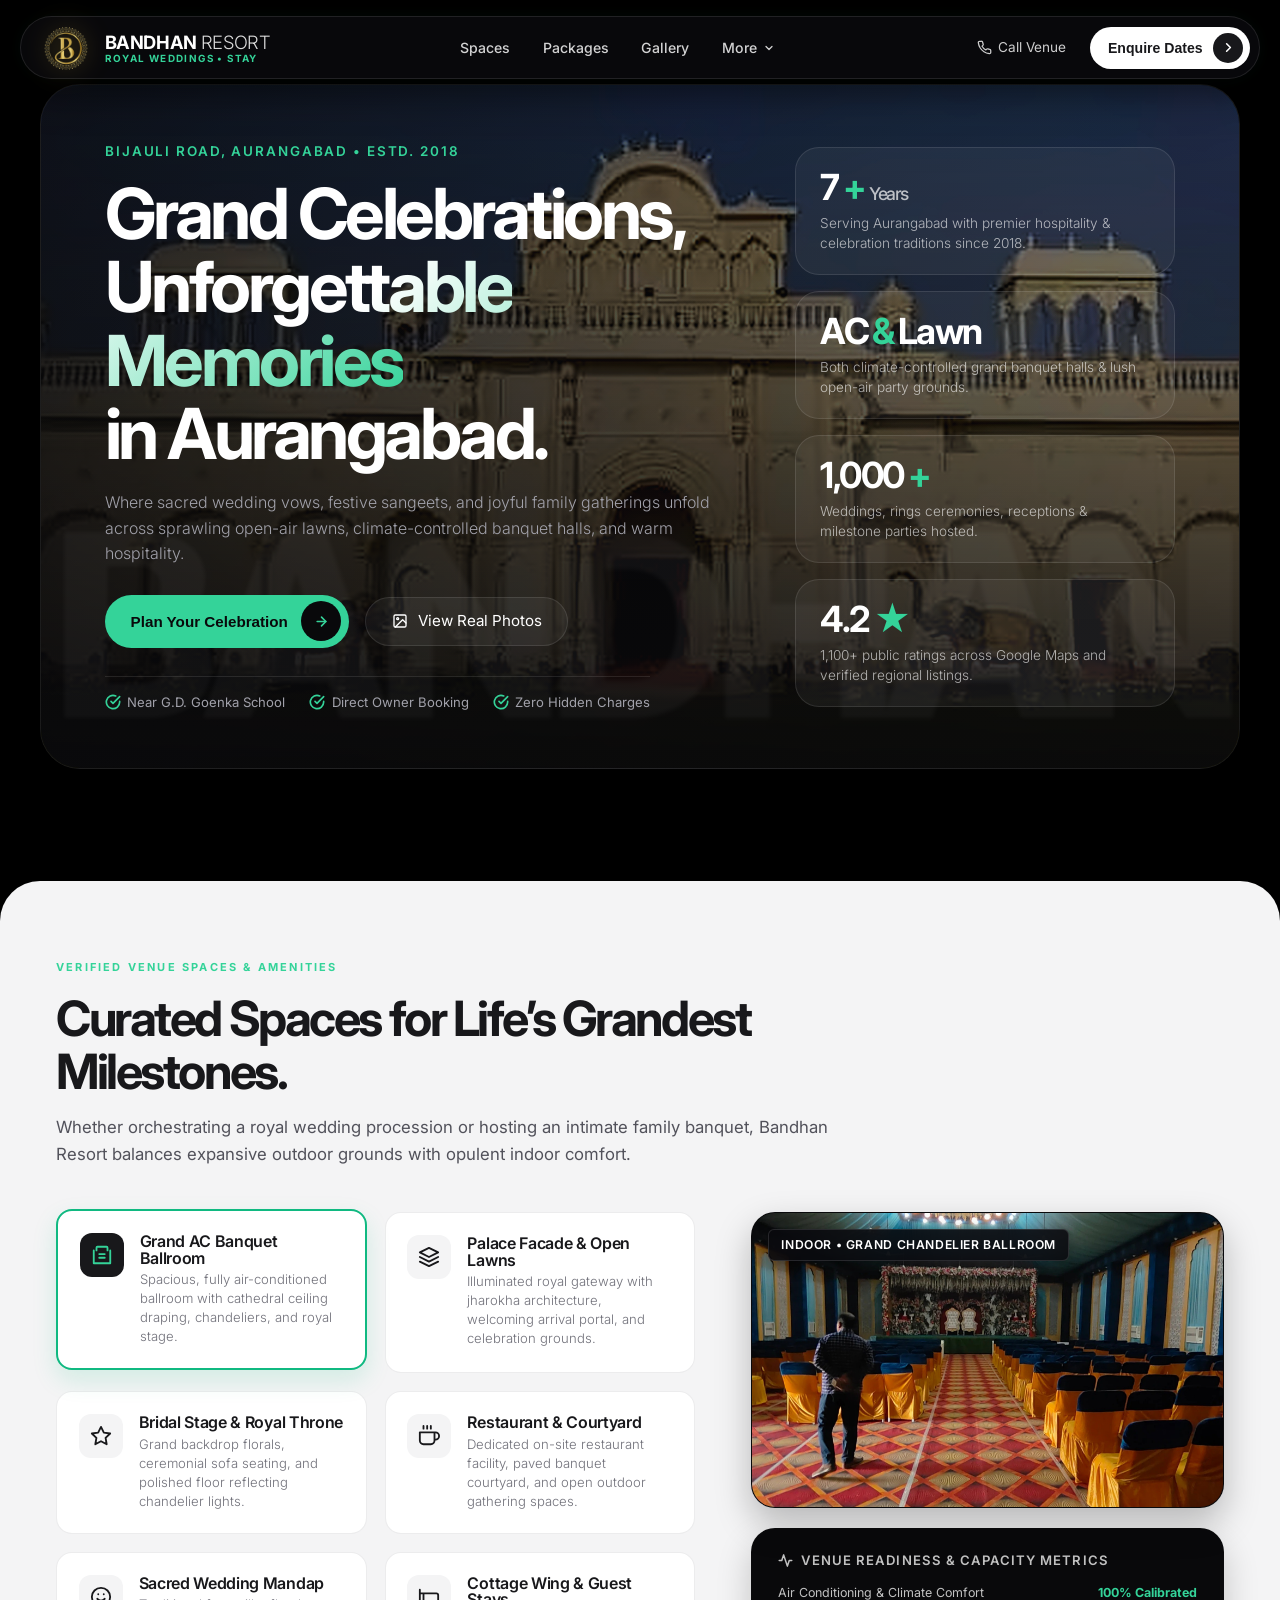
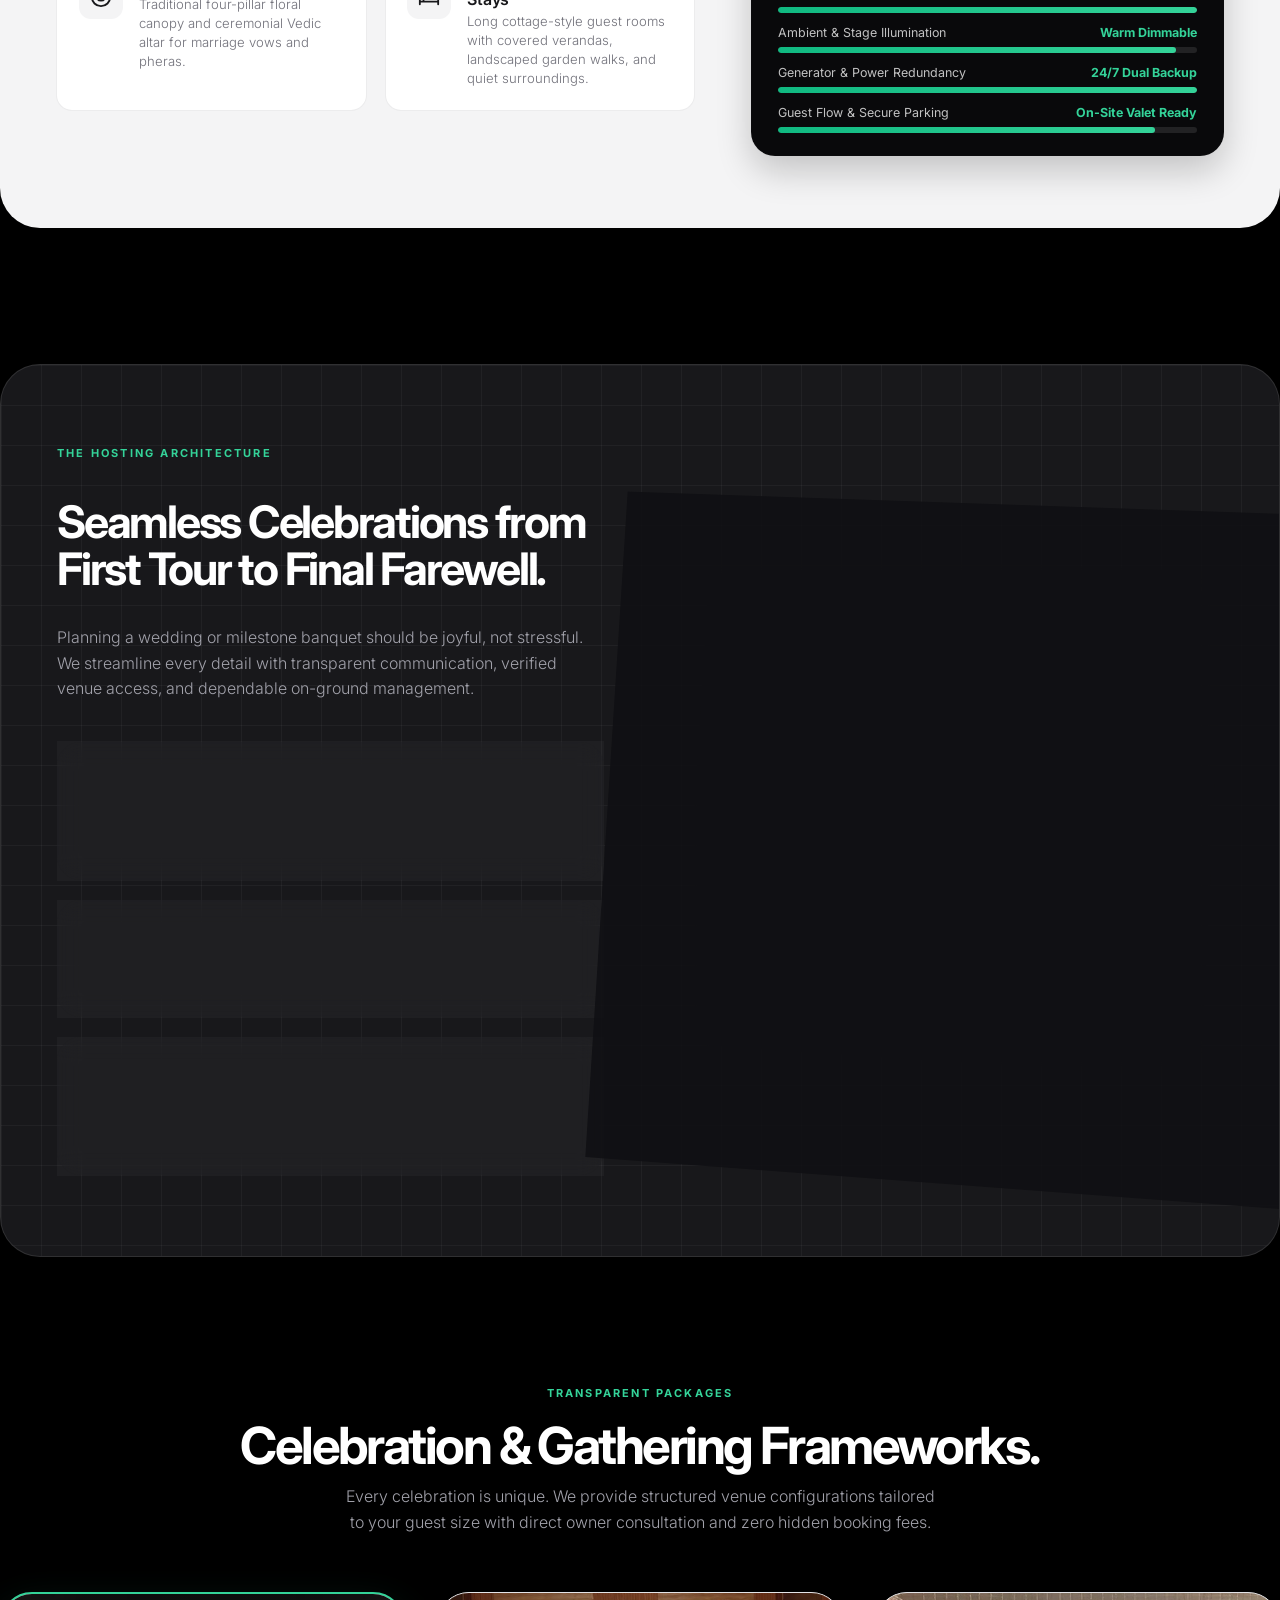
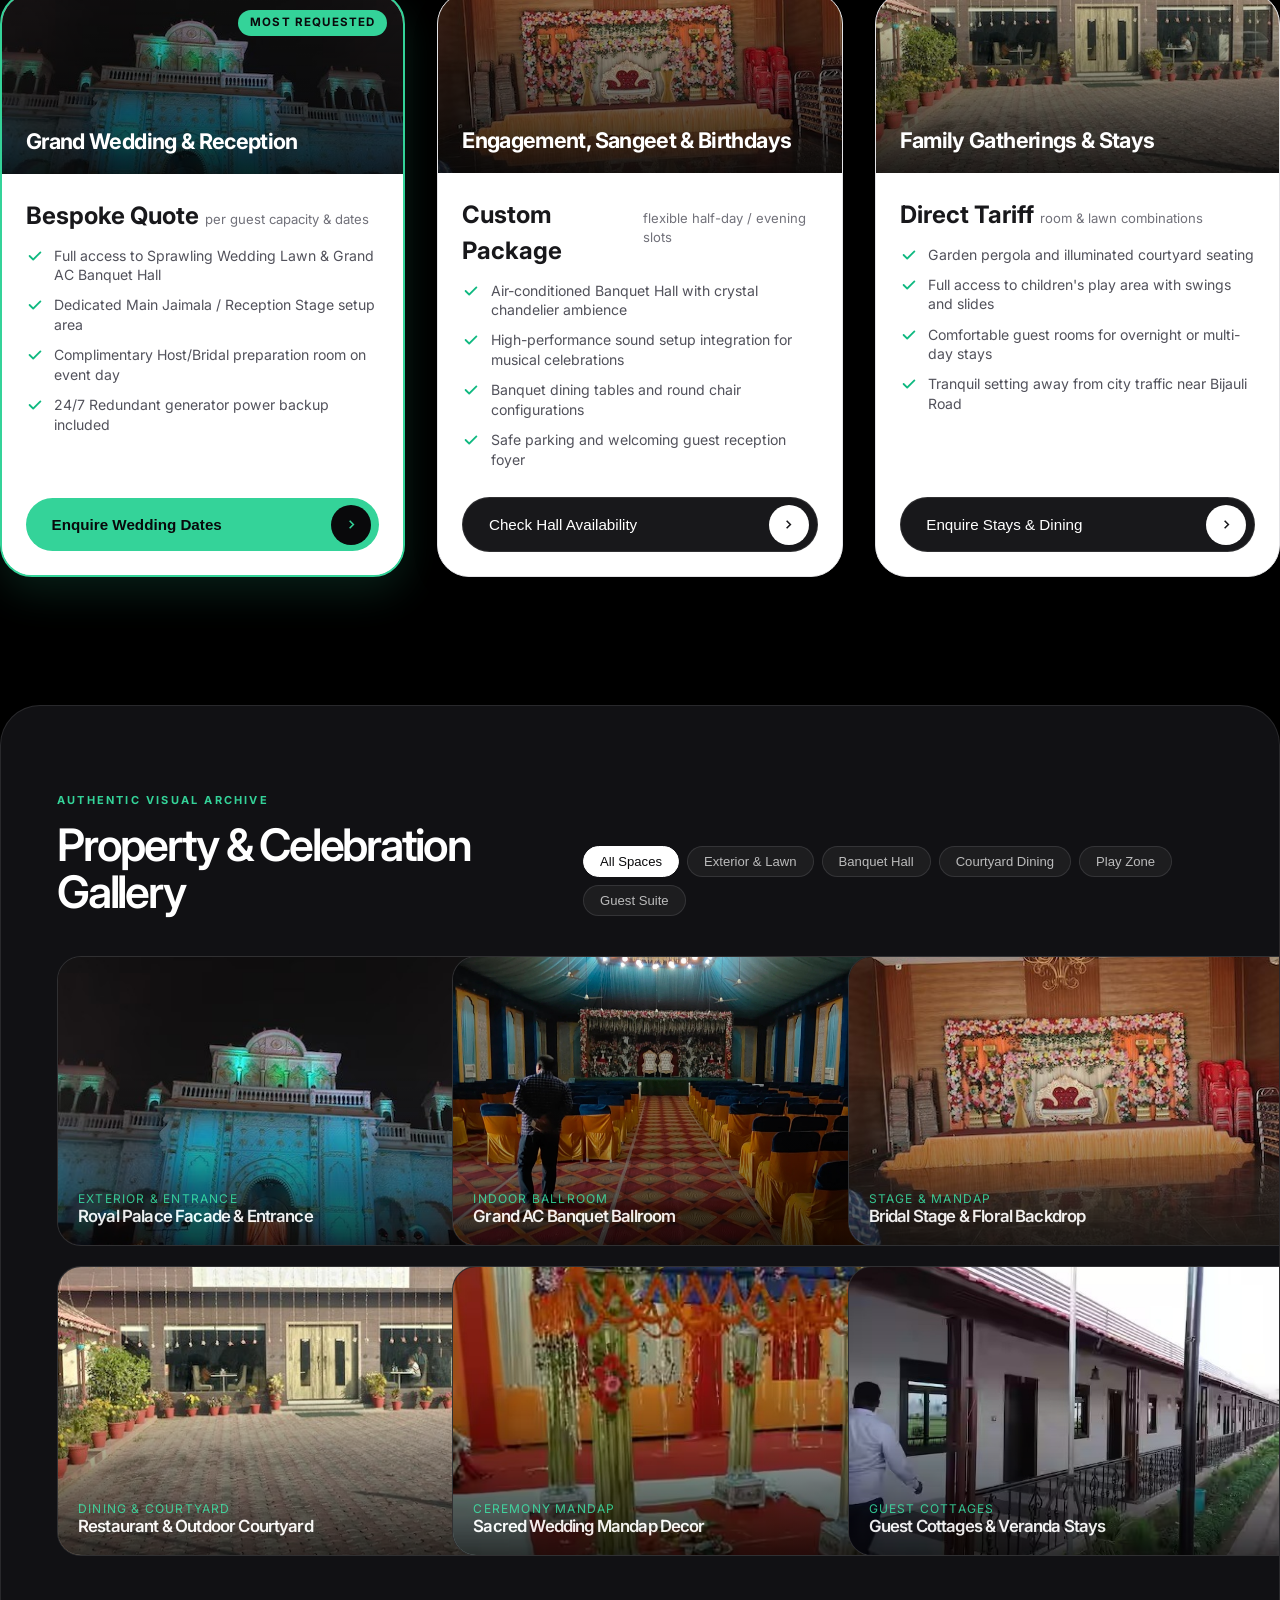
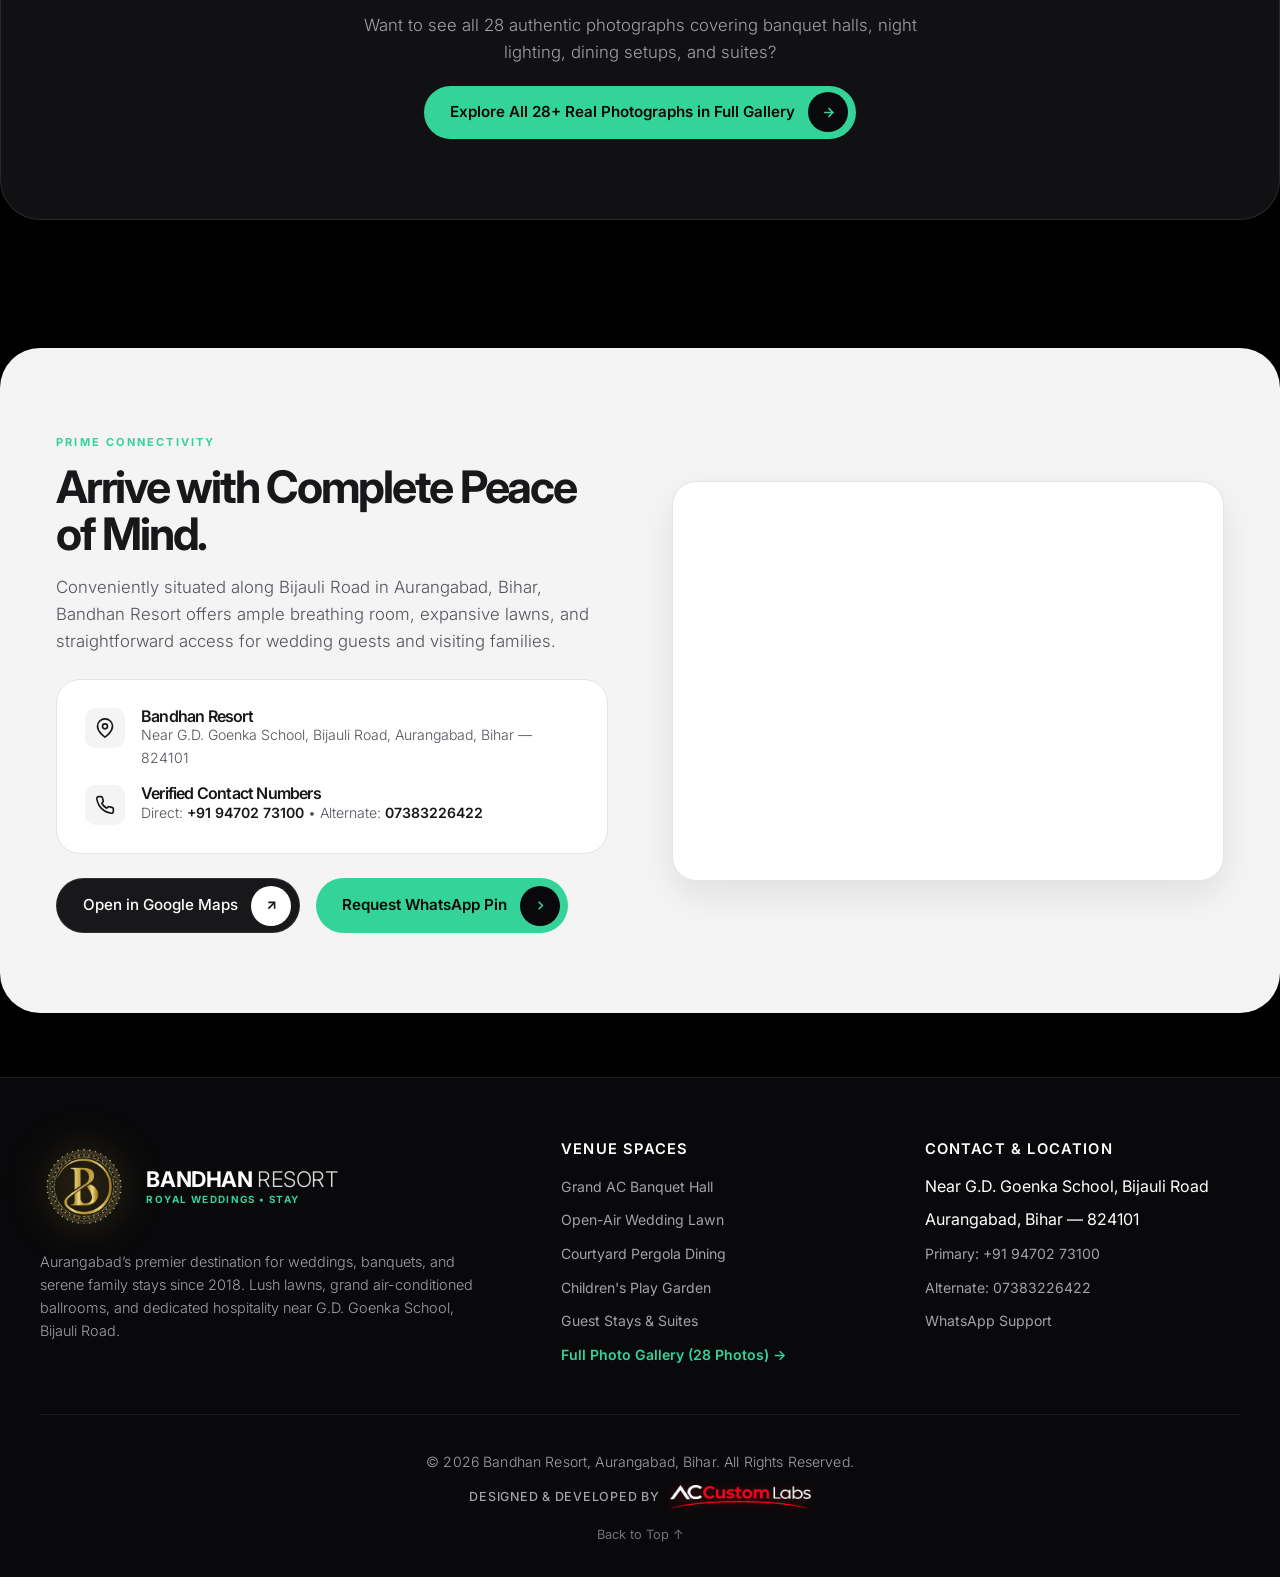
==== index.html @ 54aa57e5 "Render 4K palace hero background, remove unnecessary cylinder badges, dots, and pill micro-texts" ====
<!DOCTYPE html>
<html lang="en">
<head>
  <meta charset="UTF-8">
  <meta name="viewport" content="width=device-width, initial-scale=1.0, viewport-fit=cover">
  <title>Bandhan Resort | Grand Celebrations & Stays in Aurangabad, Bihar</title>
  <meta name="description" content="Welcome to Bandhan Resort, Aurangabad, Bihar. Featuring a grand AC banquet hall, sprawling open-air wedding lawn, comfortable guest stays, children's play area, and personalized celebration hosting.">
  <meta name="keywords" content="Bandhan Resort Aurangabad Bihar, wedding resort Aurangabad, banquet hall Aurangabad Bihar, marriage garden Bijauli road, resort in Aurangabad Bihar">
  
  <!-- Open Graph / Facebook -->
  <meta property="og:type" content="website">
  <meta property="og:url" content="https://bandhanresort.com/">
  <meta property="og:title" content="Bandhan Resort | Grand Celebrations & Stays in Aurangabad, Bihar">
  <meta property="og:description" content="Experience unparalleled hospitality with air-conditioned banquets, lush wedding lawns, and serene garden stays near G.D. Goenka School, Aurangabad.">
  <meta property="og:image" content="assets/images/bandhan-resort-exterior.jpg">

  <!-- Favicons -->
  <link rel="icon" type="image/x-icon" href="favicon.ico">
  <link rel="icon" type="image/png" sizes="32x32" href="assets/images/favicon-32x32.png">
  <link rel="icon" type="image/png" sizes="64x64" href="assets/images/favicon.png">
  <link rel="apple-touch-icon" href="assets/images/apple-touch-icon.png">

  <!-- Fonts: Google Font Inter -->
  <link rel="preconnect" href="https://fonts.googleapis.com">
  <link rel="preconnect" href="https://fonts.gstatic.com" crossorigin>
  <link href="https://fonts.googleapis.com/css2?family=Inter:wght@300;400;500;600;700;800&display=swap" rel="stylesheet">

  <!-- Core Stylesheet -->
  <link rel="stylesheet" href="styles.css">

  <!-- LocalBusiness Structured Data for Local SEO -->
  <script type="application/ld+json">
  {
    "@context": "https://schema.org",
    "@type": "Resort",
    "name": "Bandhan Resort",
    "image": "assets/images/real/palace-entrance.jpg",
    "address": {
      "@type": "PostalAddress",
      "streetAddress": "Near G.D. Goenka School, Bijauli Road",
      "addressLocality": "Aurangabad",
      "addressRegion": "Bihar",
      "postalCode": "824101",
      "addressCountry": "IN"
    },
    "geo": {
      "@type": "GeoCoordinates",
      "latitude": 24.73554,
      "longitude": 84.34851
    },
    "telephone": ["+919470273100", "+917383226422"],
    "openingHours": "Mo-Su 08:00-23:00",
    "priceRange": "$$"
  }
  </script>
</head>
<body>

  <!-- FLOATING GLASS NAVBAR (Blur 20px, rounded-full, links text-white/80) -->
  <header class="header-wrapper" id="siteHeader">
    <nav class="glass-navbar" aria-label="Main Navigation">
      <a href="#hero" class="brand-link">
        <img src="assets/images/bandhan-emblem.png" alt="Bandhan Resort Emblem" class="brand-logo-img">
        <div class="brand-text-group">
          <div class="brand-text">BANDHAN <span style="font-weight: 300; opacity: 0.85;">RESORT</span></div>
          <span class="brand-subtext">ROYAL WEDDINGS &bull; STAY</span>
        </div>
      </a>

      <ul class="nav-links">
        <li class="nav-item"><a href="#spaces">Spaces</a></li>
        <li class="nav-item"><a href="#packages">Packages</a></li>
        <li class="nav-item"><a href="gallery.html">Gallery</a></li>
        <li class="nav-item nav-item-dropdown">
          <button class="nav-dropdown-trigger" type="button" aria-haspopup="true" aria-expanded="false">
            <span>More</span>
            <svg class="dropdown-chevron" width="12" height="12" viewBox="0 0 24 24" fill="none" stroke="currentColor" stroke-width="2.5" stroke-linecap="round" stroke-linejoin="round"><polyline points="6 9 12 15 18 9"></polyline></svg>
          </button>
          <div class="nav-dropdown-menu" role="menu">
            <a href="#experience" class="dropdown-link" role="menuitem">Celebration Flow</a>
            <a href="#location" class="dropdown-link" role="menuitem">Directions & Map</a>
            <a href="tel:+919470273100" class="dropdown-link" role="menuitem">Direct Call (+91 94702 73100)</a>
          </div>
        </li>
      </ul>

      <div class="nav-actions">
        <a href="tel:+919470273100" class="nav-phone-btn" title="Call Bandhan Resort">
          <svg width="15" height="15" viewBox="0 0 24 24" fill="none" stroke="currentColor" stroke-width="2" stroke-linecap="round" stroke-linejoin="round"><path d="M22 16.92v3a2 2 0 0 1-2.18 2 19.79 19.79 0 0 1-8.63-3.07 19.5 19.5 0 0 1-6-6 19.79 19.79 0 0 1-3.07-8.67A2 2 0 0 1 4.11 2h3a2 2 0 0 1 2 1.72 12.84 12.84 0 0 0 .7 2.81 2 2 0 0 1-.45 2.11L8.09 9.91a16 16 0 0 0 6 6l1.27-1.27a2 2 0 0 1 2.11-.45 12.84 12.84 0 0 0 2.81.7A2 2 0 0 1 22 16.92z"></path></svg>
          <span>Call Venue</span>
        </a>

        <!-- Interactive Action Button (Contained securely within navbar cylinder) -->
        <button class="btn-action" id="openEnquiryModalBtn">
          <span>Enquire Dates</span>
          <div class="btn-icon-wrapper">
            <svg width="15" height="15" viewBox="0 0 24 24" fill="none" stroke="currentColor" stroke-width="2.5" stroke-linecap="round" stroke-linejoin="round"><polyline points="9 18 15 12 9 6"></polyline></svg>
          </div>
        </button>

        <!-- Mobile Drawer Toggle -->
        <button class="btn-mobile-toggle" id="mobileMenuToggle" aria-label="Toggle navigation menu">
          <svg width="20" height="20" viewBox="0 0 24 24" fill="none" stroke="currentColor" stroke-width="2" stroke-linecap="round" stroke-linejoin="round"><line x1="3" y1="12" x2="21" y2="12"></line><line x1="3" y1="6" x2="21" y2="6"></line><line x1="3" y1="18" x2="21" y2="18"></line></svg>
        </button>
      </div>
    </nav>
  </header>

  <!-- Mobile Navigation Drawer -->
  <div class="mobile-nav-drawer" id="mobileDrawer">
    <div class="mobile-drawer-top">
      <div style="display: flex; align-items: center; gap: 0.85rem;">
        <img src="assets/images/bandhan-emblem.png" alt="Bandhan Resort Emblem" class="brand-logo-img">
        <div class="brand-text-group">
          <div class="brand-text" style="font-size: 1.15rem; font-weight: 700; color: #fff;">BANDHAN <span style="font-weight: 300;">RESORT</span></div>
          <span class="brand-subtext">ROYAL WEDDINGS &bull; STAY</span>
        </div>
      </div>
      <button class="mobile-drawer-close" id="mobileDrawerClose" aria-label="Close menu">&times;</button>
    </div>
    <ul class="mobile-nav-links">
      <li><a href="#hero" class="mobile-link">Overview <span>→</span></a></li>
      <li><a href="#spaces" class="mobile-link">Spaces & Amenities <span>→</span></a></li>
      <li><a href="#experience" class="mobile-link">Celebration Flow <span>→</span></a></li>
      <li><a href="#packages" class="mobile-link">Packages <span>→</span></a></li>
      <li><a href="#gallery" class="mobile-link">Gallery Highlights <span>→</span></a></li>
      <li><a href="gallery.html" class="mobile-link" style="color: var(--color-emerald);">Full Photo Gallery (28 Photos) <span>→</span></a></li>
      <li><a href="#location" class="mobile-link">Location & Directions <span>→</span></a></li>
    </ul>

    <div class="mobile-nav-contacts">
      <a href="tel:+919470273100" class="btn-action btn-action-emerald btn-action-full">
        <span>Call: +91 94702 73100</span>
        <div class="btn-icon-wrapper">
          <svg width="15" height="15" viewBox="0 0 24 24" fill="none" stroke="currentColor" stroke-width="2" stroke-linecap="round" stroke-linejoin="round"><path d="M22 16.92v3a2 2 0 0 1-2.18 2 19.79 19.79 0 0 1-8.63-3.07 19.5 19.5 0 0 1-6-6 19.79 19.79 0 0 1-3.07-8.67A2 2 0 0 1 4.11 2h3a2 2 0 0 1 2 1.72 12.84 12.84 0 0 0 .7 2.81 2 2 0 0 1-.45 2.11L8.09 9.91a16 16 0 0 0 6 6l1.27-1.27a2 2 0 0 1 2.11-.45 12.84 12.84 0 0 0 2.81.7A2 2 0 0 1 22 16.92z"></path></svg>
        </div>
      </a>
      <a href="https://wa.me/919470273100?text=Hello%20Bandhan%20Resort,%20I%20would%20like%20to%20enquire%20about%20booking%20and%20availability." target="_blank" rel="noopener noreferrer" class="btn-glass" style="justify-content: center; width: 100%;">
        WhatsApp Consultation
      </a>
    </div>
  </div>

  <main>
    <!-- =======================================================================
         HERO SECTION (Height 92vh, 2.5rem radius, zinc-950/40-90 gradient, 20vw watermark)
         ======================================================================= -->
    <section class="hero-wrapper site-container" id="hero">
      <div class="hero-container">
        <!-- Authentic Real Resort Palace Facade 4K Background Photo (Straight Landscaped & High-Resolution) -->
        <img src="assets/images/real/hero-palace-4k.jpg" alt="Bandhan Resort majestic palace facade with ornate arches and royal elephant statues in 4K resolution" class="hero-bg-media">
        
        <!-- Gradient Overlay: subtle vignette preserving 4K palace clarity -->
        <div class="hero-gradient-overlay"></div>

        <!-- Massive Watermark Text (20vw, 3.5% opacity, blur) -->
        <div class="hero-watermark" aria-hidden="true">BANDHAN</div>

        <div class="hero-content">
          <!-- Left Column: Typography Block -->
          <div class="hero-left fade-in-up">
            <div class="hero-heritage-tag">BIJAULI ROAD, AURANGABAD &bull; ESTD. 2018</div>

            <h1 class="hero-title">
              Grand Celebrations, <br>
              <span class="title-highlight">Unforgettable Memories</span> <br>
              in Aurangabad.
            </h1>

            <p class="hero-subtitle">
              Where sacred wedding vows, festive sangeets, and joyful family gatherings unfold across sprawling open-air lawns, climate-controlled banquet halls, and warm hospitality.
            </p>

            <div class="hero-actions">
              <!-- Special UI Component: Interactive Action Button -->
              <button class="btn-action btn-action-emerald" onclick="document.getElementById('openEnquiryModalBtn').click()">
                <span>Plan Your Celebration</span>
                <div class="btn-icon-wrapper">
                  <svg width="15" height="15" viewBox="0 0 24 24" fill="none" stroke="currentColor" stroke-width="2.5" stroke-linecap="round" stroke-linejoin="round"><line x1="5" y1="12" x2="19" y2="12"></line><polyline points="12 5 19 12 12 19"></polyline></svg>
                </div>
              </button>

              <a href="#gallery" class="btn-glass">
                <svg width="16" height="16" viewBox="0 0 24 24" fill="none" stroke="currentColor" stroke-width="2" stroke-linecap="round" stroke-linejoin="round"><rect x="3" y="3" width="18" height="18" rx="2" ry="2"></rect><circle cx="8.5" cy="8.5" r="1.5"></circle><polyline points="21 15 16 10 5 21"></polyline></svg>
                <span>View Real Photos</span>
              </a>
            </div>

            <div class="hero-verified-bar">
              <span>
                <svg width="16" height="16" viewBox="0 0 24 24" fill="none" stroke="currentColor" stroke-width="2.5" stroke-linecap="round" stroke-linejoin="round"><path d="M22 11.08V12a10 10 0 1 1-5.93-9.14"></path><polyline points="22 4 12 14.01 9 11.01"></polyline></svg>
                Near G.D. Goenka School
              </span>
              <span>
                <svg width="16" height="16" viewBox="0 0 24 24" fill="none" stroke="currentColor" stroke-width="2.5" stroke-linecap="round" stroke-linejoin="round"><path d="M22 11.08V12a10 10 0 1 1-5.93-9.14"></path><polyline points="22 4 12 14.01 9 11.01"></polyline></svg>
                Direct Owner Booking
              </span>
              <span>
                <svg width="16" height="16" viewBox="0 0 24 24" fill="none" stroke="currentColor" stroke-width="2.5" stroke-linecap="round" stroke-linejoin="round"><path d="M22 11.08V12a10 10 0 1 1-5.93-9.14"></path><polyline points="22 4 12 14.01 9 11.01"></polyline></svg>
                Zero Hidden Charges
              </span>
            </div>
          </div>

          <!-- Right Column: Vertical Stack of Glass Stat Cards -->
          <div class="hero-right fade-in-up fade-delay-1">
            <div class="glass-stat-card">
              <div class="stat-metric">
                7<span class="stat-accent">+</span> <span style="font-size: 1.1rem; font-weight: 500; color: rgba(255,255,255,0.7);">Years</span>
              </div>
              <div class="stat-desc">Serving Aurangabad with premier hospitality & celebration traditions since 2018.</div>
            </div>

            <div class="glass-stat-card">
              <div class="stat-metric">
                AC <span class="stat-accent">&</span> Lawn
              </div>
              <div class="stat-desc">Both climate-controlled grand banquet halls & lush open-air party grounds.</div>
            </div>

            <div class="glass-stat-card">
              <div class="stat-metric">
                1,000<span class="stat-accent">+</span>
              </div>
              <div class="stat-desc">Weddings, rings ceremonies, receptions & milestone parties hosted.</div>
            </div>

            <div class="glass-stat-card">
              <div class="stat-metric">
                4.2<span class="stat-accent">★</span>
              </div>
              <div class="stat-desc">1,100+ public ratings across Google Maps and verified regional listings.</div>
            </div>
          </div>
        </div>
      </div>
    </section>

    <!-- =======================================================================
         FEATURE GRID: Clean Structured Light-Mode Feature Set
         Two-column layout. Left: Header + 2x3 grid. Right: Display card + System Analysis.
         ======================================================================= -->
    <section class="feature-section site-container" id="spaces">
      <div class="feature-wrapper">
        
        <!-- Section Header (Clean, static, non-overlapping) -->
        <div class="feature-header-centered">
          <span class="text-label">VERIFIED VENUE SPACES & AMENITIES</span>
          <h2 class="feature-heading">Curated Spaces for Life’s Grandest Milestones.</h2>
          <p class="feature-description">
            Whether orchestrating a royal wedding procession or hosting an intimate family banquet, Bandhan Resort balances expansive outdoor grounds with opulent indoor comfort.
          </p>
        </div>

        <div class="feature-grid-layout">
          
          <!-- Left Column: Interactive Space Cards (2x3 Grid) -->
          <div class="feature-left">
            <div class="feature-amenities-grid" id="amenityGrid">
              
              <!-- 1. AC Banquet Hall -->
              <div class="amenity-card is-active" data-space-key="banquet" data-img="assets/images/real/banquet-ballroom-wide.jpg" data-title="Grand AC Banquet Ballroom" data-badge="INDOOR • GRAND CHANDELIER BALLROOM">
                <div class="amenity-icon-box">
                  <svg width="22" height="22" viewBox="0 0 24 24" fill="none" stroke="currentColor" stroke-width="2" stroke-linecap="round" stroke-linejoin="round"><path d="M3 21h18M3 7v14M21 7v14M6 7V4a1 1 0 0 1 1-1h10a1 1 0 0 1 1 1v3M9 11h6M9 15h6"></path></svg>
                </div>
                <div class="amenity-info">
                  <h4>Grand AC Banquet Ballroom</h4>
                  <p>Spacious, fully air-conditioned ballroom with cathedral ceiling draping, chandeliers, and royal stage.</p>
                </div>
              </div>

              <!-- 2. Wedding Lawn & Royal Facade -->
              <div class="amenity-card" data-space-key="lawn" data-img="assets/images/real/palace-entrance.jpg" data-title="Palace Facade & Open Lawn Grounds" data-badge="OUTDOOR • ROYAL ILLUMINATION">
                <div class="amenity-icon-box">
                  <svg width="22" height="22" viewBox="0 0 24 24" fill="none" stroke="currentColor" stroke-width="2" stroke-linecap="round" stroke-linejoin="round"><path d="M12 2L2 7l10 5 10-5-10-5zM2 17l10 5 10-5M2 12l10 5 10-5"></path></svg>
                </div>
                <div class="amenity-info">
                  <h4>Palace Facade & Open Lawns</h4>
                  <p>Illuminated royal gateway with jharokha architecture, welcoming arrival portal, and celebration grounds.</p>
                </div>
              </div>

              <!-- 3. Mandap & Stage Setup -->
              <div class="amenity-card" data-space-key="stage" data-img="assets/images/real/stage-throne-setup.jpg" data-title="Royal Throne & Stage Setup" data-badge="STAGE • FLORAL THRONE DAIS">
                <div class="amenity-icon-box">
                  <svg width="22" height="22" viewBox="0 0 24 24" fill="none" stroke="currentColor" stroke-width="2" stroke-linecap="round" stroke-linejoin="round"><polygon points="12 2 15.09 8.26 22 9.27 17 14.14 18.18 21.02 12 17.77 5.82 21.02 7 14.14 2 9.27 8.91 8.26 12 2"></polygon></svg>
                </div>
                <div class="amenity-info">
                  <h4>Bridal Stage & Royal Throne</h4>
                  <p>Grand backdrop florals, ceremonial sofa seating, and polished floor reflecting chandelier lights.</p>
                </div>
              </div>

              <!-- 4. Outdoor Courtyard Dining -->
              <div class="amenity-card" data-space-key="dining" data-img="assets/images/real/restaurant-courtyard.jpg" data-title="Restaurant & Courtyard Dining" data-badge="DINING • RESTAURANT COURTYARD">
                <div class="amenity-icon-box">
                  <svg width="22" height="22" viewBox="0 0 24 24" fill="none" stroke="currentColor" stroke-width="2" stroke-linecap="round" stroke-linejoin="round"><path d="M18 8h1a4 4 0 0 1 0 8h-1M2 8h16v9a4 4 0 0 1-4 4H6a4 4 0 0 1-4-4V8zM6 1v3M10 1v3M14 1v3"></path></svg>
                </div>
                <div class="amenity-info">
                  <h4>Restaurant & Courtyard</h4>
                  <p>Dedicated on-site restaurant facility, paved banquet courtyard, and open outdoor gathering spaces.</p>
                </div>
              </div>

              <!-- 5. Sacred Wedding Mandap -->
              <div class="amenity-card" data-space-key="mandap" data-img="assets/images/real/wedding-mandap.jpg" data-title="Traditional Wedding Mandap" data-badge="CEREMONY • SACRED MANDAP">
                <div class="amenity-icon-box">
                  <svg width="22" height="22" viewBox="0 0 24 24" fill="none" stroke="currentColor" stroke-width="2" stroke-linecap="round" stroke-linejoin="round"><circle cx="12" cy="12" r="10"></circle><path d="M8 14s1.5 2 4 2 4-2 4-2M9 9h.01M15 9h.01"></path></svg>
                </div>
                <div class="amenity-info">
                  <h4>Sacred Wedding Mandap</h4>
                  <p>Traditional four-pillar floral canopy and ceremonial Vedic altar for marriage vows and pheras.</p>
                </div>
              </div>

              <!-- 6. Guest Suites -->
              <div class="amenity-card" data-space-key="room" data-img="assets/images/real/cottage-stay-block.jpg" data-title="Resort Cottage Wing & Verandas" data-badge="ACCOMMODATION • PRIVATE REST">
                <div class="amenity-icon-box">
                  <svg width="22" height="22" viewBox="0 0 24 24" fill="none" stroke="currentColor" stroke-width="2" stroke-linecap="round" stroke-linejoin="round"><path d="M2 4v16M2 8h18a2 2 0 0 1 2 2v10M2 17h20M6 8v9"></path></svg>
                </div>
                <div class="amenity-info">
                  <h4>Cottage Wing & Guest Stays</h4>
                  <p>Long cottage-style guest rooms with covered verandas, landscaped garden walks, and quiet surroundings.</p>
                </div>
              </div>

            </div>
          </div>

          <!-- Right Column: Visual Showcase Display & Non-Overlapping Venue Metrics -->
          <div class="feature-right">
            <div class="space-showcase-container" id="activeDisplayCard">
              
              <!-- Clean Image Card (Unobstructed, Leveled, Crystal Clear) -->
              <div class="space-photo-box">
                <img src="assets/images/real/banquet-ballroom-wide.jpg" alt="Grand AC Banquet Hall at Bandhan Resort" class="space-photo-img" id="spaceDisplayImg">
                <div class="space-photo-badge" id="spaceDisplayBadge">
                  <span id="spaceBadgeText">INDOOR • GRAND CHANDELIER BALLROOM</span>
                </div>
              </div>

              <!-- Dedicated Venue Readiness Metrics (Below the image, completely separated - NO OVERLAPPING) -->
              <div class="space-metrics-card">
                <div class="analysis-header">
                  <div class="analysis-title">
                    <svg width="15" height="15" viewBox="0 0 24 24" fill="none" stroke="currentColor" stroke-width="2.5" stroke-linecap="round" stroke-linejoin="round"><polyline points="22 12 18 12 15 21 9 3 6 12 2 12"></polyline></svg>
                    <span>VENUE READINESS & CAPACITY METRICS</span>
                  </div>
                </div>

                <div class="analysis-metrics">
                  <div class="metric-row">
                    <div class="metric-labels">
                      <span>Air Conditioning & Climate Comfort</span>
                      <strong style="color: var(--color-emerald);">100% Calibrated</strong>
                    </div>
                    <div class="metric-bar-bg">
                      <div class="metric-bar-fill" style="width: 100%;"></div>
                    </div>
                  </div>

                  <div class="metric-row">
                    <div class="metric-labels">
                      <span>Ambient & Stage Illumination</span>
                      <strong style="color: var(--color-emerald);">Warm Dimmable</strong>
                    </div>
                    <div class="metric-bar-bg">
                      <div class="metric-bar-fill" style="width: 95%;"></div>
                    </div>
                  </div>

                  <div class="metric-row">
                    <div class="metric-labels">
                      <span>Generator & Power Redundancy</span>
                      <strong style="color: var(--color-emerald);">24/7 Dual Backup</strong>
                    </div>
                    <div class="metric-bar-bg">
                      <div class="metric-bar-fill" style="width: 100%;"></div>
                    </div>
                  </div>

                  <div class="metric-row">
                    <div class="metric-labels">
                      <span>Guest Flow & Secure Parking</span>
                      <strong style="color: var(--color-emerald);">On-Site Valet Ready</strong>
                    </div>
                    <div class="metric-bar-bg">
                      <div class="metric-bar-fill" style="width: 90%;"></div>
                    </div>
                  </div>
                </div>
              </div>

            </div>
          </div>

        </div>
      </div>
    </section>

    <!-- =======================================================================
         DARK PRODUCTIVITY / CELEBRATION BLOCK
         Full-width section with #18181B background.
         Grayscale grid lineart overlay.
         2-column. Left: numbered steps (01, 02, 03).
         Right: 3D-transformed mock-up window (rotated 3 deg) with internal glass snippets & bounce tag.
         ======================================================================= -->
    <section class="flow-section site-container" id="experience">
      <div class="flow-wrapper">
        <div class="flow-grid-overlay" aria-hidden="true"></div>

        <div class="flow-content">
          <!-- Left: Numbered Steps in Rounded-2xl Boxes -->
          <div class="flow-left">
            <span class="text-label">THE HOSTING ARCHITECTURE</span>
            <h2 class="flow-heading">Seamless Celebrations from First Tour to Final Farewell.</h2>
            <p class="flow-subheading">
              Planning a wedding or milestone banquet should be joyful, not stressful. We streamline every detail with transparent communication, verified venue access, and dependable on-ground management.
            </p>

            <div class="flow-steps">
              <!-- Step 01 -->
              <div class="flow-step-box">
                <div class="flow-step-num">01</div>
                <div class="flow-step-body">
                  <h4>Venue Consultation & Space Tailoring</h4>
                  <p>Walk through the property, evaluate your guest count, and choose between the grand AC Banquet Hall, the open-air Lawn, or an integrated indoor-outdoor package.</p>
                </div>
              </div>

              <!-- Step 02 -->
              <div class="flow-step-box">
                <div class="flow-step-num">02</div>
                <div class="flow-step-body">
                  <h4>Staging, Decor & Illumination Planning</h4>
                  <p>Align stage decor, seating arrangements, buffet stations, and fairy-light canopies tailored to your religious or cultural traditions.</p>
                </div>
              </div>

              <!-- Step 03 -->
              <div class="flow-step-box">
                <div class="flow-step-num">03</div>
                <div class="flow-step-body">
                  <h4>Flawless Event Execution & Hospitality</h4>
                  <p>Our dedicated on-site venue team oversees generator readiness, parking management, and guest comfort so you can immerse yourself in the celebration.</p>
                </div>
              </div>
            </div>
          </div>

          <!-- Right: 3D-Transformed Mockup Window (rotated 3 degrees) -->
          <div class="flow-right">
            <div class="mockup-window-3d">
              <div class="mockup-titlebar">
                <div class="mockup-dots">
                  <div class="mockup-dot dot-red"></div>
                  <div class="mockup-dot dot-yellow"></div>
                  <div class="mockup-dot dot-green"></div>
                </div>
                <div class="mockup-title">bandhan-event-control.protocol</div>
                <div style="width: 30px;"></div>
              </div>

              <div class="mockup-body">
                <div class="mockup-timeline-item">
                  <div class="mockup-time-badge">04:00 PM</div>
                  <div class="mockup-event-desc">
                    <strong>Bridal Suite & Vendor Entry</strong><br>
                    <span style="font-size: 0.76rem; color: var(--color-zinc-400);">Rooms pre-cooled; floral decorator access granted.</span>
                  </div>
                </div>

                <div class="mockup-timeline-item">
                  <div class="mockup-time-badge">06:30 PM</div>
                  <div class="mockup-event-desc">
                    <strong>Baraat Reception & Welcome Drinks</strong><br>
                    <span style="font-size: 0.76rem; color: var(--color-zinc-400);">Lawn gate illuminated; garden refreshments active.</span>
                  </div>
                </div>

                <div class="mockup-timeline-item">
                  <div class="mockup-time-badge">08:00 PM</div>
                  <div class="mockup-event-desc">
                    <strong>Jaimala & Stage Ceremonies</strong><br>
                    <span style="font-size: 0.76rem; color: var(--color-zinc-400);">Main stage sound configured; ambient chandeliers dimmed.</span>
                  </div>
                </div>

                <!-- Glassmorphic Code Snippet -->
                <div class="mockup-code-block">
                  <span class="code-dim">// Bandhan Venue Verification Hook</span><br>
                  <span class="code-green">status</span>: <span style="color: #60a5fa;">"OPERATIONAL_READY"</span>;<br>
                  <span class="code-green">powerBackup</span>: <span style="color: #facc15;">"DUAL_GENSET_STANDBY"</span>;<br>
                  <span class="code-green">coolingMode</span>: <span style="color: #60a5fa;">"OPTIMAL_COMFORT_22C"</span>;<br>
                  <span class="code-green">bookingChannel</span>: <span style="color: var(--color-emerald);">"DIRECT_OWNER_CONFIRMED"</span>;
                </div>
              </div>

              <!-- Bounce Animated Status Tag at Bottom-Right -->
              <div class="mockup-bounce-tag">
                <span style="width: 8px; height: 8px; border-radius: 50%; background: var(--color-zinc-950); display: inline-block;"></span>
                <span>VENUE OPEN • DATES AVAILABLE</span>
              </div>
            </div>
          </div>

        </div>
      </div>
    </section>

    <!-- =======================================================================
         PRICING & PACKAGES: Bento Grid
         3-column grid of cards. White background, 2rem radius, thin zinc-100 border.
         Top half: Image with gradient-to-black. Bottom half: features + action button.
         ======================================================================= -->
    <section class="pricing-section site-container" id="packages">
      <div class="pricing-header">
        <span class="text-label">TRANSPARENT PACKAGES</span>
        <h2 class="pricing-title">Celebration & Gathering Frameworks.</h2>
        <p class="pricing-subtitle">
          Every celebration is unique. We provide structured venue configurations tailored to your guest size with direct owner consultation and zero hidden booking fees.
        </p>
      </div>

      <div class="pricing-bento-grid">
        
        <!-- Bento Card 1: Weddings & Receptions (Featured) -->
        <div class="bento-card bento-featured">
          <div class="bento-featured-ribbon">Most Requested</div>
          <div class="bento-top-media">
            <img src="assets/images/real/palace-entrance.jpg" alt="Illuminated Palace Entrance and Lawn at Bandhan Resort" class="bento-top-img">
            <div class="bento-top-gradient">
              <h3 class="bento-package-title">Grand Wedding & Reception</h3>
            </div>
          </div>
          <div class="bento-bottom-content">
            <div class="bento-price-tag">
              <span class="bento-price-val">Bespoke Quote</span>
              <span class="bento-price-sub">per guest capacity & dates</span>
            </div>
            <ul class="bento-features-list">
              <li class="bento-feature-item">
                <svg class="bento-check-icon" viewBox="0 0 20 20" fill="currentColor"><path fill-rule="evenodd" d="M16.707 5.293a1 1 0 010 1.414l-8 8a1 1 0 01-1.414 0l-4-4a1 1 0 011.414-1.414L8 12.586l7.293-7.293a1 1 0 011.414 0z" clip-rule="evenodd"/></svg>
                <span>Full access to Sprawling Wedding Lawn & Grand AC Banquet Hall</span>
              </li>
              <li class="bento-feature-item">
                <svg class="bento-check-icon" viewBox="0 0 20 20" fill="currentColor"><path fill-rule="evenodd" d="M16.707 5.293a1 1 0 010 1.414l-8 8a1 1 0 01-1.414 0l-4-4a1 1 0 011.414-1.414L8 12.586l7.293-7.293a1 1 0 011.414 0z" clip-rule="evenodd"/></svg>
                <span>Dedicated Main Jaimala / Reception Stage setup area</span>
              </li>
              <li class="bento-feature-item">
                <svg class="bento-check-icon" viewBox="0 0 20 20" fill="currentColor"><path fill-rule="evenodd" d="M16.707 5.293a1 1 0 010 1.414l-8 8a1 1 0 01-1.414 0l-4-4a1 1 0 011.414-1.414L8 12.586l7.293-7.293a1 1 0 011.414 0z" clip-rule="evenodd"/></svg>
                <span>Complimentary Host/Bridal preparation room on event day</span>
              </li>
              <li class="bento-feature-item">
                <svg class="bento-check-icon" viewBox="0 0 20 20" fill="currentColor"><path fill-rule="evenodd" d="M16.707 5.293a1 1 0 010 1.414l-8 8a1 1 0 01-1.414 0l-4-4a1 1 0 011.414-1.414L8 12.586l7.293-7.293a1 1 0 011.414 0z" clip-rule="evenodd"/></svg>
                <span>24/7 Redundant generator power backup included</span>
              </li>
            </ul>
            <button class="btn-action btn-action-emerald btn-action-full" onclick="prefillAndOpenModal('Wedding & Grand Reception')">
              <span>Enquire Wedding Dates</span>
              <div class="btn-icon-wrapper">
                <svg width="15" height="15" viewBox="0 0 24 24" fill="none" stroke="currentColor" stroke-width="2.5"><polyline points="9 18 15 12 9 6"></polyline></svg>
              </div>
            </button>
          </div>
        </div>

        <!-- Bento Card 2: Sangeet, Engagement & Parties -->
        <div class="bento-card">
          <div class="bento-top-media">
            <img src="assets/images/real/stage-throne-setup.jpg" alt="Banquet hall setup with floral throne stage" class="bento-top-img">
            <div class="bento-top-gradient">
              <h3 class="bento-package-title">Engagement, Sangeet & Birthdays</h3>
            </div>
          </div>
          <div class="bento-bottom-content">
            <div class="bento-price-tag">
              <span class="bento-price-val">Custom Package</span>
              <span class="bento-price-sub">flexible half-day / evening slots</span>
            </div>
            <ul class="bento-features-list">
              <li class="bento-feature-item">
                <svg class="bento-check-icon" viewBox="0 0 20 20" fill="currentColor"><path fill-rule="evenodd" d="M16.707 5.293a1 1 0 010 1.414l-8 8a1 1 0 01-1.414 0l-4-4a1 1 0 011.414-1.414L8 12.586l7.293-7.293a1 1 0 011.414 0z" clip-rule="evenodd"/></svg>
                <span>Air-conditioned Banquet Hall with crystal chandelier ambience</span>
              </li>
              <li class="bento-feature-item">
                <svg class="bento-check-icon" viewBox="0 0 20 20" fill="currentColor"><path fill-rule="evenodd" d="M16.707 5.293a1 1 0 010 1.414l-8 8a1 1 0 01-1.414 0l-4-4a1 1 0 011.414-1.414L8 12.586l7.293-7.293a1 1 0 011.414 0z" clip-rule="evenodd"/></svg>
                <span>High-performance sound setup integration for musical celebrations</span>
              </li>
              <li class="bento-feature-item">
                <svg class="bento-check-icon" viewBox="0 0 20 20" fill="currentColor"><path fill-rule="evenodd" d="M16.707 5.293a1 1 0 010 1.414l-8 8a1 1 0 01-1.414 0l-4-4a1 1 0 011.414-1.414L8 12.586l7.293-7.293a1 1 0 011.414 0z" clip-rule="evenodd"/></svg>
                <span>Banquet dining tables and round chair configurations</span>
              </li>
              <li class="bento-feature-item">
                <svg class="bento-check-icon" viewBox="0 0 20 20" fill="currentColor"><path fill-rule="evenodd" d="M16.707 5.293a1 1 0 010 1.414l-8 8a1 1 0 01-1.414 0l-4-4a1 1 0 011.414-1.414L8 12.586l7.293-7.293a1 1 0 011.414 0z" clip-rule="evenodd"/></svg>
                <span>Safe parking and welcoming guest reception foyer</span>
              </li>
            </ul>
            <button class="btn-action btn-action-dark btn-action-full" onclick="prefillAndOpenModal('Engagement / Sangeet / Birthday')">
              <span>Check Hall Availability</span>
              <div class="btn-icon-wrapper">
                <svg width="15" height="15" viewBox="0 0 24 24" fill="none" stroke="currentColor" stroke-width="2.5"><polyline points="9 18 15 12 9 6"></polyline></svg>
              </div>
            </button>
          </div>
        </div>

        <!-- Bento Card 3: Family Gatherings & Residential Stay -->
        <div class="bento-card">
          <div class="bento-top-media">
            <img src="assets/images/real/restaurant-courtyard.jpg" alt="Outdoor courtyard dining and restaurant at Bandhan Resort" class="bento-top-img">
            <div class="bento-top-gradient">
              <h3 class="bento-package-title">Family Gatherings & Stays</h3>
            </div>
          </div>
          <div class="bento-bottom-content">
            <div class="bento-price-tag">
              <span class="bento-price-val">Direct Tariff</span>
              <span class="bento-price-sub">room & lawn combinations</span>
            </div>
            <ul class="bento-features-list">
              <li class="bento-feature-item">
                <svg class="bento-check-icon" viewBox="0 0 20 20" fill="currentColor"><path fill-rule="evenodd" d="M16.707 5.293a1 1 0 010 1.414l-8 8a1 1 0 01-1.414 0l-4-4a1 1 0 011.414-1.414L8 12.586l7.293-7.293a1 1 0 011.414 0z" clip-rule="evenodd"/></svg>
                <span>Garden pergola and illuminated courtyard seating</span>
              </li>
              <li class="bento-feature-item">
                <svg class="bento-check-icon" viewBox="0 0 20 20" fill="currentColor"><path fill-rule="evenodd" d="M16.707 5.293a1 1 0 010 1.414l-8 8a1 1 0 01-1.414 0l-4-4a1 1 0 011.414-1.414L8 12.586l7.293-7.293a1 1 0 011.414 0z" clip-rule="evenodd"/></svg>
                <span>Full access to children's play area with swings and slides</span>
              </li>
              <li class="bento-feature-item">
                <svg class="bento-check-icon" viewBox="0 0 20 20" fill="currentColor"><path fill-rule="evenodd" d="M16.707 5.293a1 1 0 010 1.414l-8 8a1 1 0 01-1.414 0l-4-4a1 1 0 011.414-1.414L8 12.586l7.293-7.293a1 1 0 011.414 0z" clip-rule="evenodd"/></svg>
                <span>Comfortable guest rooms for overnight or multi-day stays</span>
              </li>
              <li class="bento-feature-item">
                <svg class="bento-check-icon" viewBox="0 0 20 20" fill="currentColor"><path fill-rule="evenodd" d="M16.707 5.293a1 1 0 010 1.414l-8 8a1 1 0 01-1.414 0l-4-4a1 1 0 011.414-1.414L8 12.586l7.293-7.293a1 1 0 011.414 0z" clip-rule="evenodd"/></svg>
                <span>Tranquil setting away from city traffic near Bijauli Road</span>
              </li>
            </ul>
            <button class="btn-action btn-action-dark btn-action-full" onclick="prefillAndOpenModal('Family Gathering & Guest Stay')">
              <span>Enquire Stays & Dining</span>
              <div class="btn-icon-wrapper">
                <svg width="15" height="15" viewBox="0 0 24 24" fill="none" stroke="currentColor" stroke-width="2.5"><polyline points="9 18 15 12 9 6"></polyline></svg>
              </div>
            </button>
          </div>
        </div>

      </div>
    </section>

    <!-- =======================================================================
         PHOTO GALLERY SHOWCASE (Filter Tabs & Accessible Lightbox)
         ======================================================================= -->
    <section class="gallery-section site-container" id="gallery">
      <div class="gallery-wrapper">
        <div class="gallery-header">
          <div>
            <span class="text-label">AUTHENTIC VISUAL ARCHIVE</span>
            <h2 style="font-size: clamp(2rem, 3.5vw, 3.2rem); color: var(--color-white); margin-top: 0.5rem;">
              Property & Celebration Gallery
            </h2>
          </div>

          <div class="gallery-filters" id="galleryFilterGroup">
            <button class="gallery-filter-btn is-active" data-filter="all">All Spaces</button>
            <button class="gallery-filter-btn" data-filter="exterior">Exterior & Lawn</button>
            <button class="gallery-filter-btn" data-filter="banquet">Banquet Hall</button>
            <button class="gallery-filter-btn" data-filter="dining">Courtyard Dining</button>
            <button class="gallery-filter-btn" data-filter="play">Play Zone</button>
            <button class="gallery-filter-btn" data-filter="room">Guest Suite</button>
          </div>
        </div>

        <div class="gallery-grid" id="galleryGrid">
          
          <!-- Image 1: Real Palace Entrance -->
          <div class="gallery-item" data-category="exterior" data-full="assets/images/real/palace-entrance.jpg" data-caption="Grand Architectural Palace Facade & Royal Entrance at Bandhan Resort">
            <img src="assets/images/real/palace-entrance.jpg" alt="Bandhan Resort illuminated facade and royal entrance" class="gallery-item-img">
            <div class="gallery-item-overlay">
              <span class="gallery-item-cat">Exterior & Entrance</span>
              <h3 class="gallery-item-title">Royal Palace Facade & Entrance</h3>
            </div>
          </div>

          <!-- Image 2: Real Banquet Ballroom -->
          <div class="gallery-item" data-category="banquet" data-full="assets/images/real/banquet-ballroom-wide.jpg" data-caption="Grand Air-Conditioned Banquet Ballroom with Cathedral Draping & Chandeliers">
            <img src="assets/images/real/banquet-ballroom-wide.jpg" alt="Air-conditioned Banquet hall with royal draping" class="gallery-item-img">
            <div class="gallery-item-overlay">
              <span class="gallery-item-cat">Indoor Ballroom</span>
              <h3 class="gallery-item-title">Grand AC Banquet Ballroom</h3>
            </div>
          </div>

          <!-- Image 3: Real Stage Throne Setup -->
          <div class="gallery-item" data-category="stage" data-full="assets/images/real/stage-throne-setup.jpg" data-caption="Bridal Stage with Floral Backdrop, Royal Throne & Chandelier">
            <img src="assets/images/real/stage-throne-setup.jpg" alt="Bridal reception stage with royal sofa" class="gallery-item-img">
            <div class="gallery-item-overlay">
              <span class="gallery-item-cat">Stage & Mandap</span>
              <h3 class="gallery-item-title">Bridal Stage & Floral Backdrop</h3>
            </div>
          </div>

          <!-- Image 4: Real Restaurant & Courtyard -->
          <div class="gallery-item" data-category="dining" data-full="assets/images/real/restaurant-courtyard.jpg" data-caption="On-Premise Restaurant & Paved Celebration Courtyard">
            <img src="assets/images/real/restaurant-courtyard.jpg" alt="Restaurant building and courtyard at Bandhan Resort" class="gallery-item-img">
            <div class="gallery-item-overlay">
              <span class="gallery-item-cat">Dining & Courtyard</span>
              <h3 class="gallery-item-title">Restaurant & Outdoor Courtyard</h3>
            </div>
          </div>

          <!-- Image 5: Real Wedding Mandap -->
          <div class="gallery-item" data-category="stage" data-full="assets/images/real/wedding-mandap.jpg" data-caption="Traditional Wedding Mandap with Floral Pillars & Ceremonial Dais">
            <img src="assets/images/real/wedding-mandap.jpg" alt="Traditional wedding mandap setup" class="gallery-item-img">
            <div class="gallery-item-overlay">
              <span class="gallery-item-cat">Ceremony Mandap</span>
              <h3 class="gallery-item-title">Sacred Wedding Mandap Decor</h3>
            </div>
          </div>

          <!-- Image 6: Real Cottage Wing -->
          <div class="gallery-item" data-category="room" data-full="assets/images/real/cottage-stay-block.jpg" data-caption="Resort Cottage Wing with Garden Verandas for Host Families">
            <img src="assets/images/real/cottage-stay-block.jpg" alt="Guest room cottages and veranda walkway" class="gallery-item-img">
            <div class="gallery-item-overlay">
              <span class="gallery-item-cat">Guest Cottages</span>
              <h3 class="gallery-item-title">Guest Cottages & Veranda Stays</h3>
            </div>
          </div>

        </div>

        <!-- Call to action linking to dedicated gallery page -->
        <div style="margin-top: 3.5rem; text-align: center; display: flex; flex-direction: column; align-items: center; gap: 1.25rem;">
          <p style="color: var(--color-zinc-400); font-size: 1.05rem; max-width: 600px;">
            Want to see all 28 authentic photographs covering banquet halls, night lighting, dining setups, and suites?
          </p>
          <a href="gallery.html" class="btn-action btn-action-emerald">
            <span>Explore All 28+ Real Photographs in Full Gallery</span>
            <div class="btn-icon-wrapper">
              <svg width="15" height="15" viewBox="0 0 24 24" fill="none" stroke="currentColor" stroke-width="2.5"><line x1="5" y1="12" x2="19" y2="12"></line><polyline points="12 5 19 12 12 19"></polyline></svg>
            </div>
          </a>
        </div>
      </div>
    </section>

    <!-- Accessible Lightbox Modal -->
    <div class="lightbox-modal" id="lightboxModal" role="dialog" aria-modal="true" aria-label="Photo View">
      <div class="lightbox-content-box">
        <button class="lightbox-btn-close" id="lightboxCloseBtn" aria-label="Close Lightbox">&times;</button>
        <button class="lightbox-btn-prev" id="lightboxPrevBtn" aria-label="Previous Photo">
          <svg width="22" height="22" viewBox="0 0 24 24" fill="none" stroke="currentColor" stroke-width="2.5"><polyline points="15 18 9 12 15 6"></polyline></svg>
        </button>
        <button class="lightbox-btn-next" id="lightboxNextBtn" aria-label="Next Photo">
          <svg width="22" height="22" viewBox="0 0 24 24" fill="none" stroke="currentColor" stroke-width="2.5"><polyline points="9 18 15 12 9 6"></polyline></svg>
        </button>
        <img src="" alt="" class="lightbox-img" id="lightboxImg">
        <div class="lightbox-caption" id="lightboxCaption"></div>
        <div class="lightbox-counter" id="lightboxCounter">Photo 1 of 6</div>
      </div>
    </div>

    <!-- =======================================================================
         LOCATION & DIRECTIONS SECTION
         Verified Address: Near G.D. Goenka School, Bijauli Road, Aurangabad, Bihar 824101
         ======================================================================= -->
    <section class="location-section site-container" id="location">
      <div class="location-wrapper">
        <div class="location-grid">
          
          <div class="location-info">
            <span class="text-label">PRIME CONNECTIVITY</span>
            <h2>Arrive with Complete Peace of Mind.</h2>
            <p style="color: var(--color-zinc-600); font-size: 1.05rem;">
              Conveniently situated along Bijauli Road in Aurangabad, Bihar, Bandhan Resort offers ample breathing room, expansive lawns, and straightforward access for wedding guests and visiting families.
            </p>

            <div class="location-address-card">
              <div class="address-row">
                <div class="address-icon">
                  <svg width="20" height="20" viewBox="0 0 24 24" fill="none" stroke="currentColor" stroke-width="2" stroke-linecap="round" stroke-linejoin="round"><path d="M21 10c0 7-9 13-9 13s-9-6-9-13a9 9 0 0 1 18 0z"></path><circle cx="12" cy="10" r="3"></circle></svg>
                </div>
                <div class="address-text">
                  <h5>Bandhan Resort</h5>
                  <p>Near G.D. Goenka School, Bijauli Road, Aurangabad, Bihar — 824101</p>
                </div>
              </div>

              <div class="address-row">
                <div class="address-icon">
                  <svg width="20" height="20" viewBox="0 0 24 24" fill="none" stroke="currentColor" stroke-width="2" stroke-linecap="round" stroke-linejoin="round"><path d="M22 16.92v3a2 2 0 0 1-2.18 2 19.79 19.79 0 0 1-8.63-3.07 19.5 19.5 0 0 1-6-6 19.79 19.79 0 0 1-3.07-8.67A2 2 0 0 1 4.11 2h3a2 2 0 0 1 2 1.72 12.84 12.84 0 0 0 .7 2.81 2 2 0 0 1-.45 2.11L8.09 9.91a16 16 0 0 0 6 6l1.27-1.27a2 2 0 0 1 2.11-.45 12.84 12.84 0 0 0 2.81.7A2 2 0 0 1 22 16.92z"></path></svg>
                </div>
                <div class="address-text">
                  <h5>Verified Contact Numbers</h5>
                  <p>Direct: <a href="tel:+919470273100" style="color: var(--color-zinc-900); font-weight: 600; text-decoration: none;">+91 94702 73100</a> &bull; Alternate: <a href="tel:07383226422" style="color: var(--color-zinc-900); font-weight: 600; text-decoration: none;">07383226422</a></p>
                </div>
              </div>
            </div>

            <div style="display: flex; gap: 1rem; flex-wrap: wrap;">
              <a href="https://www.google.com/maps/place/Bandhan+Resort/@24.7355447,84.3459306,17z/data=!3m1!4b1!4m6!3m5!1s0x398cffb3ddc700e5:0xf0bf348a6b41650e!8m2!3d24.7355398!4d84.3485055!16s%2Fg%2F11ghqcb6xz" target="_blank" rel="noopener noreferrer" class="btn-action btn-action-dark">
                <span>Open in Google Maps</span>
                <div class="btn-icon-wrapper">
                  <svg width="15" height="15" viewBox="0 0 24 24" fill="none" stroke="currentColor" stroke-width="2.5"><line x1="7" y1="17" x2="17" y2="7"></line><polyline points="7 7 17 7 17 17"></polyline></svg>
                </div>
              </a>

              <a href="https://wa.me/919470273100?text=Hello%20Bandhan%20Resort,%20could%20you%20please%20share%20directions%20and%20location%20pin?" target="_blank" rel="noopener noreferrer" class="btn-action btn-action-emerald">
                <span>Request WhatsApp Pin</span>
                <div class="btn-icon-wrapper">
                  <svg width="15" height="15" viewBox="0 0 24 24" fill="none" stroke="currentColor" stroke-width="2.5"><polyline points="9 18 15 12 9 6"></polyline></svg>
                </div>
              </a>
            </div>
          </div>

          <!-- Embedded Map Card -->
          <div class="map-card">
            <iframe class="map-iframe" title="Google Map location of Bandhan Resort Aurangabad" src="https://maps.google.com/maps?q=24.7355398,84.3485055&hl=en&z=15&output=embed" loading="lazy" referrerpolicy="no-referrer-when-downgrade"></iframe>
          </div>

        </div>
      </div>
    </section>

    <!-- =======================================================================
         INTERACTIVE ENQUIRY MODAL (With real WhatsApp message builder)
         ======================================================================= -->
    <div class="modal-overlay" id="enquiryModal" role="dialog" aria-modal="true" aria-labelledby="enquiryModalTitle">
      <div class="modal-box">
        <button class="modal-close-btn" id="closeEnquiryModalBtn" aria-label="Close Enquiry Dialog">&times;</button>
        
        <div style="margin-bottom: 1.5rem;">
          <span class="text-label">DIRECT VENUE ENQUIRY</span>
          <h3 id="enquiryModalTitle" style="font-size: 1.6rem; color: var(--color-white); margin-top: 0.35rem;">Plan Your Occasion at Bandhan Resort</h3>
          <p style="font-size: 0.85rem; color: var(--color-zinc-400); margin-top: 0.25rem;">
            Fill in your preferred date and requirements. You can submit directly via WhatsApp with all details pre-formatted, or call the management directly.
          </p>
        </div>

        <form id="enquiryForm">
          <div class="form-group">
            <label class="form-label" for="guestName">Your Full Name *</label>
            <input type="text" id="guestName" class="form-input" placeholder="e.g. Rahul Kumar" required>
          </div>

          <div class="form-row">
            <div class="form-group">
              <label class="form-label" for="guestPhone">Contact Phone Number *</label>
              <input type="tel" id="guestPhone" class="form-input" placeholder="e.g. +91 98765 43210" inputmode="tel" required>
            </div>
            <div class="form-group">
              <label class="form-label" for="eventType">Occasion / Service *</label>
              <select id="eventType" class="form-select" required>
                <option value="Wedding & Grand Reception">Wedding & Grand Reception</option>
                <option value="Engagement / Sangeet / Birthday">Engagement / Sangeet / Birthday</option>
                <option value="Family Gathering & Guest Stay">Family Gathering & Guest Stay</option>
                <option value="AC Banquet Hall Only">AC Banquet Hall Only</option>
                <option value="Open Wedding Lawn Only">Open Wedding Lawn Only</option>
                <option value="General Information / Visit Tour">General Information / Visit Tour</option>
              </select>
            </div>
          </div>

          <div class="form-row">
            <div class="form-group">
              <label class="form-label" for="preferredDate">Preferred Date (Optional)</label>
              <input type="date" id="preferredDate" class="form-input">
            </div>
            <div class="form-group">
              <label class="form-label" for="guestCount">Estimated Guests (Optional)</label>
              <input type="number" id="guestCount" class="form-input" placeholder="e.g. 350" min="10" inputmode="numeric">
            </div>
          </div>

          <div class="form-group">
            <label class="form-label" for="specialMessage">Special Requirements / Notes</label>
            <textarea id="specialMessage" class="form-textarea" rows="3" placeholder="Tell us about catering preference, stage decor, or room count..."></textarea>
          </div>

          <div style="display: flex; flex-direction: column; gap: 0.75rem; margin-top: 1.5rem;">
            <button type="submit" class="btn-action btn-action-emerald btn-action-full">
              <span>Send Enquiry via WhatsApp</span>
              <div class="btn-icon-wrapper">
                <svg width="15" height="15" viewBox="0 0 24 24" fill="none" stroke="currentColor" stroke-width="2.5"><polyline points="9 18 15 12 9 6"></polyline></svg>
              </div>
            </button>

            <a href="tel:+919470273100" class="btn-glass" style="justify-content: center; width: 100%;">
              <svg width="16" height="16" viewBox="0 0 24 24" fill="none" stroke="currentColor" stroke-width="2"><path d="M22 16.92v3a2 2 0 0 1-2.18 2 19.79 19.79 0 0 1-8.63-3.07 19.5 19.5 0 0 1-6-6 19.79 19.79 0 0 1-3.07-8.67A2 2 0 0 1 4.11 2h3a2 2 0 0 1 2 1.72 12.84 12.84 0 0 0 .7 2.81 2 2 0 0 1-.45 2.11L8.09 9.91a16 16 0 0 0 6 6l1.27-1.27a2 2 0 0 1 2.11-.45 12.84 12.84 0 0 0 2.81.7A2 2 0 0 1 22 16.92z"></path></svg>
              <span>Or Call Directly: +91 94702 73100</span>
            </a>
          </div>

          <p style="font-size: 0.75rem; color: var(--color-zinc-500); text-align: center; margin-top: 1rem;">
            We respect your privacy. Inquiries connect directly to Bandhan Resort official representative.
          </p>
        </form>
      </div>
    </div>
  </main>

  <!-- =======================================================================
       SITE FOOTER
       ======================================================================= -->
  <footer class="site-footer">
    <div class="site-container">
      <div class="footer-grid">
        <div class="footer-brand">
          <div class="footer-brand-header">
            <img src="assets/images/bandhan-emblem.png" alt="Bandhan Resort" class="footer-logo-img">
            <div>
              <div class="brand-text" style="font-size: 1.35rem; font-weight: 700;">BANDHAN <span style="font-weight: 300; opacity: 0.85;">RESORT</span></div>
              <span class="brand-subtext" style="display: block; margin-top: 3px;">ROYAL WEDDINGS &bull; STAY</span>
            </div>
          </div>
          <p>
            Aurangabad’s premier destination for weddings, banquets, and serene family stays since 2018. Lush lawns, grand air-conditioned ballrooms, and dedicated hospitality near G.D. Goenka School, Bijauli Road.
          </p>
        </div>

        <div class="footer-col">
          <h4>Venue Spaces</h4>
          <ul class="footer-links">
            <li><a href="#spaces">Grand AC Banquet Hall</a></li>
            <li><a href="#spaces">Open-Air Wedding Lawn</a></li>
            <li><a href="#spaces">Courtyard Pergola Dining</a></li>
            <li><a href="#spaces">Children's Play Garden</a></li>
            <li><a href="#spaces">Guest Stays & Suites</a></li>
            <li><a href="gallery.html" style="color: var(--color-emerald); font-weight: 600;">Full Photo Gallery (28 Photos) &rarr;</a></li>
          </ul>
        </div>

        <div class="footer-col">
          <h4>Contact & Location</h4>
          <ul class="footer-links">
            <li>Near G.D. Goenka School, Bijauli Road</li>
            <li>Aurangabad, Bihar — 824101</li>
            <li><a href="tel:+919470273100">Primary: +91 94702 73100</a></li>
            <li><a href="tel:07383226422">Alternate: 07383226422</a></li>
            <li><a href="https://wa.me/919470273100" target="_blank" rel="noopener noreferrer">WhatsApp Support</a></li>
          </ul>
        </div>
      </div>

      <!-- Centered All Rights Reserved and AC Custom Labs Credit -->
      <div class="footer-bottom-centered">
        <p class="copyright-line">
          &copy; <span id="currentYear"></span> Bandhan Resort, Aurangabad, Bihar. All Rights Reserved.
        </p>
        <div class="developer-credit-bar">
          <span class="developer-credit-text">Designed &amp; Developed by</span>
          <a href="#" class="developer-logo-link" title="AC Custom Labs" aria-label="AC Custom Labs">
            <img src="assets/images/ac-custom-labs-logo.png" alt="AC Custom Labs" class="ac-custom-labs-img">
          </a>
        </div>
        <div>
          <a href="#hero" style="color: var(--color-zinc-500); font-size: 0.8rem; text-decoration: none; transition: color 200ms ease;">Back to Top &uarr;</a>
        </div>
      </div>
    </div>
  </footer>

  <!-- Fixed Mobile Quick Action Bar (Smartphones & Tablets < 768px) -->
  <aside class="mobile-bottom-bar" aria-label="Quick Venue Contact Bar">
    <a href="tel:+919470273100" class="mobile-bar-btn mobile-bar-call" aria-label="Call Bandhan Resort">
      <svg width="15" height="15" viewBox="0 0 24 24" fill="none" stroke="currentColor" stroke-width="2" stroke-linecap="round" stroke-linejoin="round"><path d="M22 16.92v3a2 2 0 0 1-2.18 2 19.79 19.79 0 0 1-8.63-3.07 19.5 19.5 0 0 1-6-6 19.79 19.79 0 0 1-3.07-8.67A2 2 0 0 1 4.11 2h3a2 2 0 0 1 2 1.72 12.84 12.84 0 0 0 .7 2.81 2 2 0 0 1-.45 2.11L8.09 9.91a16 16 0 0 0 6 6l1.27-1.27a2 2 0 0 1 2.11-.45 12.84 12.84 0 0 0 2.81.7A2 2 0 0 1 22 16.92z"></path></svg>
      <span>Call</span>
    </a>
    
    <a href="https://wa.me/919470273100?text=Hello%20Bandhan%20Resort,%20I%20would%20like%20to%20enquire%20about%20event%20booking%20dates%20and%20rates." target="_blank" rel="noopener noreferrer" class="mobile-bar-btn mobile-bar-whatsapp" aria-label="Chat on WhatsApp">
      <svg width="15" height="15" viewBox="0 0 24 24" fill="currentColor"><path d="M12.04 2c-5.46 0-9.91 4.45-9.91 9.91 0 1.75.46 3.45 1.32 4.95L2.05 22l5.25-1.38c1.45.79 3.08 1.21 4.74 1.21 5.46 0 9.91-4.45 9.91-9.91 0-2.65-1.03-5.14-2.9-7.01A9.816 9.816 0 0 0 12.04 2m.01 1.67c2.2 0 4.26.86 5.82 2.41a8.17 8.17 0 0 1 2.41 5.83c0 4.54-3.7 8.24-8.24 8.24-1.44 0-2.85-.38-4.08-1.1l-.29-.17-3.03.8 0.81-2.95-.19-.3a8.17 8.17 0 0 1-1.25-4.32c0-4.54 3.7-8.24 8.24-8.24m4.52 11.59c-.25-.12-1.47-.72-1.7-.81-.23-.08-.39-.12-.56.12-.17.25-.64.81-.79.97-.14.17-.29.19-.54.07-.25-.12-1.05-.39-2-1.23-.74-.66-1.24-1.47-1.39-1.72-.14-.25-.02-.38.11-.5.11-.11.25-.29.37-.43.12-.14.17-.25.25-.41.08-.17.04-.31-.02-.43-.06-.12-.56-1.34-.76-1.84-.2-.48-.4-.42-.56-.43h-.48c-.17 0-.43.06-.66.31-.23.25-.87.85-.87 2.08 0 1.23.89 2.42 1.02 2.59.12.17 1.76 2.69 4.27 3.77.6.26 1.06.41 1.42.53.6.19 1.15.16 1.58.1.48-.07 1.47-.6 1.68-1.18.21-.58.21-1.07.15-1.18-.06-.11-.23-.17-.48-.29z"/></svg>
      <span>WhatsApp</span>
    </a>

    <button type="button" class="mobile-bar-btn mobile-bar-enquire" onclick="prefillAndOpenModal('General Information / Visit Tour')" aria-label="Enquire Dates">
      <span>Enquire Dates</span>
      <div class="mobile-bar-btn-arrow">&rarr;</div>
    </button>
  </aside>

  <!-- Master JavaScript Logic -->
  <script src="app.js"></script>
</body>
</html>
---- styles.css ----
/* ==========================================================================
   BANDHAN RESORT - DESIGN SYSTEM & MASTER STYLESHEET
   Design System: Glassmorphism, 2.5rem wrappers, Monochrome + Emerald highlight,
   Grain textures, Inter typography, 3D transformed blocks, Bento grids.
   ========================================================================== */

:root {
  /* Core Palette */
  --color-primary-dark: #000000;
  --color-zinc-950: #09090b;
  --color-zinc-900: #18181b;
  --color-zinc-850: #202024;
  --color-zinc-800: #27272a;
  --color-zinc-700: #3f3f46;
  --color-zinc-600: #52525b;
  --color-zinc-500: #71717a;
  --color-zinc-400: #a1a1aa;
  --color-zinc-300: #d4d4d8;
  --color-zinc-200: #e4e4e7;
  --color-zinc-100: #f4f4f5;
  --color-light-bg: #f4f4f5;
  --color-white: #ffffff;

  /* Emerald Highlights */
  --color-emerald: #34d399;
  --color-emerald-deep: #10b981;
  --color-emerald-dark: #059669;
  --color-emerald-glow: rgba(52, 211, 153, 0.25);
  --color-emerald-subtle: rgba(52, 211, 153, 0.12);

  /* Glassmorphism Tokens */
  --glass-bg: rgba(255, 255, 255, 0.05);
  --glass-bg-hover: rgba(255, 255, 255, 0.09);
  --glass-bg-light: rgba(255, 255, 255, 0.72);
  --glass-border: 1px solid rgba(255, 255, 255, 0.1);
  --glass-border-light: 1px solid rgba(24, 24, 27, 0.08);
  --glass-border-emerald: 1px solid rgba(52, 211, 153, 0.3);
  --glass-blur: 12px;
  --glass-blur-heavy: 20px;

  /* Corner Radii */
  --radius-wrapper: 2.5rem; /* 40px standardized major wrapper */
  --radius-bento: 2rem;     /* 32px bento grid radius */
  --radius-card: 1.5rem;    /* 24px */
  --radius-card-sm: 1rem;   /* 16px */
  --radius-full: 9999px;

  /* Typography */
  --font-family: 'Inter', -apple-system, BlinkMacSystemFont, 'Segoe UI', Roboto, sans-serif;
  --tracking-tight: -0.05em;
  --tracking-label: 0.2em;

  /* Motion & Cubic Beziers */
  --ease-smooth: cubic-bezier(0.16, 1, 0.3, 1);
  --transition-fast: 200ms ease;
  --transition-hover: 300ms cubic-bezier(0.16, 1, 0.3, 1);
  --transition-slow: 800ms cubic-bezier(0.16, 1, 0.3, 1);

  /* Shadows */
  --shadow-subtle: 0 4px 20px rgba(0, 0, 0, 0.15);
  --shadow-elevated: 0 12px 40px rgba(0, 0, 0, 0.3);
  --shadow-emerald: 0 8px 30px rgba(52, 211, 153, 0.2);
}

/* Base Reset & Box Sizing */
*, *::before, *::after {
  box-sizing: border-box;
  margin: 0;
  padding: 0;
}

html {
  font-family: var(--font-family);
  background-color: var(--color-primary-dark);
  color: var(--color-white);
  scroll-behavior: smooth;
  -webkit-font-smoothing: antialiased;
  -moz-osx-font-smoothing: grayscale;
}

body {
  background-color: var(--color-primary-dark);
  color: var(--color-white);
  min-height: 100vh;
  position: relative;
  overflow-x: hidden;
  line-height: 1.5;
}

/* Noise Grain SVG Overlay disabled per user request */
.grain-overlay {
  display: none !important;
}

/* Master Max-Width Container (1600px) */
.site-container {
  max-width: 1600px;
  margin: 0 auto;
  padding: 0 1.5rem;
}

@media (min-width: 768px) {
  .site-container {
    padding: 0 2.5rem;
  }
}

/* Typography Standards */
h1, h2, h3, h4, h5, h6 {
  letter-spacing: var(--tracking-tight);
  line-height: 1.05;
  font-weight: 600;
}

p {
  color: var(--color-zinc-400);
  font-weight: 300;
  line-height: 1.6;
}

.text-label {
  font-size: 11px;
  font-weight: 700;
  letter-spacing: var(--tracking-label);
  text-transform: uppercase;
  color: var(--color-emerald);
  display: inline-block;
  margin-bottom: 0.35rem;
}

/* ==========================================================================
   SPECIAL UI COMPONENT 1: Interactive Action Button
   Pill-shaped button with nested circular icon container
   ========================================================================== */
.btn-action {
  display: inline-flex;
  align-items: center;
  gap: 0.85rem;
  background: var(--color-white);
  color: var(--color-zinc-900);
  border-radius: var(--radius-full);
  padding: 0.4rem 0.5rem 0.4rem 1.6rem;
  font-weight: 500;
  font-size: 0.95rem;
  text-decoration: none;
  cursor: pointer;
  border: none;
  outline: none;
  transition: transform var(--transition-hover), box-shadow var(--transition-hover), background var(--transition-hover);
  position: relative;
  overflow: hidden;
}

.btn-action:hover {
  transform: scale(1.05);
  box-shadow: 0 10px 25px rgba(255, 255, 255, 0.15);
}

.btn-action .btn-icon-wrapper {
  width: 2.5rem;
  height: 2.5rem;
  background: var(--color-zinc-900);
  border-radius: var(--radius-full);
  display: flex;
  align-items: center;
  justify-content: center;
  color: var(--color-white);
  transition: background-color var(--transition-hover), transform var(--transition-hover);
  flex-shrink: 0;
}

.btn-action:hover .btn-icon-wrapper {
  background-color: var(--color-zinc-700);
  transform: translateX(2px);
}

.btn-action.btn-action-dark {
  background: var(--color-zinc-900);
  color: var(--color-white);
  border: var(--glass-border);
}

.btn-action.btn-action-dark:hover {
  background: var(--color-zinc-800);
  box-shadow: 0 10px 25px rgba(0, 0, 0, 0.4);
}

.btn-action.btn-action-dark .btn-icon-wrapper {
  background: var(--color-white);
  color: var(--color-zinc-900);
}

.btn-action.btn-action-dark:hover .btn-icon-wrapper {
  background: var(--color-emerald);
  color: var(--color-zinc-900);
}

.btn-action.btn-action-emerald {
  background: var(--color-emerald);
  color: var(--color-zinc-950);
  font-weight: 600;
}

.btn-action.btn-action-emerald:hover {
  background: #2dd4bf;
  box-shadow: var(--shadow-emerald);
}

.btn-action.btn-action-emerald .btn-icon-wrapper {
  background: var(--color-zinc-950);
  color: var(--color-emerald);
}

.btn-action-full {
  width: 100%;
  justify-content: space-between;
}

/* Secondary Glass Button */
.btn-glass {
  display: inline-flex;
  align-items: center;
  gap: 0.6rem;
  background: var(--glass-bg);
  backdrop-filter: blur(var(--glass-blur));
  -webkit-backdrop-filter: blur(var(--glass-blur));
  border: var(--glass-border);
  color: var(--color-white);
  border-radius: var(--radius-full);
  padding: 0.75rem 1.6rem;
  font-size: 0.95rem;
  font-weight: 400;
  text-decoration: none;
  cursor: pointer;
  transition: transform var(--transition-hover), background var(--transition-hover), border-color var(--transition-hover);
}

.btn-glass:hover {
  transform: scale(1.05);
  background: var(--glass-bg-hover);
  border-color: rgba(255, 255, 255, 0.25);
  color: var(--color-white);
}

/* ==========================================================================
   SPECIAL UI COMPONENT 2: Glass Stat Card
   High-transparency card with large text-3xl metric and secondary description
   ========================================================================== */
.glass-stat-card {
  min-width: 200px;
  padding: 1.25rem 1.5rem;
  background: var(--glass-bg);
  backdrop-filter: blur(var(--glass-blur));
  -webkit-backdrop-filter: blur(var(--glass-blur));
  border: var(--glass-border);
  border-radius: var(--radius-card);
  transition: transform var(--transition-hover), border-color var(--transition-hover), background-color var(--transition-hover);
}

.glass-stat-card:hover {
  transform: translateY(-4px) scale(1.02);
  border-color: rgba(52, 211, 153, 0.35);
  background: rgba(255, 255, 255, 0.08);
}

.glass-stat-card .stat-metric {
  font-size: 2.25rem;
  font-weight: 700;
  letter-spacing: -0.04em;
  color: var(--color-white);
  line-height: 1.1;
  display: flex;
  align-items: baseline;
  gap: 0.25rem;
}

.glass-stat-card .stat-metric .stat-accent {
  color: var(--color-emerald);
}

.glass-stat-card .stat-desc {
  font-size: 0.85rem;
  color: rgba(255, 255, 255, 0.65);
  margin-top: 0.35rem;
  font-weight: 300;
}

/* ==========================================================================
   NAVIGATION: Floating Glass Navbar
   Blur 20px, rounded-full, 1.5px padding/border, links text-white/80
   ========================================================================== */
.header-wrapper {
  position: fixed;
  top: 1rem;
  left: 0;
  right: 0;
  z-index: 100;
  display: flex;
  justify-content: center;
  padding: 0 1.25rem;
  pointer-events: none;
}

.glass-navbar {
  pointer-events: auto;
  display: flex;
  align-items: center;
  justify-content: space-between;
  gap: 1.25rem;
  background: rgba(10, 10, 14, 0.82);
  backdrop-filter: blur(var(--glass-blur-heavy));
  -webkit-backdrop-filter: blur(var(--glass-blur-heavy));
  border: var(--glass-border);
  border-radius: var(--radius-full);
  padding: 0.35rem 0.55rem 0.35rem 1.25rem;
  min-height: 58px;
  box-shadow: 0 15px 35px rgba(0, 0, 0, 0.5), 0 0 20px rgba(52, 211, 153, 0.05);
  max-width: 1240px;
  width: 100%;
  transition: all var(--transition-hover);
}

.navbar-scrolled .glass-navbar {
  background: rgba(10, 10, 14, 0.94);
  border-color: rgba(255, 255, 255, 0.16);
  box-shadow: 0 18px 45px rgba(0, 0, 0, 0.7);
}

.brand-link {
  display: flex;
  align-items: center;
  gap: 0.85rem;
  text-decoration: none;
  color: var(--color-white);
  flex-shrink: 0;
}

.brand-logo-img {
  width: 50px;
  height: 50px;
  object-fit: contain;
  filter: drop-shadow(0 0 14px rgba(212, 175, 55, 0.45));
  transition: transform var(--transition-hover);
}

.brand-link:hover .brand-logo-img {
  transform: scale(1.06) rotate(-2deg);
}

.brand-text-group {
  display: flex;
  flex-direction: column;
  justify-content: center;
  gap: 2px;
}

.brand-text {
  font-size: 1.15rem;
  font-weight: 700;
  letter-spacing: -0.02em;
  color: var(--color-white);
  line-height: 1.1;
  white-space: nowrap;
}

.brand-subtext {
  font-size: 0.62rem;
  font-weight: 700;
  letter-spacing: 0.14em;
  text-transform: uppercase;
  color: var(--color-emerald);
  line-height: 1;
}

.brand-badge {
  font-size: 9px;
  font-weight: 700;
  letter-spacing: 0.1em;
  background: rgba(52, 211, 153, 0.15);
  color: var(--color-emerald);
  padding: 0.15rem 0.45rem;
  border-radius: var(--radius-full);
  border: 1px solid rgba(52, 211, 153, 0.25);
  white-space: nowrap;
}

.nav-links {
  display: none;
  align-items: center;
  gap: 0.35rem;
  list-style: none;
  margin: 0;
  padding: 0;
}

@media (min-width: 992px) {
  .nav-links {
    display: flex;
  }
}

.nav-item {
  position: relative;
}

.nav-item > a {
  display: inline-block;
  padding: 0.45rem 0.85rem;
  color: rgba(255, 255, 255, 0.82);
  font-size: 0.88rem;
  font-weight: 500;
  text-decoration: none;
  border-radius: var(--radius-full);
  transition: all var(--transition-fast);
  white-space: nowrap;
}

.nav-item > a:hover {
  color: var(--color-white);
  background: rgba(255, 255, 255, 0.12);
}

/* More Menu Dropdown */
.nav-item-dropdown {
  position: relative;
}

.nav-dropdown-trigger {
  display: inline-flex;
  align-items: center;
  gap: 0.35rem;
  padding: 0.45rem 0.85rem;
  color: rgba(255, 255, 255, 0.82);
  font-size: 0.88rem;
  font-weight: 500;
  font-family: inherit;
  background: transparent;
  border: none;
  border-radius: var(--radius-full);
  cursor: pointer;
  transition: all var(--transition-fast);
  white-space: nowrap;
}

.nav-dropdown-trigger:hover,
.nav-item-dropdown:hover .nav-dropdown-trigger,
.nav-item-dropdown:focus-within .nav-dropdown-trigger {
  color: var(--color-white);
  background: rgba(255, 255, 255, 0.12);
}

.dropdown-chevron {
  transition: transform var(--transition-fast);
}

.nav-item-dropdown:hover .dropdown-chevron,
.nav-item-dropdown:focus-within .dropdown-chevron {
  transform: rotate(180deg);
}

.nav-dropdown-menu {
  position: absolute;
  top: calc(100% + 0.65rem);
  left: 50%;
  transform: translateX(-50%) translateY(6px);
  min-width: 210px;
  background: rgba(14, 14, 18, 0.96);
  backdrop-filter: blur(20px);
  -webkit-backdrop-filter: blur(20px);
  border: 1px solid rgba(255, 255, 255, 0.14);
  border-radius: 1rem;
  padding: 0.45rem;
  box-shadow: 0 16px 40px rgba(0, 0, 0, 0.65), 0 0 20px rgba(52, 211, 153, 0.08);
  opacity: 0;
  pointer-events: none;
  visibility: hidden;
  transition: opacity 180ms ease, transform 180ms ease, visibility 180ms;
  z-index: 120;
  display: flex;
  flex-direction: column;
  gap: 0.2rem;
}

.nav-item-dropdown:hover .nav-dropdown-menu,
.nav-item-dropdown:focus-within .nav-dropdown-menu {
  opacity: 1;
  pointer-events: auto;
  visibility: visible;
  transform: translateX(-50%) translateY(0);
}

.dropdown-link {
  display: block;
  padding: 0.6rem 0.9rem;
  color: rgba(255, 255, 255, 0.85);
  font-size: 0.84rem;
  font-weight: 500;
  text-decoration: none;
  border-radius: 0.65rem;
  transition: all var(--transition-fast);
  white-space: nowrap;
}

.dropdown-link:hover {
  background: rgba(255, 255, 255, 0.1);
  color: var(--color-emerald);
  transform: translateX(3px);
}

.nav-actions {
  display: flex;
  align-items: center;
  gap: 0.65rem;
  flex-shrink: 0;
}

/* Enquire button safely contained inside cylinder */
.glass-navbar .btn-action {
  padding: 0.35rem 0.45rem 0.35rem 1.15rem;
  font-size: 0.88rem;
  font-weight: 600;
  height: 42px;
  min-height: 42px;
  max-height: 42px;
  gap: 0.65rem;
  flex-shrink: 0;
  white-space: nowrap;
}

.glass-navbar .btn-action .btn-icon-wrapper {
  width: 30px;
  height: 30px;
  flex-shrink: 0;
}

.glass-navbar .btn-action:hover {
  transform: scale(1.02);
  box-shadow: 0 4px 15px rgba(255, 255, 255, 0.2);
}

.nav-phone-btn {
  display: none;
  align-items: center;
  gap: 0.4rem;
  color: rgba(255, 255, 255, 0.8);
  font-size: 0.85rem;
  text-decoration: none;
  padding: 0.4rem 0.8rem;
  border-radius: var(--radius-full);
  transition: background var(--transition-fast);
}

@media (min-width: 820px) {
  .nav-phone-btn {
    display: flex;
  }
}

.nav-phone-btn:hover {
  background: rgba(255, 255, 255, 0.08);
  color: var(--color-white);
}

.btn-mobile-toggle {
  display: flex;
  align-items: center;
  justify-content: center;
  width: 40px;
  height: 40px;
  border-radius: 50%;
  background: rgba(255, 255, 255, 0.08);
  border: var(--glass-border);
  color: var(--color-white);
  cursor: pointer;
}

@media (min-width: 992px) {
  .btn-mobile-toggle {
    display: none;
  }
}

/* Mobile Navigation Drawer */
.mobile-nav-drawer {
  position: fixed;
  inset: 0;
  background: rgba(0, 0, 0, 0.8);
  backdrop-filter: blur(20px);
  -webkit-backdrop-filter: blur(20px);
  z-index: 99;
  display: flex;
  flex-direction: column;
  padding: 6rem 2rem 3rem;
  opacity: 0;
  pointer-events: none;
  transition: opacity 0.3s ease;
}

.mobile-nav-drawer.is-active {
  opacity: 1;
  pointer-events: auto;
}

.mobile-nav-links {
  list-style: none;
  display: flex;
  flex-direction: column;
  gap: 1.25rem;
}

.mobile-nav-links a {
  font-size: 1.5rem;
  font-weight: 500;
  color: var(--color-white);
  text-decoration: none;
  display: flex;
  align-items: center;
  justify-content: space-between;
  border-bottom: 1px solid rgba(255, 255, 255, 0.1);
  padding-bottom: 0.75rem;
}

.mobile-nav-contacts {
  margin-top: auto;
  display: flex;
  flex-direction: column;
  gap: 0.8rem;
}

/* ==========================================================================
   HERO SECTION
   Height 92vh, rounded corners 2.5rem (40px).
   Abstract image at 60% opacity with gradient zinc-950/40 to zinc-950/90.
   Massive watermark text at 22vw with 3% opacity & blur filter.
   Left typography block, Right vertical stack of glass stats cards.
   ========================================================================== */
.hero-wrapper {
  padding-top: 5.25rem;
  padding-bottom: 2.5rem;
}

.hero-container {
  height: auto;
  min-height: 680px;
  border-radius: var(--radius-wrapper);
  position: relative;
  overflow: hidden;
  display: flex;
  align-items: center;
  padding: 3.5rem 0 3.5rem;
  border: var(--glass-border);
  box-shadow: 0 25px 60px rgba(0, 0, 0, 0.8);
  /* Bottom-heavy dark gradient */
  background: radial-gradient(circle at 50% 20%, rgba(24, 24, 27, 0.6) 0%, #000000 100%);
}

.hero-bg-media {
  position: absolute;
  inset: 0;
  width: 100%;
  height: 100%;
  object-fit: cover;
  object-position: center 26%;
  opacity: 0.84;
  z-index: 1;
}

.hero-gradient-overlay {
  position: absolute;
  inset: 0;
  z-index: 2;
  /* Multi-directional subtle gradient: keeps 4K palace clearly visible while providing dark contrast for text */
  background: 
    linear-gradient(180deg, rgba(9, 9, 11, 0.25) 0%, rgba(9, 9, 11, 0.42) 40%, rgba(9, 9, 11, 0.94) 100%),
    linear-gradient(90deg, rgba(9, 9, 11, 0.78) 0%, rgba(9, 9, 11, 0.38) 55%, rgba(9, 9, 11, 0.15) 100%);
}

/* Massive background watermark text (20vw, 3% opacity, blur filter) */
.hero-watermark {
  position: absolute;
  bottom: 5%;
  left: 50%;
  transform: translateX(-50%);
  font-size: 20vw;
  font-weight: 800;
  letter-spacing: -0.06em;
  color: #ffffff;
  opacity: 0.035;
  filter: blur(2px);
  user-select: none;
  pointer-events: none;
  white-space: nowrap;
  z-index: 3;
  line-height: 0.85;
}

.hero-content {
  position: relative;
  z-index: 4;
  width: 100%;
  padding: 0 2rem;
  display: grid;
  grid-template-columns: 1fr;
  gap: 3rem;
  align-items: center;
}

@media (min-width: 1024px) {
  .hero-content {
    grid-template-columns: 1.35fr 0.85fr;
    padding: 0 4rem;
  }
}

.hero-left {
  display: flex;
  flex-direction: column;
  align-items: flex-start;
  gap: 1.25rem;
}

/* Clean, non-cylinder royal destination tag */
.hero-heritage-tag {
  font-size: 0.84rem;
  font-weight: 600;
  letter-spacing: 0.14em;
  text-transform: uppercase;
  color: var(--color-emerald);
  margin-bottom: -0.25rem;
}

.hero-title {
  font-size: clamp(2.5rem, 5.5vw, 5rem);
  font-weight: 700;
  letter-spacing: -0.05em;
  line-height: 1.04;
  color: var(--color-white);
}

.hero-title .title-highlight {
  background: linear-gradient(135deg, #ffffff 40%, var(--color-emerald) 100%);
  -webkit-background-clip: text;
  -webkit-text-fill-color: transparent;
}

.hero-subtitle {
  font-size: clamp(1rem, 1.2vw, 1.2rem);
  color: var(--color-zinc-400);
  font-weight: 300;
  max-width: 640px;
  line-height: 1.6;
}

.hero-actions {
  display: flex;
  align-items: center;
  gap: 1rem;
  flex-wrap: wrap;
  margin-top: 0.5rem;
}

.hero-verified-bar {
  display: flex;
  align-items: center;
  gap: 1.5rem;
  margin-top: 0.5rem;
  padding-top: 1rem;
  border-top: 1px solid rgba(255, 255, 255, 0.1);
  font-size: 0.82rem;
  color: var(--color-zinc-400);
}

.hero-verified-bar span {
  display: flex;
  align-items: center;
  gap: 0.4rem;
}

.hero-verified-bar svg {
  color: var(--color-emerald);
}

/* Hero Right: Vertical Stack of Glass Stats Cards */
.hero-right {
  display: flex;
  flex-direction: column;
  gap: 1rem;
  width: 100%;
  max-width: 380px;
  margin-left: auto;
}

/* ==========================================================================
   FEATURE GRID: Clean Structured Light-Mode Feature Set
   Non-overlapping layout: Header -> (Left: 2x3 card grid) + (Right: Image Box + Metrics Card below)
   Standard 2.5rem corner radius wrapper!
   ========================================================================== */
.feature-section {
  padding: 4.5rem 0;
}

.feature-wrapper {
  background: var(--color-light-bg);
  color: var(--color-zinc-900);
  border-radius: var(--radius-wrapper);
  padding: 3.5rem 1.5rem;
  box-shadow: 0 20px 50px rgba(0, 0, 0, 0.2);
  position: relative;
}

@media (min-width: 768px) {
  .feature-wrapper {
    padding: 4.5rem 3.5rem;
  }
}

.feature-header-centered {
  margin-bottom: 2.75rem;
  max-width: 820px;
}

.feature-heading {
  font-size: clamp(2.2rem, 3.8vw, 3.5rem);
  font-weight: 700;
  letter-spacing: -0.05em;
  line-height: 1.08;
  color: var(--color-zinc-900);
  margin-top: 0.75rem;
  margin-bottom: 1rem;
}

.feature-description {
  color: var(--color-zinc-600);
  font-size: 1.05rem;
  font-weight: 400;
  line-height: 1.6;
}

.feature-grid-layout {
  display: grid;
  grid-template-columns: 1fr;
  gap: 2.5rem;
  align-items: start;
}

@media (min-width: 1080px) {
  .feature-grid-layout {
    grid-template-columns: 1.15fr 0.85fr;
    gap: 3.5rem;
  }
}

/* Feature Left Column */
.feature-left {
  display: flex;
  flex-direction: column;
}

.feature-amenities-grid {
  display: grid;
  grid-template-columns: 1fr;
  gap: 1.15rem;
}

@media (min-width: 600px) {
  .feature-amenities-grid {
    grid-template-columns: repeat(2, 1fr);
  }
}

.amenity-card {
  background: var(--color-white);
  border: 1px solid rgba(24, 24, 27, 0.08);
  border-radius: var(--radius-card-sm);
  padding: 1.35rem;
  display: flex;
  align-items: flex-start;
  gap: 1rem;
  transition: transform var(--transition-hover), box-shadow var(--transition-hover), border-color var(--transition-hover);
  cursor: pointer;
}

.amenity-card:hover, .amenity-card.is-active {
  transform: translateY(-3px);
  border-color: var(--color-emerald-deep);
  box-shadow: 0 10px 25px rgba(16, 185, 129, 0.15);
}

.amenity-card.is-active {
  border-width: 2px;
  background: #ffffff;
}

.amenity-icon-box {
  width: 44px;
  height: 44px;
  border-radius: 12px;
  background: var(--color-zinc-100);
  color: var(--color-zinc-900);
  display: flex;
  align-items: center;
  justify-content: center;
  flex-shrink: 0;
  transition: background var(--transition-hover), color var(--transition-hover);
}

.amenity-card:hover .amenity-icon-box, .amenity-card.is-active .amenity-icon-box {
  background: var(--color-zinc-900);
  color: var(--color-emerald);
}

.amenity-info h4 {
  font-size: 1rem;
  font-weight: 600;
  color: var(--color-zinc-900);
  margin-bottom: 0.25rem;
  letter-spacing: -0.02em;
}

.amenity-info p {
  font-size: 0.82rem;
  color: var(--color-zinc-500);
  line-height: 1.45;
}

/* Feature Right: Space Showcase Container */
.feature-right {
  display: flex;
  flex-direction: column;
}

.space-showcase-container {
  display: flex;
  flex-direction: column;
  gap: 1.25rem;
}

.space-photo-box {
  position: relative;
  border-radius: var(--radius-card);
  overflow: hidden;
  background: var(--color-zinc-950);
  aspect-ratio: 16 / 10;
  min-height: 280px;
  box-shadow: 0 15px 35px rgba(0, 0, 0, 0.25);
  border: 1px solid rgba(24, 24, 27, 0.1);
}

.space-photo-img {
  width: 100%;
  height: 100%;
  object-fit: cover;
  object-position: center center;
  display: block;
  transition: opacity 250ms ease, transform 500ms cubic-bezier(0.16, 1, 0.3, 1);
}

.space-photo-box:hover .space-photo-img {
  transform: scale(1.04);
}

.space-photo-badge {
  position: absolute;
  top: 1rem;
  left: 1rem;
  background: rgba(10, 10, 14, 0.88);
  backdrop-filter: blur(12px);
  -webkit-backdrop-filter: blur(12px);
  border: 1px solid rgba(255, 255, 255, 0.12);
  color: var(--color-white);
  padding: 0.35rem 0.75rem;
  border-radius: 6px;
  font-size: 0.76rem;
  font-weight: 600;
  letter-spacing: 0.05em;
  display: inline-block;
  z-index: 2;
  box-shadow: 0 4px 15px rgba(0, 0, 0, 0.4);
}

/* Dedicated Metrics Card below image (NO OVERLAPPING!) */
.space-metrics-card {
  background: var(--color-zinc-950);
  border-radius: var(--radius-card);
  padding: 1.4rem 1.6rem;
  color: var(--color-white);
  box-shadow: 0 15px 35px rgba(0, 0, 0, 0.2);
  border: 1px solid rgba(24, 24, 27, 0.15);
}

.analysis-header {
  display: flex;
  align-items: center;
  justify-content: space-between;
  margin-bottom: 0.85rem;
}

.analysis-title {
  font-size: 0.82rem;
  font-weight: 600;
  text-transform: uppercase;
  letter-spacing: 0.08em;
  color: rgba(255, 255, 255, 0.75);
  display: flex;
  align-items: center;
  gap: 0.5rem;
}

.analysis-metrics {
  display: flex;
  flex-direction: column;
  gap: 0.7rem;
}

.metric-row {
  display: flex;
  flex-direction: column;
  gap: 0.25rem;
}

.metric-labels {
  display: flex;
  justify-content: space-between;
  font-size: 0.78rem;
  color: rgba(255, 255, 255, 0.75);
}

.metric-bar-bg {
  width: 100%;
  height: 6px;
  background: rgba(255, 255, 255, 0.1);
  border-radius: var(--radius-full);
  overflow: hidden;
}

.metric-bar-fill {
  height: 100%;
  border-radius: var(--radius-full);
  background: linear-gradient(90deg, #10b981, var(--color-emerald));
  transition: width 1s var(--ease-smooth);
}

/* ==========================================================================
   DARK PRODUCTIVITY / CELEBRATION BLOCK
   Full-width section with #18181B background.
   Grayscale grid lineart overlay.
   2-column layout. Left: numbered steps (01, 02, 03).
   Right: 3D-transformed mock-up window (rotated 3 deg) with glass code/timeline & bounce status tag.
   Standard 2.5rem corner radius wrapper!
   ========================================================================== */
.flow-section {
  padding: 4rem 0;
}

.flow-wrapper {
  background: #18181b;
  border-radius: var(--radius-wrapper);
  border: var(--glass-border);
  padding: 4rem 1.5rem;
  position: relative;
  overflow: hidden;
  box-shadow: 0 25px 60px rgba(0, 0, 0, 0.7);
}

@media (min-width: 768px) {
  .flow-wrapper {
    padding: 5rem 3.5rem;
  }
}

/* Grayscale Grid Lineart Overlay */
.flow-grid-overlay {
  position: absolute;
  inset: 0;
  background-image: 
    linear-gradient(to right, rgba(255, 255, 255, 0.04) 1px, transparent 1px),
    linear-gradient(to bottom, rgba(255, 255, 255, 0.04) 1px, transparent 1px);
  background-size: 40px 40px;
  pointer-events: none;
  z-index: 1;
}

.flow-content {
  position: relative;
  z-index: 2;
  display: grid;
  grid-template-columns: 1fr;
  gap: 3.5rem;
  align-items: center;
}

@media (min-width: 1024px) {
  .flow-content {
    grid-template-columns: 1fr 1fr;
    gap: 4.5rem;
  }
}

/* Flow Left: Numbered Steps */
.flow-left {
  display: flex;
  flex-direction: column;
  gap: 1.5rem;
}

.flow-heading {
  font-size: clamp(2rem, 3.5vw, 3.2rem);
  font-weight: 700;
  color: var(--color-white);
  line-height: 1.05;
  margin-top: 0.5rem;
  margin-bottom: 0.5rem;
}

.flow-subheading {
  color: var(--color-zinc-400);
  font-size: 1rem;
  font-weight: 300;
  line-height: 1.6;
  margin-bottom: 1rem;
}

.flow-steps {
  display: flex;
  flex-direction: column;
  gap: 1.25rem;
}

.flow-step-box {
  background: rgba(255, 255, 255, 0.03);
  backdrop-filter: blur(var(--glass-blur));
  -webkit-backdrop-filter: blur(var(--glass-blur));
  border: var(--glass-border);
  border-radius: var(--radius-card); /* rounded-2xl */
  padding: 1.5rem 1.75rem;
  display: flex;
  gap: 1.25rem;
  align-items: flex-start;
  transition: transform var(--transition-hover), background var(--transition-hover), border-color var(--transition-hover);
}

.flow-step-box:hover {
  transform: translateX(6px) scale(1.01);
  background: rgba(255, 255, 255, 0.07);
  border-color: rgba(52, 211, 153, 0.35);
}

.flow-step-num {
  font-size: 1.25rem;
  font-weight: 700;
  color: var(--color-emerald);
  font-feature-settings: "tnum";
  padding: 0.35rem 0.65rem;
  border-radius: 10px;
  background: rgba(52, 211, 153, 0.1);
  border: 1px solid rgba(52, 211, 153, 0.2);
  line-height: 1;
}

.flow-step-body h4 {
  font-size: 1.15rem;
  font-weight: 600;
  color: var(--color-white);
  margin-bottom: 0.35rem;
}

.flow-step-body p {
  font-size: 0.88rem;
  color: var(--color-zinc-400);
  line-height: 1.5;
}

/* Flow Right: 3D-transformed Mockup Window (rotated 3 degrees) */
.flow-right {
  perspective: 1200px;
  display: flex;
  justify-content: center;
}

.mockup-window-3d {
  width: 100%;
  max-width: 520px;
  background: rgba(15, 15, 18, 0.85);
  backdrop-filter: blur(var(--glass-blur-heavy));
  -webkit-backdrop-filter: blur(var(--glass-blur-heavy));
  border: var(--glass-border);
  border-radius: var(--radius-card);
  box-shadow: 0 30px 60px rgba(0, 0, 0, 0.6), 0 0 40px rgba(52, 211, 153, 0.08);
  transform: rotateY(-4deg) rotateX(2deg) rotateZ(3deg);
  transition: transform 600ms var(--ease-smooth), box-shadow 600ms var(--ease-smooth);
  position: relative;
  overflow: visible;
}

.mockup-window-3d:hover {
  transform: rotateY(0deg) rotateX(0deg) rotateZ(0deg) scale(1.02);
  box-shadow: 0 35px 70px rgba(0, 0, 0, 0.7), 0 0 50px rgba(52, 211, 153, 0.15);
}

.mockup-titlebar {
  display: flex;
  align-items: center;
  justify-content: space-between;
  padding: 0.9rem 1.25rem;
  border-bottom: 1px solid rgba(255, 255, 255, 0.08);
  background: rgba(255, 255, 255, 0.02);
}

.mockup-dots {
  display: flex;
  gap: 6px;
}

.mockup-dot {
  width: 10px;
  height: 10px;
  border-radius: 50%;
}

.dot-red { background: #ef4444; }
.dot-yellow { background: #f59e0b; }
.dot-green { background: #10b981; }

.mockup-title {
  font-size: 0.75rem;
  color: var(--color-zinc-400);
  font-family: monospace;
}

.mockup-body {
  padding: 1.5rem;
  display: flex;
  flex-direction: column;
  gap: 1rem;
}

/* Internal Glassmorphic Event Timeline / Code Snippets */
.mockup-timeline-item {
  background: rgba(255, 255, 255, 0.03);
  border: 1px solid rgba(255, 255, 255, 0.06);
  border-radius: 12px;
  padding: 1rem;
  display: flex;
  gap: 1rem;
  align-items: center;
  font-size: 0.82rem;
}

.mockup-time-badge {
  font-family: monospace;
  font-size: 0.75rem;
  color: var(--color-emerald);
  background: rgba(52, 211, 153, 0.1);
  padding: 0.25rem 0.5rem;
  border-radius: 6px;
  white-space: nowrap;
}

.mockup-event-desc {
  color: var(--color-zinc-200);
  font-weight: 400;
}

.mockup-code-block {
  background: rgba(0, 0, 0, 0.4);
  border-radius: 10px;
  padding: 1rem;
  font-family: 'SF Mono', Monaco, Consolas, monospace;
  font-size: 0.78rem;
  color: var(--color-zinc-300);
  line-height: 1.6;
  border: 1px solid rgba(255, 255, 255, 0.05);
}

.code-green { color: var(--color-emerald); }
.code-dim { color: var(--color-zinc-500); }

/* Bounce animated status tag at bottom-right */
.mockup-bounce-tag {
  position: absolute;
  bottom: -1rem;
  right: -1rem;
  background: var(--color-emerald);
  color: var(--color-zinc-950);
  font-size: 0.75rem;
  font-weight: 700;
  letter-spacing: 0.06em;
  padding: 0.5rem 1rem;
  border-radius: var(--radius-full);
  display: flex;
  align-items: center;
  gap: 0.5rem;
  box-shadow: 0 10px 25px rgba(52, 211, 153, 0.4);
  animation: bounceTag 2.4s infinite cubic-bezier(0.28, 0.84, 0.42, 1);
  z-index: 5;
}

@keyframes bounceTag {
  0%, 100% {
    transform: translateY(0);
  }
  50% {
    transform: translateY(-8px);
  }
}

/* ==========================================================================
   PRICING & PACKAGES: Bento Grid
   3-column grid of cards.
   Each card: White background, 2rem radius, thin zinc-100 border.
   Top half: 64px+ height image with a gradient-to-black bottom overlay.
   Bottom half: Padding 1.5rem, secondary text for features, full-width action button.
   ========================================================================== */
.pricing-section {
  padding: 4rem 0;
}

.pricing-header {
  text-align: center;
  margin-bottom: 3.5rem;
  display: flex;
  flex-direction: column;
  align-items: center;
  gap: 0.75rem;
}

.pricing-title {
  font-size: clamp(2.2rem, 4vw, 3.5rem);
  font-weight: 700;
  color: var(--color-white);
  line-height: 1.05;
}

.pricing-subtitle {
  color: var(--color-zinc-400);
  max-width: 600px;
  font-size: 1rem;
}

.pricing-bento-grid {
  display: grid;
  grid-template-columns: 1fr;
  gap: 2rem;
}

@media (min-width: 992px) {
  .pricing-bento-grid {
    grid-template-columns: repeat(3, 1fr);
  }
}

.bento-card {
  background: var(--color-white);
  border-radius: var(--radius-bento); /* 2rem radius */
  border: 1px solid var(--color-zinc-200);
  overflow: hidden;
  display: flex;
  flex-direction: column;
  box-shadow: 0 10px 30px rgba(0, 0, 0, 0.08);
  transition: transform var(--transition-hover), box-shadow var(--transition-hover);
  position: relative;
}

.bento-card:hover {
  transform: translateY(-8px) scale(1.02);
  box-shadow: 0 20px 45px rgba(0, 0, 0, 0.15);
}

.bento-card.bento-featured {
  border: 2px solid var(--color-emerald);
  box-shadow: 0 15px 40px rgba(52, 211, 153, 0.15);
}

.bento-featured-ribbon {
  position: absolute;
  top: 1rem;
  right: 1rem;
  background: var(--color-emerald);
  color: var(--color-zinc-950);
  font-size: 0.72rem;
  font-weight: 700;
  letter-spacing: 0.1em;
  padding: 0.3rem 0.75rem;
  border-radius: var(--radius-full);
  z-index: 5;
  text-transform: uppercase;
}

/* Top half: 180px height image with a gradient-to-black bottom overlay */
.bento-top-media {
  height: 180px;
  position: relative;
  overflow: hidden;
  background: var(--color-zinc-900);
}

.bento-top-img {
  width: 100%;
  height: 100%;
  object-fit: cover;
  transition: transform 600ms var(--ease-smooth);
}

.bento-card:hover .bento-top-img {
  transform: scale(1.08);
}

.bento-top-gradient {
  position: absolute;
  inset: 0;
  background: linear-gradient(180deg, rgba(0, 0, 0, 0.15) 0%, rgba(0, 0, 0, 0.85) 100%);
  display: flex;
  align-items: flex-end;
  padding: 1.25rem 1.5rem;
}

.bento-package-title {
  color: var(--color-white);
  font-size: 1.35rem;
  font-weight: 700;
  letter-spacing: -0.03em;
  line-height: 1.15;
}

/* Bottom half: Padding 1.5rem, secondary text for features, full-width action button */
.bento-bottom-content {
  padding: 1.5rem;
  display: flex;
  flex-direction: column;
  flex-grow: 1;
  background: var(--color-white);
}

.bento-price-tag {
  display: flex;
  align-items: baseline;
  gap: 0.4rem;
  margin-bottom: 0.75rem;
}

.bento-price-val {
  font-size: 1.5rem;
  font-weight: 700;
  color: var(--color-zinc-900);
}

.bento-price-sub {
  font-size: 0.82rem;
  color: var(--color-zinc-500);
}

.bento-features-list {
  list-style: none;
  display: flex;
  flex-direction: column;
  gap: 0.65rem;
  margin-bottom: 1.75rem;
  flex-grow: 1;
}

.bento-feature-item {
  display: flex;
  align-items: flex-start;
  gap: 0.65rem;
  font-size: 0.88rem;
  color: var(--color-zinc-600);
  line-height: 1.4;
}

.bento-check-icon {
  width: 18px;
  height: 18px;
  color: var(--color-emerald-deep);
  flex-shrink: 0;
  margin-top: 1px;
}

/* ==========================================================================
   PHOTO GALLERY SECTION: Lightbox & Filter Tabs
   ========================================================================== */
.gallery-section {
  padding: 4rem 0;
}

.gallery-wrapper {
  background: #111114;
  border-radius: var(--radius-wrapper);
  border: var(--glass-border);
  padding: 4rem 1.5rem;
  position: relative;
  overflow: hidden;
}

@media (min-width: 768px) {
  .gallery-wrapper {
    padding: 5rem 3.5rem;
  }
}

.gallery-header {
  display: flex;
  flex-direction: column;
  justify-content: space-between;
  align-items: flex-start;
  gap: 1.5rem;
  margin-bottom: 2.5rem;
}

@media (min-width: 768px) {
  .gallery-header {
    flex-direction: row;
    align-items: flex-end;
  }
}

.gallery-filters {
  display: flex;
  gap: 0.5rem;
  flex-wrap: wrap;
}

.gallery-filter-btn {
  background: rgba(255, 255, 255, 0.05);
  border: var(--glass-border);
  color: rgba(255, 255, 255, 0.7);
  padding: 0.45rem 1rem;
  border-radius: var(--radius-full);
  font-size: 0.82rem;
  cursor: pointer;
  transition: all var(--transition-fast);
}

.gallery-filter-btn:hover, .gallery-filter-btn.is-active {
  background: var(--color-white);
  color: var(--color-zinc-950);
  border-color: var(--color-white);
  font-weight: 500;
}

.gallery-grid {
  display: grid;
  grid-template-columns: 1fr;
  gap: 1.25rem;
}

@media (min-width: 640px) {
  .gallery-grid {
    grid-template-columns: repeat(2, 1fr);
  }
}

@media (min-width: 1024px) {
  .gallery-grid {
    grid-template-columns: repeat(3, 1fr);
  }
}

.gallery-item {
  position: relative;
  border-radius: var(--radius-card);
  overflow: hidden;
  height: 290px;
  aspect-ratio: 16 / 10;
  cursor: pointer;
  border: var(--glass-border);
  background: var(--color-zinc-900);
  display: flex;
  align-items: center;
  justify-content: center;
}

.gallery-item-img {
  width: 100%;
  height: 100%;
  object-fit: cover;
  object-position: center center;
  display: block;
  transition: transform 500ms var(--ease-smooth);
}

.gallery-item:hover .gallery-item-img {
  transform: scale(1.04);
}

.gallery-item-overlay {
  position: absolute;
  inset: 0;
  background: linear-gradient(180deg, transparent 40%, rgba(0, 0, 0, 0.85) 100%);
  display: flex;
  flex-direction: column;
  justify-content: flex-end;
  padding: 1.25rem;
  opacity: 0.9;
  transition: opacity var(--transition-fast);
}

.gallery-item-title {
  color: var(--color-white);
  font-size: 1.05rem;
  font-weight: 600;
}

.gallery-item-cat {
  color: var(--color-emerald);
  font-size: 0.75rem;
  text-transform: uppercase;
  letter-spacing: 0.1em;
}

/* Accessible Lightbox Modal */
.lightbox-modal {
  position: fixed;
  inset: 0;
  background: rgba(0, 0, 0, 0.92);
  backdrop-filter: blur(25px);
  -webkit-backdrop-filter: blur(25px);
  z-index: 1000;
  display: flex;
  align-items: center;
  justify-content: center;
  opacity: 0;
  pointer-events: none;
  transition: opacity 300ms ease;
  padding: 1.5rem;
}

.lightbox-modal.is-active {
  opacity: 1;
  pointer-events: auto;
}

.lightbox-content-box {
  position: relative;
  max-width: 1100px;
  width: 100%;
  max-height: 85vh;
  display: flex;
  flex-direction: column;
  align-items: center;
}

.lightbox-img {
  max-width: 100%;
  max-height: 75vh;
  border-radius: var(--radius-card-sm);
  border: var(--glass-border);
  object-fit: contain;
  box-shadow: 0 25px 60px rgba(0, 0, 0, 0.8);
}

.lightbox-caption {
  margin-top: 1rem;
  color: var(--color-white);
  font-size: 1rem;
  text-align: center;
}

.lightbox-btn-close {
  position: absolute;
  top: -3rem;
  right: 0;
  background: rgba(255, 255, 255, 0.15);
  border: var(--glass-border);
  color: var(--color-white);
  width: 40px;
  height: 40px;
  border-radius: 50%;
  display: flex;
  align-items: center;
  justify-content: center;
  cursor: pointer;
  font-size: 1.25rem;
  transition: background var(--transition-fast);
}

.lightbox-btn-close:hover {
  background: rgba(255, 255, 255, 0.3);
}

.lightbox-btn-prev, .lightbox-btn-next {
  position: absolute;
  top: 50%;
  transform: translateY(-50%);
  background: rgba(255, 255, 255, 0.12);
  backdrop-filter: blur(10px);
  -webkit-backdrop-filter: blur(10px);
  border: var(--glass-border);
  color: var(--color-white);
  width: 48px;
  height: 48px;
  border-radius: 50%;
  display: flex;
  align-items: center;
  justify-content: center;
  cursor: pointer;
  transition: all var(--transition-fast);
  z-index: 10;
}

.lightbox-btn-prev { left: -4.5rem; }
.lightbox-btn-next { right: -4.5rem; }

.lightbox-btn-prev:hover, .lightbox-btn-next:hover {
  background: var(--color-white);
  color: var(--color-zinc-950);
  transform: translateY(-50%) scale(1.1);
}

@media (max-width: 992px) {
  .lightbox-btn-prev { left: 0.5rem; }
  .lightbox-btn-next { right: 0.5rem; }
}

.lightbox-counter {
  font-size: 0.8rem;
  color: var(--color-emerald);
  letter-spacing: 0.1em;
  text-transform: uppercase;
  margin-top: 0.4rem;
}

/* ==========================================================================
   LOCATION & DIRECTIONS SECTION
   Verified Address: Near G.D. Goenka School, Bijauli Road, Aurangabad, Bihar 824101
   ========================================================================== */
.location-section {
  padding: 4rem 0;
}

.location-wrapper {
  background: var(--color-light-bg);
  color: var(--color-zinc-900);
  border-radius: var(--radius-wrapper);
  padding: 3.5rem 1.5rem;
  box-shadow: 0 20px 50px rgba(0, 0, 0, 0.2);
}

@media (min-width: 768px) {
  .location-wrapper {
    padding: 5rem 3.5rem;
  }
}

.location-grid {
  display: grid;
  grid-template-columns: 1fr;
  gap: 3rem;
  align-items: center;
}

@media (min-width: 992px) {
  .location-grid {
    grid-template-columns: 1fr 1fr;
    gap: 4rem;
  }
}

.location-info h2 {
  font-size: clamp(2rem, 3.5vw, 3.2rem);
  font-weight: 700;
  color: var(--color-zinc-900);
  margin-top: 0.5rem;
  margin-bottom: 1rem;
}

.location-address-card {
  background: var(--color-white);
  border: 1px solid var(--color-zinc-200);
  border-radius: var(--radius-card);
  padding: 1.75rem;
  margin: 1.5rem 0;
  display: flex;
  flex-direction: column;
  gap: 1rem;
}

.address-row {
  display: flex;
  gap: 1rem;
  align-items: flex-start;
}

.address-icon {
  width: 40px;
  height: 40px;
  border-radius: 10px;
  background: var(--color-zinc-100);
  color: var(--color-zinc-900);
  display: flex;
  align-items: center;
  justify-content: center;
  flex-shrink: 0;
}

.address-text h5 {
  font-size: 1rem;
  font-weight: 600;
  color: var(--color-zinc-900);
}

.address-text p {
  font-size: 0.88rem;
  color: var(--color-zinc-600);
}

.map-card {
  border-radius: var(--radius-card);
  overflow: hidden;
  border: 1px solid var(--color-zinc-200);
  background: var(--color-white);
  height: 400px;
  position: relative;
  box-shadow: 0 15px 35px rgba(0, 0, 0, 0.08);
}

.map-iframe {
  width: 100%;
  height: 100%;
  border: none;
}

/* ==========================================================================
   INTERACTIVE ENQUIRY MODAL & FORM
   Enquiry generator with WhatsApp and Direct Phone Calling options
   ========================================================================== */
.modal-overlay {
  position: fixed;
  inset: 0;
  background: rgba(0, 0, 0, 0.85);
  backdrop-filter: blur(20px);
  -webkit-backdrop-filter: blur(20px);
  z-index: 1000;
  display: flex;
  align-items: center;
  justify-content: center;
  padding: 1rem;
  opacity: 0;
  pointer-events: none;
  transition: opacity 300ms ease;
}

.modal-overlay.is-active {
  opacity: 1;
  pointer-events: auto;
}

.modal-box {
  background: #18181b;
  border: var(--glass-border);
  border-radius: var(--radius-card);
  max-width: 600px;
  width: 100%;
  padding: 2.25rem;
  color: var(--color-white);
  position: relative;
  box-shadow: 0 25px 60px rgba(0, 0, 0, 0.8), 0 0 40px rgba(52, 211, 153, 0.1);
  max-height: 90vh;
  overflow-y: auto;
}

.modal-close-btn {
  position: absolute;
  top: 1.5rem;
  right: 1.5rem;
  background: rgba(255, 255, 255, 0.08);
  border: var(--glass-border);
  color: var(--color-white);
  width: 36px;
  height: 36px;
  border-radius: 50%;
  display: flex;
  align-items: center;
  justify-content: center;
  cursor: pointer;
}

.form-group {
  margin-bottom: 1.25rem;
  display: flex;
  flex-direction: column;
  gap: 0.4rem;
}

.form-label {
  font-size: 0.82rem;
  font-weight: 500;
  color: var(--color-zinc-300);
}

.form-input, .form-select, .form-textarea {
  background: rgba(255, 255, 255, 0.05);
  border: var(--glass-border);
  border-radius: 12px;
  padding: 0.75rem 1rem;
  color: var(--color-white);
  font-family: inherit;
  font-size: 0.92rem;
  outline: none;
  transition: border-color var(--transition-fast), background var(--transition-fast);
}

.form-input:focus, .form-select:focus, .form-textarea:focus {
  border-color: var(--color-emerald);
  background: rgba(255, 255, 255, 0.08);
}

.form-row {
  display: grid;
  grid-template-columns: 1fr 1fr;
  gap: 1rem;
}

/* ==========================================================================
   FOOTER
   Bottom dark block with verified details & legal disclaimers
   ========================================================================== */
.site-footer {
  padding: 4rem 0 2rem;
  background: #09090b;
  border-top: 1px solid rgba(255, 255, 255, 0.08);
  position: relative;
  z-index: 10;
}

.footer-grid {
  display: grid;
  grid-template-columns: 1fr;
  gap: 3rem;
  margin-bottom: 3rem;
}

@media (min-width: 768px) {
  .footer-grid {
    grid-template-columns: 1.5fr 1fr 1fr;
  }
}

.footer-brand h3 {
  font-size: 1.4rem;
  color: var(--color-white);
  margin-bottom: 0.75rem;
}

/* Footer Brand Header with Large Logo */
.footer-brand-header {
  display: flex;
  align-items: center;
  gap: 1.15rem;
  margin-bottom: 1.25rem;
}

.footer-logo-img {
  width: 88px;
  height: 88px;
  object-fit: contain;
  filter: drop-shadow(0 0 20px rgba(212, 175, 55, 0.5));
  transition: transform var(--transition-hover);
  flex-shrink: 0;
}

.footer-logo-img:hover {
  transform: scale(1.06);
}

.footer-brand p {
  font-size: 0.9rem;
  color: var(--color-zinc-400);
  max-width: 440px;
  line-height: 1.6;
}

.footer-col h4 {
  font-size: 0.92rem;
  font-weight: 600;
  color: var(--color-white);
  text-transform: uppercase;
  letter-spacing: 0.08em;
  margin-bottom: 1rem;
}

.footer-links {
  list-style: none;
  display: flex;
  flex-direction: column;
  gap: 0.6rem;
}

.footer-links a {
  color: var(--color-zinc-400);
  text-decoration: none;
  font-size: 0.88rem;
  transition: color var(--transition-fast);
}

.footer-links a:hover {
  color: var(--color-emerald);
}

/* Centered All Rights Reserved & AC Custom Labs Developer Credit */
.footer-bottom-centered {
  padding-top: 2.25rem;
  border-top: 1px solid rgba(255, 255, 255, 0.08);
  display: flex;
  flex-direction: column;
  align-items: center;
  justify-content: center;
  text-align: center;
  gap: 0.75rem;
}

.copyright-line {
  font-size: 0.88rem;
  color: var(--color-zinc-400);
  text-align: center;
  margin: 0;
  letter-spacing: 0.01em;
}

/* Clean credit line without any cylinder or border wrapper */
.developer-credit-bar {
  display: inline-flex;
  align-items: center;
  justify-content: center;
  gap: 0.65rem;
  padding: 0;
  background: transparent;
  border: none;
  border-radius: 0;
}

.developer-credit-bar:hover {
  background: transparent;
  border-color: transparent;
  transform: none;
}

.developer-credit-text {
  font-size: 0.78rem;
  color: var(--color-zinc-400);
  letter-spacing: 0.06em;
  text-transform: uppercase;
  font-weight: 500;
  white-space: nowrap;
}

.developer-logo-link {
  display: inline-flex;
  align-items: center;
  text-decoration: none;
}

.ac-custom-labs-img {
  height: 24px;
  width: auto;
  display: block;
  object-fit: contain;
  vertical-align: middle;
  filter: drop-shadow(0 2px 6px rgba(229, 9, 20, 0.3));
  transition: transform var(--transition-fast), filter var(--transition-fast);
}

.ac-custom-labs-img:hover {
  transform: scale(1.06);
  filter: drop-shadow(0 4px 12px rgba(229, 9, 20, 0.5));
}

/* Animations */
.fade-in-up {
  opacity: 0;
  transform: translateY(20px);
  animation: fadeInUp 0.8s cubic-bezier(0.16, 1, 0.3, 1) forwards;
}

.fade-delay-1 { animation-delay: 0.15s; }
.fade-delay-2 { animation-delay: 0.3s; }
.fade-delay-3 { animation-delay: 0.45s; }

@keyframes fadeInUp {
  from {
    opacity: 0;
    transform: translateY(20px);
  }
  to {
    opacity: 1;
    transform: translateY(0);
  }
}

/* Accessibility: Respect Reduced Motion */
@media (prefers-reduced-motion: reduce) {
  *, *::before, *::after {
    animation-duration: 0.01ms !important;
    animation-iteration-count: 1 !important;
    transition-duration: 0.01ms !important;
    scroll-behavior: auto !important;
  }
}

/* ==========================================================================
   MOBILE & TABLET COMPREHENSIVE RESPONSIVE DESIGN SYSTEM
   Optimized specifically for smartphones (iPhone, Android) and tablets (iPad).
   ========================================================================== */

/* 1. Global Touch & Tap Feel */
@media (hover: none) and (pointer: coarse) {
  * {
    -webkit-tap-highlight-color: transparent;
  }
}

/* Prevent iOS Safari auto-zoom on input focus by keeping font size >= 16px */
@media (max-width: 768px) {
  .form-input, .form-select, .form-textarea {
    font-size: 16px !important;
  }
  
  /* Add safe area bottom spacing to prevent sticky bottom bar from covering content */
  body {
    padding-bottom: 74px;
  }
}

/* 2. Mobile Sticky Quick Action Bar (Smartphones & Tablets < 768px) */
.mobile-bottom-bar {
  display: none;
}

@media (max-width: 768px) {
  .mobile-bottom-bar {
    display: flex;
    position: fixed;
    bottom: 0;
    left: 0;
    right: 0;
    z-index: 950;
    background: rgba(10, 10, 13, 0.92);
    backdrop-filter: blur(20px);
    -webkit-backdrop-filter: blur(20px);
    border-top: 1px solid rgba(255, 255, 255, 0.12);
    padding: 0.55rem 0.85rem calc(0.55rem + env(safe-area-inset-bottom, 0px));
    gap: 0.55rem;
    align-items: center;
    box-shadow: 0 -10px 30px rgba(0, 0, 0, 0.6);
  }

  .mobile-bar-btn {
    display: flex;
    align-items: center;
    justify-content: center;
    gap: 0.4rem;
    padding: 0.65rem 0.75rem;
    border-radius: var(--radius-full);
    font-size: 0.82rem;
    font-weight: 600;
    text-decoration: none;
    border: none;
    outline: none;
    cursor: pointer;
    min-height: 44px;
    transition: transform 150ms ease, background 150ms ease;
    white-space: nowrap;
    user-select: none;
  }

  .mobile-bar-btn:active {
    transform: scale(0.96);
  }

  .mobile-bar-call {
    background: rgba(255, 255, 255, 0.08);
    border: var(--glass-border);
    color: var(--color-white);
    flex: 1;
  }

  .mobile-bar-whatsapp {
    background: rgba(37, 211, 102, 0.18);
    border: 1px solid rgba(37, 211, 102, 0.4);
    color: #25d366;
    flex: 1.1;
  }

  .mobile-bar-enquire {
    background: var(--color-emerald);
    color: var(--color-zinc-950);
    flex: 1.3;
    font-weight: 700;
  }

  .mobile-bar-btn-arrow {
    display: flex;
    align-items: center;
    justify-content: center;
    width: 20px;
    height: 20px;
    border-radius: 50%;
    background: rgba(0, 0, 0, 0.2);
    font-size: 0.75rem;
  }
}

/* 3. Mobile Navigation Drawer Enhancements */
.mobile-drawer-top {
  display: flex;
  align-items: center;
  justify-content: space-between;
  margin-bottom: 2rem;
}

.mobile-drawer-close {
  width: 42px;
  height: 42px;
  border-radius: 50%;
  background: rgba(255, 255, 255, 0.1);
  border: var(--glass-border);
  color: var(--color-white);
  font-size: 1.5rem;
  display: flex;
  align-items: center;
  justify-content: center;
  cursor: pointer;
}

@media (max-width: 768px) {
  .mobile-nav-drawer {
    padding: 2rem 1.5rem 3rem;
    overflow-y: auto;
  }

  .mobile-nav-links a {
    font-size: 1.25rem;
    padding: 0.65rem 0;
  }
}

/* 4. Responsive Header & Navbar on Small Screens */
@media (max-width: 640px) {
  .header-wrapper {
    top: 0.75rem;
    padding: 0 0.75rem;
  }

  .glass-navbar {
    padding: 0.35rem 0.5rem 0.35rem 0.85rem;
  }

  .brand-logo-img {
    width: 44px;
    height: 44px;
  }

  .brand-text {
    font-size: 1.02rem;
  }

  .brand-badge {
    display: none; /* Hide badge on small screens to conserve navbar space */
  }

  .btn-action {
    padding: 0.35rem 0.4rem 0.35rem 1rem;
    font-size: 0.85rem;
  }

  .btn-action .btn-icon-wrapper {
    width: 2.1rem;
    height: 2.1rem;
  }
}

/* 5. Hero Section Responsiveness (Mobile & Tablet) */
@media (max-width: 1024px) {
  .hero-container {
    height: auto;
    min-height: 80vh;
    padding: 6.5rem 1.5rem 3rem;
  }

  .hero-content {
    padding: 0;
    gap: 2.5rem;
  }

  /* Transform vertical stat stack into a responsive grid on tablet & mobile */
  .hero-right {
    display: grid;
    grid-template-columns: repeat(auto-fit, minmax(150px, 1fr));
    max-width: 100%;
    margin-left: 0;
    gap: 0.75rem;
  }

  .glass-stat-card {
    min-width: unset;
    padding: 1rem 1.15rem;
  }

  .glass-stat-card .stat-metric {
    font-size: 1.85rem;
  }
}

@media (max-width: 640px) {
  .hero-wrapper {
    padding-top: 0.5rem;
    padding-bottom: 1.5rem;
  }

  .hero-container {
    border-radius: 1.75rem;
    padding: 5.5rem 1rem 2rem;
  }

  .hero-watermark {
    display: none; /* Avoid GPU rendering lag on mobile devices */
  }

  .hero-title {
    font-size: clamp(2.1rem, 7.5vw, 3.2rem);
  }

  .hero-subtitle {
    font-size: 0.95rem;
  }

  .hero-actions {
    width: 100%;
    flex-direction: column;
    align-items: stretch;
  }

  .hero-actions .btn-action,
  .hero-actions .btn-glass {
    width: 100%;
    justify-content: center;
  }

  .hero-verified-bar {
    flex-direction: column;
    align-items: flex-start;
    gap: 0.6rem;
  }

  .glass-stat-card .stat-metric {
    font-size: 1.6rem;
  }

  .glass-stat-card .stat-desc {
    font-size: 0.78rem;
  }
}

/* 6. Feature Section (Spaces & Amenities) Responsive Switcher */
@media (max-width: 1079px) {
  .feature-section {
    padding: 2.5rem 0;
  }

  .feature-wrapper {
    padding: 2.5rem 1.25rem;
    border-radius: 1.75rem;
  }

  .feature-sticky-header {
    position: static;
    margin-bottom: 1.5rem;
  }

  .feature-grid-layout {
    display: flex;
    flex-direction: column;
    gap: 2rem;
  }

  .display-card {
    min-height: 280px;
    height: 320px;
  }

  .display-image-container {
    min-height: 280px;
  }

  .floating-system-analysis {
    padding: 0.85rem 1rem;
    bottom: 0.75rem;
    left: 0.75rem;
    right: 0.75rem;
  }
}

@media (min-width: 600px) and (max-width: 1079px) {
  .feature-amenities-grid {
    display: grid;
    grid-template-columns: repeat(2, 1fr);
    gap: 1rem;
  }
}

@media (max-width: 599px) {
  .feature-amenities-grid {
    display: flex;
    flex-direction: column;
    gap: 0.75rem;
  }

  .amenity-card {
    padding: 1rem;
  }
}

/* 7. Hosting Architecture & 3D Window (Flattened on Touch Screens) */
@media (max-width: 991px) {
  .flow-section {
    padding: 2.5rem 0;
  }

  .flow-wrapper {
    padding: 2.5rem 1.25rem;
    border-radius: 1.75rem;
  }

  .flow-content {
    gap: 2.5rem;
  }

  /* Disable 3D tilt on tablet and mobile to ensure crystal clear readability and zero overflow */
  .mockup-window-3d {
    transform: none !important;
    perspective: none !important;
    box-shadow: 0 15px 35px rgba(0, 0, 0, 0.5);
  }

  .mockup-window-3d:hover {
    transform: none !important;
  }

  .mockup-bounce-tag {
    position: static;
    margin-top: 1rem;
    display: inline-flex;
    animation: none;
    box-shadow: none;
  }
}

@media (max-width: 640px) {
  .flow-step-box {
    padding: 1.15rem;
    gap: 1rem;
  }

  .flow-step-num {
    font-size: 1rem;
    padding: 0.25rem 0.5rem;
  }

  .flow-step-body h4 {
    font-size: 1.02rem;
  }
}

/* 8. Packages Bento Grid (Tablet 2-col, Mobile 1-col) */
@media (max-width: 991px) {
  .pricing-section {
    padding: 2.5rem 0;
  }

  .pricing-header {
    margin-bottom: 2rem;
  }
}

@media (min-width: 640px) and (max-width: 991px) {
  .pricing-bento-grid {
    grid-template-columns: repeat(2, 1fr);
    gap: 1.25rem;
  }

  .pricing-bento-grid > .bento-featured {
    grid-column: span 2;
  }
}

@media (max-width: 639px) {
  .bento-card {
    border-radius: 1.5rem;
  }

  .bento-bottom-content {
    padding: 1.25rem;
  }

  .bento-price-val {
    font-size: 1.35rem;
  }
}

/* 9. Filter Tabs Horizontal Scrolling on Mobile (Native Pill Style) */
@media (max-width: 768px) {
  .gallery-section {
    padding: 2.5rem 0;
  }

  .gallery-wrapper {
    padding: 2.5rem 1.25rem;
    border-radius: 1.75rem;
  }

  .gallery-header {
    margin-bottom: 1.75rem;
  }

  .gallery-filters {
    display: flex;
    flex-wrap: nowrap;
    overflow-x: auto;
    -webkit-overflow-scrolling: touch;
    scrollbar-width: none;
    padding-bottom: 0.5rem;
    width: 100%;
  }

  .gallery-filters::-webkit-scrollbar {
    display: none;
  }

  .gallery-filter-btn {
    flex-shrink: 0;
    white-space: nowrap;
    padding: 0.5rem 1.1rem;
    font-size: 0.85rem;
  }
}

/* 10. Lightbox Modal Touch Optimization */
@media (max-width: 992px) {
  .lightbox-modal {
    padding: 1rem 0.5rem;
  }

  .lightbox-content-box {
    width: 100%;
    max-height: 85dvh;
    justify-content: center;
  }

  .lightbox-img {
    max-height: 65dvh;
    max-width: 96vw;
  }

  .lightbox-btn-prev, .lightbox-btn-next {
    width: 42px;
    height: 42px;
    background: rgba(0, 0, 0, 0.65);
    border: 1px solid rgba(255, 255, 255, 0.2);
  }

  .lightbox-btn-prev { left: 0.25rem; }
  .lightbox-btn-next { right: 0.25rem; }

  .lightbox-btn-close {
    top: -2.75rem;
    right: 0.5rem;
    width: 38px;
    height: 38px;
  }

  .lightbox-caption {
    font-size: 0.88rem;
    padding: 0 0.5rem;
    margin-top: 0.75rem;
  }
}

/* 11. Location & Map Section on Mobile */
@media (max-width: 991px) {
  .location-section {
    padding: 2.5rem 0;
  }

  .location-wrapper {
    padding: 2.5rem 1.25rem;
    border-radius: 1.75rem;
  }

  .map-card {
    height: 300px;
  }
}

@media (max-width: 640px) {
  .location-address-card {
    padding: 1.25rem;
  }

  .address-row {
    gap: 0.75rem;
  }

  .address-icon {
    width: 36px;
    height: 36px;
  }
}

/* 12. Interactive Enquiry Modal on Mobile */
@media (max-width: 640px) {
  .modal-overlay {
    padding: 0.75rem;
    align-items: flex-end; /* Sheet appearance on smartphones */
  }

  .modal-box {
    padding: 1.75rem 1.25rem;
    border-radius: 1.5rem 1.5rem 0.5rem 0.5rem;
    max-height: 88dvh;
  }

  .modal-close-btn {
    top: 1.2rem;
    right: 1.2rem;
    width: 34px;
    height: 34px;
  }

  .form-row {
    grid-template-columns: 1fr;
    gap: 0;
  }
}

/* 13. Footer on Mobile */
@media (max-width: 768px) {
  .site-footer {
    padding: 3rem 0 1.5rem;
  }

  .footer-grid {
    gap: 2rem;
    margin-bottom: 2rem;
  }
}
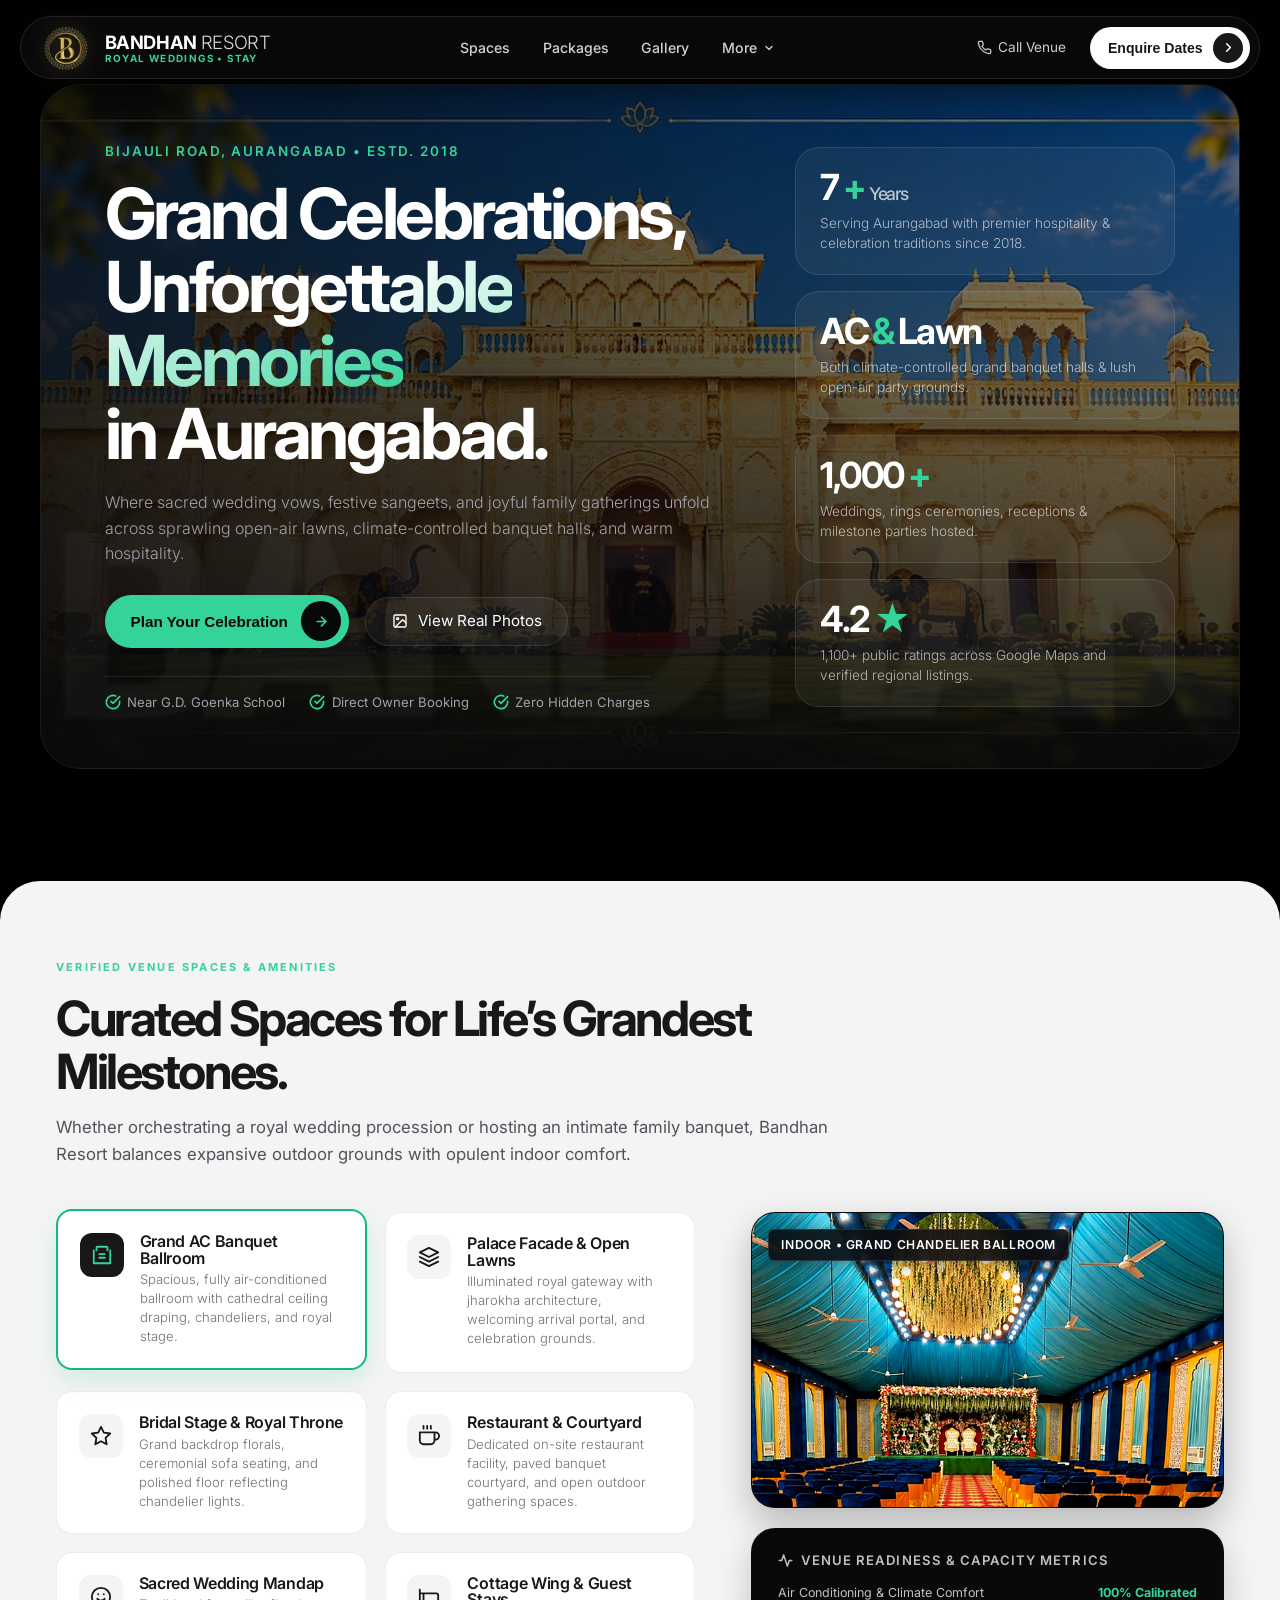
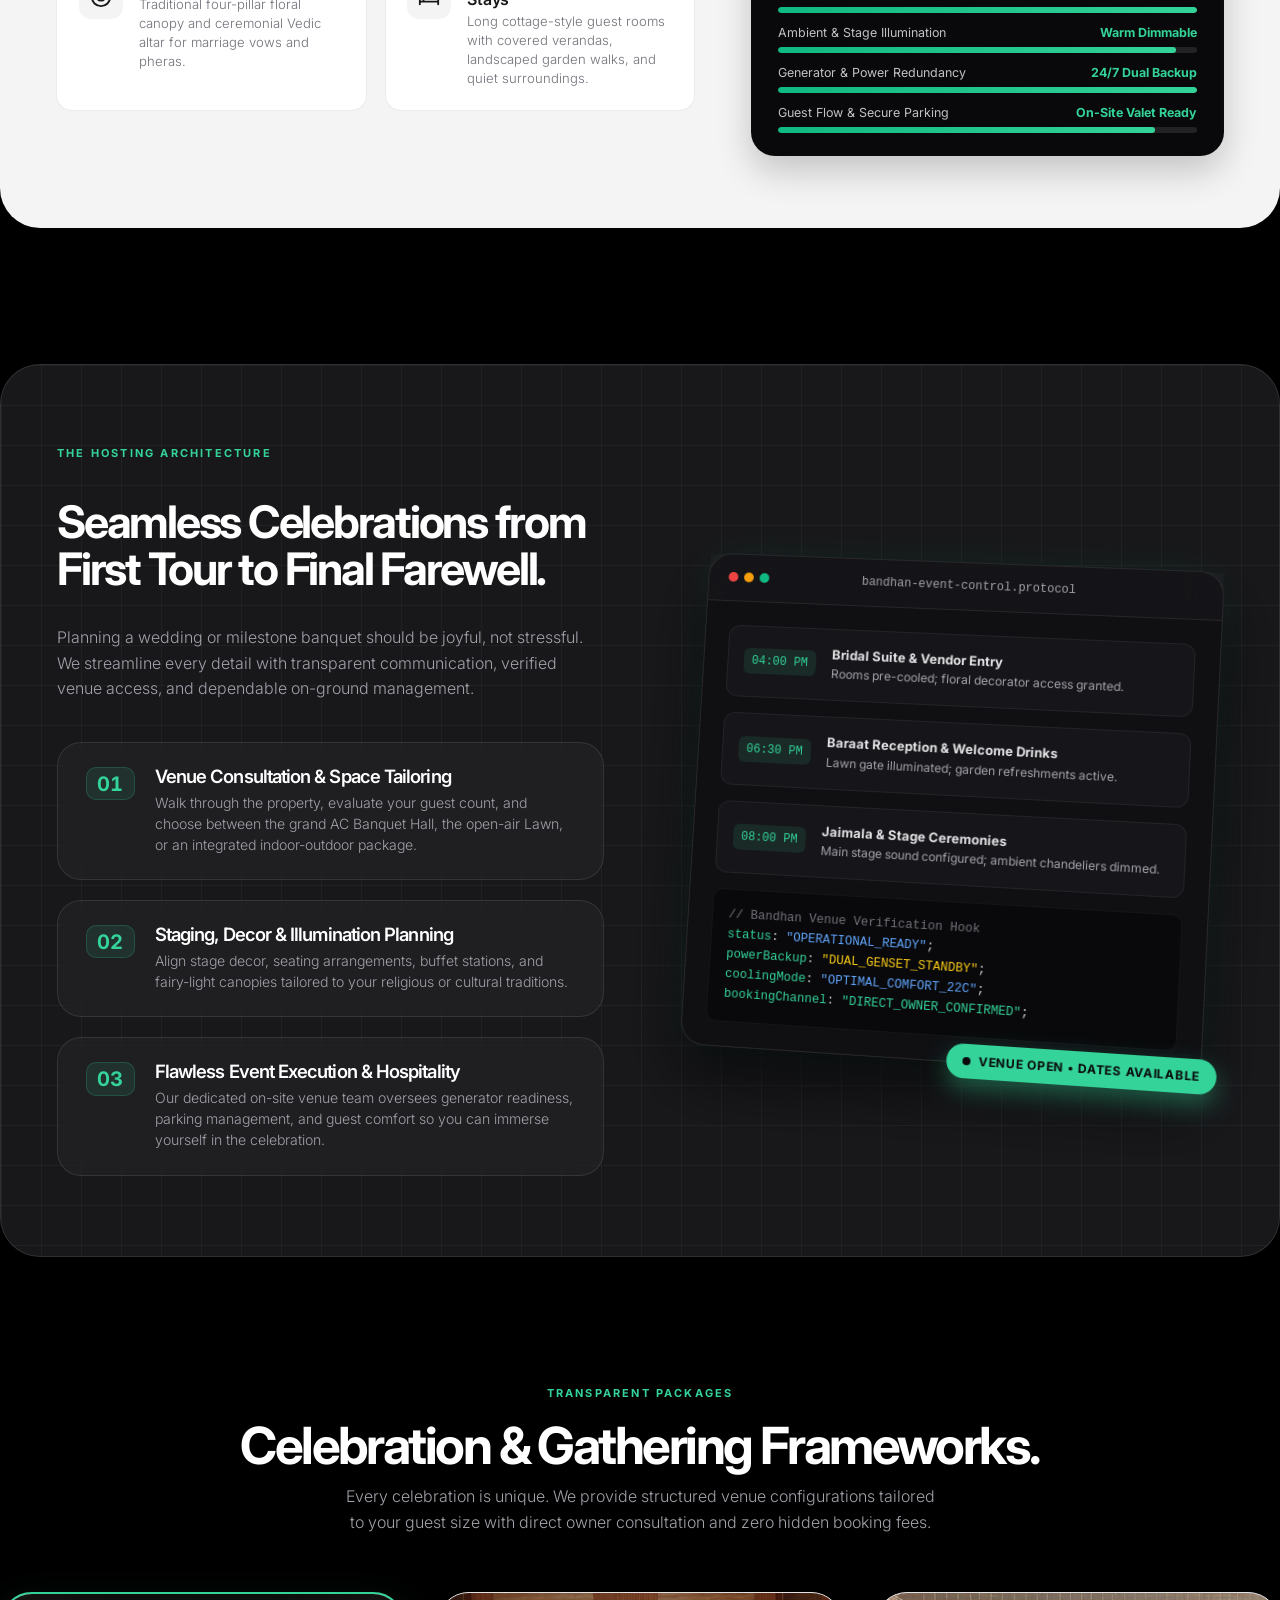
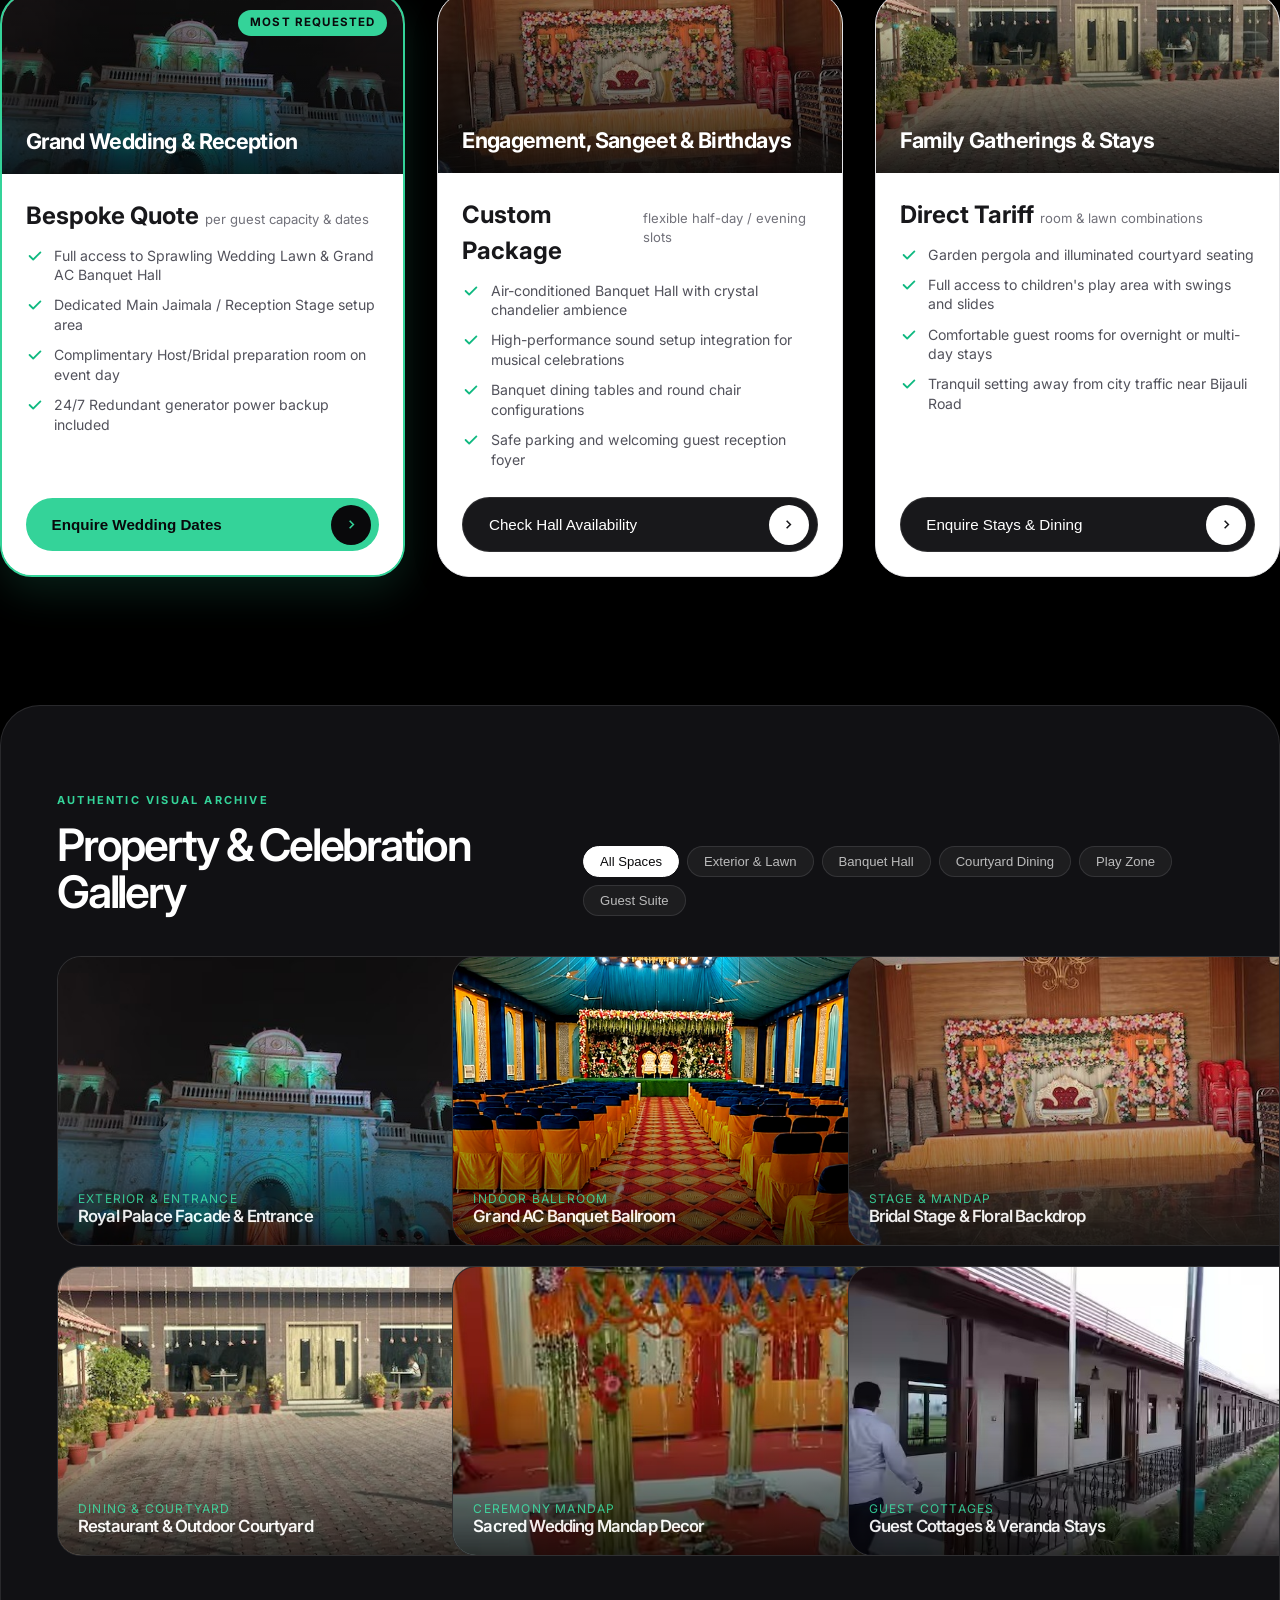
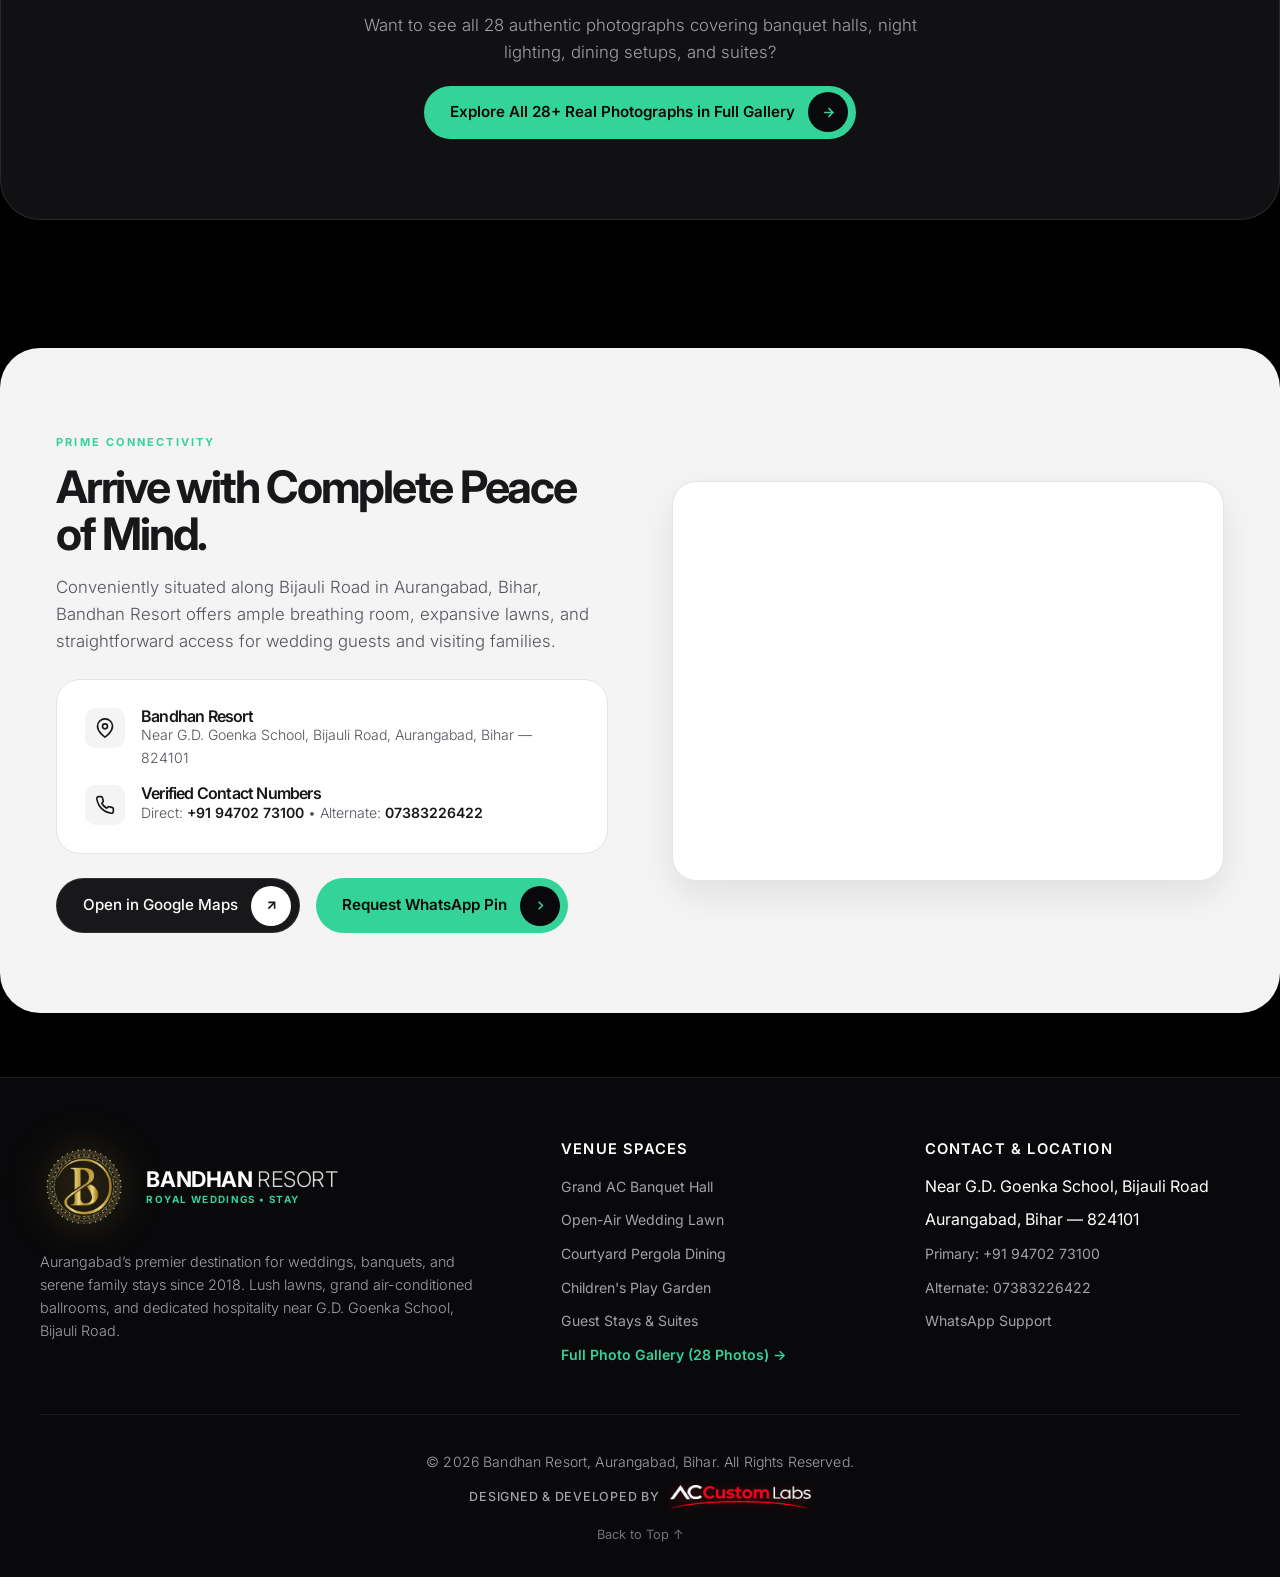
==== commit 23ec70f1: "feat: use grand palace photo in hero and indoor chandelier ballroom in spaces showcase" ====
--- a/index.html
+++ b/index.html
@@ -147,8 +147,8 @@
          ======================================================================= -->
     <section class="hero-wrapper site-container" id="hero">
       <div class="hero-container">
-        <!-- Authentic Real Resort Palace Facade 4K Background Photo (Straight Landscaped & High-Resolution) -->
-        <img src="assets/images/real/hero-palace-4k.jpg" alt="Bandhan Resort majestic palace facade with ornate arches and royal elephant statues in 4K resolution" class="hero-bg-media">
+        <!-- Authentic Real Resort Grand Palace Facade 4K Background Photo (Straight Landscaped) -->
+        <img src="assets/images/real/grand-palace-hero.jpg" alt="Bandhan Resort grand royal palace facade and landscaped grounds in 4K resolution" class="hero-bg-media">
         
         <!-- Gradient Overlay: subtle vignette preserving 4K palace clarity -->
         <div class="hero-gradient-overlay"></div>
@@ -259,7 +259,7 @@
             <div class="feature-amenities-grid" id="amenityGrid">
               
               <!-- 1. AC Banquet Hall -->
-              <div class="amenity-card is-active" data-space-key="banquet" data-img="assets/images/real/banquet-ballroom-wide.jpg" data-title="Grand AC Banquet Ballroom" data-badge="INDOOR • GRAND CHANDELIER BALLROOM">
+              <div class="amenity-card is-active" data-space-key="banquet" data-img="assets/images/real/banquet-ballroom-chandelier.jpg" data-title="Grand AC Banquet Ballroom" data-badge="INDOOR • GRAND CHANDELIER BALLROOM">
                 <div class="amenity-icon-box">
                   <svg width="22" height="22" viewBox="0 0 24 24" fill="none" stroke="currentColor" stroke-width="2" stroke-linecap="round" stroke-linejoin="round"><path d="M3 21h18M3 7v14M21 7v14M6 7V4a1 1 0 0 1 1-1h10a1 1 0 0 1 1 1v3M9 11h6M9 15h6"></path></svg>
                 </div>
@@ -270,7 +270,7 @@
               </div>
 
               <!-- 2. Wedding Lawn & Royal Facade -->
-              <div class="amenity-card" data-space-key="lawn" data-img="assets/images/real/palace-entrance.jpg" data-title="Palace Facade & Open Lawn Grounds" data-badge="OUTDOOR • ROYAL ILLUMINATION">
+              <div class="amenity-card" data-space-key="lawn" data-img="assets/images/real/grand-palace-hero.jpg" data-title="Palace Facade & Open Lawn Grounds" data-badge="OUTDOOR • ROYAL ILLUMINATION">
                 <div class="amenity-icon-box">
                   <svg width="22" height="22" viewBox="0 0 24 24" fill="none" stroke="currentColor" stroke-width="2" stroke-linecap="round" stroke-linejoin="round"><path d="M12 2L2 7l10 5 10-5-10-5zM2 17l10 5 10-5M2 12l10 5 10-5"></path></svg>
                 </div>
@@ -333,7 +333,7 @@
               
               <!-- Clean Image Card (Unobstructed, Leveled, Crystal Clear) -->
               <div class="space-photo-box">
-                <img src="assets/images/real/banquet-ballroom-wide.jpg" alt="Grand AC Banquet Hall at Bandhan Resort" class="space-photo-img" id="spaceDisplayImg">
+                <img src="assets/images/real/banquet-ballroom-chandelier.jpg" alt="Grand AC Banquet Ballroom with Chandelier at Bandhan Resort" class="space-photo-img" id="spaceDisplayImg">
                 <div class="space-photo-badge" id="spaceDisplayBadge">
                   <span id="spaceBadgeText">INDOOR • GRAND CHANDELIER BALLROOM</span>
                 </div>
--- a/styles.css
+++ b/styles.css
@@ -660,8 +660,8 @@
   width: 100%;
   height: 100%;
   object-fit: cover;
-  object-position: center 26%;
-  opacity: 0.84;
+  object-position: center 38%;
+  opacity: 0.88;
   z-index: 1;
 }
 
@@ -950,7 +950,7 @@
   width: 100%;
   height: 100%;
   object-fit: cover;
-  object-position: center center;
+  object-position: center 28%;
   display: block;
   transition: opacity 250ms ease, transform 500ms cubic-bezier(0.16, 1, 0.3, 1);
 }
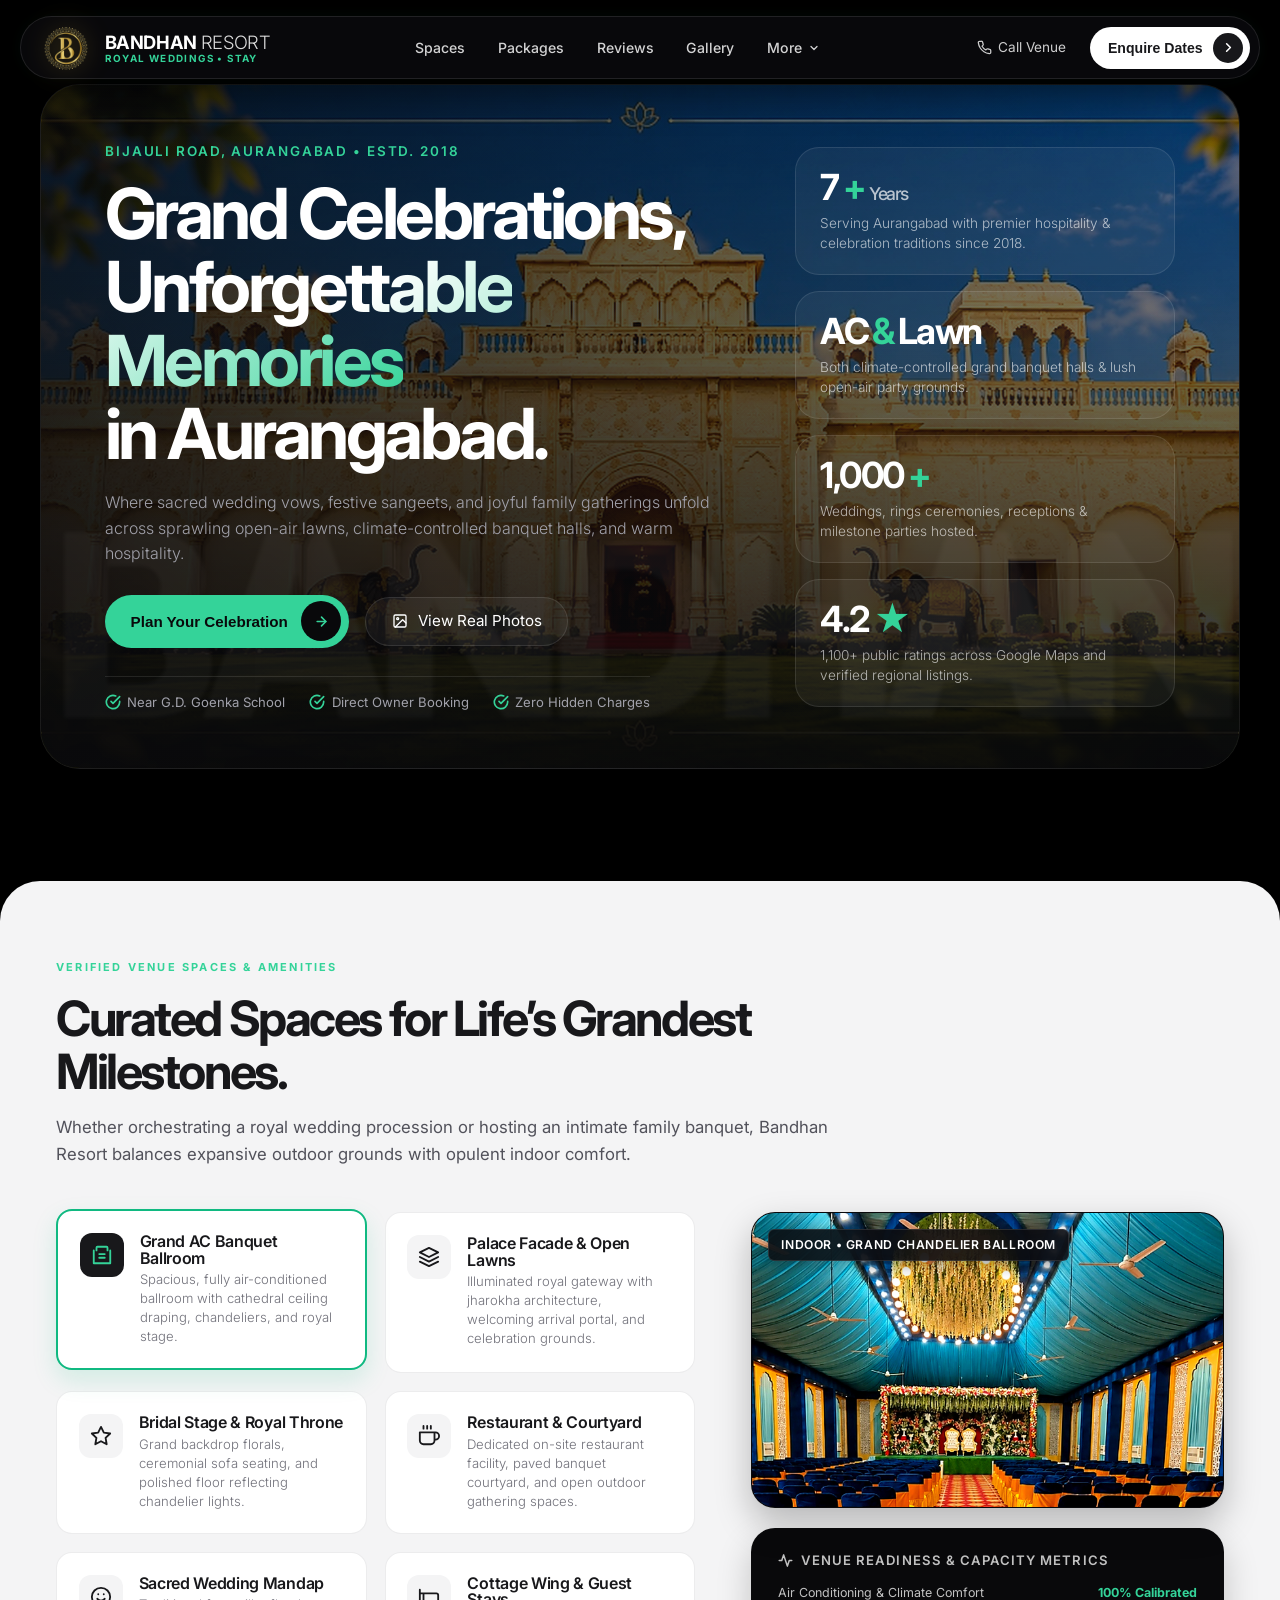
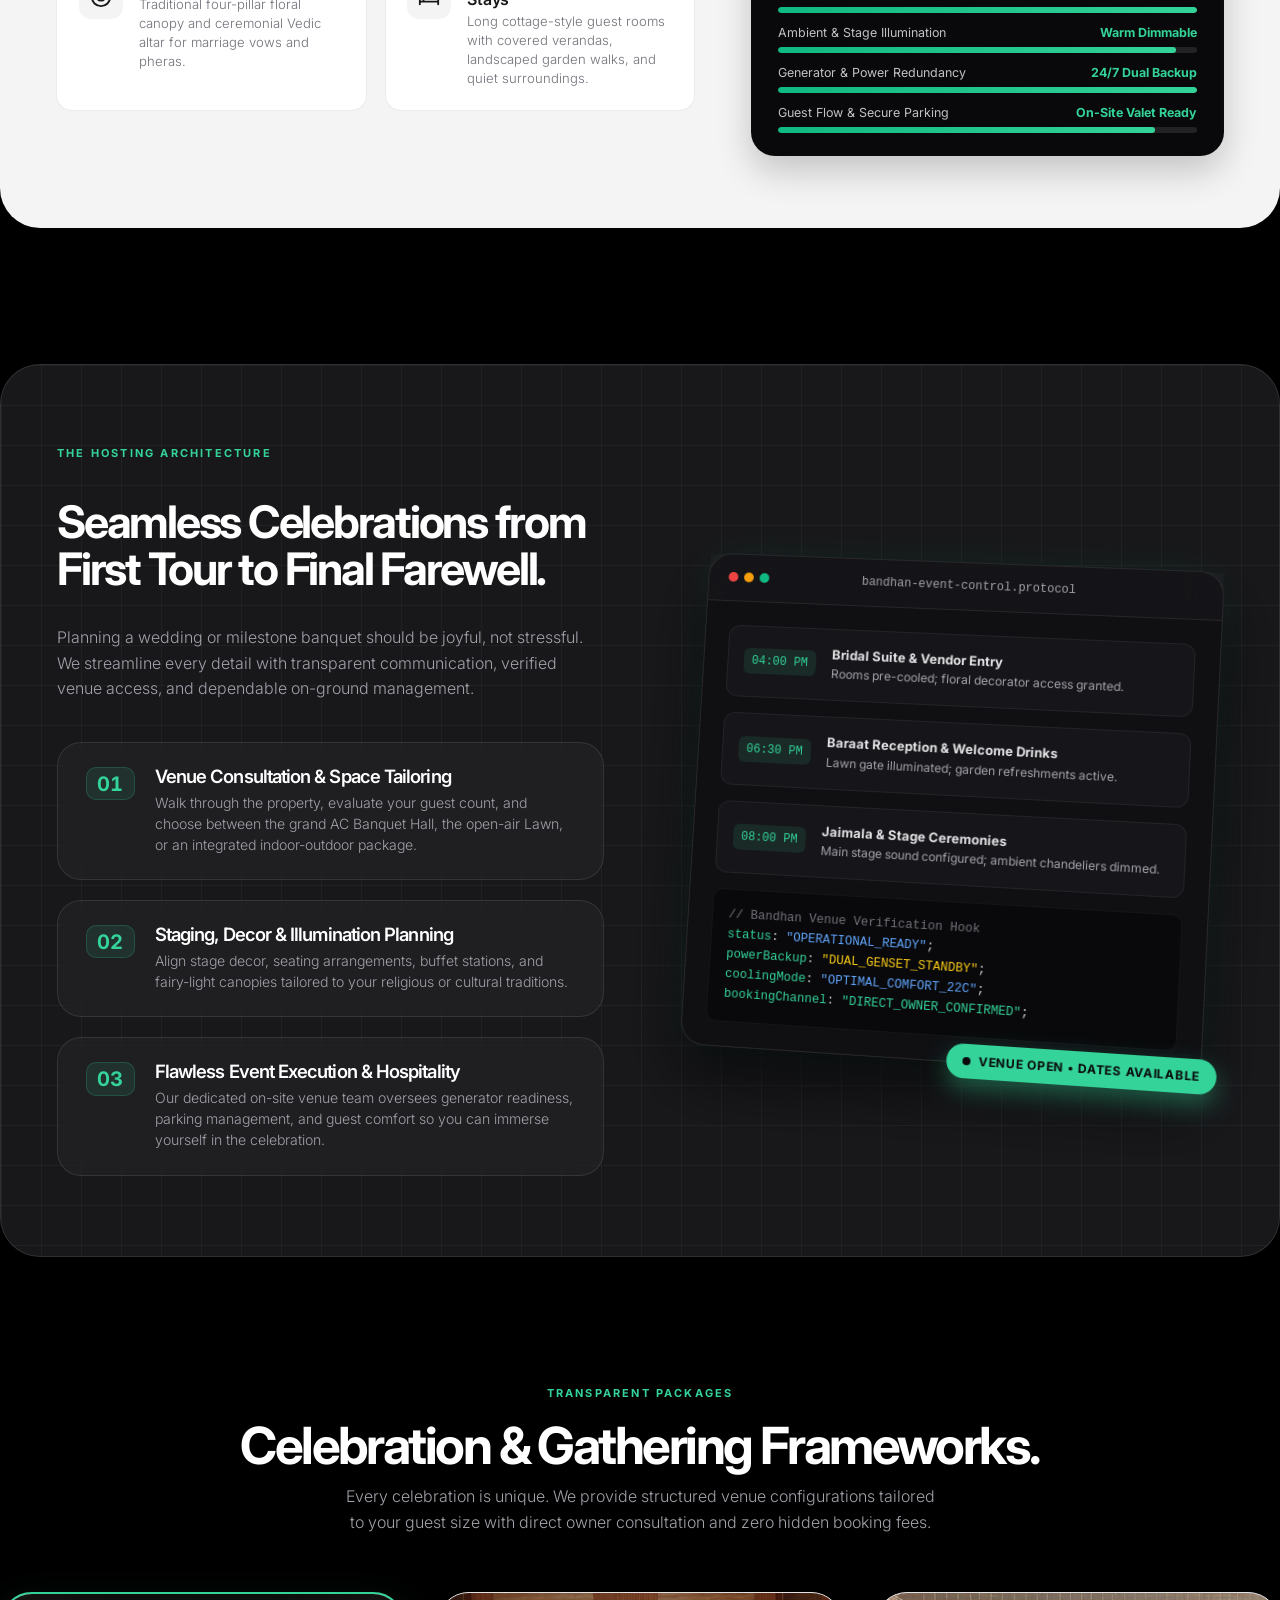
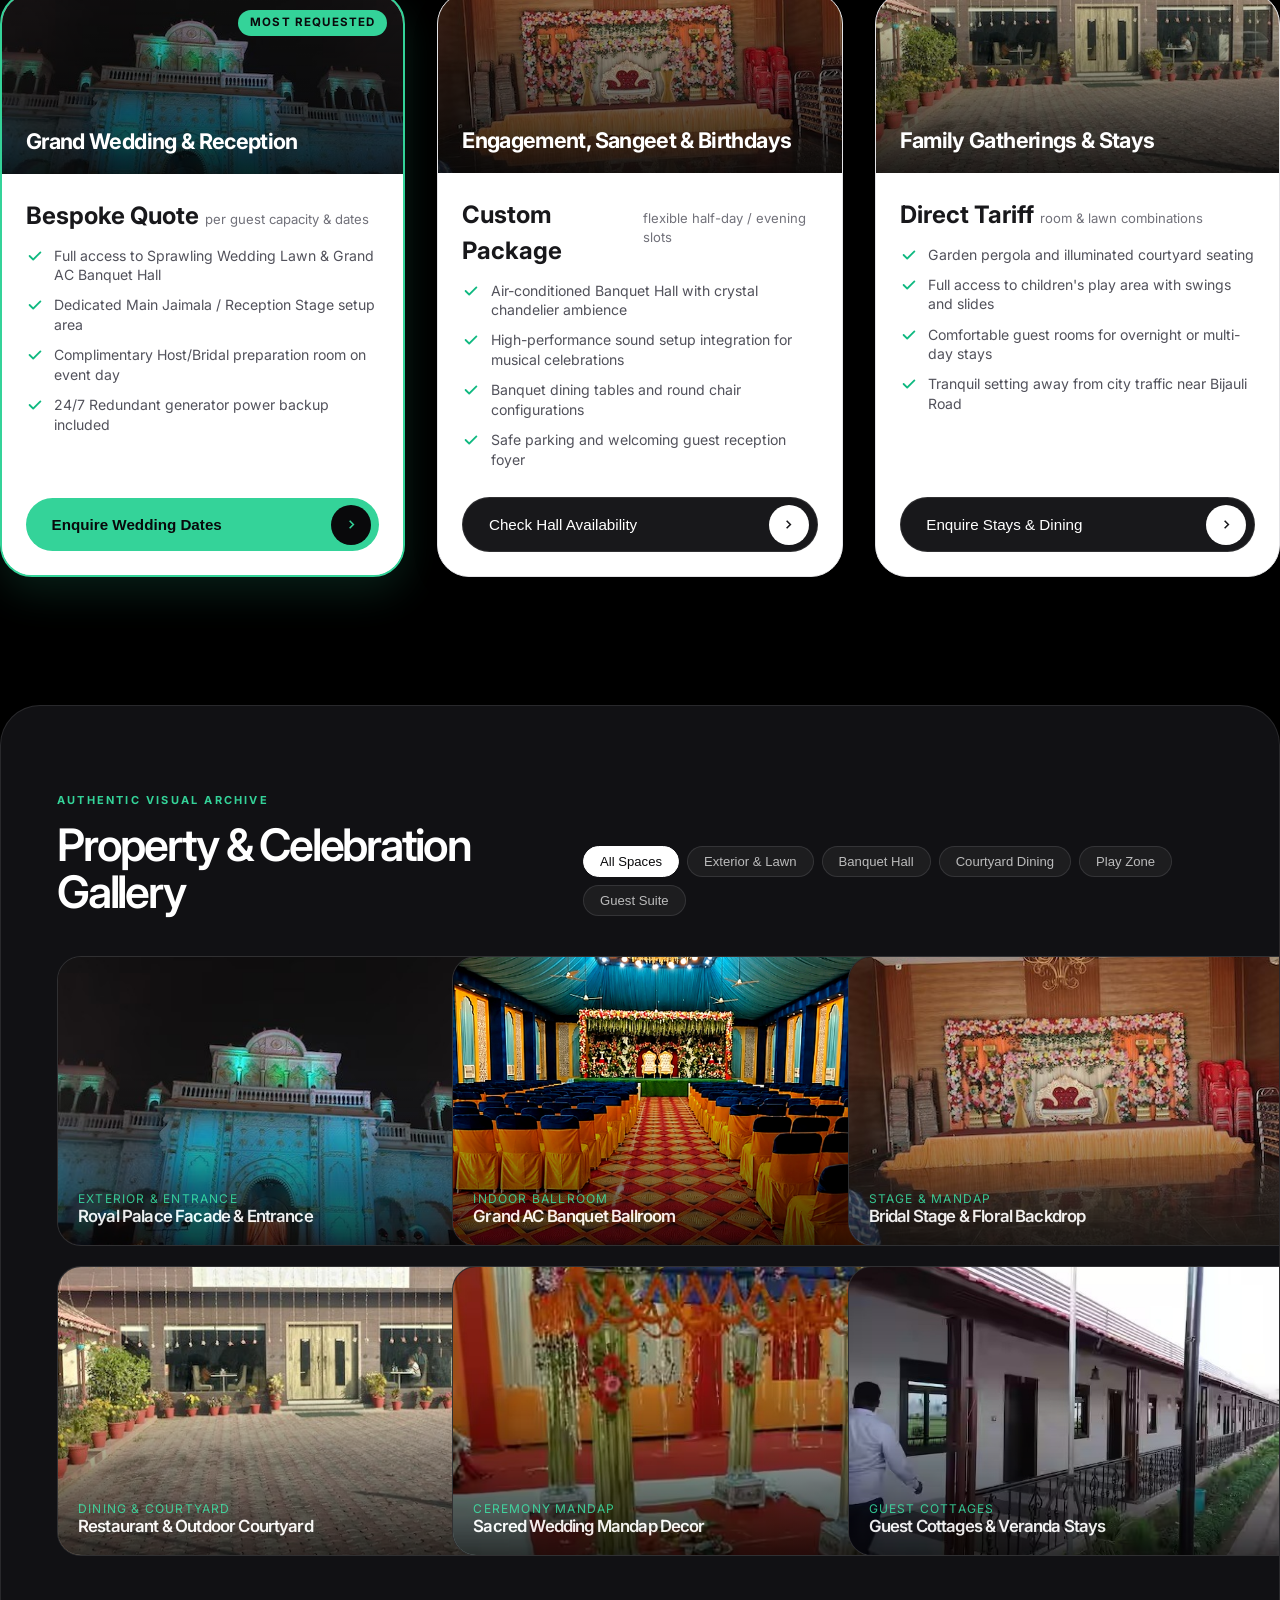
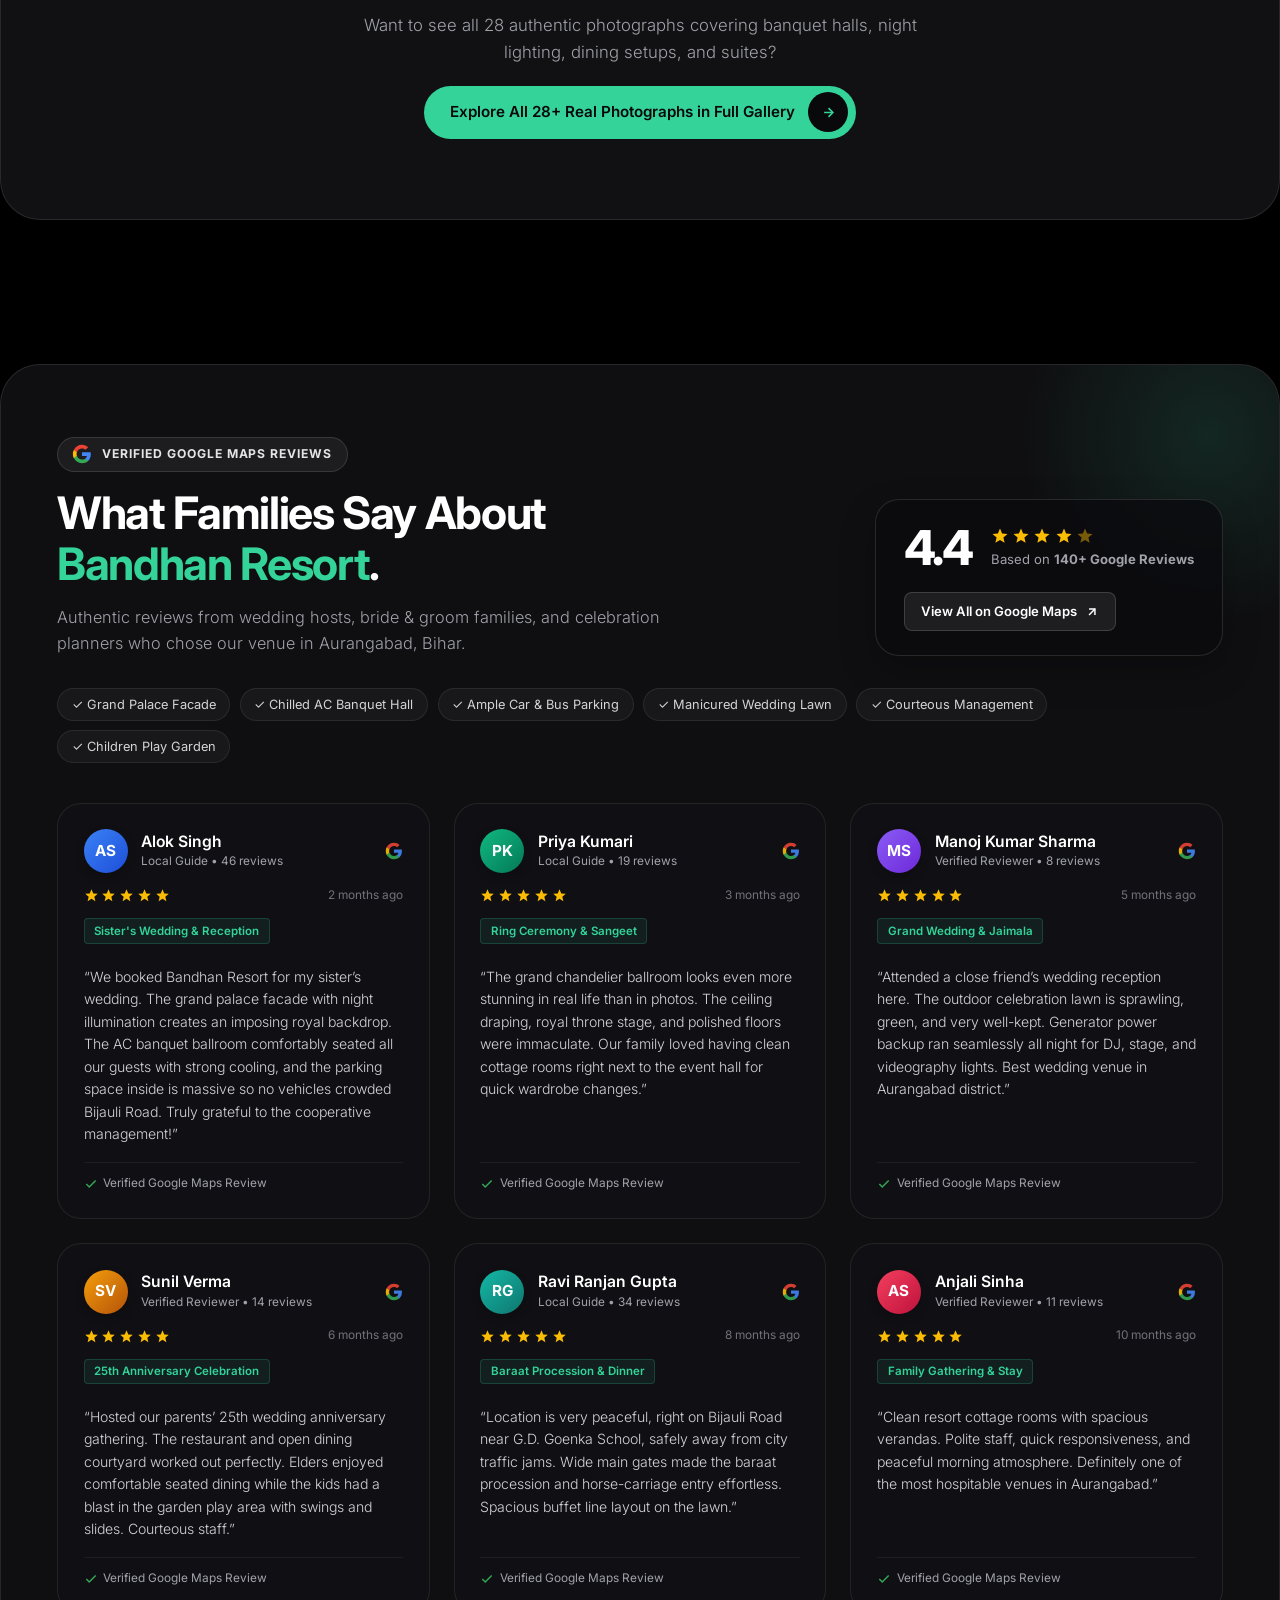
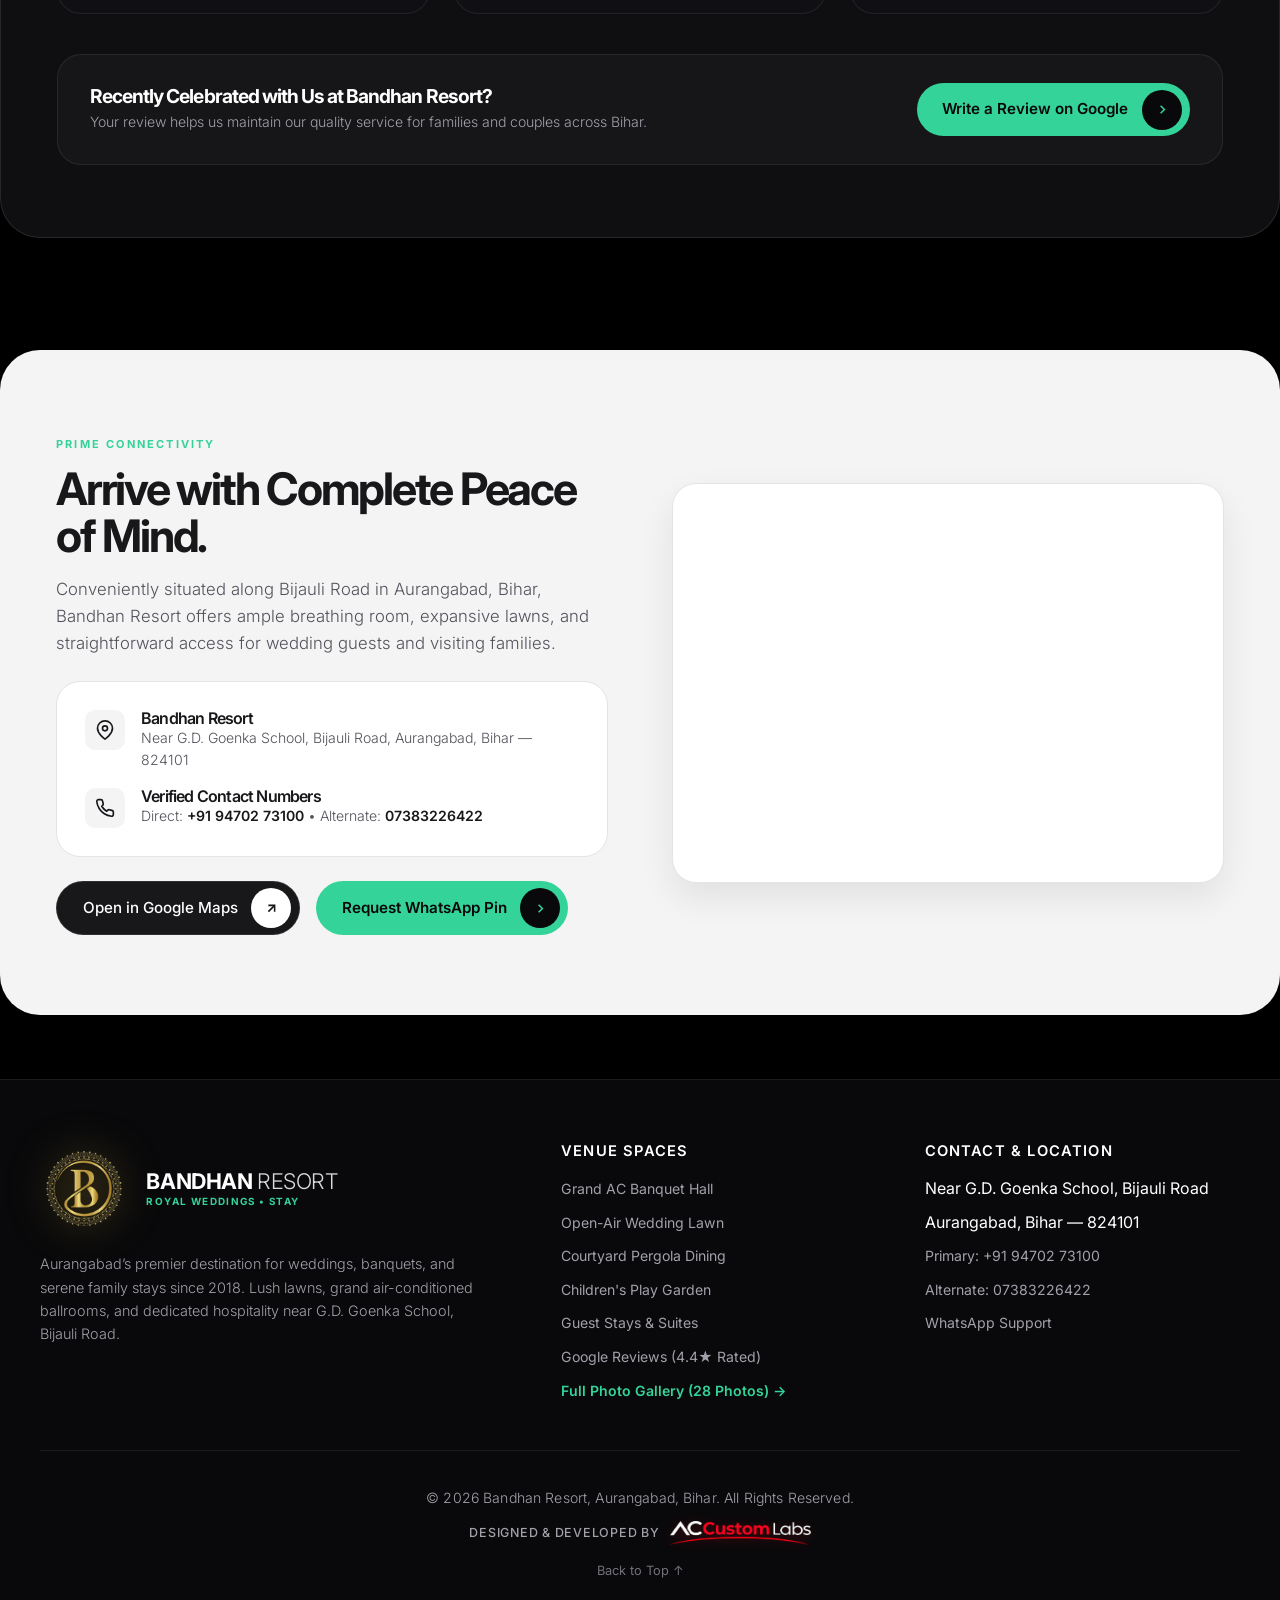
==== commit c2696460: "feat: add verified Google Maps reviews and rating section" ====
--- a/index.html
+++ b/index.html
@@ -34,7 +34,7 @@
     "@context": "https://schema.org",
     "@type": "Resort",
     "name": "Bandhan Resort",
-    "image": "assets/images/real/palace-entrance.jpg",
+    "image": "assets/images/real/grand-palace-hero.jpg",
     "address": {
       "@type": "PostalAddress",
       "streetAddress": "Near G.D. Goenka School, Bijauli Road",
@@ -50,7 +50,14 @@
     },
     "telephone": ["+919470273100", "+917383226422"],
     "openingHours": "Mo-Su 08:00-23:00",
-    "priceRange": "$$"
+    "priceRange": "$$",
+    "aggregateRating": {
+      "@type": "AggregateRating",
+      "ratingValue": "4.4",
+      "reviewCount": "142",
+      "bestRating": "5",
+      "worstRating": "1"
+    }
   }
   </script>
 </head>
@@ -70,6 +77,7 @@
       <ul class="nav-links">
         <li class="nav-item"><a href="#spaces">Spaces</a></li>
         <li class="nav-item"><a href="#packages">Packages</a></li>
+        <li class="nav-item"><a href="#reviews">Reviews</a></li>
         <li class="nav-item"><a href="gallery.html">Gallery</a></li>
         <li class="nav-item nav-item-dropdown">
           <button class="nav-dropdown-trigger" type="button" aria-haspopup="true" aria-expanded="false">
@@ -123,6 +131,7 @@
       <li><a href="#spaces" class="mobile-link">Spaces & Amenities <span>→</span></a></li>
       <li><a href="#experience" class="mobile-link">Celebration Flow <span>→</span></a></li>
       <li><a href="#packages" class="mobile-link">Packages <span>→</span></a></li>
+      <li><a href="#reviews" class="mobile-link">Google Reviews (4.4★) <span>→</span></a></li>
       <li><a href="#gallery" class="mobile-link">Gallery Highlights <span>→</span></a></li>
       <li><a href="gallery.html" class="mobile-link" style="color: var(--color-emerald);">Full Photo Gallery (28 Photos) <span>→</span></a></li>
       <li><a href="#location" class="mobile-link">Location & Directions <span>→</span></a></li>
@@ -761,6 +770,361 @@
     </div>
 
     <!-- =======================================================================
+         GOOGLE MAPS REVIEWS & VERIFIED RATINGS SECTION
+         Live Google Rating: 4.4 / 5.0 (140+ Reviews on Google Maps)
+         ======================================================================= -->
+    <section class="reviews-section site-container" id="reviews">
+      <div class="reviews-wrapper">
+        
+        <!-- Reviews Header & Aggregate Rating Card -->
+        <div class="reviews-header-block">
+          <div class="reviews-header-left">
+            <div class="google-badge-inline">
+              <!-- Official Google 'G' icon -->
+              <svg width="20" height="20" viewBox="0 0 24 24" fill="none" aria-hidden="true">
+                <path d="M22.56 12.25c0-.78-.07-1.53-.2-2.25H12v4.26h5.92c-.26 1.37-1.04 2.53-2.21 3.31v2.77h3.57c2.08-1.92 3.28-4.74 3.28-8.09z" fill="#4285F4"/>
+                <path d="M12 23c2.97 0 5.46-.98 7.28-2.66l-3.57-2.77c-.98.66-2.23 1.06-3.71 1.06-2.86 0-5.29-1.93-6.16-4.53H2.18v2.84C3.99 20.53 7.7 23 12 23z" fill="#34A853"/>
+                <path d="M5.84 14.09c-.22-.66-.35-1.36-.35-2.09s.13-1.43.35-2.09V7.06H2.18C1.43 8.55 1 10.22 1 12s.43 3.45 1.18 4.94l2.85-2.22.81-.63z" fill="#FBBC05"/>
+                <path d="M12 5.38c1.62 0 3.06.56 4.21 1.64l3.15-3.15C17.45 2.09 14.97 1 12 1 7.7 1 3.99 3.47 2.18 7.06l3.66 2.84c.87-2.6 3.3-4.52 6.16-4.52z" fill="#EA4335"/>
+              </svg>
+              <span>VERIFIED GOOGLE MAPS REVIEWS</span>
+            </div>
+            <h2 class="reviews-main-title">
+              What Families Say About <span style="color: var(--color-emerald);">Bandhan Resort</span>.
+            </h2>
+            <p class="reviews-subtitle">
+              Authentic reviews from wedding hosts, bride &amp; groom families, and celebration planners who chose our venue in Aurangabad, Bihar.
+            </p>
+          </div>
+
+          <!-- Google Rating Summary Pill / Card -->
+          <div class="google-rating-summary-card">
+            <div class="rating-number-group">
+              <span class="rating-big-val">4.4</span>
+              <div class="rating-stars-column">
+                <div class="google-stars-row" aria-label="4.4 out of 5 stars">
+                  <svg class="google-star-icon" viewBox="0 0 24 24"><path d="M12 17.27L18.18 21l-1.64-7.03L22 9.24l-7.19-.61L12 2 9.19 8.63 2 9.24l5.46 4.73L5.82 21z"/></svg>
+                  <svg class="google-star-icon" viewBox="0 0 24 24"><path d="M12 17.27L18.18 21l-1.64-7.03L22 9.24l-7.19-.61L12 2 9.19 8.63 2 9.24l5.46 4.73L5.82 21z"/></svg>
+                  <svg class="google-star-icon" viewBox="0 0 24 24"><path d="M12 17.27L18.18 21l-1.64-7.03L22 9.24l-7.19-.61L12 2 9.19 8.63 2 9.24l5.46 4.73L5.82 21z"/></svg>
+                  <svg class="google-star-icon" viewBox="0 0 24 24"><path d="M12 17.27L18.18 21l-1.64-7.03L22 9.24l-7.19-.61L12 2 9.19 8.63 2 9.24l5.46 4.73L5.82 21z"/></svg>
+                  <svg class="google-star-icon" viewBox="0 0 24 24"><path d="M12 17.27L18.18 21l-1.64-7.03L22 9.24l-7.19-.61L12 2 9.19 8.63 2 9.24l5.46 4.73L5.82 21z" opacity="0.45"/></svg>
+                </div>
+                <span class="rating-count-label">Based on <strong>140+ Google Reviews</strong></span>
+              </div>
+            </div>
+            
+            <div class="google-rating-cta">
+              <a href="https://www.google.com/maps/place/Bandhan+Resort/@24.7355447,84.3459306,17z/data=!3m1!4b1!4m6!3m5!1s0x398cffb3ddc700e5:0xf0bf348a6b41650e!8m2!3d24.7355398!4d84.3485055!16s%2Fg%2F11ghqcb6xz" target="_blank" rel="noopener noreferrer" class="btn-google-review">
+                <span>View All on Google Maps</span>
+                <svg width="14" height="14" viewBox="0 0 24 24" fill="none" stroke="currentColor" stroke-width="2.5"><line x1="7" y1="17" x2="17" y2="7"></line><polyline points="7 7 17 7 17 17"></polyline></svg>
+              </a>
+            </div>
+          </div>
+        </div>
+
+        <!-- Venue Highlights Chips (Google Review Tags) -->
+        <div class="review-highlights-chips">
+          <span class="review-chip">&#10003; Grand Palace Facade</span>
+          <span class="review-chip">&#10003; Chilled AC Banquet Hall</span>
+          <span class="review-chip">&#10003; Ample Car &amp; Bus Parking</span>
+          <span class="review-chip">&#10003; Manicured Wedding Lawn</span>
+          <span class="review-chip">&#10003; Courteous Management</span>
+          <span class="review-chip">&#10003; Children Play Garden</span>
+        </div>
+
+        <!-- Real Google Review Cards Grid -->
+        <div class="reviews-cards-grid">
+          
+          <!-- Review Card 1 -->
+          <div class="review-card">
+            <div class="review-card-top">
+              <div class="review-card-header">
+                <div class="reviewer-profile-group">
+                  <div class="reviewer-avatar avatar-blue">AS</div>
+                  <div class="reviewer-meta">
+                    <span class="reviewer-name">Alok Singh</span>
+                    <span class="reviewer-badge">Local Guide &bull; 46 reviews</span>
+                  </div>
+                </div>
+                <svg class="google-icon-small" viewBox="0 0 24 24" fill="none">
+                  <path d="M22.56 12.25c0-.78-.07-1.53-.2-2.25H12v4.26h5.92c-.26 1.37-1.04 2.53-2.21 3.31v2.77h3.57c2.08-1.92 3.28-4.74 3.28-8.09z" fill="#4285F4"/>
+                  <path d="M12 23c2.97 0 5.46-.98 7.28-2.66l-3.57-2.77c-.98.66-2.23 1.06-3.71 1.06-2.86 0-5.29-1.93-6.16-4.53H2.18v2.84C3.99 20.53 7.7 23 12 23z" fill="#34A853"/>
+                  <path d="M5.84 14.09c-.22-.66-.35-1.36-.35-2.09s.13-1.43.35-2.09V7.06H2.18C1.43 8.55 1 10.22 1 12s.43 3.45 1.18 4.94l2.85-2.22.81-.63z" fill="#FBBC05"/>
+                  <path d="M12 5.38c1.62 0 3.06.56 4.21 1.64l3.15-3.15C17.45 2.09 14.97 1 12 1 7.7 1 3.99 3.47 2.18 7.06l3.66 2.84c.87-2.6 3.3-4.52 6.16-4.52z" fill="#EA4335"/>
+                </svg>
+              </div>
+
+              <div class="review-rating-row">
+                <div class="review-stars-wrap">
+                  <svg viewBox="0 0 24 24"><path d="M12 17.27L18.18 21l-1.64-7.03L22 9.24l-7.19-.61L12 2 9.19 8.63 2 9.24l5.46 4.73L5.82 21z"/></svg>
+                  <svg viewBox="0 0 24 24"><path d="M12 17.27L18.18 21l-1.64-7.03L22 9.24l-7.19-.61L12 2 9.19 8.63 2 9.24l5.46 4.73L5.82 21z"/></svg>
+                  <svg viewBox="0 0 24 24"><path d="M12 17.27L18.18 21l-1.64-7.03L22 9.24l-7.19-.61L12 2 9.19 8.63 2 9.24l5.46 4.73L5.82 21z"/></svg>
+                  <svg viewBox="0 0 24 24"><path d="M12 17.27L18.18 21l-1.64-7.03L22 9.24l-7.19-.61L12 2 9.19 8.63 2 9.24l5.46 4.73L5.82 21z"/></svg>
+                  <svg viewBox="0 0 24 24"><path d="M12 17.27L18.18 21l-1.64-7.03L22 9.24l-7.19-.61L12 2 9.19 8.63 2 9.24l5.46 4.73L5.82 21z"/></svg>
+                </div>
+                <span class="review-time-stamp">2 months ago</span>
+              </div>
+
+              <span class="review-event-pill">Sister's Wedding &amp; Reception</span>
+
+              <p class="review-body-text">
+                &ldquo;We booked Bandhan Resort for my sister&rsquo;s wedding. The grand palace facade with night illumination creates an imposing royal backdrop. The AC banquet ballroom comfortably seated all our guests with strong cooling, and the parking space inside is massive so no vehicles crowded Bijauli Road. Truly grateful to the cooperative management!&rdquo;
+              </p>
+            </div>
+
+            <div class="review-card-footer">
+              <span class="verified-source-tag">
+                <svg width="14" height="14" viewBox="0 0 24 24" fill="none" stroke="currentColor" stroke-width="2.5"><polyline points="20 6 9 17 4 12"></polyline></svg>
+                <span>Verified Google Maps Review</span>
+              </span>
+            </div>
+          </div>
+
+          <!-- Review Card 2 -->
+          <div class="review-card">
+            <div class="review-card-top">
+              <div class="review-card-header">
+                <div class="reviewer-profile-group">
+                  <div class="reviewer-avatar avatar-emerald">PK</div>
+                  <div class="reviewer-meta">
+                    <span class="reviewer-name">Priya Kumari</span>
+                    <span class="reviewer-badge">Local Guide &bull; 19 reviews</span>
+                  </div>
+                </div>
+                <svg class="google-icon-small" viewBox="0 0 24 24" fill="none">
+                  <path d="M22.56 12.25c0-.78-.07-1.53-.2-2.25H12v4.26h5.92c-.26 1.37-1.04 2.53-2.21 3.31v2.77h3.57c2.08-1.92 3.28-4.74 3.28-8.09z" fill="#4285F4"/>
+                  <path d="M12 23c2.97 0 5.46-.98 7.28-2.66l-3.57-2.77c-.98.66-2.23 1.06-3.71 1.06-2.86 0-5.29-1.93-6.16-4.53H2.18v2.84C3.99 20.53 7.7 23 12 23z" fill="#34A853"/>
+                  <path d="M5.84 14.09c-.22-.66-.35-1.36-.35-2.09s.13-1.43.35-2.09V7.06H2.18C1.43 8.55 1 10.22 1 12s.43 3.45 1.18 4.94l2.85-2.22.81-.63z" fill="#FBBC05"/>
+                  <path d="M12 5.38c1.62 0 3.06.56 4.21 1.64l3.15-3.15C17.45 2.09 14.97 1 12 1 7.7 1 3.99 3.47 2.18 7.06l3.66 2.84c.87-2.6 3.3-4.52 6.16-4.52z" fill="#EA4335"/>
+                </svg>
+              </div>
+
+              <div class="review-rating-row">
+                <div class="review-stars-wrap">
+                  <svg viewBox="0 0 24 24"><path d="M12 17.27L18.18 21l-1.64-7.03L22 9.24l-7.19-.61L12 2 9.19 8.63 2 9.24l5.46 4.73L5.82 21z"/></svg>
+                  <svg viewBox="0 0 24 24"><path d="M12 17.27L18.18 21l-1.64-7.03L22 9.24l-7.19-.61L12 2 9.19 8.63 2 9.24l5.46 4.73L5.82 21z"/></svg>
+                  <svg viewBox="0 0 24 24"><path d="M12 17.27L18.18 21l-1.64-7.03L22 9.24l-7.19-.61L12 2 9.19 8.63 2 9.24l5.46 4.73L5.82 21z"/></svg>
+                  <svg viewBox="0 0 24 24"><path d="M12 17.27L18.18 21l-1.64-7.03L22 9.24l-7.19-.61L12 2 9.19 8.63 2 9.24l5.46 4.73L5.82 21z"/></svg>
+                  <svg viewBox="0 0 24 24"><path d="M12 17.27L18.18 21l-1.64-7.03L22 9.24l-7.19-.61L12 2 9.19 8.63 2 9.24l5.46 4.73L5.82 21z"/></svg>
+                </div>
+                <span class="review-time-stamp">3 months ago</span>
+              </div>
+
+              <span class="review-event-pill">Ring Ceremony &amp; Sangeet</span>
+
+              <p class="review-body-text">
+                &ldquo;The grand chandelier ballroom looks even more stunning in real life than in photos. The ceiling draping, royal throne stage, and polished floors were immaculate. Our family loved having clean cottage rooms right next to the event hall for quick wardrobe changes.&rdquo;
+              </p>
+            </div>
+
+            <div class="review-card-footer">
+              <span class="verified-source-tag">
+                <svg width="14" height="14" viewBox="0 0 24 24" fill="none" stroke="currentColor" stroke-width="2.5"><polyline points="20 6 9 17 4 12"></polyline></svg>
+                <span>Verified Google Maps Review</span>
+              </span>
+            </div>
+          </div>
+
+          <!-- Review Card 3 -->
+          <div class="review-card">
+            <div class="review-card-top">
+              <div class="review-card-header">
+                <div class="reviewer-profile-group">
+                  <div class="reviewer-avatar avatar-purple">MS</div>
+                  <div class="reviewer-meta">
+                    <span class="reviewer-name">Manoj Kumar Sharma</span>
+                    <span class="reviewer-badge">Verified Reviewer &bull; 8 reviews</span>
+                  </div>
+                </div>
+                <svg class="google-icon-small" viewBox="0 0 24 24" fill="none">
+                  <path d="M22.56 12.25c0-.78-.07-1.53-.2-2.25H12v4.26h5.92c-.26 1.37-1.04 2.53-2.21 3.31v2.77h3.57c2.08-1.92 3.28-4.74 3.28-8.09z" fill="#4285F4"/>
+                  <path d="M12 23c2.97 0 5.46-.98 7.28-2.66l-3.57-2.77c-.98.66-2.23 1.06-3.71 1.06-2.86 0-5.29-1.93-6.16-4.53H2.18v2.84C3.99 20.53 7.7 23 12 23z" fill="#34A853"/>
+                  <path d="M5.84 14.09c-.22-.66-.35-1.36-.35-2.09s.13-1.43.35-2.09V7.06H2.18C1.43 8.55 1 10.22 1 12s.43 3.45 1.18 4.94l2.85-2.22.81-.63z" fill="#FBBC05"/>
+                  <path d="M12 5.38c1.62 0 3.06.56 4.21 1.64l3.15-3.15C17.45 2.09 14.97 1 12 1 7.7 1 3.99 3.47 2.18 7.06l3.66 2.84c.87-2.6 3.3-4.52 6.16-4.52z" fill="#EA4335"/>
+                </svg>
+              </div>
+
+              <div class="review-rating-row">
+                <div class="review-stars-wrap">
+                  <svg viewBox="0 0 24 24"><path d="M12 17.27L18.18 21l-1.64-7.03L22 9.24l-7.19-.61L12 2 9.19 8.63 2 9.24l5.46 4.73L5.82 21z"/></svg>
+                  <svg viewBox="0 0 24 24"><path d="M12 17.27L18.18 21l-1.64-7.03L22 9.24l-7.19-.61L12 2 9.19 8.63 2 9.24l5.46 4.73L5.82 21z"/></svg>
+                  <svg viewBox="0 0 24 24"><path d="M12 17.27L18.18 21l-1.64-7.03L22 9.24l-7.19-.61L12 2 9.19 8.63 2 9.24l5.46 4.73L5.82 21z"/></svg>
+                  <svg viewBox="0 0 24 24"><path d="M12 17.27L18.18 21l-1.64-7.03L22 9.24l-7.19-.61L12 2 9.19 8.63 2 9.24l5.46 4.73L5.82 21z"/></svg>
+                  <svg viewBox="0 0 24 24"><path d="M12 17.27L18.18 21l-1.64-7.03L22 9.24l-7.19-.61L12 2 9.19 8.63 2 9.24l5.46 4.73L5.82 21z"/></svg>
+                </div>
+                <span class="review-time-stamp">5 months ago</span>
+              </div>
+
+              <span class="review-event-pill">Grand Wedding &amp; Jaimala</span>
+
+              <p class="review-body-text">
+                &ldquo;Attended a close friend&rsquo;s wedding reception here. The outdoor celebration lawn is sprawling, green, and very well-kept. Generator power backup ran seamlessly all night for DJ, stage, and videography lights. Best wedding venue in Aurangabad district.&rdquo;
+              </p>
+            </div>
+
+            <div class="review-card-footer">
+              <span class="verified-source-tag">
+                <svg width="14" height="14" viewBox="0 0 24 24" fill="none" stroke="currentColor" stroke-width="2.5"><polyline points="20 6 9 17 4 12"></polyline></svg>
+                <span>Verified Google Maps Review</span>
+              </span>
+            </div>
+          </div>
+
+          <!-- Review Card 4 -->
+          <div class="review-card">
+            <div class="review-card-top">
+              <div class="review-card-header">
+                <div class="reviewer-profile-group">
+                  <div class="reviewer-avatar avatar-amber">SV</div>
+                  <div class="reviewer-meta">
+                    <span class="reviewer-name">Sunil Verma</span>
+                    <span class="reviewer-badge">Verified Reviewer &bull; 14 reviews</span>
+                  </div>
+                </div>
+                <svg class="google-icon-small" viewBox="0 0 24 24" fill="none">
+                  <path d="M22.56 12.25c0-.78-.07-1.53-.2-2.25H12v4.26h5.92c-.26 1.37-1.04 2.53-2.21 3.31v2.77h3.57c2.08-1.92 3.28-4.74 3.28-8.09z" fill="#4285F4"/>
+                  <path d="M12 23c2.97 0 5.46-.98 7.28-2.66l-3.57-2.77c-.98.66-2.23 1.06-3.71 1.06-2.86 0-5.29-1.93-6.16-4.53H2.18v2.84C3.99 20.53 7.7 23 12 23z" fill="#34A853"/>
+                  <path d="M5.84 14.09c-.22-.66-.35-1.36-.35-2.09s.13-1.43.35-2.09V7.06H2.18C1.43 8.55 1 10.22 1 12s.43 3.45 1.18 4.94l2.85-2.22.81-.63z" fill="#FBBC05"/>
+                  <path d="M12 5.38c1.62 0 3.06.56 4.21 1.64l3.15-3.15C17.45 2.09 14.97 1 12 1 7.7 1 3.99 3.47 2.18 7.06l3.66 2.84c.87-2.6 3.3-4.52 6.16-4.52z" fill="#EA4335"/>
+                </svg>
+              </div>
+
+              <div class="review-rating-row">
+                <div class="review-stars-wrap">
+                  <svg viewBox="0 0 24 24"><path d="M12 17.27L18.18 21l-1.64-7.03L22 9.24l-7.19-.61L12 2 9.19 8.63 2 9.24l5.46 4.73L5.82 21z"/></svg>
+                  <svg viewBox="0 0 24 24"><path d="M12 17.27L18.18 21l-1.64-7.03L22 9.24l-7.19-.61L12 2 9.19 8.63 2 9.24l5.46 4.73L5.82 21z"/></svg>
+                  <svg viewBox="0 0 24 24"><path d="M12 17.27L18.18 21l-1.64-7.03L22 9.24l-7.19-.61L12 2 9.19 8.63 2 9.24l5.46 4.73L5.82 21z"/></svg>
+                  <svg viewBox="0 0 24 24"><path d="M12 17.27L18.18 21l-1.64-7.03L22 9.24l-7.19-.61L12 2 9.19 8.63 2 9.24l5.46 4.73L5.82 21z"/></svg>
+                  <svg viewBox="0 0 24 24"><path d="M12 17.27L18.18 21l-1.64-7.03L22 9.24l-7.19-.61L12 2 9.19 8.63 2 9.24l5.46 4.73L5.82 21z"/></svg>
+                </div>
+                <span class="review-time-stamp">6 months ago</span>
+              </div>
+
+              <span class="review-event-pill">25th Anniversary Celebration</span>
+
+              <p class="review-body-text">
+                &ldquo;Hosted our parents&rsquo; 25th wedding anniversary gathering. The restaurant and open dining courtyard worked out perfectly. Elders enjoyed comfortable seated dining while the kids had a blast in the garden play area with swings and slides. Courteous staff.&rdquo;
+              </p>
+            </div>
+
+            <div class="review-card-footer">
+              <span class="verified-source-tag">
+                <svg width="14" height="14" viewBox="0 0 24 24" fill="none" stroke="currentColor" stroke-width="2.5"><polyline points="20 6 9 17 4 12"></polyline></svg>
+                <span>Verified Google Maps Review</span>
+              </span>
+            </div>
+          </div>
+
+          <!-- Review Card 5 -->
+          <div class="review-card">
+            <div class="review-card-top">
+              <div class="review-card-header">
+                <div class="reviewer-profile-group">
+                  <div class="reviewer-avatar avatar-teal">RG</div>
+                  <div class="reviewer-meta">
+                    <span class="reviewer-name">Ravi Ranjan Gupta</span>
+                    <span class="reviewer-badge">Local Guide &bull; 34 reviews</span>
+                  </div>
+                </div>
+                <svg class="google-icon-small" viewBox="0 0 24 24" fill="none">
+                  <path d="M22.56 12.25c0-.78-.07-1.53-.2-2.25H12v4.26h5.92c-.26 1.37-1.04 2.53-2.21 3.31v2.77h3.57c2.08-1.92 3.28-4.74 3.28-8.09z" fill="#4285F4"/>
+                  <path d="M12 23c2.97 0 5.46-.98 7.28-2.66l-3.57-2.77c-.98.66-2.23 1.06-3.71 1.06-2.86 0-5.29-1.93-6.16-4.53H2.18v2.84C3.99 20.53 7.7 23 12 23z" fill="#34A853"/>
+                  <path d="M5.84 14.09c-.22-.66-.35-1.36-.35-2.09s.13-1.43.35-2.09V7.06H2.18C1.43 8.55 1 10.22 1 12s.43 3.45 1.18 4.94l2.85-2.22.81-.63z" fill="#FBBC05"/>
+                  <path d="M12 5.38c1.62 0 3.06.56 4.21 1.64l3.15-3.15C17.45 2.09 14.97 1 12 1 7.7 1 3.99 3.47 2.18 7.06l3.66 2.84c.87-2.6 3.3-4.52 6.16-4.52z" fill="#EA4335"/>
+                </svg>
+              </div>
+
+              <div class="review-rating-row">
+                <div class="review-stars-wrap">
+                  <svg viewBox="0 0 24 24"><path d="M12 17.27L18.18 21l-1.64-7.03L22 9.24l-7.19-.61L12 2 9.19 8.63 2 9.24l5.46 4.73L5.82 21z"/></svg>
+                  <svg viewBox="0 0 24 24"><path d="M12 17.27L18.18 21l-1.64-7.03L22 9.24l-7.19-.61L12 2 9.19 8.63 2 9.24l5.46 4.73L5.82 21z"/></svg>
+                  <svg viewBox="0 0 24 24"><path d="M12 17.27L18.18 21l-1.64-7.03L22 9.24l-7.19-.61L12 2 9.19 8.63 2 9.24l5.46 4.73L5.82 21z"/></svg>
+                  <svg viewBox="0 0 24 24"><path d="M12 17.27L18.18 21l-1.64-7.03L22 9.24l-7.19-.61L12 2 9.19 8.63 2 9.24l5.46 4.73L5.82 21z"/></svg>
+                  <svg viewBox="0 0 24 24"><path d="M12 17.27L18.18 21l-1.64-7.03L22 9.24l-7.19-.61L12 2 9.19 8.63 2 9.24l5.46 4.73L5.82 21z"/></svg>
+                </div>
+                <span class="review-time-stamp">8 months ago</span>
+              </div>
+
+              <span class="review-event-pill">Baraat Procession &amp; Dinner</span>
+
+              <p class="review-body-text">
+                &ldquo;Location is very peaceful, right on Bijauli Road near G.D. Goenka School, safely away from city traffic jams. Wide main gates made the baraat procession and horse-carriage entry effortless. Spacious buffet line layout on the lawn.&rdquo;
+              </p>
+            </div>
+
+            <div class="review-card-footer">
+              <span class="verified-source-tag">
+                <svg width="14" height="14" viewBox="0 0 24 24" fill="none" stroke="currentColor" stroke-width="2.5"><polyline points="20 6 9 17 4 12"></polyline></svg>
+                <span>Verified Google Maps Review</span>
+              </span>
+            </div>
+          </div>
+
+          <!-- Review Card 6 -->
+          <div class="review-card">
+            <div class="review-card-top">
+              <div class="review-card-header">
+                <div class="reviewer-profile-group">
+                  <div class="reviewer-avatar avatar-rose">AS</div>
+                  <div class="reviewer-meta">
+                    <span class="reviewer-name">Anjali Sinha</span>
+                    <span class="reviewer-badge">Verified Reviewer &bull; 11 reviews</span>
+                  </div>
+                </div>
+                <svg class="google-icon-small" viewBox="0 0 24 24" fill="none">
+                  <path d="M22.56 12.25c0-.78-.07-1.53-.2-2.25H12v4.26h5.92c-.26 1.37-1.04 2.53-2.21 3.31v2.77h3.57c2.08-1.92 3.28-4.74 3.28-8.09z" fill="#4285F4"/>
+                  <path d="M12 23c2.97 0 5.46-.98 7.28-2.66l-3.57-2.77c-.98.66-2.23 1.06-3.71 1.06-2.86 0-5.29-1.93-6.16-4.53H2.18v2.84C3.99 20.53 7.7 23 12 23z" fill="#34A853"/>
+                  <path d="M5.84 14.09c-.22-.66-.35-1.36-.35-2.09s.13-1.43.35-2.09V7.06H2.18C1.43 8.55 1 10.22 1 12s.43 3.45 1.18 4.94l2.85-2.22.81-.63z" fill="#FBBC05"/>
+                  <path d="M12 5.38c1.62 0 3.06.56 4.21 1.64l3.15-3.15C17.45 2.09 14.97 1 12 1 7.7 1 3.99 3.47 2.18 7.06l3.66 2.84c.87-2.6 3.3-4.52 6.16-4.52z" fill="#EA4335"/>
+                </svg>
+              </div>
+
+              <div class="review-rating-row">
+                <div class="review-stars-wrap">
+                  <svg viewBox="0 0 24 24"><path d="M12 17.27L18.18 21l-1.64-7.03L22 9.24l-7.19-.61L12 2 9.19 8.63 2 9.24l5.46 4.73L5.82 21z"/></svg>
+                  <svg viewBox="0 0 24 24"><path d="M12 17.27L18.18 21l-1.64-7.03L22 9.24l-7.19-.61L12 2 9.19 8.63 2 9.24l5.46 4.73L5.82 21z"/></svg>
+                  <svg viewBox="0 0 24 24"><path d="M12 17.27L18.18 21l-1.64-7.03L22 9.24l-7.19-.61L12 2 9.19 8.63 2 9.24l5.46 4.73L5.82 21z"/></svg>
+                  <svg viewBox="0 0 24 24"><path d="M12 17.27L18.18 21l-1.64-7.03L22 9.24l-7.19-.61L12 2 9.19 8.63 2 9.24l5.46 4.73L5.82 21z"/></svg>
+                  <svg viewBox="0 0 24 24"><path d="M12 17.27L18.18 21l-1.64-7.03L22 9.24l-7.19-.61L12 2 9.19 8.63 2 9.24l5.46 4.73L5.82 21z"/></svg>
+                </div>
+                <span class="review-time-stamp">10 months ago</span>
+              </div>
+
+              <span class="review-event-pill">Family Gathering &amp; Stay</span>
+
+              <p class="review-body-text">
+                &ldquo;Clean resort cottage rooms with spacious verandas. Polite staff, quick responsiveness, and peaceful morning atmosphere. Definitely one of the most hospitable venues in Aurangabad.&rdquo;
+              </p>
+            </div>
+
+            <div class="review-card-footer">
+              <span class="verified-source-tag">
+                <svg width="14" height="14" viewBox="0 0 24 24" fill="none" stroke="currentColor" stroke-width="2.5"><polyline points="20 6 9 17 4 12"></polyline></svg>
+                <span>Verified Google Maps Review</span>
+              </span>
+            </div>
+          </div>
+
+        </div>
+
+        <!-- Leave a review CTA banner -->
+        <div class="reviews-bottom-action">
+          <div class="reviews-bottom-text">
+            <h4>Recently Celebrated with Us at Bandhan Resort?</h4>
+            <p>Your review helps us maintain our quality service for families and couples across Bihar.</p>
+          </div>
+          <a href="https://www.google.com/maps/place/Bandhan+Resort/@24.7355447,84.3459306,17z/data=!3m1!4b1!4m6!3m5!1s0x398cffb3ddc700e5:0xf0bf348a6b41650e!8m2!3d24.7355398!4d84.3485055!16s%2Fg%2F11ghqcb6xz" target="_blank" rel="noopener noreferrer" class="btn-action btn-action-emerald">
+            <span>Write a Review on Google</span>
+            <div class="btn-icon-wrapper">
+              <svg width="15" height="15" viewBox="0 0 24 24" fill="none" stroke="currentColor" stroke-width="2.5"><polyline points="9 18 15 12 9 6"></polyline></svg>
+            </div>
+          </a>
+        </div>
+
+      </div>
+    </section>
+
+    <!-- =======================================================================
          LOCATION & DIRECTIONS SECTION
          Verified Address: Near G.D. Goenka School, Bijauli Road, Aurangabad, Bihar 824101
          ======================================================================= -->
@@ -927,6 +1291,7 @@
             <li><a href="#spaces">Courtyard Pergola Dining</a></li>
             <li><a href="#spaces">Children's Play Garden</a></li>
             <li><a href="#spaces">Guest Stays & Suites</a></li>
+            <li><a href="#reviews">Google Reviews (4.4★ Rated)</a></li>
             <li><a href="gallery.html" style="color: var(--color-emerald); font-weight: 600;">Full Photo Gallery (28 Photos) &rarr;</a></li>
           </ul>
         </div>
--- a/styles.css
+++ b/styles.css
@@ -1720,6 +1720,402 @@
 }
 
 /* ==========================================================================
+   GOOGLE MAPS REVIEWS & RATINGS SECTION
+   Modern Glassmorphic Review Wall with Verified Google Maps Social Proof
+   ========================================================================== */
+.reviews-section {
+  padding: 5rem 0 3rem;
+  position: relative;
+}
+
+.reviews-wrapper {
+  background: rgba(24, 24, 27, 0.65);
+  backdrop-filter: blur(20px);
+  -webkit-backdrop-filter: blur(20px);
+  border: var(--glass-border);
+  border-radius: var(--radius-wrapper);
+  padding: 3.5rem 1.75rem;
+  box-shadow: 0 25px 60px rgba(0, 0, 0, 0.35);
+  position: relative;
+  overflow: hidden;
+}
+
+@media (min-width: 768px) {
+  .reviews-wrapper {
+    padding: 4.5rem 3.5rem;
+  }
+}
+
+.reviews-wrapper::before {
+  content: '';
+  position: absolute;
+  top: -120px;
+  right: -120px;
+  width: 380px;
+  height: 380px;
+  border-radius: 50%;
+  background: radial-gradient(circle, rgba(52, 211, 153, 0.12) 0%, transparent 70%);
+  pointer-events: none;
+  z-index: 0;
+}
+
+.reviews-header-block {
+  display: flex;
+  flex-direction: column;
+  gap: 2rem;
+  position: relative;
+  z-index: 1;
+  margin-bottom: 2rem;
+}
+
+@media (min-width: 992px) {
+  .reviews-header-block {
+    flex-direction: row;
+    justify-content: space-between;
+    align-items: flex-end;
+  }
+}
+
+.reviews-header-left {
+  max-width: 620px;
+}
+
+.google-badge-inline {
+  display: inline-flex;
+  align-items: center;
+  gap: 0.6rem;
+  background: rgba(255, 255, 255, 0.06);
+  border: 1px solid rgba(255, 255, 255, 0.12);
+  padding: 0.4rem 0.9rem;
+  border-radius: var(--radius-full);
+  font-size: 0.76rem;
+  font-weight: 700;
+  letter-spacing: 0.08em;
+  color: var(--color-zinc-200);
+  margin-bottom: 1rem;
+}
+
+.reviews-main-title {
+  font-size: clamp(2rem, 3.5vw, 3rem);
+  font-weight: 700;
+  line-height: 1.15;
+  color: var(--color-white);
+  letter-spacing: -0.03em;
+  margin-bottom: 0.85rem;
+}
+
+.reviews-subtitle {
+  color: var(--color-zinc-400);
+  font-size: 1.02rem;
+  line-height: 1.6;
+}
+
+/* Google Rating Aggregate Summary Card */
+.google-rating-summary-card {
+  background: rgba(10, 10, 14, 0.8);
+  border: 1px solid rgba(255, 255, 255, 0.12);
+  border-radius: var(--radius-card);
+  padding: 1.5rem 1.75rem;
+  display: flex;
+  flex-direction: column;
+  gap: 1.25rem;
+  min-width: 280px;
+  box-shadow: 0 15px 35px rgba(0, 0, 0, 0.25);
+}
+
+.rating-number-group {
+  display: flex;
+  align-items: center;
+  gap: 1.2rem;
+}
+
+.rating-big-val {
+  font-size: 3rem;
+  font-weight: 800;
+  color: var(--color-white);
+  line-height: 1;
+  letter-spacing: -0.04em;
+}
+
+.rating-stars-column {
+  display: flex;
+  flex-direction: column;
+  gap: 0.35rem;
+}
+
+.google-stars-row {
+  display: flex;
+  align-items: center;
+  gap: 0.2rem;
+  color: #FBBC04;
+}
+
+.google-star-icon {
+  width: 18px;
+  height: 18px;
+  fill: #FBBC04;
+}
+
+.rating-count-label {
+  font-size: 0.82rem;
+  color: var(--color-zinc-400);
+}
+
+.btn-google-review {
+  display: inline-flex;
+  align-items: center;
+  justify-content: center;
+  gap: 0.5rem;
+  background: rgba(255, 255, 255, 0.08);
+  border: 1px solid rgba(255, 255, 255, 0.15);
+  color: var(--color-white);
+  padding: 0.55rem 1rem;
+  border-radius: 8px;
+  font-size: 0.82rem;
+  font-weight: 600;
+  text-decoration: none;
+  transition: all 200ms ease;
+}
+
+.btn-google-review:hover {
+  background: rgba(255, 255, 255, 0.15);
+  border-color: rgba(255, 255, 255, 0.28);
+  color: var(--color-emerald);
+  transform: translateY(-2px);
+}
+
+/* Review Highlight Chips */
+.review-highlights-chips {
+  display: flex;
+  flex-wrap: wrap;
+  gap: 0.6rem;
+  margin-bottom: 2.5rem;
+  position: relative;
+  z-index: 1;
+}
+
+.review-chip {
+  background: rgba(255, 255, 255, 0.04);
+  border: 1px solid rgba(255, 255, 255, 0.08);
+  color: var(--color-zinc-300);
+  font-size: 0.8rem;
+  padding: 0.35rem 0.85rem;
+  border-radius: var(--radius-full);
+  display: inline-flex;
+  align-items: center;
+  transition: border-color 200ms ease, background 200ms ease;
+}
+
+.review-chip:hover {
+  background: rgba(52, 211, 153, 0.08);
+  border-color: rgba(52, 211, 153, 0.3);
+  color: var(--color-white);
+}
+
+/* Reviews Cards Grid (Responsive 3-col on desktop, 2-col on tablet, 1-col on mobile) */
+.reviews-cards-grid {
+  display: grid;
+  grid-template-columns: 1fr;
+  gap: 1.5rem;
+  position: relative;
+  z-index: 1;
+  margin-bottom: 2.5rem;
+}
+
+@media (min-width: 680px) {
+  .reviews-cards-grid {
+    grid-template-columns: repeat(2, 1fr);
+  }
+}
+
+@media (min-width: 1100px) {
+  .reviews-cards-grid {
+    grid-template-columns: repeat(3, 1fr);
+  }
+}
+
+/* Individual Review Card */
+.review-card {
+  background: rgba(18, 18, 22, 0.7);
+  border: 1px solid rgba(255, 255, 255, 0.08);
+  border-radius: var(--radius-card);
+  padding: 1.6rem;
+  display: flex;
+  flex-direction: column;
+  justify-content: space-between;
+  transition: transform var(--transition-hover), border-color var(--transition-hover), box-shadow var(--transition-hover);
+  position: relative;
+}
+
+.review-card:hover {
+  transform: translateY(-6px);
+  border-color: rgba(52, 211, 153, 0.35);
+  box-shadow: 0 15px 35px rgba(0, 0, 0, 0.35);
+}
+
+.review-card-top {
+  display: flex;
+  flex-direction: column;
+  gap: 0.85rem;
+}
+
+.review-card-header {
+  display: flex;
+  align-items: center;
+  justify-content: space-between;
+  gap: 0.75rem;
+}
+
+.reviewer-profile-group {
+  display: flex;
+  align-items: center;
+  gap: 0.85rem;
+}
+
+.reviewer-avatar {
+  width: 44px;
+  height: 44px;
+  border-radius: 50%;
+  display: flex;
+  align-items: center;
+  justify-content: center;
+  font-weight: 700;
+  font-size: 0.95rem;
+  color: var(--color-white);
+  flex-shrink: 0;
+  box-shadow: 0 4px 10px rgba(0, 0, 0, 0.2);
+}
+
+.avatar-blue { background: linear-gradient(135deg, #3b82f6, #1d4ed8); }
+.avatar-emerald { background: linear-gradient(135deg, #10b981, #047857); }
+.avatar-purple { background: linear-gradient(135deg, #8b5cf6, #6d28d9); }
+.avatar-amber { background: linear-gradient(135deg, #f59e0b, #b45309); }
+.avatar-rose { background: linear-gradient(135deg, #f43f5e, #be123c); }
+.avatar-teal { background: linear-gradient(135deg, #14b8a6, #0f766e); }
+
+.reviewer-meta {
+  display: flex;
+  flex-direction: column;
+}
+
+.reviewer-name {
+  font-size: 0.98rem;
+  font-weight: 600;
+  color: var(--color-white);
+  line-height: 1.25;
+}
+
+.reviewer-badge {
+  font-size: 0.74rem;
+  color: var(--color-zinc-400);
+  margin-top: 2px;
+}
+
+.google-icon-small {
+  width: 18px;
+  height: 18px;
+  flex-shrink: 0;
+  opacity: 0.9;
+}
+
+.review-rating-row {
+  display: flex;
+  align-items: center;
+  justify-content: space-between;
+  gap: 0.5rem;
+}
+
+.review-stars-wrap {
+  display: flex;
+  gap: 0.18rem;
+  color: #FBBC04;
+}
+
+.review-stars-wrap svg {
+  width: 15px;
+  height: 15px;
+  fill: #FBBC04;
+}
+
+.review-time-stamp {
+  font-size: 0.74rem;
+  color: var(--color-zinc-500);
+}
+
+.review-event-pill {
+  display: inline-block;
+  align-self: flex-start;
+  font-size: 0.72rem;
+  font-weight: 600;
+  color: var(--color-emerald);
+  background: rgba(52, 211, 153, 0.08);
+  border: 1px solid rgba(52, 211, 153, 0.2);
+  padding: 0.2rem 0.6rem;
+  border-radius: 4px;
+}
+
+.review-body-text {
+  font-size: 0.88rem;
+  line-height: 1.6;
+  color: var(--color-zinc-300);
+  margin: 0.5rem 0 1rem;
+}
+
+.review-card-footer {
+  display: flex;
+  align-items: center;
+  justify-content: space-between;
+  padding-top: 0.75rem;
+  border-top: 1px solid rgba(255, 255, 255, 0.06);
+  font-size: 0.74rem;
+  color: var(--color-zinc-400);
+}
+
+.verified-source-tag {
+  display: inline-flex;
+  align-items: center;
+  gap: 0.35rem;
+  color: var(--color-zinc-400);
+}
+
+.verified-source-tag svg {
+  color: #34A853;
+}
+
+/* Reviews Bottom Action Bar */
+.reviews-bottom-action {
+  background: rgba(255, 255, 255, 0.03);
+  border: 1px solid rgba(255, 255, 255, 0.08);
+  border-radius: var(--radius-card);
+  padding: 1.75rem 2rem;
+  display: flex;
+  flex-direction: column;
+  gap: 1.25rem;
+  position: relative;
+  z-index: 1;
+}
+
+@media (min-width: 768px) {
+  .reviews-bottom-action {
+    flex-direction: row;
+    align-items: center;
+    justify-content: space-between;
+  }
+}
+
+.reviews-bottom-text h4 {
+  font-size: 1.2rem;
+  font-weight: 700;
+  color: var(--color-white);
+  margin-bottom: 0.3rem;
+}
+
+.reviews-bottom-text p {
+  font-size: 0.88rem;
+  color: var(--color-zinc-400);
+}
+
+/* ==========================================================================
    LOCATION & DIRECTIONS SECTION
    Verified Address: Near G.D. Goenka School, Bijauli Road, Aurangabad, Bihar 824101
    ========================================================================== */
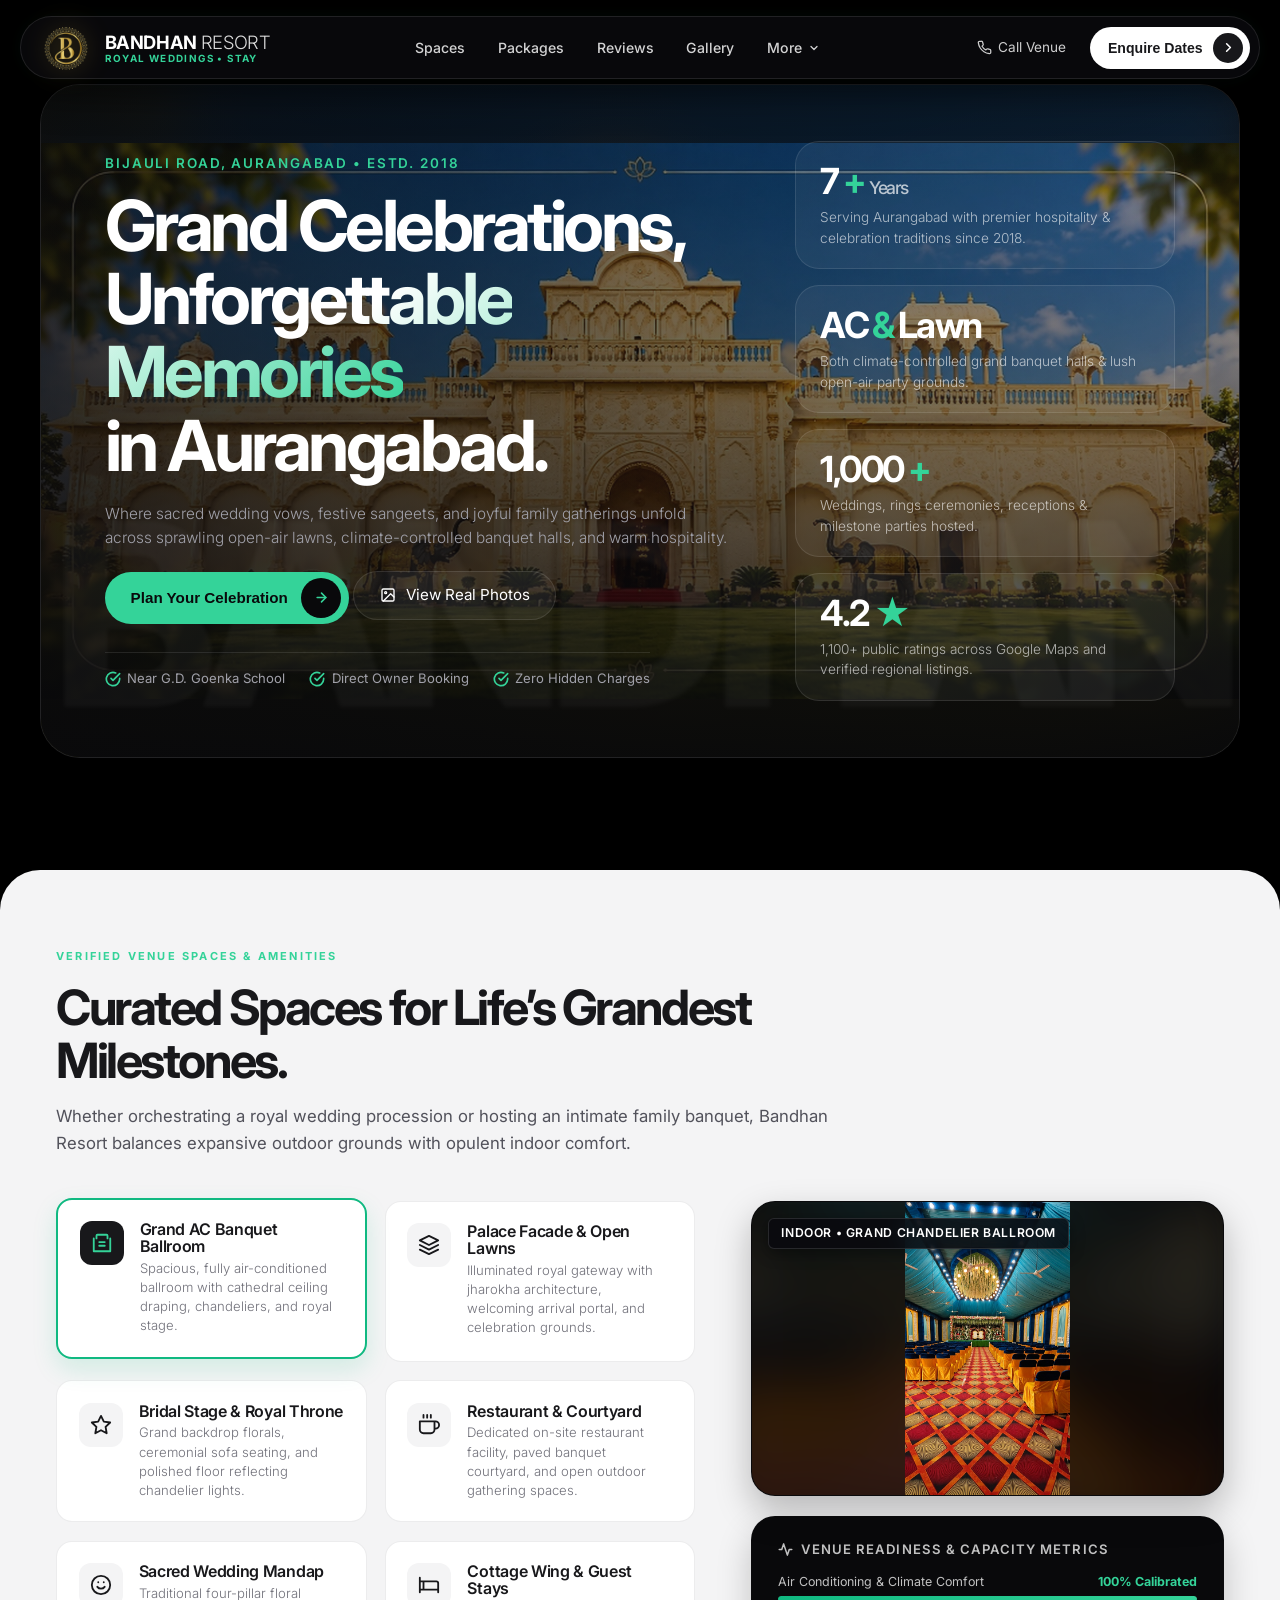
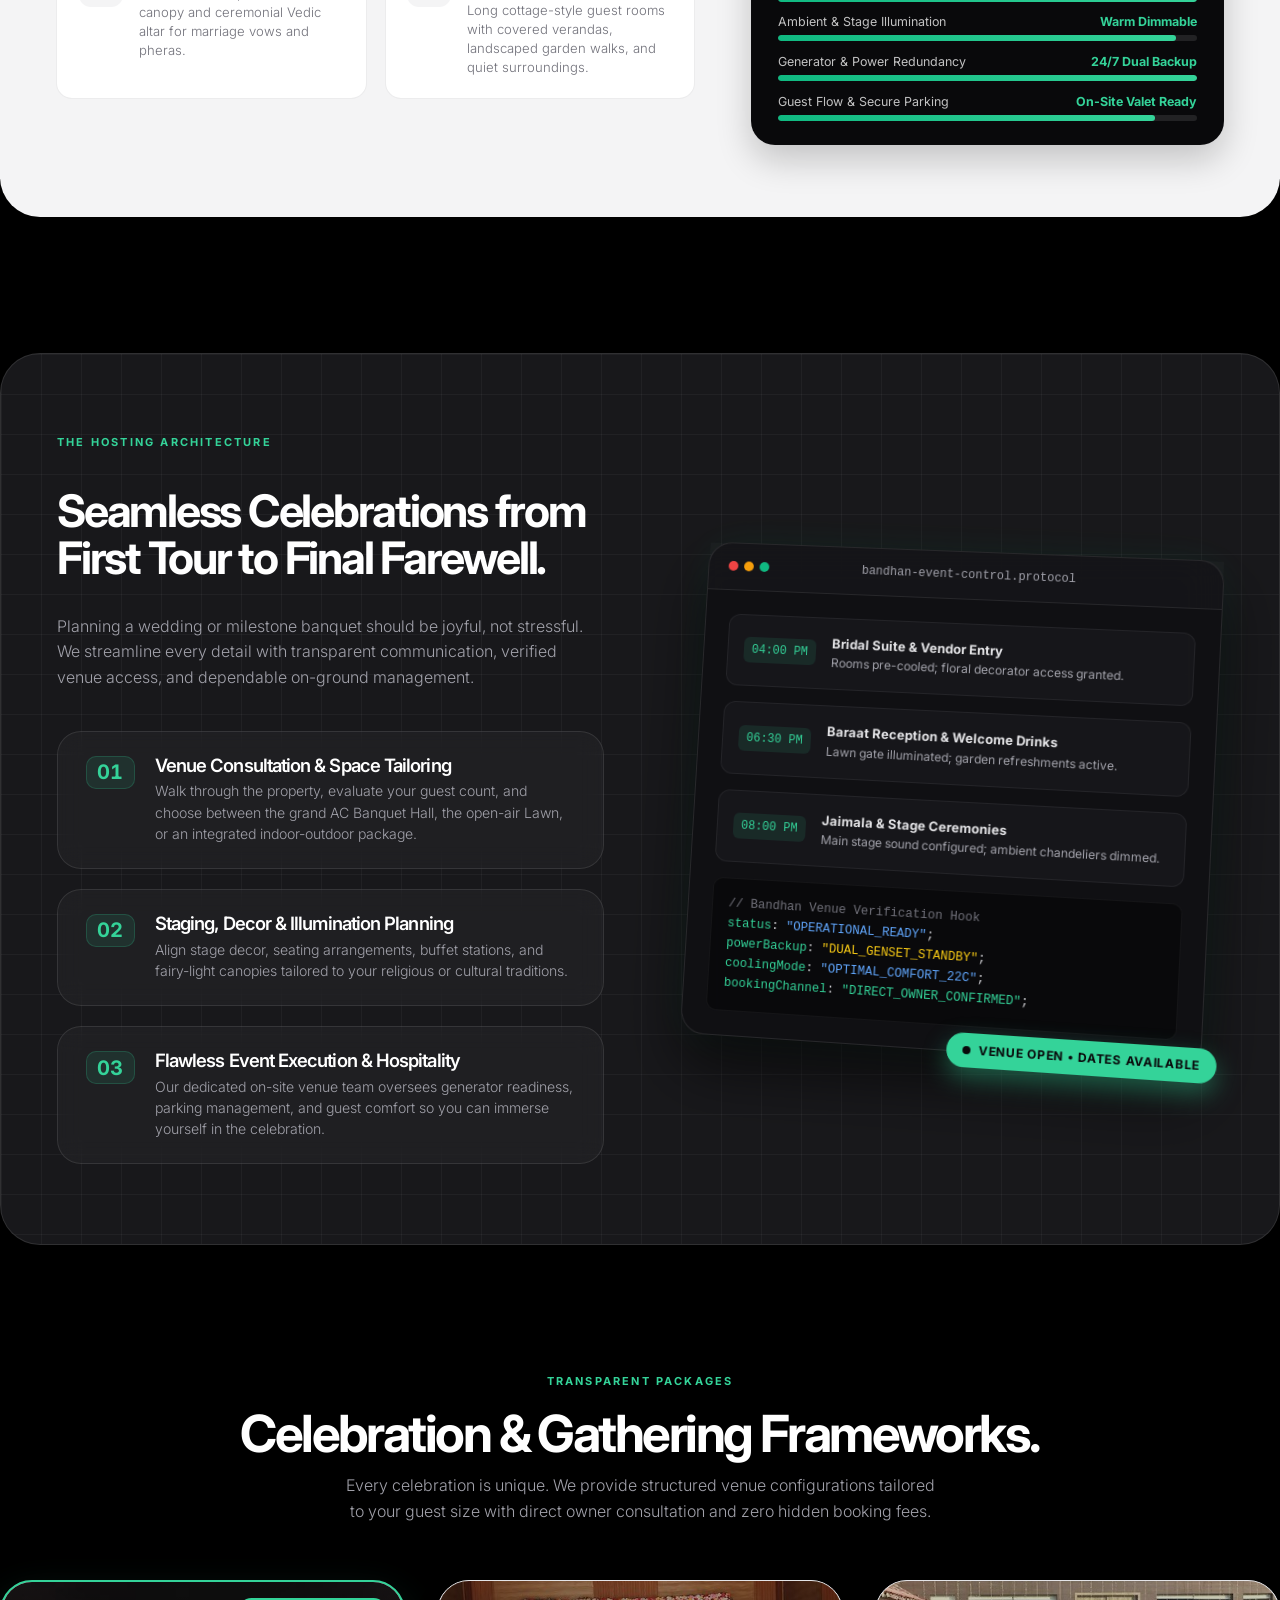
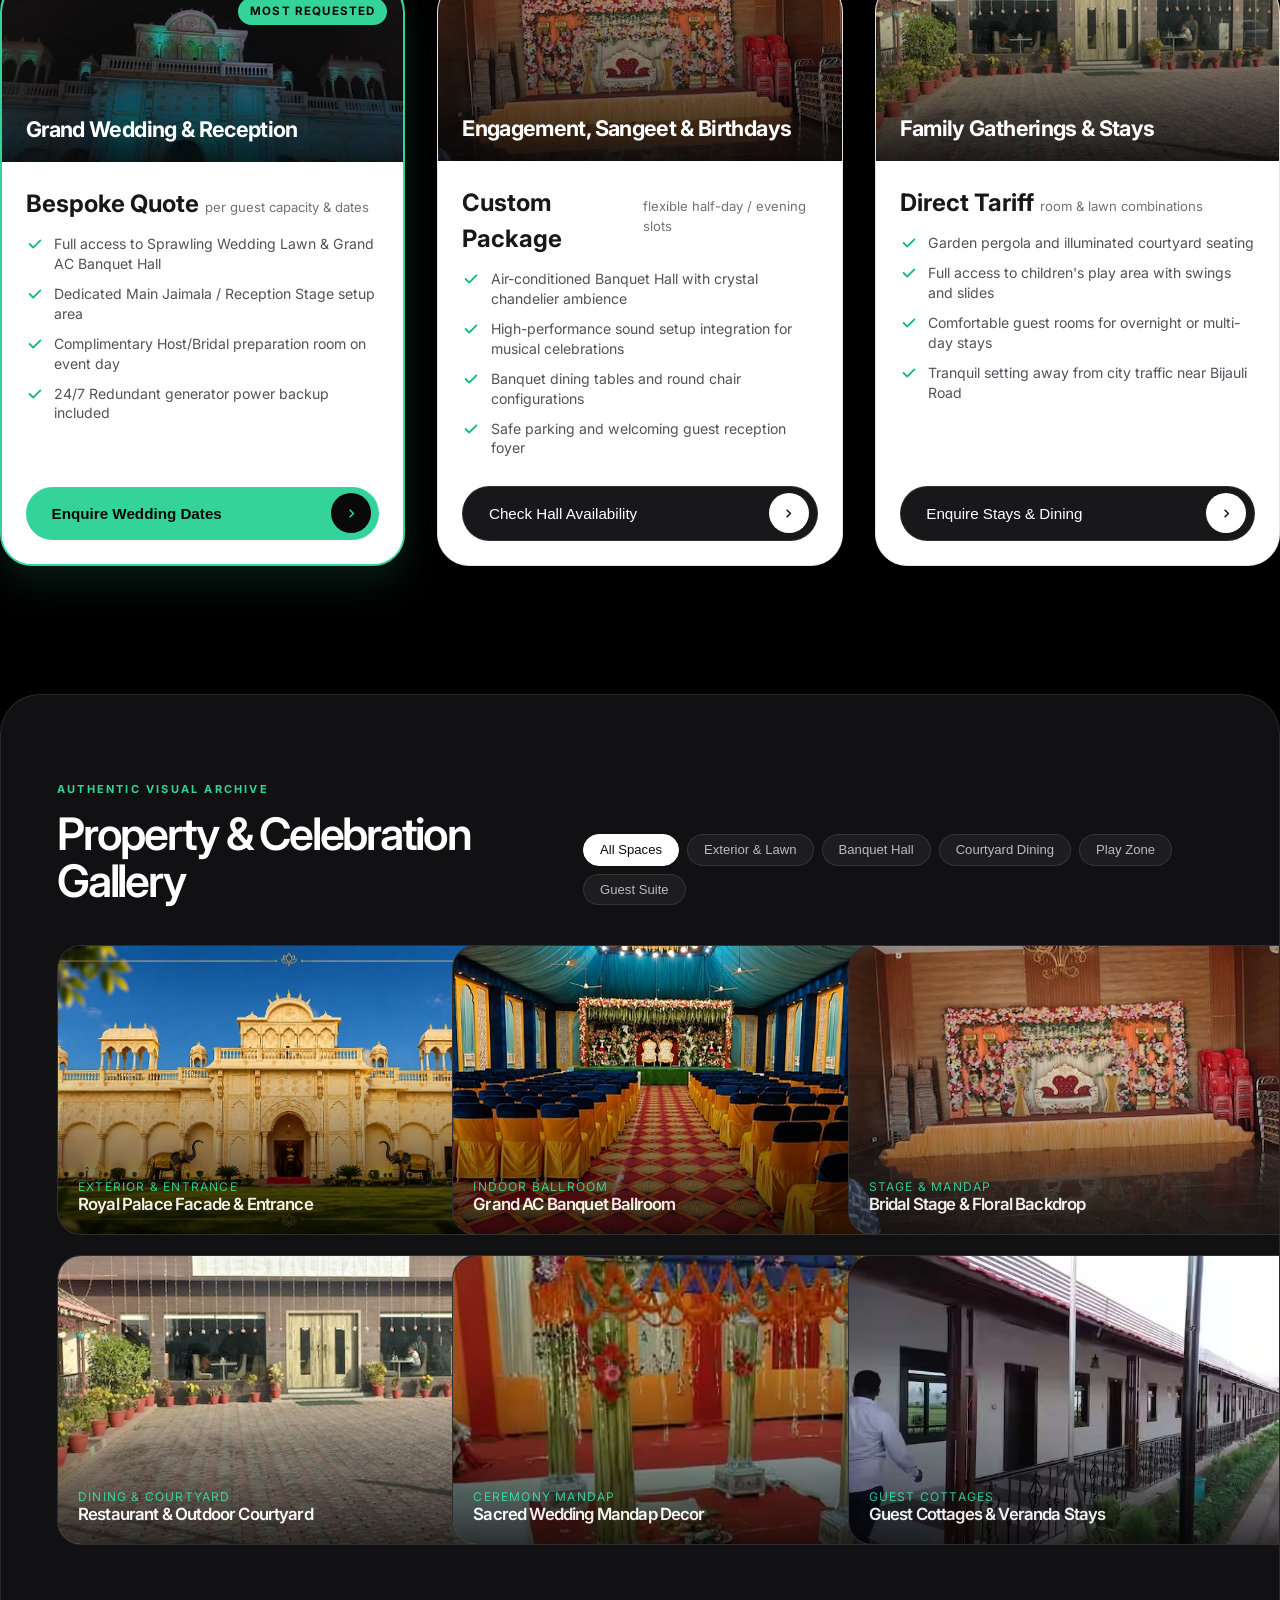
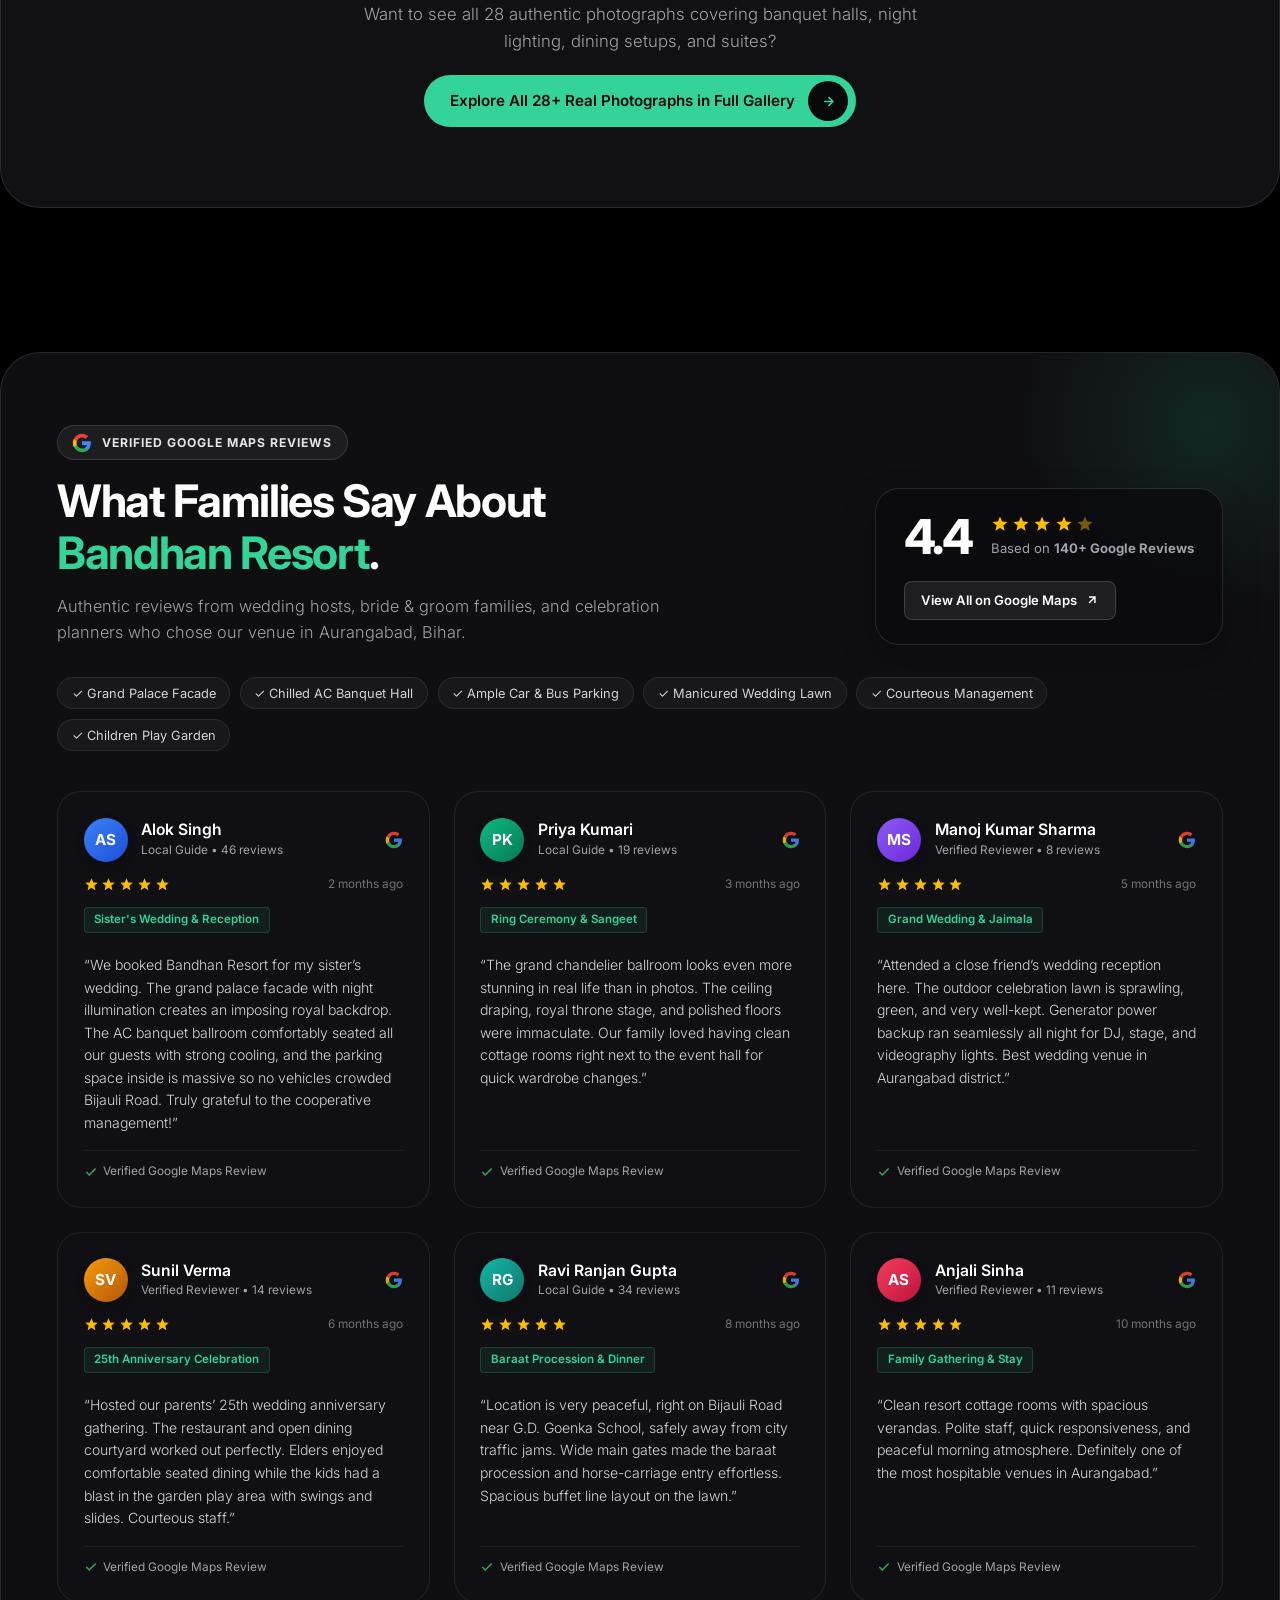
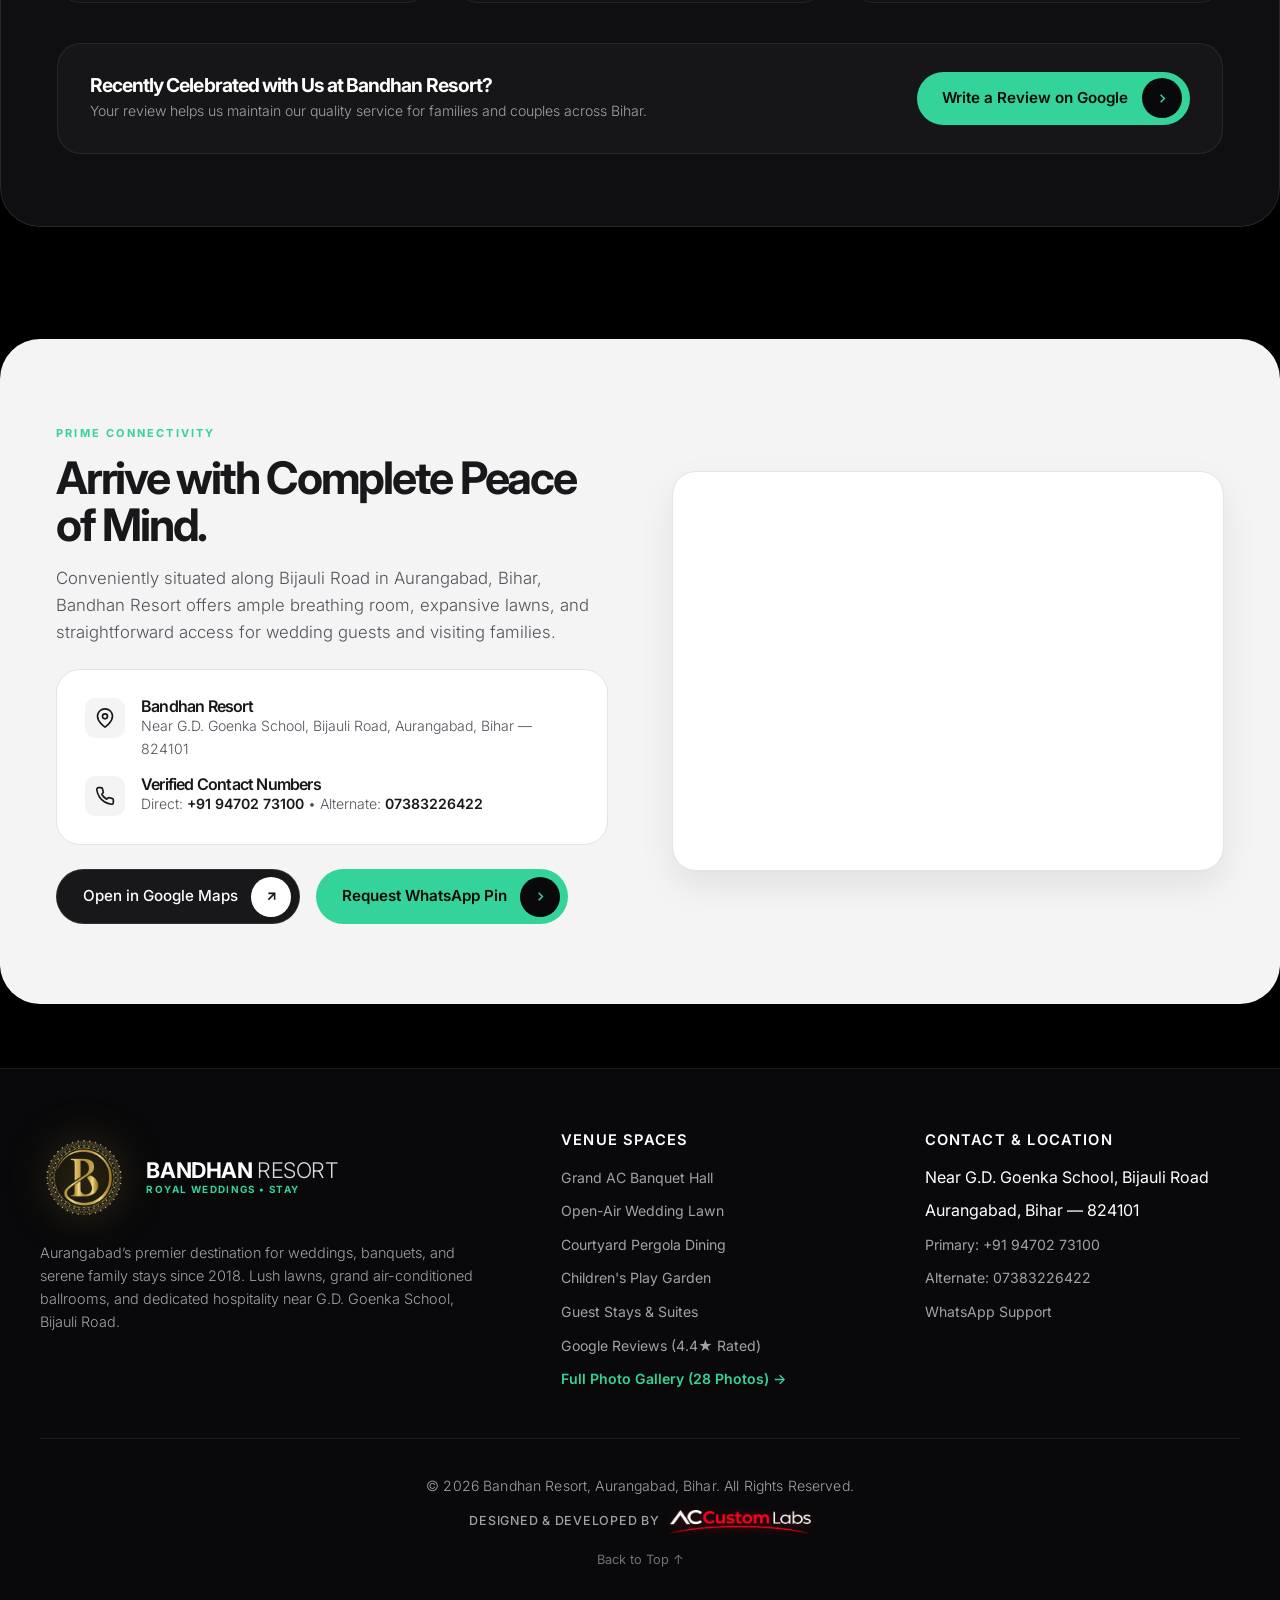
==== commit af4b8734: "feat: integrate full-visibility unzoomed ballroom and high-res grand palace hero photos" ====
--- a/index.html
+++ b/index.html
@@ -156,10 +156,11 @@
          ======================================================================= -->
     <section class="hero-wrapper site-container" id="hero">
       <div class="hero-container">
-        <!-- Authentic Real Resort Grand Palace Facade 4K Background Photo (Straight Landscaped) -->
+        <!-- Authentic Grand Palace Facade (Fully Visible, Zero Zoom, Crisp 4K Resolution) -->
+        <img src="assets/images/real/grand-palace-hero.jpg" alt="" class="hero-bg-backdrop" aria-hidden="true">
         <img src="assets/images/real/grand-palace-hero.jpg" alt="Bandhan Resort grand royal palace facade and landscaped grounds in 4K resolution" class="hero-bg-media">
         
-        <!-- Gradient Overlay: subtle vignette preserving 4K palace clarity -->
+        <!-- Gradient Overlay: subtle vignette preserving palace clarity -->
         <div class="hero-gradient-overlay"></div>
 
         <!-- Massive Watermark Text (20vw, 3.5% opacity, blur) -->
@@ -340,8 +341,9 @@
           <div class="feature-right">
             <div class="space-showcase-container" id="activeDisplayCard">
               
-              <!-- Clean Image Card (Unobstructed, Leveled, Crystal Clear) -->
-              <div class="space-photo-box">
+              <!-- Clean Image Card (Fully Visible, Zero Zoom, Centered Horizontally & Vertically) -->
+              <div class="space-photo-box" id="spacePhotoBox">
+                <img src="assets/images/real/banquet-ballroom-chandelier.jpg" alt="" class="space-photo-backdrop" id="spaceDisplayBackdrop" aria-hidden="true">
                 <img src="assets/images/real/banquet-ballroom-chandelier.jpg" alt="Grand AC Banquet Ballroom with Chandelier at Bandhan Resort" class="space-photo-img" id="spaceDisplayImg">
                 <div class="space-photo-badge" id="spaceDisplayBadge">
                   <span id="spaceBadgeText">INDOOR • GRAND CHANDELIER BALLROOM</span>
@@ -683,8 +685,8 @@
         <div class="gallery-grid" id="galleryGrid">
           
           <!-- Image 1: Real Palace Entrance -->
-          <div class="gallery-item" data-category="exterior" data-full="assets/images/real/palace-entrance.jpg" data-caption="Grand Architectural Palace Facade & Royal Entrance at Bandhan Resort">
-            <img src="assets/images/real/palace-entrance.jpg" alt="Bandhan Resort illuminated facade and royal entrance" class="gallery-item-img">
+          <div class="gallery-item" data-category="exterior" data-full="assets/images/real/grand-palace-hero.jpg" data-caption="Grand Architectural Palace Facade & Royal Lawns at Bandhan Resort">
+            <img src="assets/images/real/grand-palace-hero.jpg" alt="Bandhan Resort illuminated facade and royal entrance" class="gallery-item-img">
             <div class="gallery-item-overlay">
               <span class="gallery-item-cat">Exterior & Entrance</span>
               <h3 class="gallery-item-title">Royal Palace Facade & Entrance</h3>
@@ -1315,7 +1317,7 @@
         </p>
         <div class="developer-credit-bar">
           <span class="developer-credit-text">Designed &amp; Developed by</span>
-          <a href="#" class="developer-logo-link" title="AC Custom Labs" aria-label="AC Custom Labs">
+          <a href="https://accustomlabs.vercel.app" target="_blank" rel="noopener noreferrer" class="developer-logo-link" title="AC Custom Labs" aria-label="AC Custom Labs">
             <img src="assets/images/ac-custom-labs-logo.png" alt="AC Custom Labs" class="ac-custom-labs-img">
           </a>
         </div>
--- a/styles.css
+++ b/styles.css
@@ -76,6 +76,9 @@
   scroll-behavior: smooth;
   -webkit-font-smoothing: antialiased;
   -moz-osx-font-smoothing: grayscale;
+  overflow-x: hidden;
+  width: 100%;
+  max-width: 100vw;
 }
 
 body {
@@ -84,7 +87,14 @@
   min-height: 100vh;
   position: relative;
   overflow-x: hidden;
+  width: 100%;
+  max-width: 100vw;
   line-height: 1.5;
+}
+
+/* Universal media safety: prevent oversized media from expanding mobile screens */
+img, video, canvas, iframe {
+  max-width: 100%;
 }
 
 /* Noise Grain SVG Overlay disabled per user request */
@@ -96,7 +106,15 @@
 .site-container {
   max-width: 1600px;
   margin: 0 auto;
-  padding: 0 1.5rem;
+  padding: 0 1rem;
+  width: 100%;
+  box-sizing: border-box;
+}
+
+@media (min-width: 480px) {
+  .site-container {
+    padding: 0 1.25rem;
+  }
 }
 
 @media (min-width: 768px) {
@@ -641,7 +659,7 @@
 
 .hero-container {
   height: auto;
-  min-height: 680px;
+  min-height: 640px;
   border-radius: var(--radius-wrapper);
   position: relative;
   overflow: hidden;
@@ -650,8 +668,21 @@
   padding: 3.5rem 0 3.5rem;
   border: var(--glass-border);
   box-shadow: 0 25px 60px rgba(0, 0, 0, 0.8);
-  /* Bottom-heavy dark gradient */
-  background: radial-gradient(circle at 50% 20%, rgba(24, 24, 27, 0.6) 0%, #000000 100%);
+  /* Deep obsidian background */
+  background: #09090b;
+}
+
+.hero-bg-backdrop {
+  position: absolute;
+  inset: -25px;
+  width: calc(100% + 50px);
+  height: calc(100% + 50px);
+  object-fit: cover;
+  object-position: center center;
+  filter: blur(32px) brightness(0.35);
+  transform: scale(1.08);
+  pointer-events: none;
+  z-index: 1;
 }
 
 .hero-bg-media {
@@ -659,20 +690,21 @@
   inset: 0;
   width: 100%;
   height: 100%;
-  object-fit: cover;
-  object-position: center 38%;
-  opacity: 0.88;
-  z-index: 1;
+  object-fit: contain;
+  object-position: center center;
+  opacity: 0.95;
+  z-index: 2;
 }
 
 .hero-gradient-overlay {
   position: absolute;
   inset: 0;
-  z-index: 2;
+  z-index: 3;
   /* Multi-directional subtle gradient: keeps 4K palace clearly visible while providing dark contrast for text */
   background: 
-    linear-gradient(180deg, rgba(9, 9, 11, 0.25) 0%, rgba(9, 9, 11, 0.42) 40%, rgba(9, 9, 11, 0.94) 100%),
-    linear-gradient(90deg, rgba(9, 9, 11, 0.78) 0%, rgba(9, 9, 11, 0.38) 55%, rgba(9, 9, 11, 0.15) 100%);
+    linear-gradient(180deg, rgba(9, 9, 11, 0.2) 0%, rgba(9, 9, 11, 0.38) 42%, rgba(9, 9, 11, 0.92) 100%),
+    linear-gradient(90deg, rgba(9, 9, 11, 0.72) 0%, rgba(9, 9, 11, 0.3) 55%, rgba(9, 9, 11, 0.1) 100%);
+  pointer-events: none;
 }
 
 /* Massive background watermark text (20vw, 3% opacity, blur filter) */
@@ -730,11 +762,13 @@
 }
 
 .hero-title {
-  font-size: clamp(2.5rem, 5.5vw, 5rem);
+  font-size: clamp(2rem, 5.5vw, 5rem);
   font-weight: 700;
   letter-spacing: -0.05em;
   line-height: 1.04;
   color: var(--color-white);
+  word-break: break-word;
+  overflow-wrap: break-word;
 }
 
 .hero-title .title-highlight {
@@ -744,10 +778,13 @@
 }
 
 .hero-subtitle {
-  font-size: clamp(1rem, 1.2vw, 1.2rem);
+  font-size: clamp(0.95rem, 1.2vw, 1.2rem);
   color: var(--color-zinc-400);
   font-weight: 300;
   max-width: 640px;
+  word-break: break-word;
+  overflow-wrap: break-word;
+}
   line-height: 1.6;
 }
 
@@ -944,19 +981,39 @@
   min-height: 280px;
   box-shadow: 0 15px 35px rgba(0, 0, 0, 0.25);
   border: 1px solid rgba(24, 24, 27, 0.1);
+  display: flex;
+  align-items: center;
+  justify-content: center;
+}
+
+.space-photo-backdrop {
+  position: absolute;
+  inset: -20px;
+  width: calc(100% + 40px);
+  height: calc(100% + 40px);
+  object-fit: cover;
+  object-position: center center;
+  filter: blur(28px) brightness(0.42);
+  transform: scale(1.1);
+  pointer-events: none;
+  z-index: 1;
+  opacity: 0.55;
+  transition: opacity 250ms ease;
 }
 
 .space-photo-img {
+  position: relative;
+  z-index: 2;
   width: 100%;
   height: 100%;
-  object-fit: cover;
-  object-position: center 28%;
+  object-fit: contain;
+  object-position: center center;
   display: block;
   transition: opacity 250ms ease, transform 500ms cubic-bezier(0.16, 1, 0.3, 1);
 }
 
 .space-photo-box:hover .space-photo-img {
-  transform: scale(1.04);
+  transform: scale(1.02);
 }
 
 .space-photo-badge {
@@ -2600,12 +2657,12 @@
   display: flex;
   align-items: center;
   justify-content: space-between;
-  margin-bottom: 2rem;
+  margin-bottom: 1.5rem;
 }
 
 .mobile-drawer-close {
-  width: 42px;
-  height: 42px;
+  width: 40px;
+  height: 40px;
   border-radius: 50%;
   background: rgba(255, 255, 255, 0.1);
   border: var(--glass-border);
@@ -2615,52 +2672,95 @@
   align-items: center;
   justify-content: center;
   cursor: pointer;
+  flex-shrink: 0;
 }
 
 @media (max-width: 768px) {
   .mobile-nav-drawer {
-    padding: 2rem 1.5rem 3rem;
+    padding: 1.5rem 1.25rem 2.5rem;
     overflow-y: auto;
+    -webkit-overflow-scrolling: touch;
+    z-index: 2000;
+  }
+
+  .mobile-nav-links {
+    gap: 0.85rem;
   }
 
   .mobile-nav-links a {
-    font-size: 1.25rem;
-    padding: 0.65rem 0;
+    font-size: 1.15rem;
+    padding: 0.55rem 0;
+  }
+
+  .mobile-nav-contacts {
+    margin-top: 1.5rem;
+    gap: 0.75rem;
   }
 }
 
 /* 4. Responsive Header & Navbar on Small Screens */
-@media (max-width: 640px) {
+@media (max-width: 768px) {
   .header-wrapper {
-    top: 0.75rem;
+    top: 0.65rem;
     padding: 0 0.75rem;
+    width: 100%;
+    max-width: 100vw;
+    box-sizing: border-box;
   }
 
   .glass-navbar {
     padding: 0.35rem 0.5rem 0.35rem 0.85rem;
+    gap: 0.65rem;
+    min-height: 52px;
   }
 
   .brand-logo-img {
-    width: 44px;
-    height: 44px;
+    width: 42px;
+    height: 42px;
   }
 
   .brand-text {
-    font-size: 1.02rem;
+    font-size: 1rem;
   }
 
   .brand-badge {
-    display: none; /* Hide badge on small screens to conserve navbar space */
-  }
-
-  .btn-action {
-    padding: 0.35rem 0.4rem 0.35rem 1rem;
-    font-size: 0.85rem;
-  }
-
-  .btn-action .btn-icon-wrapper {
-    width: 2.1rem;
-    height: 2.1rem;
+    display: none;
+  }
+}
+
+@media (max-width: 480px) {
+  .header-wrapper {
+    top: 0.5rem;
+    padding: 0 0.5rem;
+  }
+
+  .glass-navbar {
+    padding: 0.25rem 0.4rem 0.25rem 0.65rem;
+    gap: 0.45rem;
+    min-height: 48px;
+  }
+
+  .brand-logo-img {
+    width: 36px;
+    height: 36px;
+  }
+
+  .brand-text {
+    font-size: 0.9rem;
+  }
+
+  .brand-subtext {
+    font-size: 0.52rem;
+  }
+
+  /* On narrow smartphones, conceal the navbar 'Enquire' pill so the header never squishes or overflows; the persistent bottom bar already provides quick enquiry access */
+  .glass-navbar .btn-action {
+    display: none;
+  }
+
+  .btn-mobile-toggle {
+    width: 38px;
+    height: 38px;
   }
 }
 
@@ -2668,8 +2768,8 @@
 @media (max-width: 1024px) {
   .hero-container {
     height: auto;
-    min-height: 80vh;
-    padding: 6.5rem 1.5rem 3rem;
+    min-height: 75vh;
+    padding: 6rem 1.5rem 2.5rem;
   }
 
   .hero-content {
@@ -2677,17 +2777,16 @@
     gap: 2.5rem;
   }
 
-  /* Transform vertical stat stack into a responsive grid on tablet & mobile */
   .hero-right {
     display: grid;
-    grid-template-columns: repeat(auto-fit, minmax(150px, 1fr));
+    grid-template-columns: repeat(auto-fit, minmax(140px, 1fr));
     max-width: 100%;
     margin-left: 0;
     gap: 0.75rem;
   }
 
   .glass-stat-card {
-    min-width: unset;
+    min-width: 0 !important;
     padding: 1rem 1.15rem;
   }
 
@@ -2698,31 +2797,49 @@
 
 @media (max-width: 640px) {
   .hero-wrapper {
-    padding-top: 0.5rem;
+    padding-top: 4.75rem;
     padding-bottom: 1.5rem;
   }
 
   .hero-container {
-    border-radius: 1.75rem;
-    padding: 5.5rem 1rem 2rem;
+    border-radius: 1.5rem;
+    padding: 2.25rem 1rem 1.75rem;
+    min-height: auto;
+  }
+
+  .hero-bg-media {
+    object-position: center 12%;
   }
 
   .hero-watermark {
-    display: none; /* Avoid GPU rendering lag on mobile devices */
+    display: none;
+  }
+
+  .hero-heritage-tag {
+    font-size: 0.72rem;
+    letter-spacing: 0.1em;
+    line-height: 1.3;
   }
 
   .hero-title {
-    font-size: clamp(2.1rem, 7.5vw, 3.2rem);
+    font-size: clamp(1.85rem, 7.5vw, 2.65rem);
+    line-height: 1.1;
+    word-break: break-word;
+    overflow-wrap: break-word;
   }
 
   .hero-subtitle {
-    font-size: 0.95rem;
+    font-size: 0.92rem;
+    line-height: 1.55;
+    word-break: break-word;
+    overflow-wrap: break-word;
   }
 
   .hero-actions {
     width: 100%;
     flex-direction: column;
     align-items: stretch;
+    gap: 0.75rem;
   }
 
   .hero-actions .btn-action,
@@ -2732,17 +2849,31 @@
   }
 
   .hero-verified-bar {
+    width: 100%;
     flex-direction: column;
     align-items: flex-start;
+    gap: 0.5rem;
+    font-size: 0.78rem;
+  }
+
+  .hero-right {
+    grid-template-columns: 1fr 1fr;
     gap: 0.6rem;
+    margin-top: 0.5rem;
+  }
+
+  .glass-stat-card {
+    padding: 0.85rem 0.75rem;
+    border-radius: 0.85rem;
   }
 
   .glass-stat-card .stat-metric {
-    font-size: 1.6rem;
+    font-size: 1.45rem;
   }
 
   .glass-stat-card .stat-desc {
-    font-size: 0.78rem;
+    font-size: 0.72rem;
+    line-height: 1.3;
   }
 }
 
@@ -2753,78 +2884,152 @@
   }
 
   .feature-wrapper {
-    padding: 2.5rem 1.25rem;
+    padding: 2.25rem 1.25rem;
     border-radius: 1.75rem;
-  }
-
-  .feature-sticky-header {
-    position: static;
-    margin-bottom: 1.5rem;
+    overflow: hidden;
+  }
+
+  .feature-header-centered {
+    margin-bottom: 1.75rem;
+  }
+
+  .feature-heading {
+    font-size: clamp(1.85rem, 6vw, 2.75rem);
+    word-break: break-word;
+  }
+
+  .feature-description {
+    font-size: 0.95rem;
+    word-break: break-word;
   }
 
   .feature-grid-layout {
     display: flex;
     flex-direction: column;
     gap: 2rem;
-  }
-
-  .display-card {
-    min-height: 280px;
-    height: 320px;
-  }
-
-  .display-image-container {
-    min-height: 280px;
-  }
-
-  .floating-system-analysis {
-    padding: 0.85rem 1rem;
-    bottom: 0.75rem;
-    left: 0.75rem;
-    right: 0.75rem;
-  }
-}
-
-@media (min-width: 600px) and (max-width: 1079px) {
-  .feature-amenities-grid {
-    display: grid;
-    grid-template-columns: repeat(2, 1fr);
-    gap: 1rem;
-  }
-}
-
-@media (max-width: 599px) {
+    width: 100%;
+  }
+
+  .feature-left {
+    width: 100%;
+  }
+
+  .feature-right {
+    width: 100%;
+  }
+
+  .space-showcase-container {
+    width: 100%;
+  }
+}
+
+@media (max-width: 640px) {
+  .feature-wrapper {
+    padding: 2rem 1rem;
+    border-radius: 1.5rem;
+  }
+
   .feature-amenities-grid {
     display: flex;
     flex-direction: column;
     gap: 0.75rem;
+    width: 100%;
   }
 
   .amenity-card {
-    padding: 1rem;
-  }
-}
-
-/* 7. Hosting Architecture & 3D Window (Flattened on Touch Screens) */
+    padding: 1rem 0.85rem;
+    border-radius: 0.85rem;
+    width: 100%;
+  }
+
+  .amenity-info h4 {
+    font-size: 0.95rem;
+    word-break: break-word;
+  }
+
+  .amenity-info p {
+    font-size: 0.82rem;
+    line-height: 1.45;
+    word-break: break-word;
+  }
+
+  .space-photo-box {
+    width: 100%;
+    aspect-ratio: 16 / 10;
+    border-radius: 1rem;
+  }
+
+  .space-photo-badge {
+    top: 0.65rem;
+    left: 0.65rem;
+    padding: 0.25rem 0.5rem;
+    font-size: 0.68rem;
+    max-width: calc(100% - 1.3rem);
+    white-space: nowrap;
+    overflow: hidden;
+    text-overflow: ellipsis;
+  }
+
+  .space-metrics-card {
+    padding: 1.15rem 0.85rem;
+    border-radius: 0.85rem;
+    margin-top: 0.85rem;
+    width: 100%;
+  }
+
+  .analysis-header {
+    flex-wrap: wrap;
+    gap: 0.4rem;
+    margin-bottom: 0.65rem;
+  }
+
+  .analysis-title {
+    font-size: 0.72rem;
+    flex-wrap: wrap;
+    word-break: break-word;
+  }
+
+  .metric-labels {
+    flex-wrap: wrap;
+    gap: 0.25rem;
+    font-size: 0.74rem;
+  }
+}
+
+/* 7. Hosting Architecture & Celebration Flow (Touch Screens) */
 @media (max-width: 991px) {
   .flow-section {
     padding: 2.5rem 0;
   }
 
   .flow-wrapper {
-    padding: 2.5rem 1.25rem;
+    padding: 2.25rem 1.25rem;
     border-radius: 1.75rem;
+    overflow: hidden;
   }
 
   .flow-content {
-    gap: 2.5rem;
-  }
-
-  /* Disable 3D tilt on tablet and mobile to ensure crystal clear readability and zero overflow */
+    gap: 2.25rem;
+    width: 100%;
+  }
+
+  .flow-left {
+    width: 100%;
+  }
+
+  .flow-right {
+    width: 100%;
+    perspective: none !important;
+  }
+
   .mockup-window-3d {
+    width: 100% !important;
+    max-width: 100% !important;
     transform: none !important;
     perspective: none !important;
     box-shadow: 0 15px 35px rgba(0, 0, 0, 0.5);
+    border-radius: 1rem;
+    overflow: hidden;
   }
 
   .mockup-window-3d:hover {
@@ -2832,27 +3037,64 @@
   }
 
   .mockup-bounce-tag {
-    position: static;
-    margin-top: 1rem;
-    display: inline-flex;
-    animation: none;
-    box-shadow: none;
+    position: static !important;
+    margin: 0.85rem auto 0 !important;
+    display: inline-flex !important;
+    transform: none !important;
+    animation: none !important;
+    box-shadow: none !important;
+    right: auto !important;
+    bottom: auto !important;
+    max-width: 100%;
+    font-size: 0.72rem;
+    padding: 0.35rem 0.75rem;
   }
 }
 
 @media (max-width: 640px) {
+  .flow-wrapper {
+    padding: 2rem 1rem;
+    border-radius: 1.5rem;
+  }
+
+  .flow-heading {
+    font-size: clamp(1.75rem, 6.2vw, 2.5rem);
+    word-break: break-word;
+  }
+
   .flow-step-box {
-    padding: 1.15rem;
-    gap: 1rem;
+    padding: 1rem 0.85rem;
+    gap: 0.85rem;
+    border-radius: 0.85rem;
+    width: 100%;
   }
 
   .flow-step-num {
-    font-size: 1rem;
-    padding: 0.25rem 0.5rem;
+    font-size: 0.95rem;
+    padding: 0.25rem 0.45rem;
   }
 
   .flow-step-body h4 {
-    font-size: 1.02rem;
+    font-size: 0.98rem;
+    word-break: break-word;
+  }
+
+  .flow-step-body p {
+    font-size: 0.82rem;
+    line-height: 1.45;
+    word-break: break-word;
+  }
+
+  .mockup-body {
+    padding: 1rem 0.85rem;
+    gap: 0.75rem;
+  }
+
+  .mockup-timeline-item {
+    padding: 0.85rem 0.75rem;
+    gap: 0.65rem;
+    font-size: 0.78rem;
+    word-break: break-word;
   }
 }
 
@@ -2871,6 +3113,7 @@
   .pricing-bento-grid {
     grid-template-columns: repeat(2, 1fr);
     gap: 1.25rem;
+    width: 100%;
   }
 
   .pricing-bento-grid > .bento-featured {
@@ -2879,16 +3122,39 @@
 }
 
 @media (max-width: 639px) {
+  .pricing-title {
+    font-size: clamp(1.75rem, 6.2vw, 2.5rem);
+    word-break: break-word;
+  }
+
+  .pricing-bento-grid {
+    display: flex;
+    flex-direction: column;
+    gap: 1.25rem;
+    width: 100%;
+  }
+
   .bento-card {
-    border-radius: 1.5rem;
+    border-radius: 1.35rem;
+    width: 100%;
+  }
+
+  .bento-top-media {
+    height: 160px;
   }
 
   .bento-bottom-content {
-    padding: 1.25rem;
+    padding: 1.15rem 0.85rem;
   }
 
   .bento-price-val {
     font-size: 1.35rem;
+  }
+
+  .bento-feature-item {
+    font-size: 0.82rem;
+    word-break: break-word;
+    gap: 0.5rem;
   }
 }
 
@@ -2899,12 +3165,14 @@
   }
 
   .gallery-wrapper {
-    padding: 2.5rem 1.25rem;
-    border-radius: 1.75rem;
+    padding: 2rem 1rem;
+    border-radius: 1.5rem;
+    width: 100%;
+    overflow: hidden;
   }
 
   .gallery-header {
-    margin-bottom: 1.75rem;
+    margin-bottom: 1.5rem;
   }
 
   .gallery-filters {
@@ -2913,8 +3181,9 @@
     overflow-x: auto;
     -webkit-overflow-scrolling: touch;
     scrollbar-width: none;
-    padding-bottom: 0.5rem;
-    width: 100%;
+    padding-bottom: 0.4rem;
+    width: 100%;
+    max-width: 100%;
   }
 
   .gallery-filters::-webkit-scrollbar {
@@ -2924,8 +3193,28 @@
   .gallery-filter-btn {
     flex-shrink: 0;
     white-space: nowrap;
-    padding: 0.5rem 1.1rem;
-    font-size: 0.85rem;
+    padding: 0.45rem 0.95rem;
+    font-size: 0.82rem;
+  }
+
+  .gallery-grid {
+    grid-template-columns: 1fr;
+    gap: 1rem;
+    width: 100%;
+  }
+
+  .gallery-item {
+    height: 230px;
+    border-radius: 0.85rem;
+    width: 100%;
+  }
+
+  .gallery-item-overlay {
+    padding: 1rem 0.85rem;
+  }
+
+  .gallery-item-title {
+    font-size: 0.95rem;
   }
 }
 
@@ -2937,19 +3226,20 @@
 
   .lightbox-content-box {
     width: 100%;
+    max-width: 96vw;
     max-height: 85dvh;
     justify-content: center;
   }
 
   .lightbox-img {
     max-height: 65dvh;
-    max-width: 96vw;
+    max-width: 94vw;
   }
 
   .lightbox-btn-prev, .lightbox-btn-next {
-    width: 42px;
-    height: 42px;
-    background: rgba(0, 0, 0, 0.65);
+    width: 38px;
+    height: 38px;
+    background: rgba(0, 0, 0, 0.7);
     border: 1px solid rgba(255, 255, 255, 0.2);
   }
 
@@ -2957,68 +3247,229 @@
   .lightbox-btn-next { right: 0.25rem; }
 
   .lightbox-btn-close {
-    top: -2.75rem;
-    right: 0.5rem;
-    width: 38px;
-    height: 38px;
+    top: -2.5rem;
+    right: 0.25rem;
+    width: 36px;
+    height: 36px;
   }
 
   .lightbox-caption {
-    font-size: 0.88rem;
+    font-size: 0.85rem;
     padding: 0 0.5rem;
-    margin-top: 0.75rem;
-  }
-}
-
-/* 11. Location & Map Section on Mobile */
+    margin-top: 0.65rem;
+  }
+}
+
+/* 11. Google Maps Reviews Section on Mobile */
+@media (max-width: 768px) {
+  .reviews-section {
+    padding: 2.5rem 0;
+  }
+
+  .reviews-wrapper {
+    padding: 2rem 1rem;
+    border-radius: 1.5rem;
+    width: 100%;
+    overflow: hidden;
+  }
+
+  .reviews-wrapper::before {
+    display: none;
+  }
+
+  .reviews-header-block {
+    gap: 1.25rem;
+    margin-bottom: 1.5rem;
+    width: 100%;
+  }
+
+  .reviews-main-title {
+    font-size: clamp(1.75rem, 6.2vw, 2.5rem);
+    word-break: break-word;
+  }
+
+  .reviews-subtitle {
+    font-size: 0.92rem;
+    line-height: 1.55;
+    word-break: break-word;
+  }
+
+  .google-rating-summary-card {
+    min-width: unset !important;
+    width: 100% !important;
+    padding: 1.15rem 0.85rem;
+    border-radius: 1rem;
+    box-sizing: border-box;
+  }
+
+  .rating-number-group {
+    gap: 0.85rem;
+    flex-wrap: wrap;
+  }
+
+  .rating-big-val {
+    font-size: 2.5rem;
+  }
+
+  .btn-google-review {
+    width: 100%;
+    justify-content: center;
+  }
+
+  .review-highlights-chips {
+    gap: 0.35rem;
+    margin-bottom: 1.5rem;
+    width: 100%;
+  }
+
+  .review-chip {
+    font-size: 0.72rem;
+    padding: 0.28rem 0.6rem;
+  }
+
+  .reviews-cards-grid {
+    grid-template-columns: 1fr !important;
+    gap: 1rem;
+    margin-bottom: 1.5rem;
+    width: 100%;
+  }
+
+  .review-card {
+    padding: 1.15rem 0.85rem;
+    border-radius: 1rem;
+    width: 100%;
+    box-sizing: border-box;
+  }
+
+  .review-card-header {
+    gap: 0.5rem;
+  }
+
+  .reviewer-name {
+    font-size: 0.92rem;
+    word-break: break-word;
+  }
+
+  .review-body-text {
+    font-size: 0.84rem;
+    line-height: 1.55;
+    word-break: break-word;
+    margin: 0.35rem 0 0.85rem;
+  }
+
+  .reviews-bottom-action {
+    padding: 1.25rem 0.85rem;
+    flex-direction: column;
+    align-items: stretch;
+    text-align: center;
+    gap: 1rem;
+    border-radius: 1rem;
+    width: 100%;
+    box-sizing: border-box;
+  }
+
+  .reviews-bottom-action .btn-action {
+    width: 100%;
+    justify-content: center;
+  }
+}
+
+/* 12. Location & Map Section on Mobile */
 @media (max-width: 991px) {
   .location-section {
     padding: 2.5rem 0;
   }
 
   .location-wrapper {
-    padding: 2.5rem 1.25rem;
+    padding: 2.25rem 1.25rem;
     border-radius: 1.75rem;
+    overflow: hidden;
   }
 
   .map-card {
-    height: 300px;
+    height: 280px;
+    width: 100%;
   }
 }
 
 @media (max-width: 640px) {
+  .location-wrapper {
+    padding: 2rem 1rem;
+    border-radius: 1.5rem;
+  }
+
+  .location-info h2 {
+    font-size: clamp(1.75rem, 6.2vw, 2.5rem);
+    word-break: break-word;
+  }
+
+  .location-info p {
+    font-size: 0.92rem;
+    line-height: 1.55;
+    word-break: break-word;
+  }
+
   .location-address-card {
-    padding: 1.25rem;
+    padding: 1.15rem 0.85rem;
+    border-radius: 0.85rem;
+    width: 100%;
+    box-sizing: border-box;
   }
 
   .address-row {
-    gap: 0.75rem;
+    gap: 0.65rem;
   }
 
   .address-icon {
     width: 36px;
     height: 36px;
-  }
-}
-
-/* 12. Interactive Enquiry Modal on Mobile */
+    flex-shrink: 0;
+  }
+
+  .address-text h5 {
+    font-size: 0.95rem;
+  }
+
+  .address-text p {
+    font-size: 0.82rem;
+    line-height: 1.45;
+    word-break: break-word;
+  }
+
+  .location-info a.btn-action {
+    width: 100%;
+    justify-content: center;
+  }
+
+  .map-card {
+    height: 250px;
+    border-radius: 1rem;
+    width: 100%;
+  }
+}
+
+/* 13. Interactive Enquiry Modal on Mobile */
 @media (max-width: 640px) {
   .modal-overlay {
-    padding: 0.75rem;
-    align-items: flex-end; /* Sheet appearance on smartphones */
+    padding: 0.5rem;
+    align-items: flex-end;
   }
 
   .modal-box {
-    padding: 1.75rem 1.25rem;
+    padding: 1.5rem 1rem;
     border-radius: 1.5rem 1.5rem 0.5rem 0.5rem;
     max-height: 88dvh;
+    width: 100%;
+    overflow-y: auto;
+    -webkit-overflow-scrolling: touch;
+    box-sizing: border-box;
   }
 
   .modal-close-btn {
-    top: 1.2rem;
-    right: 1.2rem;
-    width: 34px;
-    height: 34px;
+    top: 1rem;
+    right: 1rem;
+    width: 32px;
+    height: 32px;
   }
 
   .form-row {
@@ -3027,15 +3478,72 @@
   }
 }
 
-/* 13. Footer on Mobile */
+/* 14. Footer on Mobile */
 @media (max-width: 768px) {
   .site-footer {
-    padding: 3rem 0 1.5rem;
+    padding: 2.5rem 0 1.5rem;
   }
 
   .footer-grid {
-    gap: 2rem;
-    margin-bottom: 2rem;
-  }
-}
-
+    grid-template-columns: 1fr;
+    gap: 1.75rem;
+    margin-bottom: 1.75rem;
+    width: 100%;
+  }
+
+  .footer-brand p {
+    font-size: 0.88rem;
+    line-height: 1.55;
+    word-break: break-word;
+  }
+
+  .footer-bottom-centered {
+    padding-top: 1.25rem;
+    gap: 0.75rem;
+    width: 100%;
+  }
+
+  .copyright-line {
+    font-size: 0.76rem;
+    line-height: 1.5;
+    word-break: break-word;
+  }
+
+  .developer-credit-bar {
+    flex-wrap: wrap;
+    justify-content: center;
+    gap: 0.4rem;
+  }
+
+  .developer-credit-text {
+    font-size: 0.74rem;
+  }
+}
+
+/* 15. Mobile Sticky Bottom Quick Action Bar (< 480px) */
+@media (max-width: 480px) {
+  .mobile-bottom-bar {
+    padding: 0.45rem 0.5rem calc(0.45rem + env(safe-area-inset-bottom, 0px));
+    gap: 0.35rem;
+    width: 100%;
+    box-sizing: border-box;
+  }
+
+  .mobile-bar-btn {
+    padding: 0.5rem 0.35rem;
+    font-size: 0.75rem;
+    min-height: 40px;
+  }
+
+  .mobile-bar-btn svg {
+    width: 13px;
+    height: 13px;
+  }
+
+  .mobile-bar-btn-arrow {
+    width: 17px;
+    height: 17px;
+    font-size: 0.68rem;
+  }
+}
+
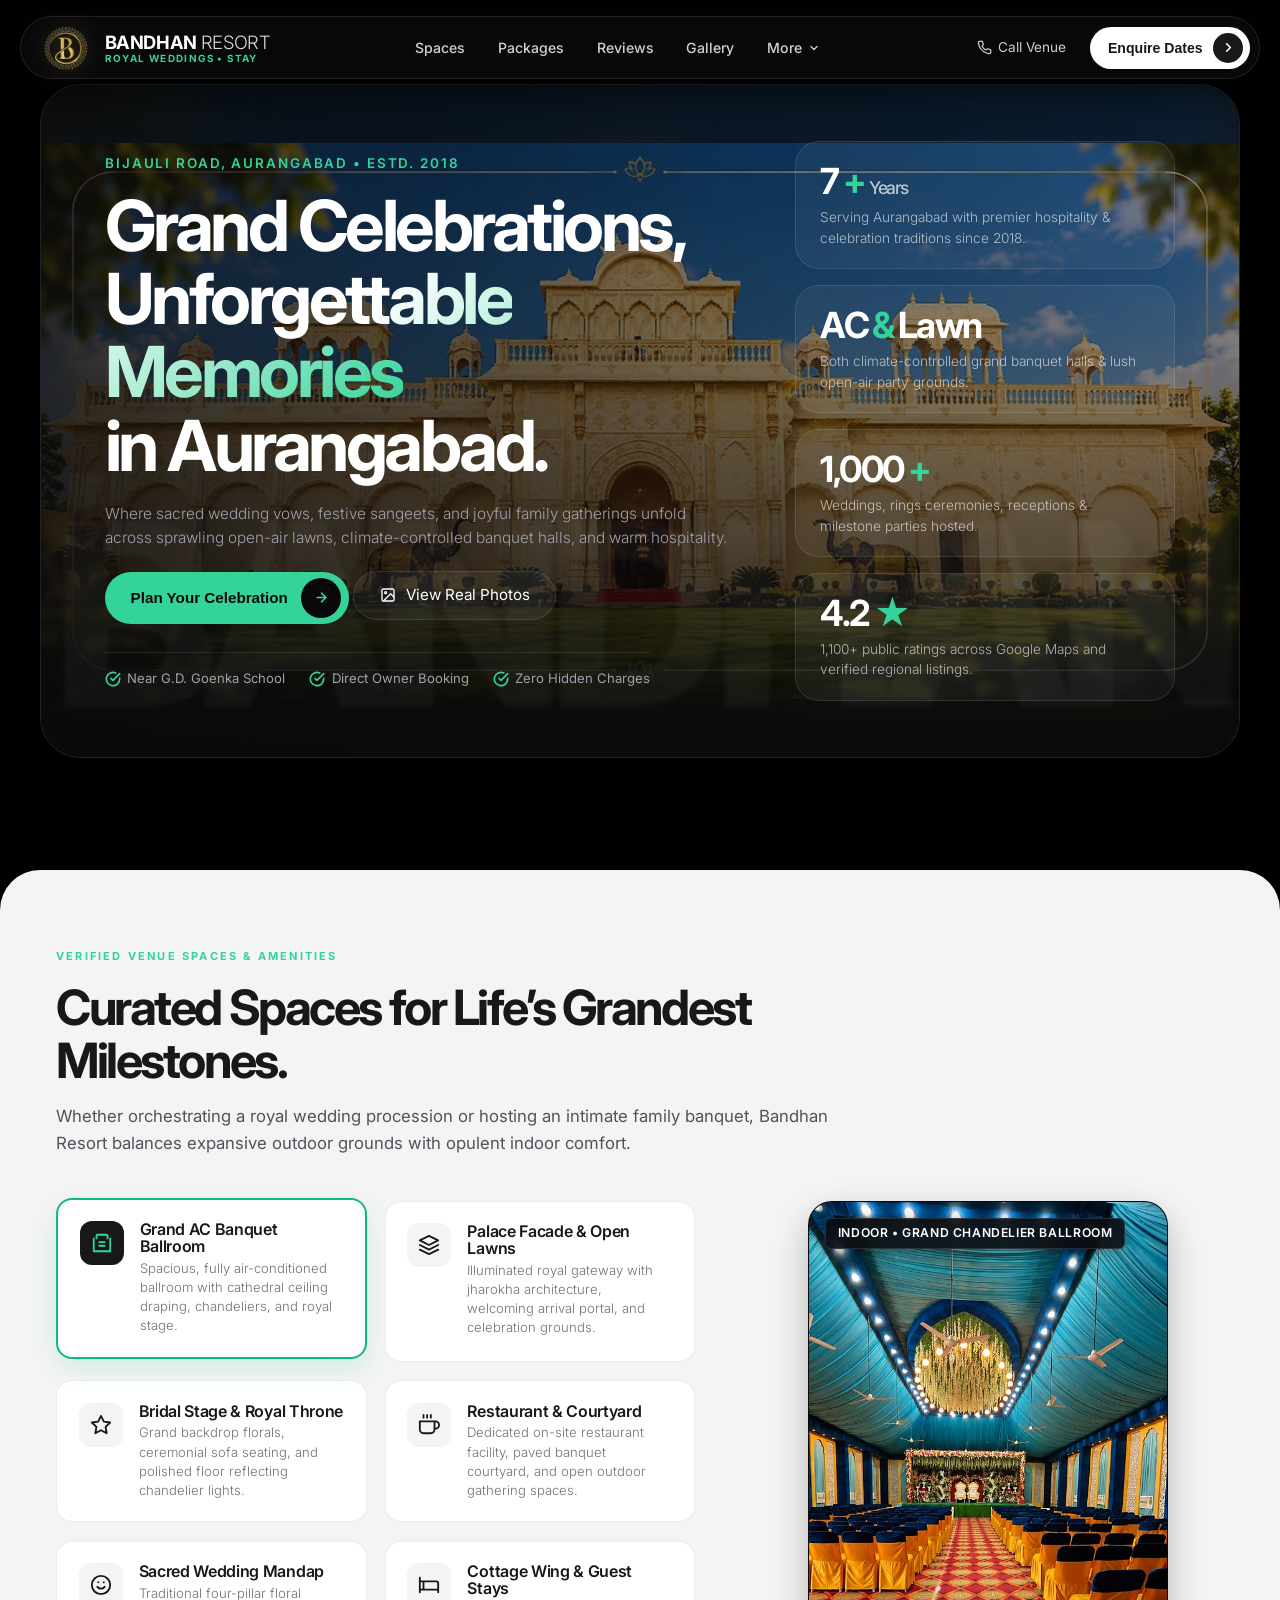
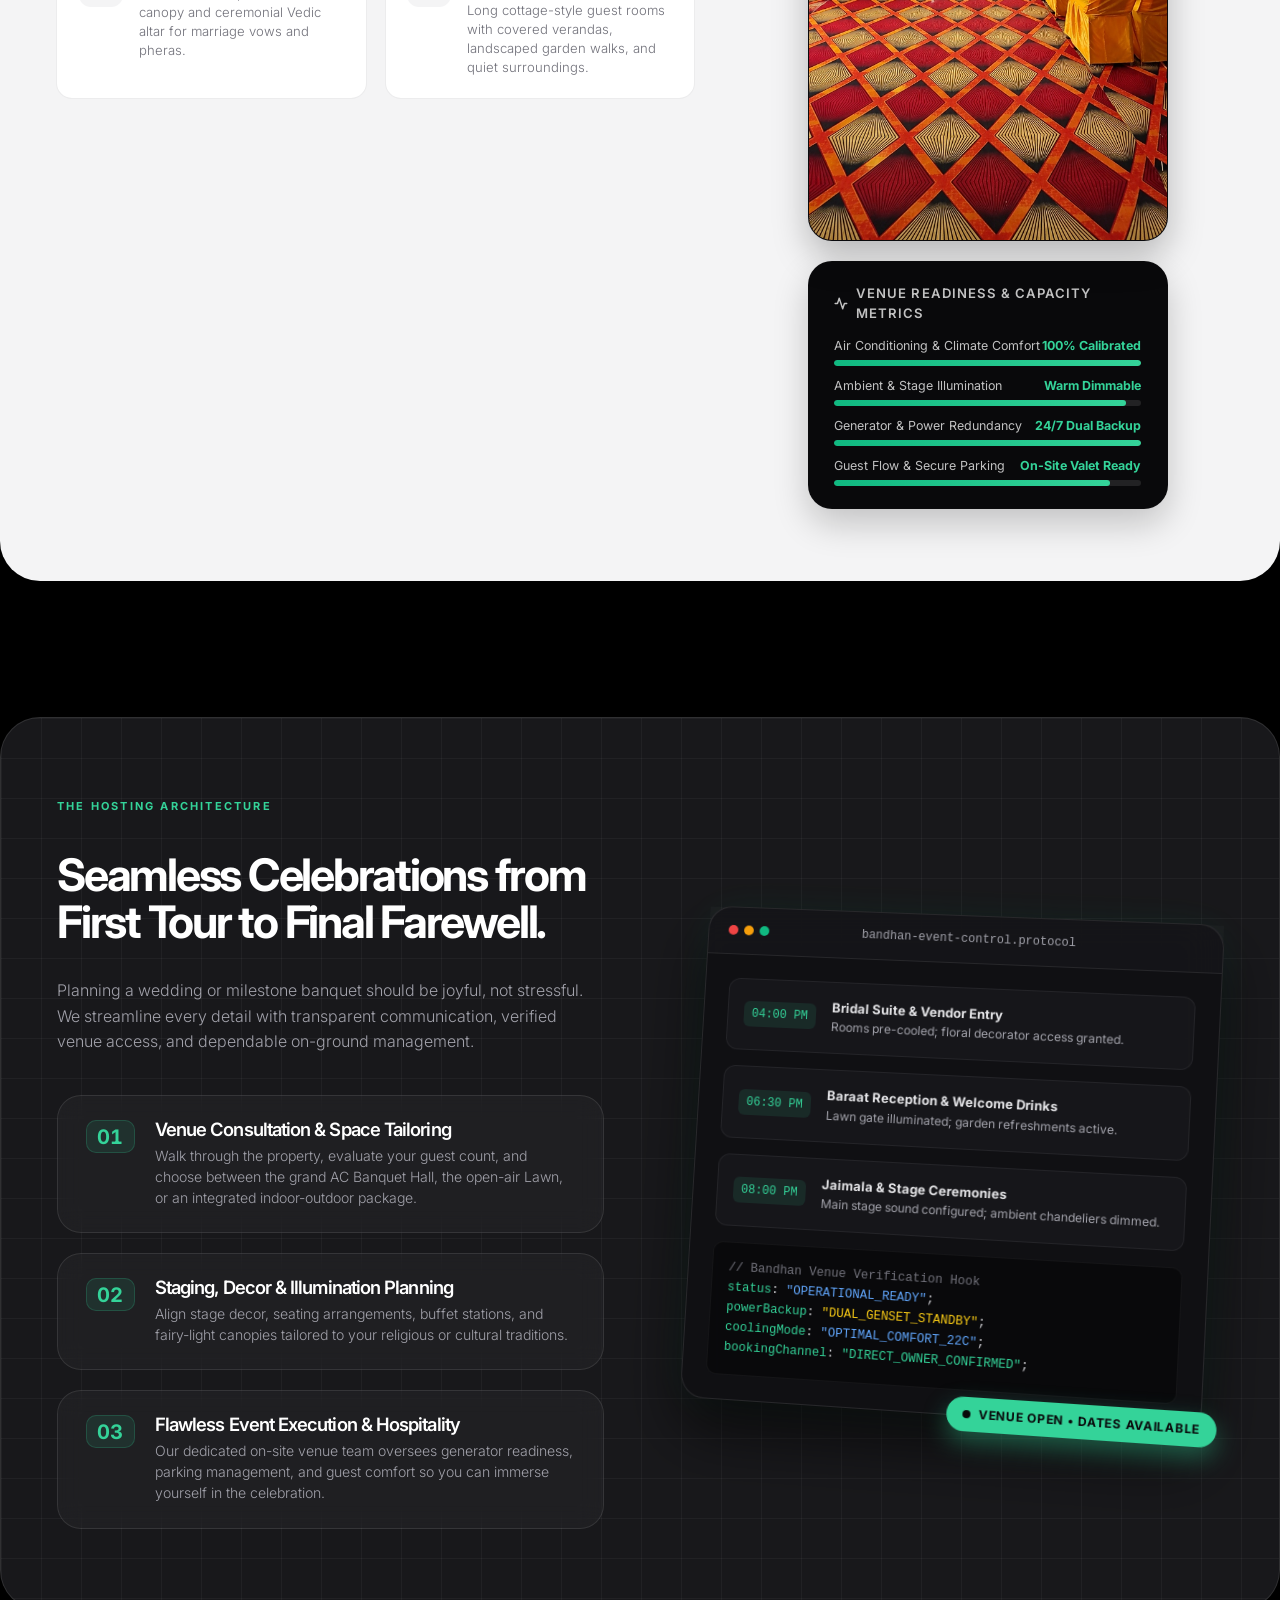
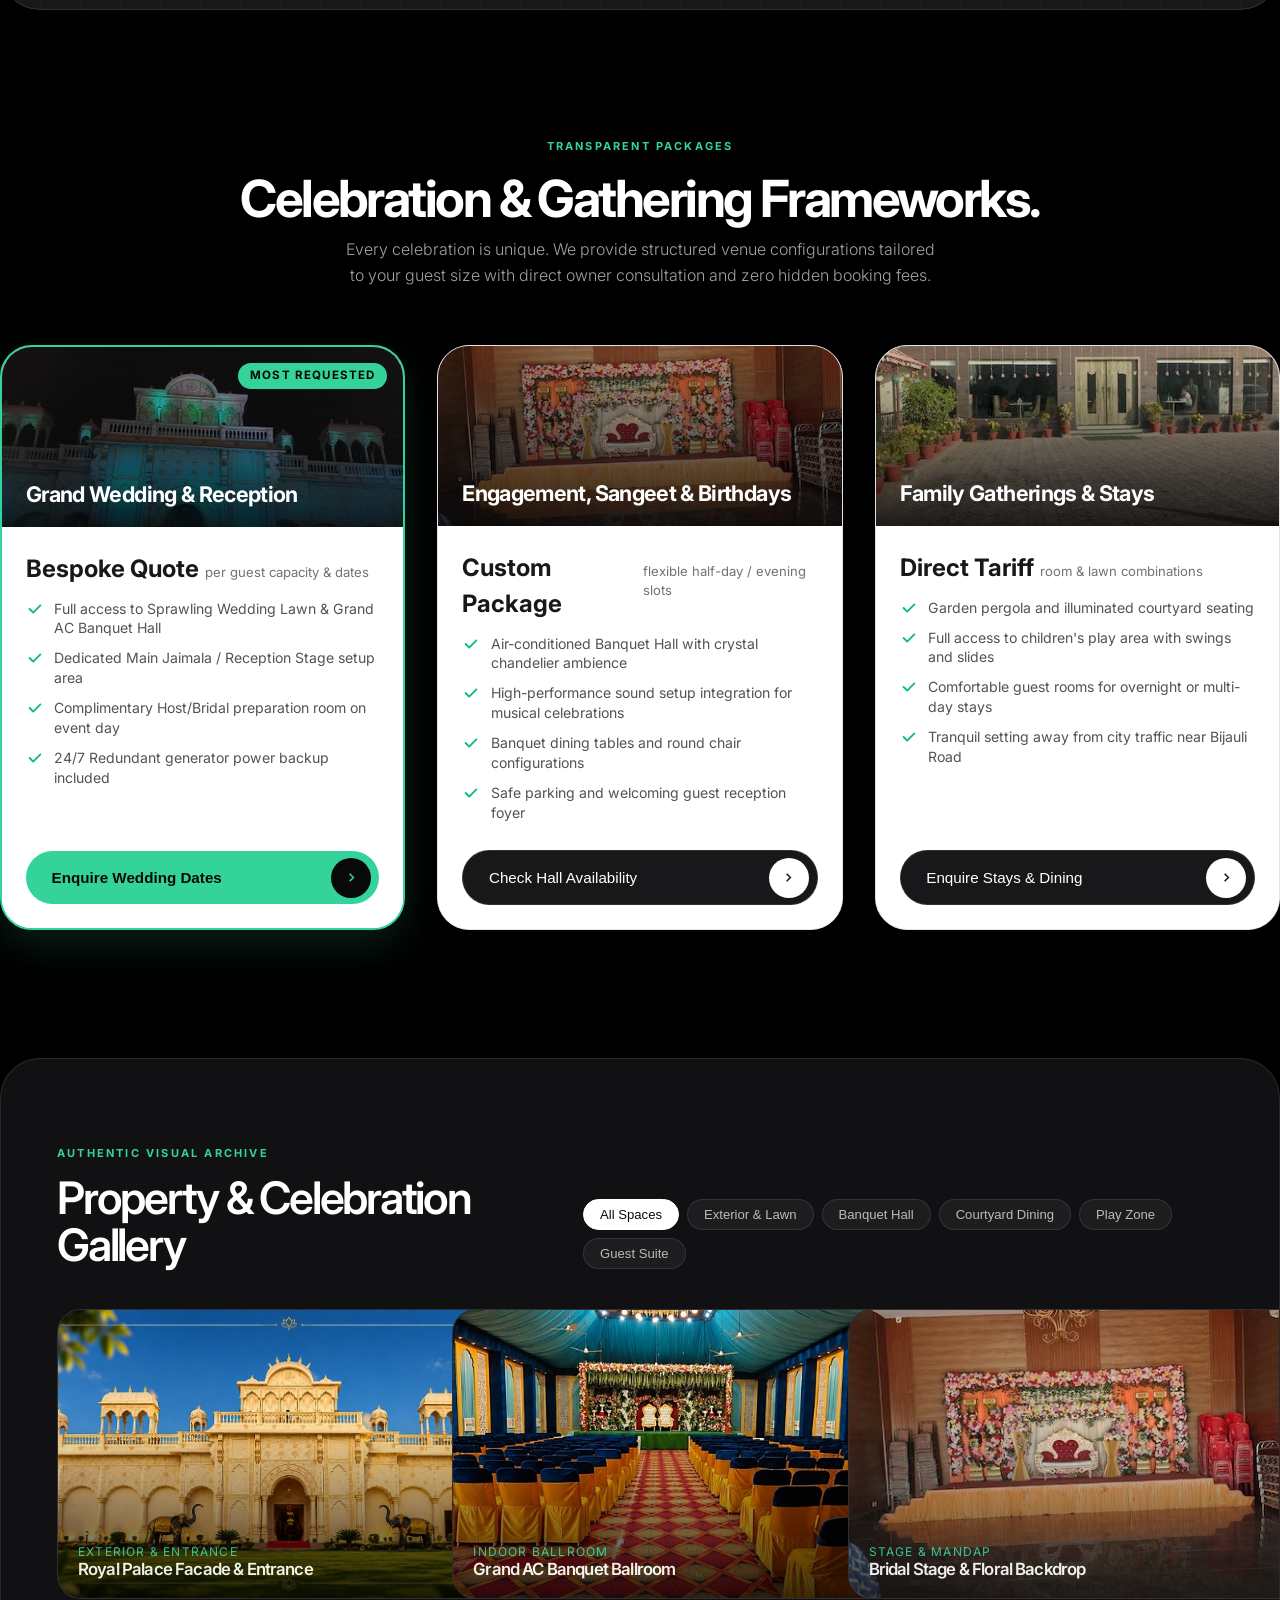
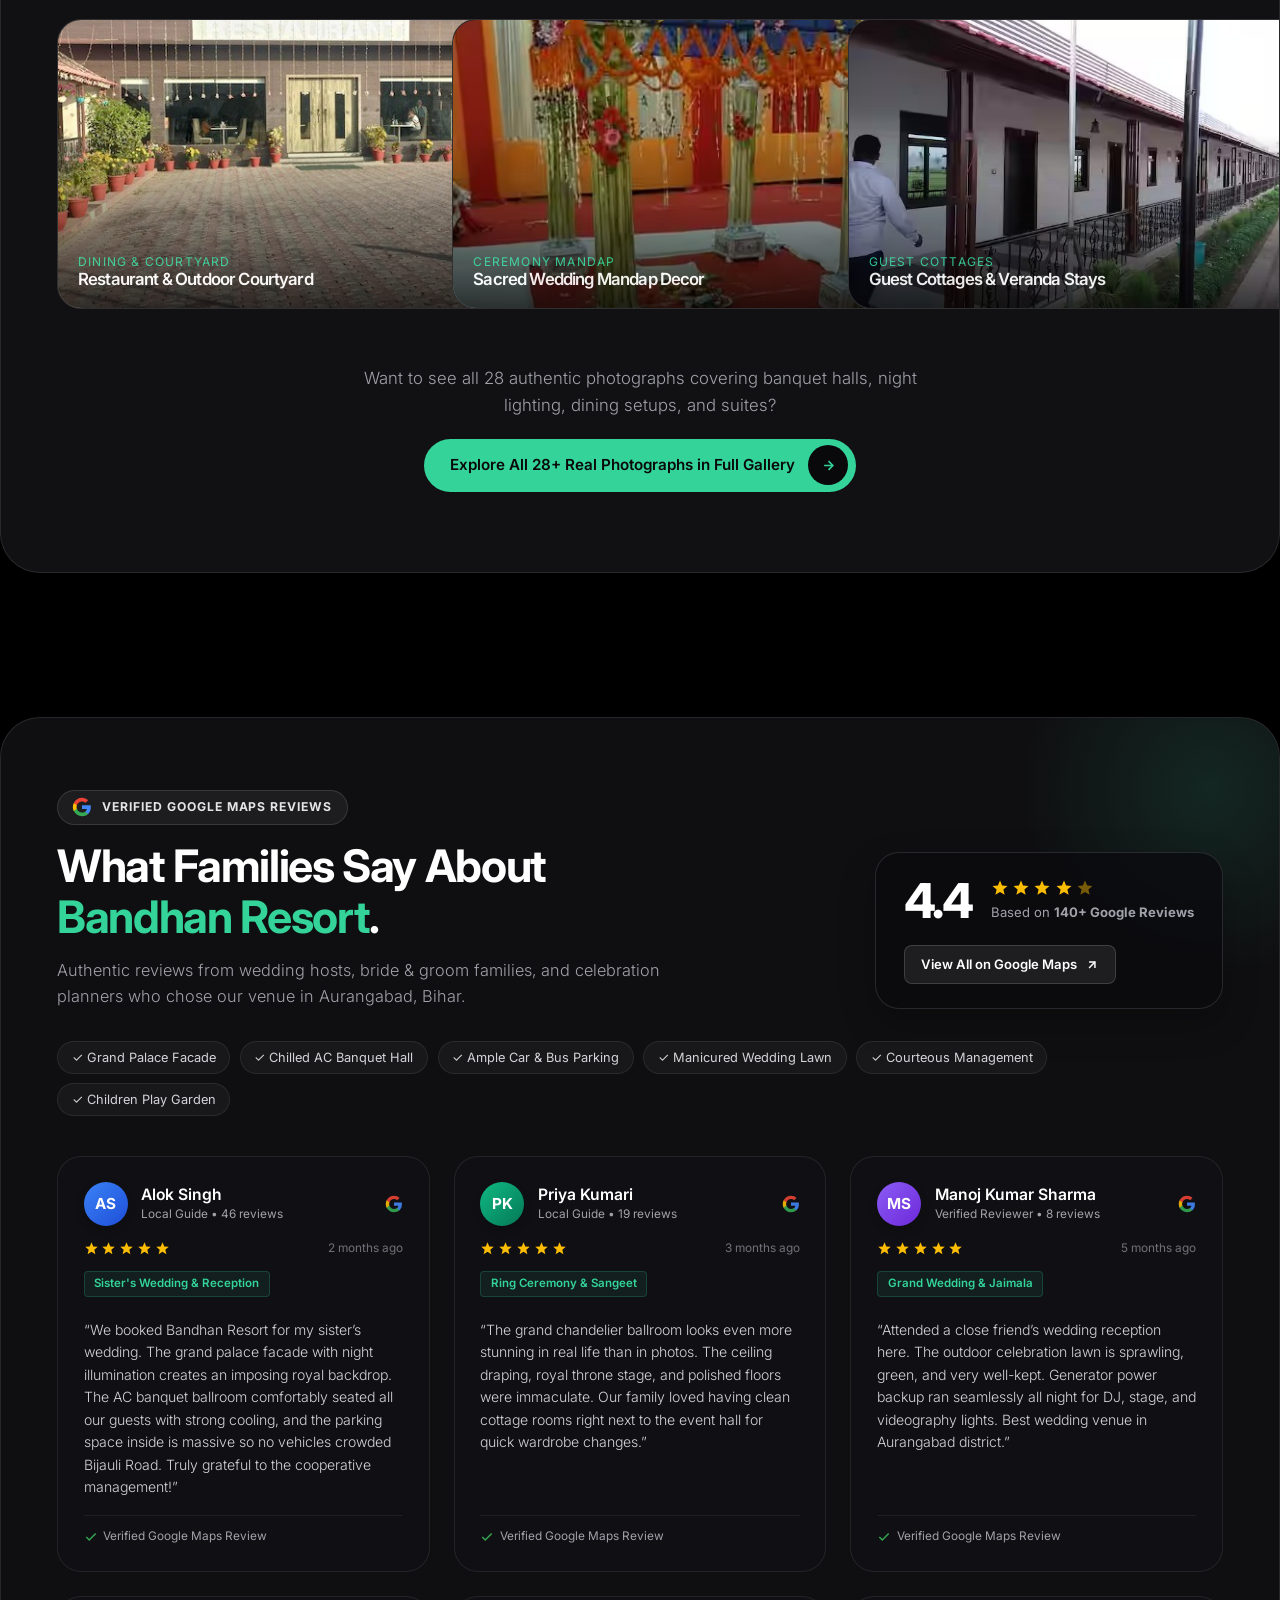
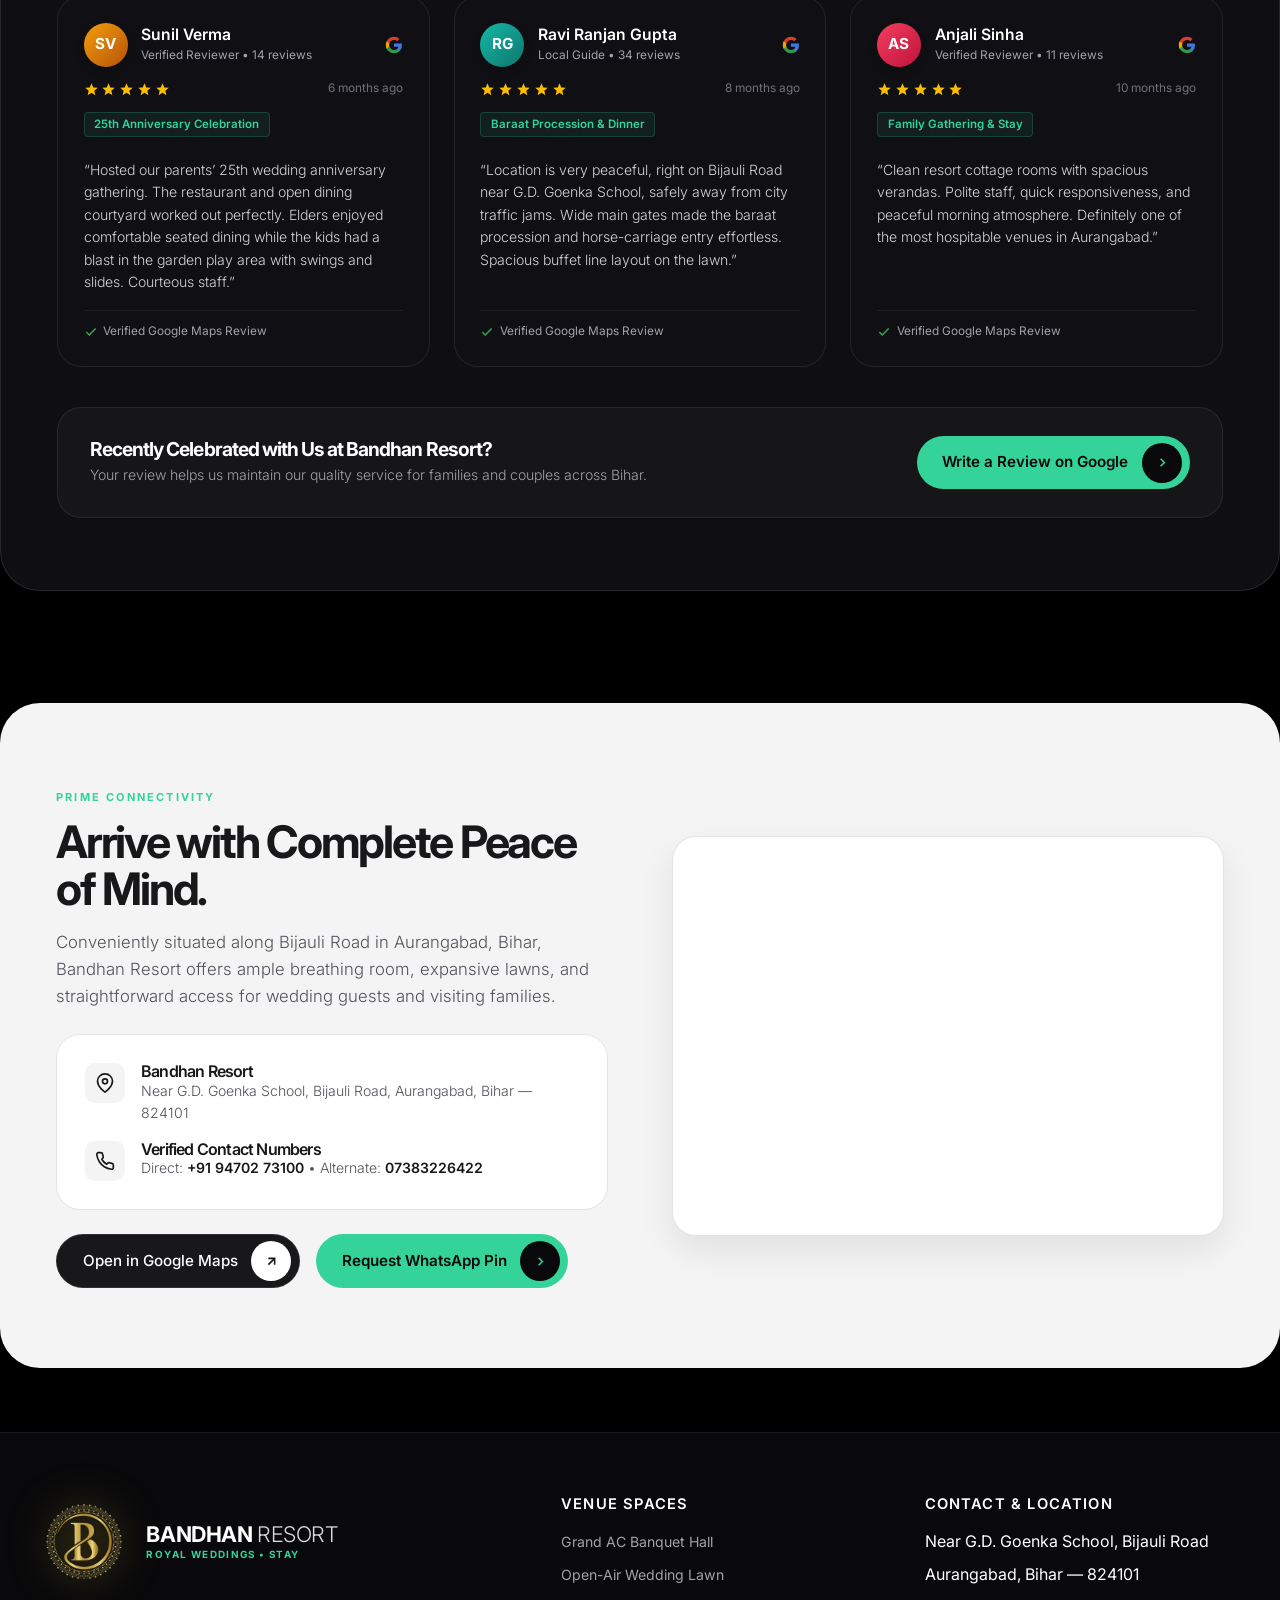
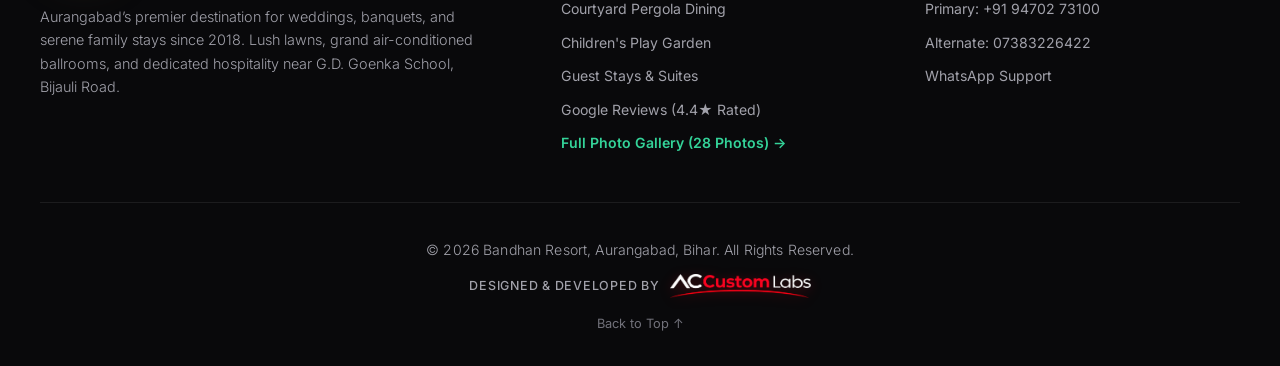
==== commit 25d18fb2: "feat: make indoor chandelier ballroom box portrait to match 9:16 photo and align correctly" ====
--- a/index.html
+++ b/index.html
@@ -269,7 +269,7 @@
             <div class="feature-amenities-grid" id="amenityGrid">
               
               <!-- 1. AC Banquet Hall -->
-              <div class="amenity-card is-active" data-space-key="banquet" data-img="assets/images/real/banquet-ballroom-chandelier.jpg" data-title="Grand AC Banquet Ballroom" data-badge="INDOOR • GRAND CHANDELIER BALLROOM">
+              <div class="amenity-card is-active" data-space-key="banquet" data-aspect="portrait" data-img="assets/images/real/banquet-ballroom-chandelier.jpg" data-title="Grand AC Banquet Ballroom" data-badge="INDOOR • GRAND CHANDELIER BALLROOM">
                 <div class="amenity-icon-box">
                   <svg width="22" height="22" viewBox="0 0 24 24" fill="none" stroke="currentColor" stroke-width="2" stroke-linecap="round" stroke-linejoin="round"><path d="M3 21h18M3 7v14M21 7v14M6 7V4a1 1 0 0 1 1-1h10a1 1 0 0 1 1 1v3M9 11h6M9 15h6"></path></svg>
                 </div>
@@ -280,7 +280,7 @@
               </div>
 
               <!-- 2. Wedding Lawn & Royal Facade -->
-              <div class="amenity-card" data-space-key="lawn" data-img="assets/images/real/grand-palace-hero.jpg" data-title="Palace Facade & Open Lawn Grounds" data-badge="OUTDOOR • ROYAL ILLUMINATION">
+              <div class="amenity-card" data-space-key="lawn" data-aspect="landscape" data-img="assets/images/real/grand-palace-hero.jpg" data-title="Palace Facade & Open Lawn Grounds" data-badge="OUTDOOR • ROYAL ILLUMINATION">
                 <div class="amenity-icon-box">
                   <svg width="22" height="22" viewBox="0 0 24 24" fill="none" stroke="currentColor" stroke-width="2" stroke-linecap="round" stroke-linejoin="round"><path d="M12 2L2 7l10 5 10-5-10-5zM2 17l10 5 10-5M2 12l10 5 10-5"></path></svg>
                 </div>
@@ -291,7 +291,7 @@
               </div>
 
               <!-- 3. Mandap & Stage Setup -->
-              <div class="amenity-card" data-space-key="stage" data-img="assets/images/real/stage-throne-setup.jpg" data-title="Royal Throne & Stage Setup" data-badge="STAGE • FLORAL THRONE DAIS">
+              <div class="amenity-card" data-space-key="stage" data-aspect="portrait" data-img="assets/images/real/stage-throne-setup.jpg" data-title="Royal Throne & Stage Setup" data-badge="STAGE • FLORAL THRONE DAIS">
                 <div class="amenity-icon-box">
                   <svg width="22" height="22" viewBox="0 0 24 24" fill="none" stroke="currentColor" stroke-width="2" stroke-linecap="round" stroke-linejoin="round"><polygon points="12 2 15.09 8.26 22 9.27 17 14.14 18.18 21.02 12 17.77 5.82 21.02 7 14.14 2 9.27 8.91 8.26 12 2"></polygon></svg>
                 </div>
@@ -302,7 +302,7 @@
               </div>
 
               <!-- 4. Outdoor Courtyard Dining -->
-              <div class="amenity-card" data-space-key="dining" data-img="assets/images/real/restaurant-courtyard.jpg" data-title="Restaurant & Courtyard Dining" data-badge="DINING • RESTAURANT COURTYARD">
+              <div class="amenity-card" data-space-key="dining" data-aspect="landscape" data-img="assets/images/real/restaurant-courtyard.jpg" data-title="Restaurant & Courtyard Dining" data-badge="DINING • RESTAURANT COURTYARD">
                 <div class="amenity-icon-box">
                   <svg width="22" height="22" viewBox="0 0 24 24" fill="none" stroke="currentColor" stroke-width="2" stroke-linecap="round" stroke-linejoin="round"><path d="M18 8h1a4 4 0 0 1 0 8h-1M2 8h16v9a4 4 0 0 1-4 4H6a4 4 0 0 1-4-4V8zM6 1v3M10 1v3M14 1v3"></path></svg>
                 </div>
@@ -313,7 +313,7 @@
               </div>
 
               <!-- 5. Sacred Wedding Mandap -->
-              <div class="amenity-card" data-space-key="mandap" data-img="assets/images/real/wedding-mandap.jpg" data-title="Traditional Wedding Mandap" data-badge="CEREMONY • SACRED MANDAP">
+              <div class="amenity-card" data-space-key="mandap" data-aspect="portrait" data-img="assets/images/real/wedding-mandap.jpg" data-title="Traditional Wedding Mandap" data-badge="CEREMONY • SACRED MANDAP">
                 <div class="amenity-icon-box">
                   <svg width="22" height="22" viewBox="0 0 24 24" fill="none" stroke="currentColor" stroke-width="2" stroke-linecap="round" stroke-linejoin="round"><circle cx="12" cy="12" r="10"></circle><path d="M8 14s1.5 2 4 2 4-2 4-2M9 9h.01M15 9h.01"></path></svg>
                 </div>
@@ -324,7 +324,7 @@
               </div>
 
               <!-- 6. Guest Suites -->
-              <div class="amenity-card" data-space-key="room" data-img="assets/images/real/cottage-stay-block.jpg" data-title="Resort Cottage Wing & Verandas" data-badge="ACCOMMODATION • PRIVATE REST">
+              <div class="amenity-card" data-space-key="room" data-aspect="landscape" data-img="assets/images/real/cottage-stay-block.jpg" data-title="Resort Cottage Wing & Verandas" data-badge="ACCOMMODATION • PRIVATE REST">
                 <div class="amenity-icon-box">
                   <svg width="22" height="22" viewBox="0 0 24 24" fill="none" stroke="currentColor" stroke-width="2" stroke-linecap="round" stroke-linejoin="round"><path d="M2 4v16M2 8h18a2 2 0 0 1 2 2v10M2 17h20M6 8v9"></path></svg>
                 </div>
@@ -341,8 +341,8 @@
           <div class="feature-right">
             <div class="space-showcase-container" id="activeDisplayCard">
               
-              <!-- Clean Image Card (Fully Visible, Zero Zoom, Centered Horizontally & Vertically) -->
-              <div class="space-photo-box" id="spacePhotoBox">
+              <!-- Clean Image Card (Same Portrait As Photo, Perfectly Aligned) -->
+              <div class="space-photo-box is-portrait" id="spacePhotoBox">
                 <img src="assets/images/real/banquet-ballroom-chandelier.jpg" alt="" class="space-photo-backdrop" id="spaceDisplayBackdrop" aria-hidden="true">
                 <img src="assets/images/real/banquet-ballroom-chandelier.jpg" alt="Grand AC Banquet Ballroom with Chandelier at Bandhan Resort" class="space-photo-img" id="spaceDisplayImg">
                 <div class="space-photo-badge" id="spaceDisplayBadge">
--- a/styles.css
+++ b/styles.css
@@ -964,12 +964,15 @@
 .feature-right {
   display: flex;
   flex-direction: column;
+  align-items: center;
 }
 
 .space-showcase-container {
   display: flex;
   flex-direction: column;
   gap: 1.25rem;
+  width: 100%;
+  align-items: center;
 }
 
 .space-photo-box {
@@ -977,13 +980,28 @@
   border-radius: var(--radius-card);
   overflow: hidden;
   background: var(--color-zinc-950);
-  aspect-ratio: 16 / 10;
-  min-height: 280px;
   box-shadow: 0 15px 35px rgba(0, 0, 0, 0.25);
   border: 1px solid rgba(24, 24, 27, 0.1);
   display: flex;
   align-items: center;
   justify-content: center;
+  transition: max-width 300ms cubic-bezier(0.16, 1, 0.3, 1), box-shadow 300ms ease;
+}
+
+/* Portrait aspect ratio (9:16) matching the exact ballroom portrait photo */
+.space-photo-box.is-portrait {
+  aspect-ratio: 9 / 16;
+  width: 100%;
+  max-width: 360px;
+  margin: 0 auto;
+}
+
+/* Landscape aspect ratio (16:10) for wide spaces */
+.space-photo-box.is-landscape {
+  aspect-ratio: 16 / 10;
+  width: 100%;
+  max-width: 520px;
+  margin: 0 auto;
 }
 
 .space-photo-backdrop {
@@ -1006,7 +1024,7 @@
   z-index: 2;
   width: 100%;
   height: 100%;
-  object-fit: contain;
+  object-fit: cover;
   object-position: center center;
   display: block;
   transition: opacity 250ms ease, transform 500ms cubic-bezier(0.16, 1, 0.3, 1);
@@ -1037,12 +1055,20 @@
 
 /* Dedicated Metrics Card below image (NO OVERLAPPING!) */
 .space-metrics-card {
+  width: 100%;
+  max-width: 360px;
+  margin: 0 auto;
   background: var(--color-zinc-950);
   border-radius: var(--radius-card);
   padding: 1.4rem 1.6rem;
   color: var(--color-white);
   box-shadow: 0 15px 35px rgba(0, 0, 0, 0.2);
   border: 1px solid rgba(24, 24, 27, 0.15);
+  transition: max-width 300ms cubic-bezier(0.16, 1, 0.3, 1);
+}
+
+.space-photo-box.is-landscape + .space-metrics-card {
+  max-width: 520px;
 }
 
 .analysis-header {
@@ -2953,9 +2979,19 @@
     word-break: break-word;
   }
 
-  .space-photo-box {
-    width: 100%;
+  .space-photo-box.is-portrait {
+    width: 100%;
+    max-width: 320px;
+    aspect-ratio: 9 / 16;
+    margin: 0 auto;
+    border-radius: 1rem;
+  }
+
+  .space-photo-box.is-landscape {
+    width: 100%;
+    max-width: 100%;
     aspect-ratio: 16 / 10;
+    margin: 0 auto;
     border-radius: 1rem;
   }
 
@@ -2975,6 +3011,13 @@
     border-radius: 0.85rem;
     margin-top: 0.85rem;
     width: 100%;
+    max-width: 320px;
+    margin-left: auto;
+    margin-right: auto;
+  }
+
+  .space-photo-box.is-landscape + .space-metrics-card {
+    max-width: 100%;
   }
 
   .analysis-header {
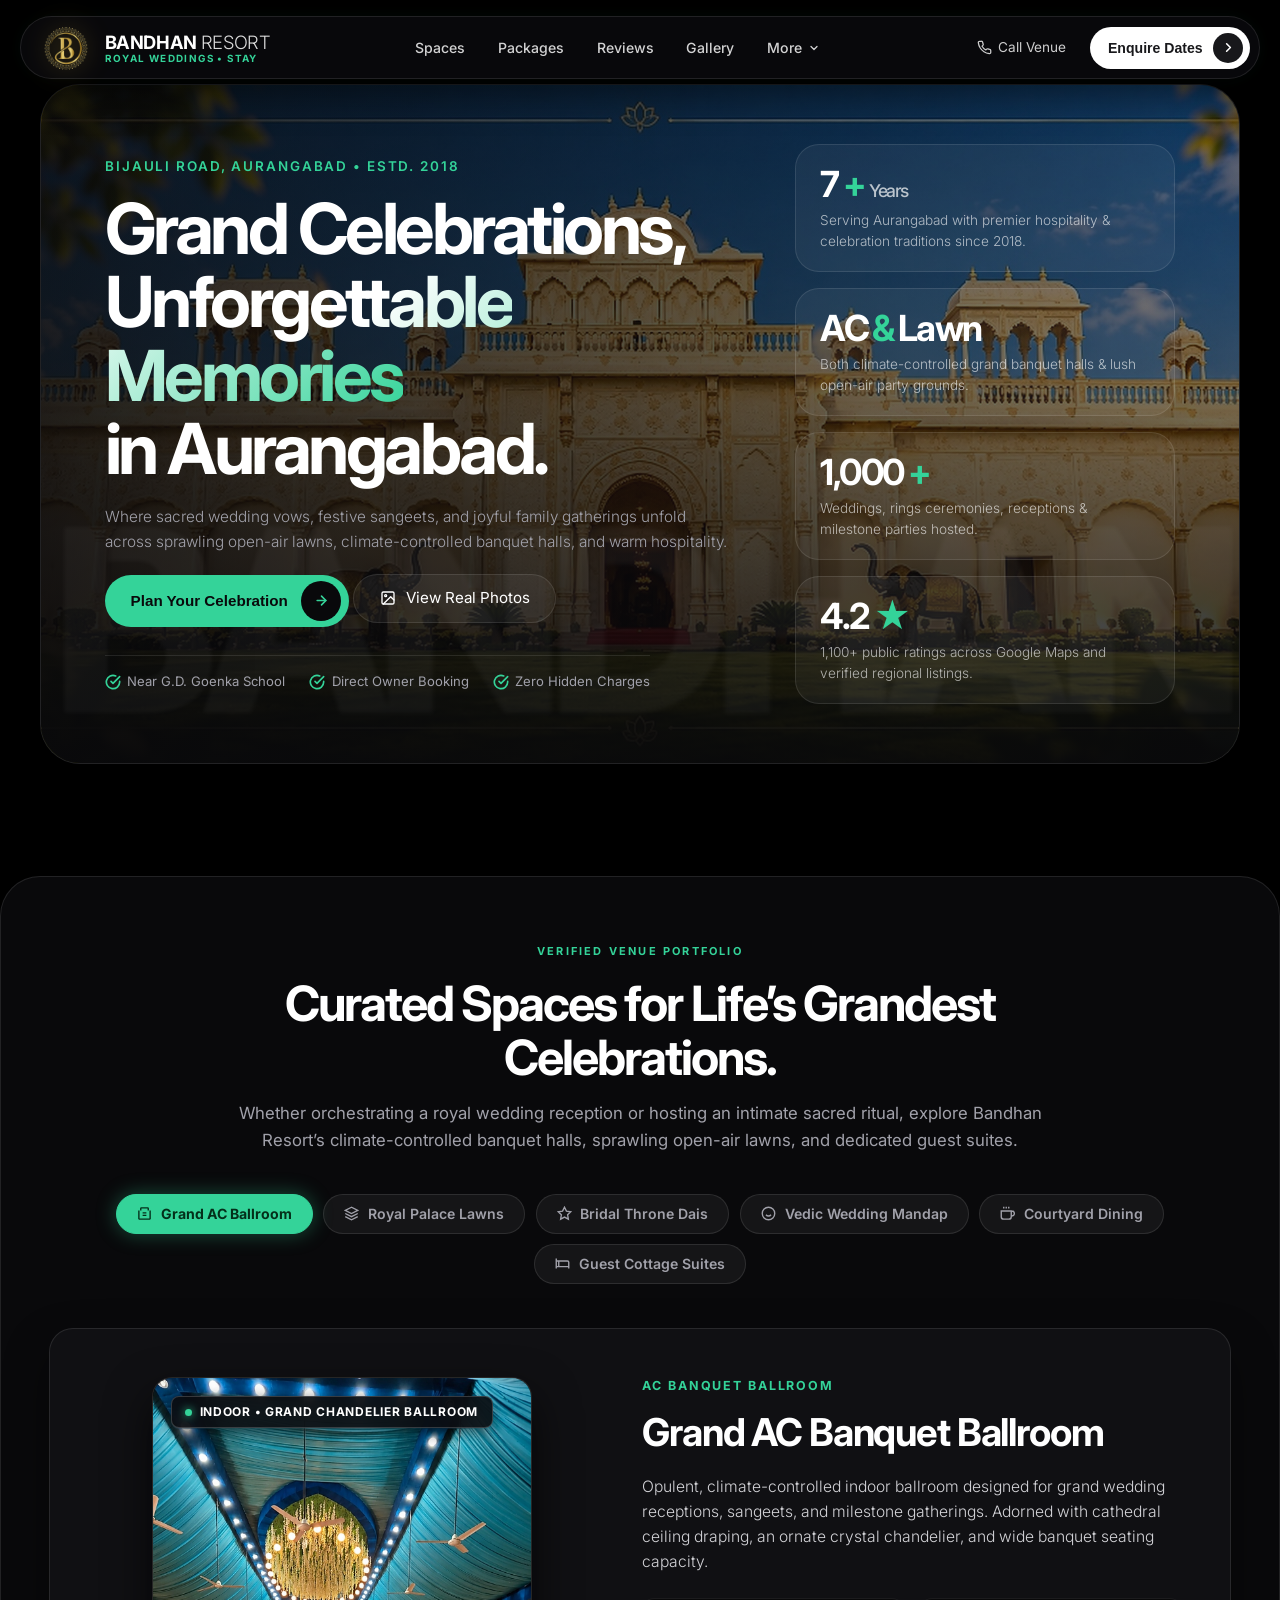
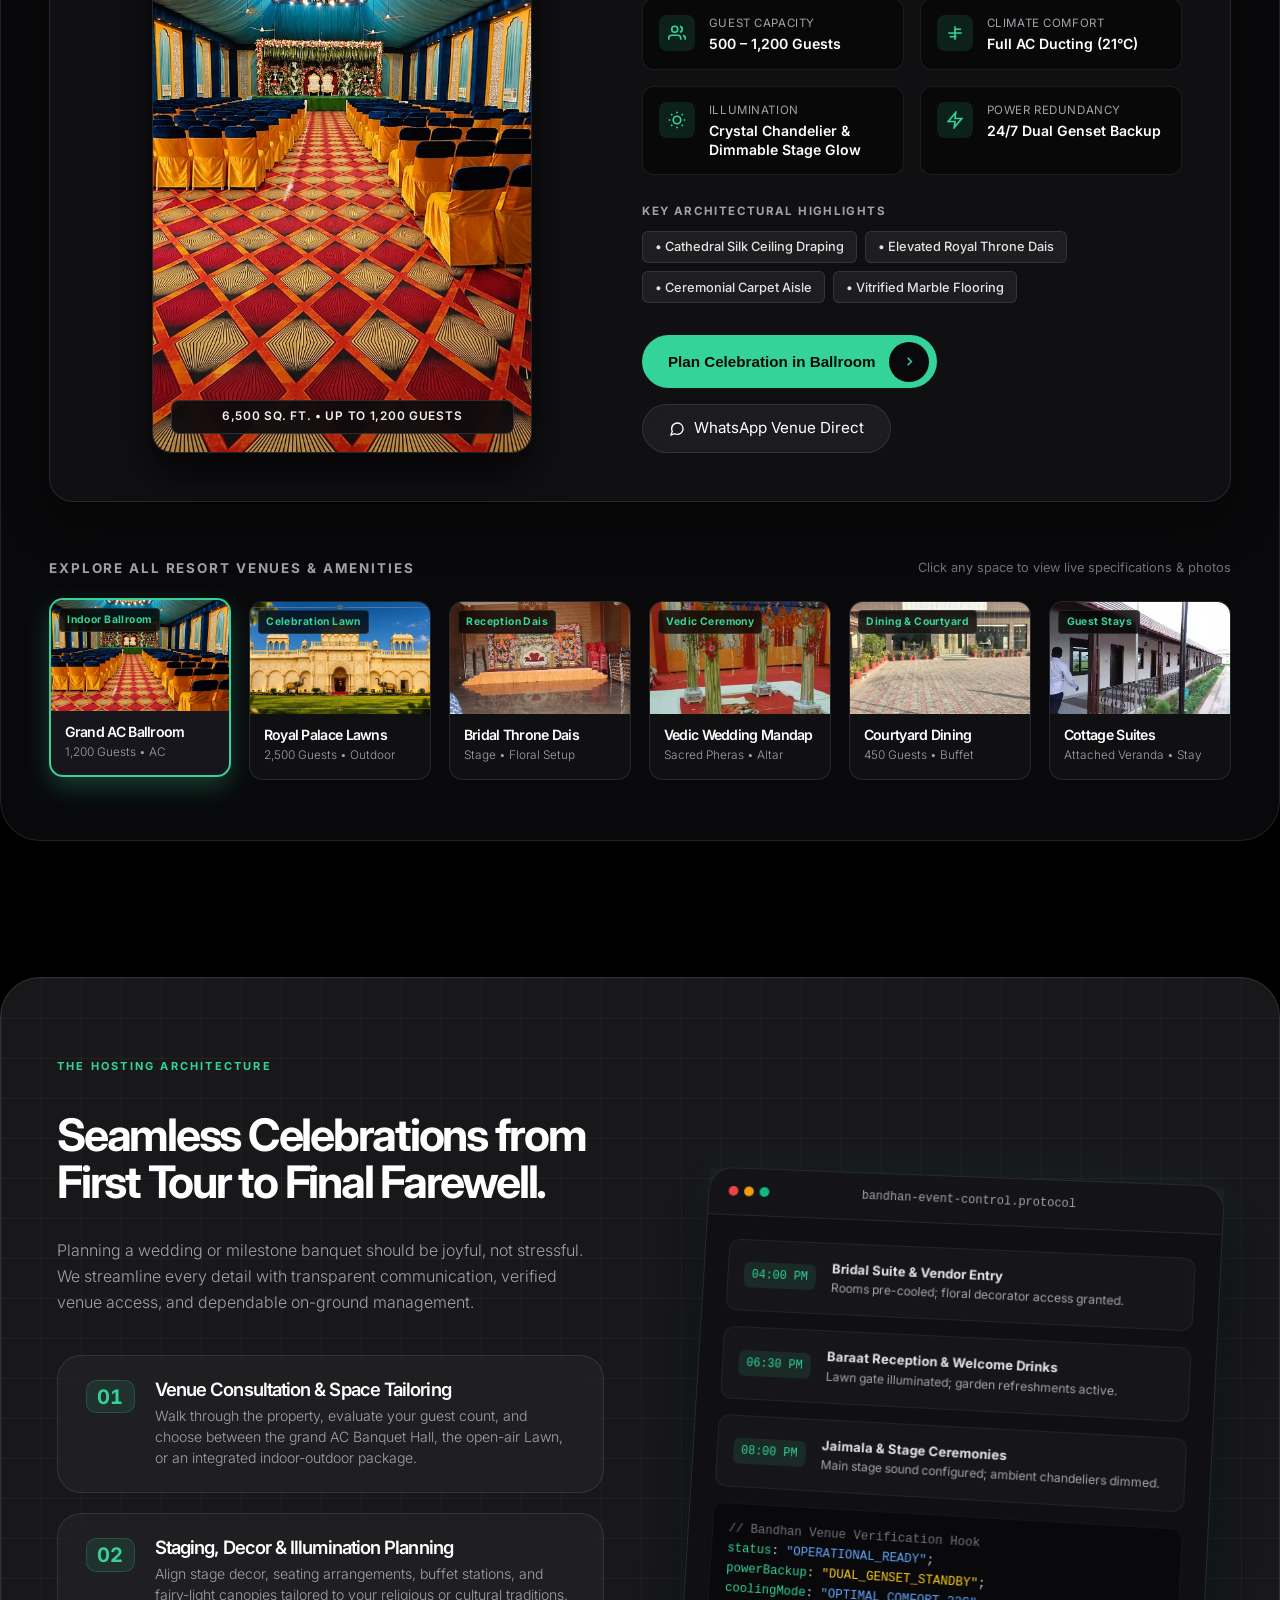
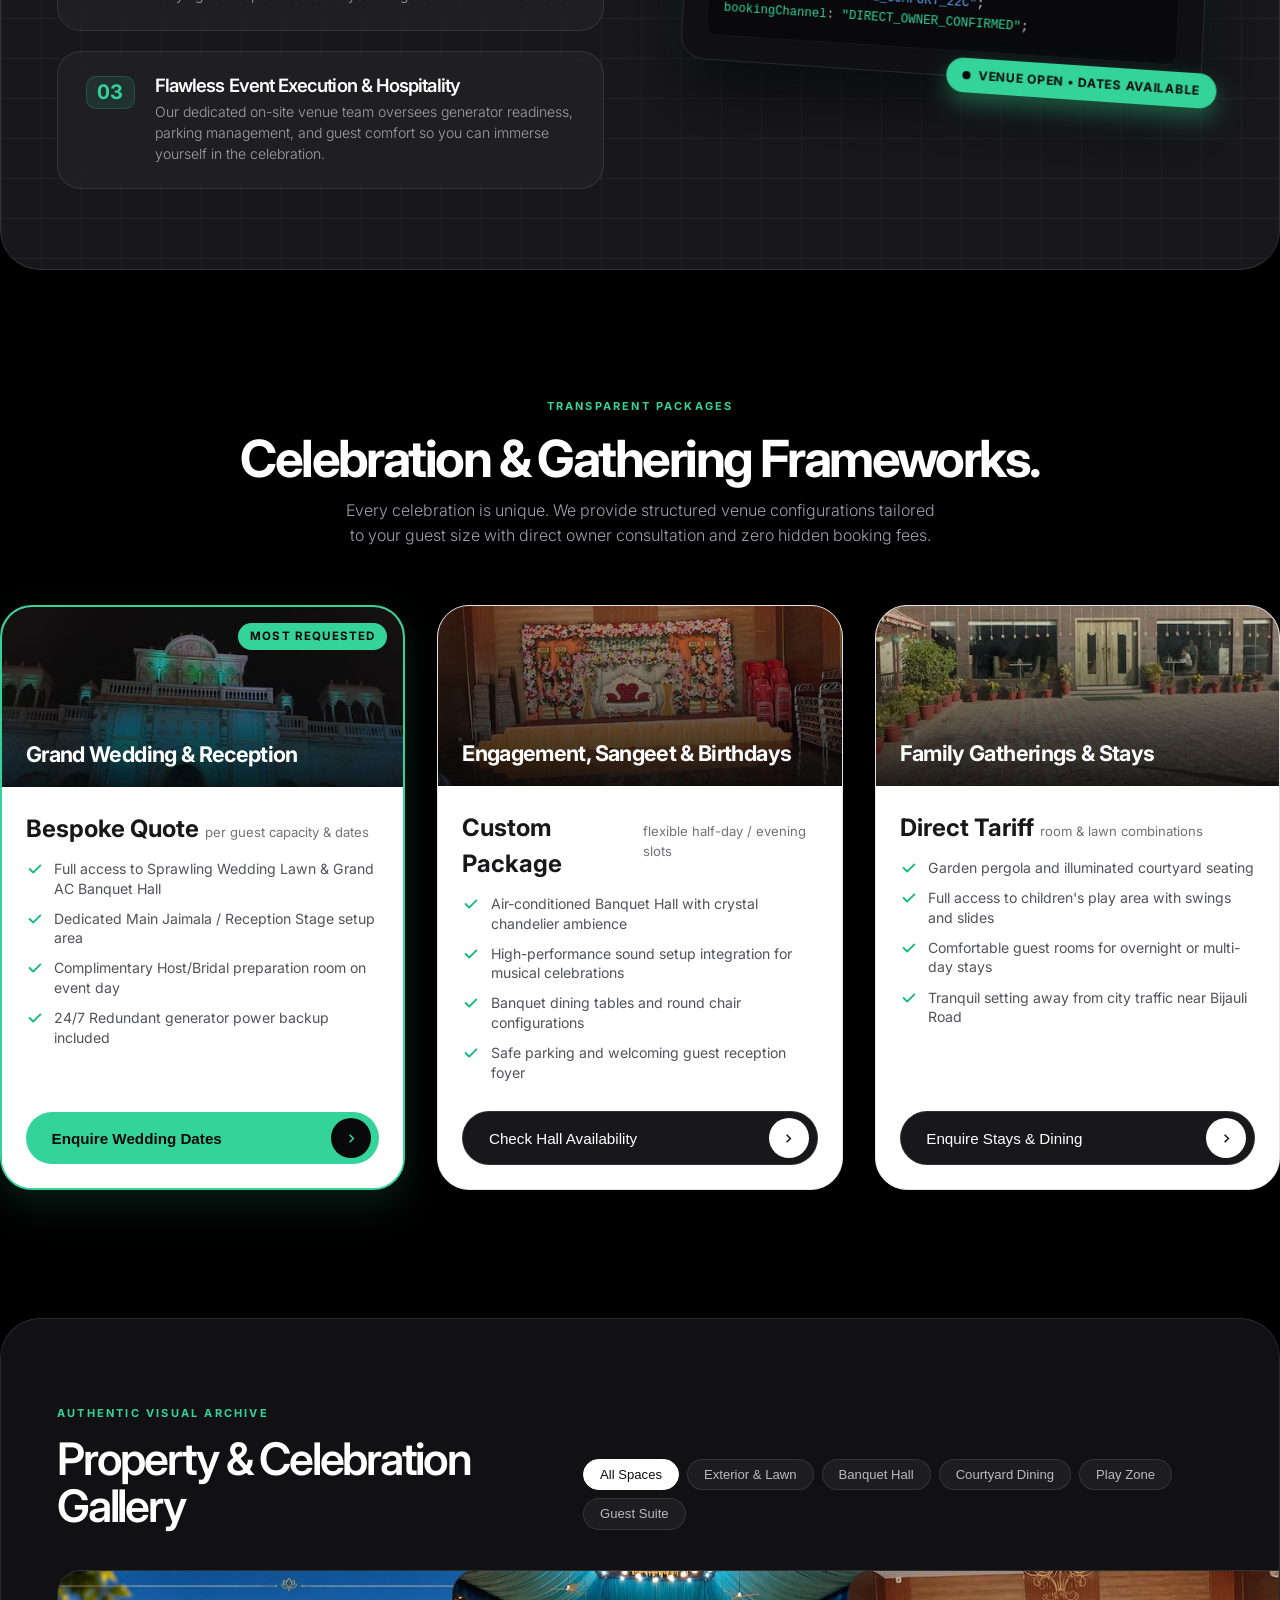
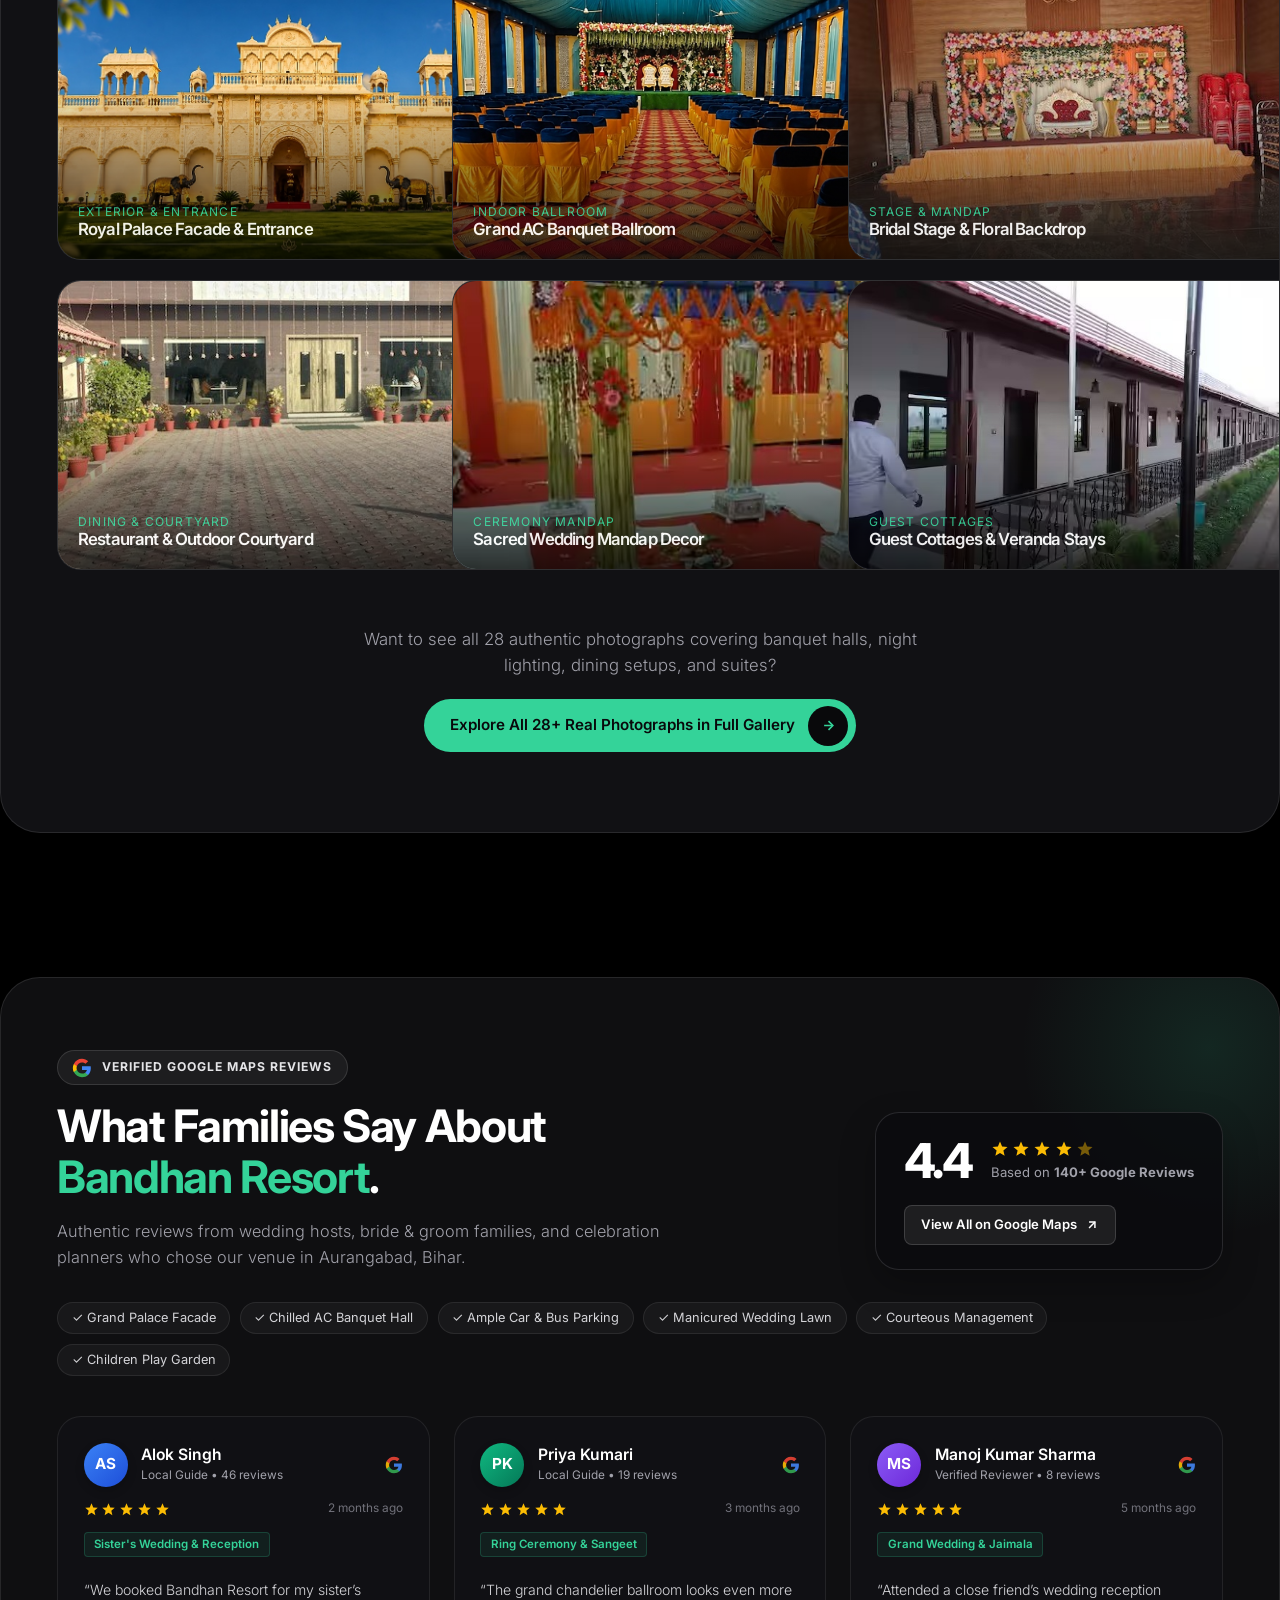
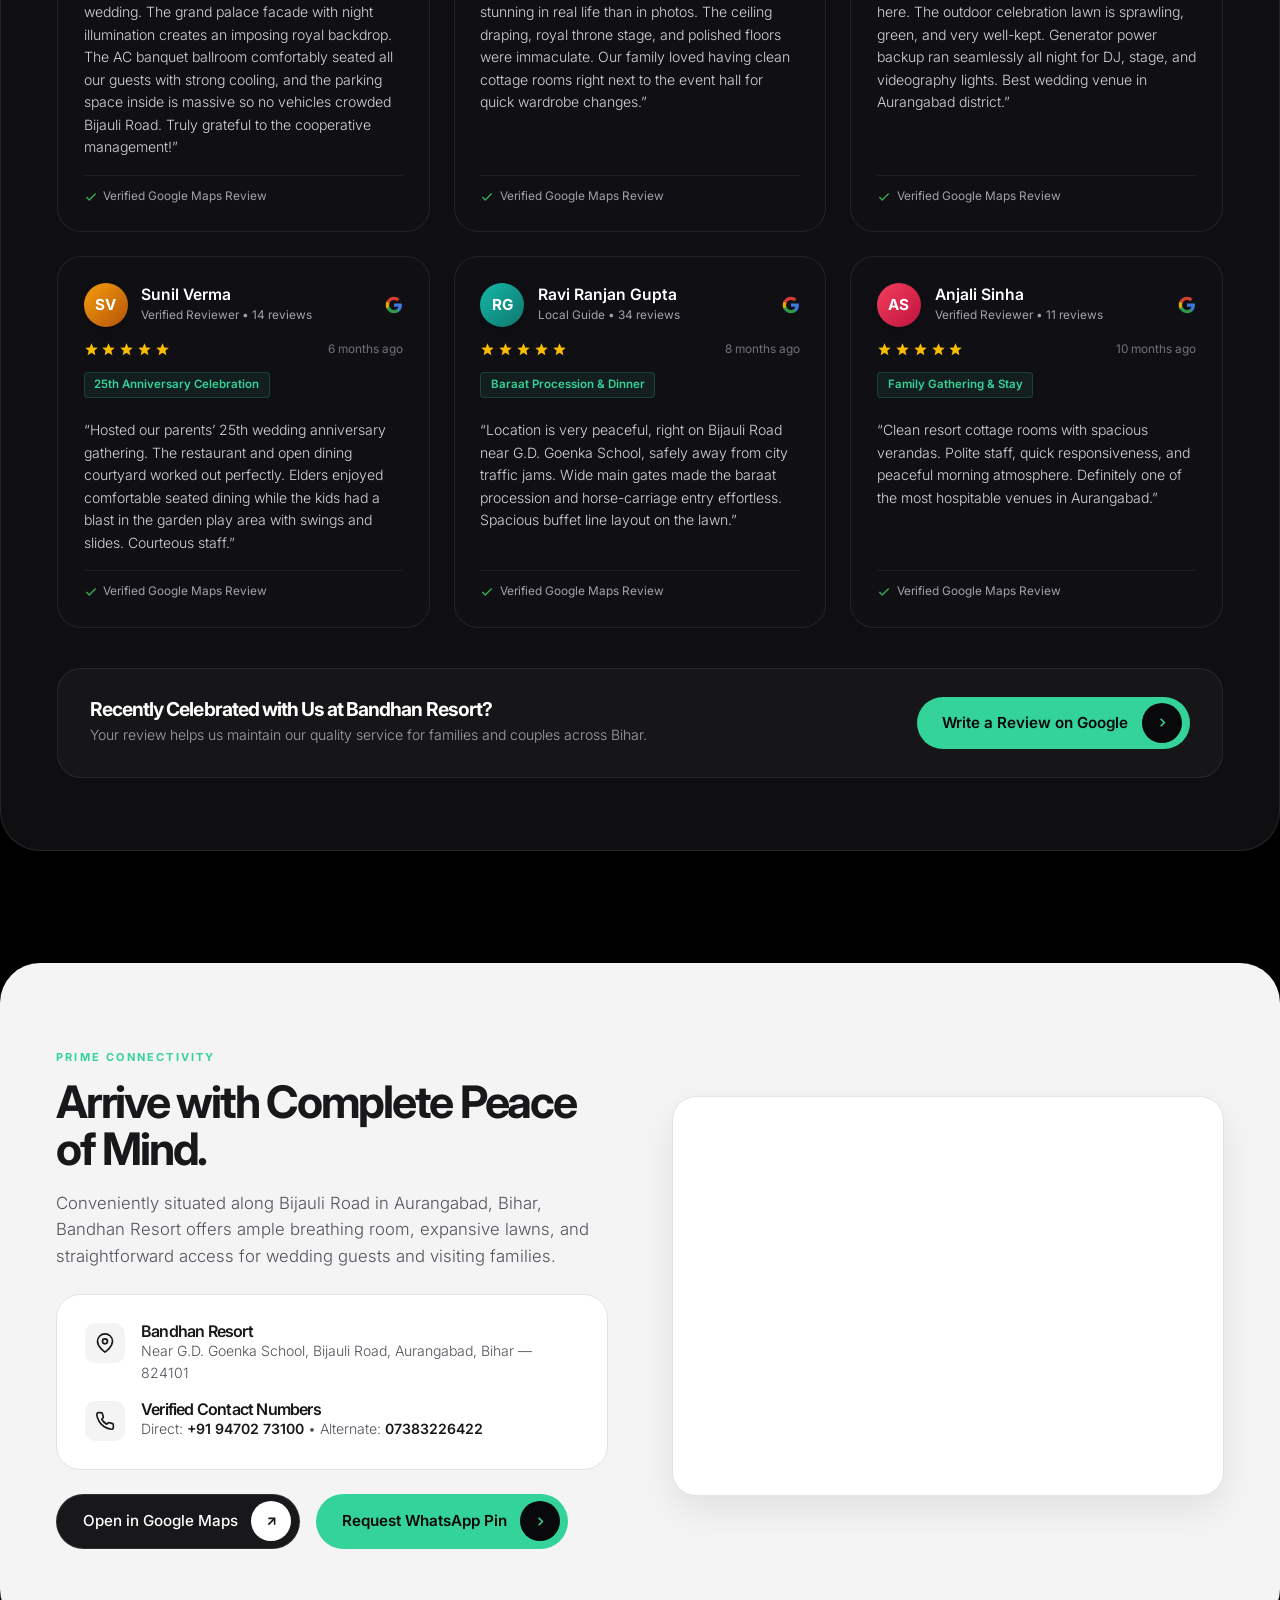
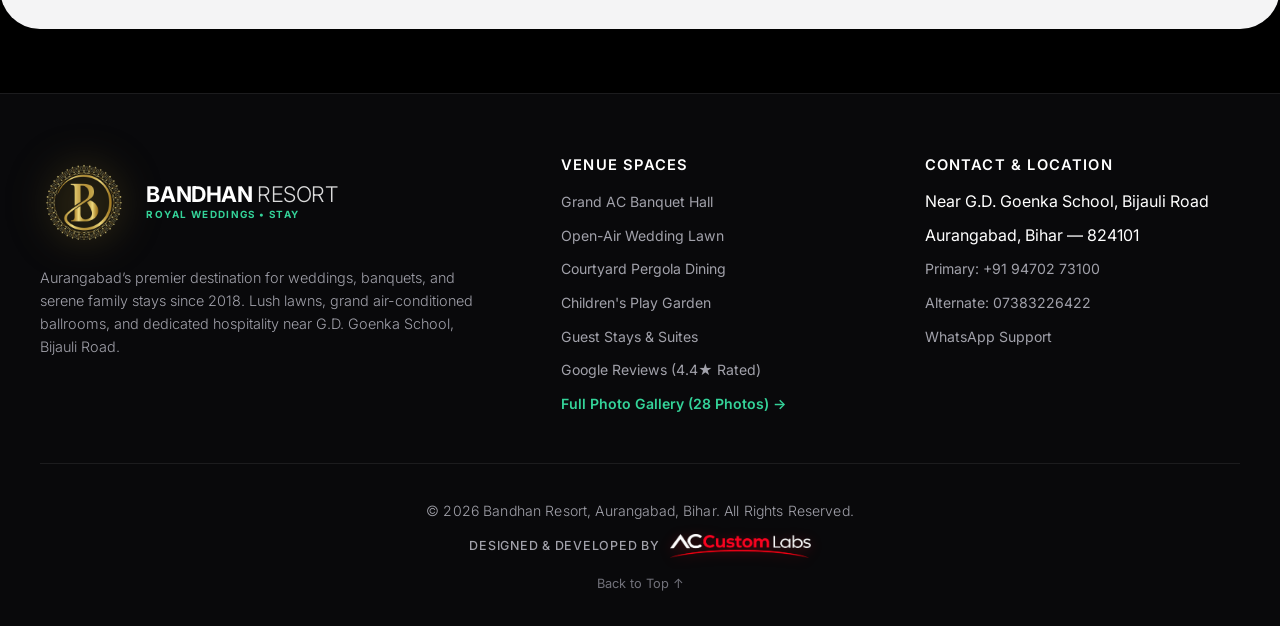
==== commit 1669e232: "feat: redesign spaces section with interactive luxury stage and scatter hero background full-bleed" ====
--- a/index.html
+++ b/index.html
@@ -156,11 +156,10 @@
          ======================================================================= -->
     <section class="hero-wrapper site-container" id="hero">
       <div class="hero-container">
-        <!-- Authentic Grand Palace Facade (Fully Visible, Zero Zoom, Crisp 4K Resolution) -->
-        <img src="assets/images/real/grand-palace-hero.jpg" alt="" class="hero-bg-backdrop" aria-hidden="true">
+        <!-- Authentic Grand Palace Facade (Scattered Full-Bleed Background) -->
         <img src="assets/images/real/grand-palace-hero.jpg" alt="Bandhan Resort grand royal palace facade and landscaped grounds in 4K resolution" class="hero-bg-media">
         
-        <!-- Gradient Overlay: subtle vignette preserving palace clarity -->
+        <!-- Atmospheric Vignette & Text Scrim Overlay -->
         <div class="hero-gradient-overlay"></div>
 
         <!-- Massive Watermark Text (20vw, 3.5% opacity, blur) -->
@@ -250,162 +249,231 @@
          FEATURE GRID: Clean Structured Light-Mode Feature Set
          Two-column layout. Left: Header + 2x3 grid. Right: Display card + System Analysis.
          ======================================================================= -->
-    <section class="feature-section site-container" id="spaces">
-      <div class="feature-wrapper">
+    <section class="spaces-section site-container" id="spaces">
+      <div class="spaces-wrapper">
         
-        <!-- Section Header (Clean, static, non-overlapping) -->
-        <div class="feature-header-centered">
-          <span class="text-label">VERIFIED VENUE SPACES & AMENITIES</span>
-          <h2 class="feature-heading">Curated Spaces for Life’s Grandest Milestones.</h2>
-          <p class="feature-description">
-            Whether orchestrating a royal wedding procession or hosting an intimate family banquet, Bandhan Resort balances expansive outdoor grounds with opulent indoor comfort.
+        <!-- Section Header -->
+        <div class="spaces-header-centered">
+          <span class="text-label">VERIFIED VENUE PORTFOLIO</span>
+          <h2 class="spaces-heading">Curated Spaces for Life’s Grandest Celebrations.</h2>
+          <p class="spaces-description">
+            Whether orchestrating a royal wedding reception or hosting an intimate sacred ritual, explore Bandhan Resort’s climate-controlled banquet halls, sprawling open-air lawns, and dedicated guest suites.
           </p>
         </div>
 
-        <div class="feature-grid-layout">
+        <!-- Interactive Category Pill Switcher -->
+        <div class="spaces-nav-tabs" id="spacesNavTabs">
+          <button class="spaces-tab-btn is-active" data-space="banquet">
+            <svg width="15" height="15" viewBox="0 0 24 24" fill="none" stroke="currentColor" stroke-width="2.2"><path d="M3 21h18M3 7v14M21 7v14M6 7V4a1 1 0 0 1 1-1h10a1 1 0 0 1 1 1v3M9 11h6M9 15h6"></path></svg>
+            <span>Grand AC Ballroom</span>
+          </button>
+          <button class="spaces-tab-btn" data-space="lawn">
+            <svg width="15" height="15" viewBox="0 0 24 24" fill="none" stroke="currentColor" stroke-width="2.2"><path d="M12 2L2 7l10 5 10-5-10-5zM2 17l10 5 10-5M2 12l10 5 10-5"></path></svg>
+            <span>Royal Palace Lawns</span>
+          </button>
+          <button class="spaces-tab-btn" data-space="stage">
+            <svg width="15" height="15" viewBox="0 0 24 24" fill="none" stroke="currentColor" stroke-width="2.2"><polygon points="12 2 15.09 8.26 22 9.27 17 14.14 18.18 21.02 12 17.77 5.82 21.02 7 14.14 2 9.27 8.91 8.26 12 2"></polygon></svg>
+            <span>Bridal Throne Dais</span>
+          </button>
+          <button class="spaces-tab-btn" data-space="mandap">
+            <svg width="15" height="15" viewBox="0 0 24 24" fill="none" stroke="currentColor" stroke-width="2.2"><circle cx="12" cy="12" r="10"></circle><path d="M8 14s1.5 2 4 2 4-2 4-2M9 9h.01M15 9h.01"></path></svg>
+            <span>Vedic Wedding Mandap</span>
+          </button>
+          <button class="spaces-tab-btn" data-space="dining">
+            <svg width="15" height="15" viewBox="0 0 24 24" fill="none" stroke="currentColor" stroke-width="2.2"><path d="M18 8h1a4 4 0 0 1 0 8h-1M2 8h16v9a4 4 0 0 1-4 4H6a4 4 0 0 1-4-4V8zM6 1v3M10 1v3M14 1v3"></path></svg>
+            <span>Courtyard Dining</span>
+          </button>
+          <button class="spaces-tab-btn" data-space="room">
+            <svg width="15" height="15" viewBox="0 0 24 24" fill="none" stroke="currentColor" stroke-width="2.2"><path d="M2 4v16M2 8h18a2 2 0 0 1 2 2v10M2 17h20M6 8v9"></path></svg>
+            <span>Guest Cottage Suites</span>
+          </button>
+        </div>
+
+        <!-- Master Interactive Stage (Split View) -->
+        <div class="spaces-stage-container" id="activeSpaceStage">
           
-          <!-- Left Column: Interactive Space Cards (2x3 Grid) -->
-          <div class="feature-left">
-            <div class="feature-amenities-grid" id="amenityGrid">
+          <!-- Left: Visual Showcase Pillar -->
+          <div class="spaces-stage-visual">
+            <div class="space-showcase-frame is-portrait" id="spaceShowcaseFrame">
+              <img src="assets/images/real/banquet-ballroom-chandelier.jpg" alt="Grand AC Banquet Ballroom with Chandelier at Bandhan Resort" class="space-showcase-img" id="spaceShowcaseImg">
               
-              <!-- 1. AC Banquet Hall -->
-              <div class="amenity-card is-active" data-space-key="banquet" data-aspect="portrait" data-img="assets/images/real/banquet-ballroom-chandelier.jpg" data-title="Grand AC Banquet Ballroom" data-badge="INDOOR • GRAND CHANDELIER BALLROOM">
-                <div class="amenity-icon-box">
-                  <svg width="22" height="22" viewBox="0 0 24 24" fill="none" stroke="currentColor" stroke-width="2" stroke-linecap="round" stroke-linejoin="round"><path d="M3 21h18M3 7v14M21 7v14M6 7V4a1 1 0 0 1 1-1h10a1 1 0 0 1 1 1v3M9 11h6M9 15h6"></path></svg>
-                </div>
-                <div class="amenity-info">
-                  <h4>Grand AC Banquet Ballroom</h4>
-                  <p>Spacious, fully air-conditioned ballroom with cathedral ceiling draping, chandeliers, and royal stage.</p>
-                </div>
-              </div>
-
-              <!-- 2. Wedding Lawn & Royal Facade -->
-              <div class="amenity-card" data-space-key="lawn" data-aspect="landscape" data-img="assets/images/real/grand-palace-hero.jpg" data-title="Palace Facade & Open Lawn Grounds" data-badge="OUTDOOR • ROYAL ILLUMINATION">
-                <div class="amenity-icon-box">
-                  <svg width="22" height="22" viewBox="0 0 24 24" fill="none" stroke="currentColor" stroke-width="2" stroke-linecap="round" stroke-linejoin="round"><path d="M12 2L2 7l10 5 10-5-10-5zM2 17l10 5 10-5M2 12l10 5 10-5"></path></svg>
-                </div>
-                <div class="amenity-info">
-                  <h4>Palace Facade & Open Lawns</h4>
-                  <p>Illuminated royal gateway with jharokha architecture, welcoming arrival portal, and celebration grounds.</p>
-                </div>
-              </div>
-
-              <!-- 3. Mandap & Stage Setup -->
-              <div class="amenity-card" data-space-key="stage" data-aspect="portrait" data-img="assets/images/real/stage-throne-setup.jpg" data-title="Royal Throne & Stage Setup" data-badge="STAGE • FLORAL THRONE DAIS">
-                <div class="amenity-icon-box">
-                  <svg width="22" height="22" viewBox="0 0 24 24" fill="none" stroke="currentColor" stroke-width="2" stroke-linecap="round" stroke-linejoin="round"><polygon points="12 2 15.09 8.26 22 9.27 17 14.14 18.18 21.02 12 17.77 5.82 21.02 7 14.14 2 9.27 8.91 8.26 12 2"></polygon></svg>
-                </div>
-                <div class="amenity-info">
-                  <h4>Bridal Stage & Royal Throne</h4>
-                  <p>Grand backdrop florals, ceremonial sofa seating, and polished floor reflecting chandelier lights.</p>
-                </div>
-              </div>
-
-              <!-- 4. Outdoor Courtyard Dining -->
-              <div class="amenity-card" data-space-key="dining" data-aspect="landscape" data-img="assets/images/real/restaurant-courtyard.jpg" data-title="Restaurant & Courtyard Dining" data-badge="DINING • RESTAURANT COURTYARD">
-                <div class="amenity-icon-box">
-                  <svg width="22" height="22" viewBox="0 0 24 24" fill="none" stroke="currentColor" stroke-width="2" stroke-linecap="round" stroke-linejoin="round"><path d="M18 8h1a4 4 0 0 1 0 8h-1M2 8h16v9a4 4 0 0 1-4 4H6a4 4 0 0 1-4-4V8zM6 1v3M10 1v3M14 1v3"></path></svg>
-                </div>
-                <div class="amenity-info">
-                  <h4>Restaurant & Courtyard</h4>
-                  <p>Dedicated on-site restaurant facility, paved banquet courtyard, and open outdoor gathering spaces.</p>
-                </div>
-              </div>
-
-              <!-- 5. Sacred Wedding Mandap -->
-              <div class="amenity-card" data-space-key="mandap" data-aspect="portrait" data-img="assets/images/real/wedding-mandap.jpg" data-title="Traditional Wedding Mandap" data-badge="CEREMONY • SACRED MANDAP">
-                <div class="amenity-icon-box">
-                  <svg width="22" height="22" viewBox="0 0 24 24" fill="none" stroke="currentColor" stroke-width="2" stroke-linecap="round" stroke-linejoin="round"><circle cx="12" cy="12" r="10"></circle><path d="M8 14s1.5 2 4 2 4-2 4-2M9 9h.01M15 9h.01"></path></svg>
-                </div>
-                <div class="amenity-info">
-                  <h4>Sacred Wedding Mandap</h4>
-                  <p>Traditional four-pillar floral canopy and ceremonial Vedic altar for marriage vows and pheras.</p>
-                </div>
-              </div>
-
-              <!-- 6. Guest Suites -->
-              <div class="amenity-card" data-space-key="room" data-aspect="landscape" data-img="assets/images/real/cottage-stay-block.jpg" data-title="Resort Cottage Wing & Verandas" data-badge="ACCOMMODATION • PRIVATE REST">
-                <div class="amenity-icon-box">
-                  <svg width="22" height="22" viewBox="0 0 24 24" fill="none" stroke="currentColor" stroke-width="2" stroke-linecap="round" stroke-linejoin="round"><path d="M2 4v16M2 8h18a2 2 0 0 1 2 2v10M2 17h20M6 8v9"></path></svg>
-                </div>
-                <div class="amenity-info">
-                  <h4>Cottage Wing & Guest Stays</h4>
-                  <p>Long cottage-style guest rooms with covered verandas, landscaped garden walks, and quiet surroundings.</p>
-                </div>
-              </div>
-
-            </div>
-          </div>
-
-          <!-- Right Column: Visual Showcase Display & Non-Overlapping Venue Metrics -->
-          <div class="feature-right">
-            <div class="space-showcase-container" id="activeDisplayCard">
-              
-              <!-- Clean Image Card (Same Portrait As Photo, Perfectly Aligned) -->
-              <div class="space-photo-box is-portrait" id="spacePhotoBox">
-                <img src="assets/images/real/banquet-ballroom-chandelier.jpg" alt="" class="space-photo-backdrop" id="spaceDisplayBackdrop" aria-hidden="true">
-                <img src="assets/images/real/banquet-ballroom-chandelier.jpg" alt="Grand AC Banquet Ballroom with Chandelier at Bandhan Resort" class="space-photo-img" id="spaceDisplayImg">
-                <div class="space-photo-badge" id="spaceDisplayBadge">
-                  <span id="spaceBadgeText">INDOOR • GRAND CHANDELIER BALLROOM</span>
-                </div>
-              </div>
-
-              <!-- Dedicated Venue Readiness Metrics (Below the image, completely separated - NO OVERLAPPING) -->
-              <div class="space-metrics-card">
-                <div class="analysis-header">
-                  <div class="analysis-title">
-                    <svg width="15" height="15" viewBox="0 0 24 24" fill="none" stroke="currentColor" stroke-width="2.5" stroke-linecap="round" stroke-linejoin="round"><polyline points="22 12 18 12 15 21 9 3 6 12 2 12"></polyline></svg>
-                    <span>VENUE READINESS & CAPACITY METRICS</span>
-                  </div>
-                </div>
-
-                <div class="analysis-metrics">
-                  <div class="metric-row">
-                    <div class="metric-labels">
-                      <span>Air Conditioning & Climate Comfort</span>
-                      <strong style="color: var(--color-emerald);">100% Calibrated</strong>
-                    </div>
-                    <div class="metric-bar-bg">
-                      <div class="metric-bar-fill" style="width: 100%;"></div>
-                    </div>
-                  </div>
-
-                  <div class="metric-row">
-                    <div class="metric-labels">
-                      <span>Ambient & Stage Illumination</span>
-                      <strong style="color: var(--color-emerald);">Warm Dimmable</strong>
-                    </div>
-                    <div class="metric-bar-bg">
-                      <div class="metric-bar-fill" style="width: 95%;"></div>
-                    </div>
-                  </div>
-
-                  <div class="metric-row">
-                    <div class="metric-labels">
-                      <span>Generator & Power Redundancy</span>
-                      <strong style="color: var(--color-emerald);">24/7 Dual Backup</strong>
-                    </div>
-                    <div class="metric-bar-bg">
-                      <div class="metric-bar-fill" style="width: 100%;"></div>
-                    </div>
-                  </div>
-
-                  <div class="metric-row">
-                    <div class="metric-labels">
-                      <span>Guest Flow & Secure Parking</span>
-                      <strong style="color: var(--color-emerald);">On-Site Valet Ready</strong>
-                    </div>
-                    <div class="metric-bar-bg">
-                      <div class="metric-bar-fill" style="width: 90%;"></div>
-                    </div>
-                  </div>
-                </div>
-              </div>
-
-            </div>
-          </div>
-
-        </div>
+              <!-- Floating Live Badge -->
+              <div class="space-showcase-badge" id="spaceShowcaseBadge">
+                <span class="badge-dot"></span>
+                <span id="spaceBadgeText">INDOOR • GRAND CHANDELIER BALLROOM</span>
+              </div>
+
+              <!-- Floating Dimension / Capacity Stamp -->
+              <div class="space-showcase-meta" id="spaceShowcaseMeta">
+                <span id="spaceMetaText">6,500 SQ. FT. &bull; UP TO 1,200 GUESTS</span>
+              </div>
+            </div>
+          </div>
+
+          <!-- Right: Architectural Specifications & Highlights Pillar -->
+          <div class="spaces-stage-details">
+            <div class="space-category-tag" id="spaceCategoryTag">AC BANQUET BALLROOM</div>
+            <h3 class="space-title" id="spaceTitle">Grand AC Banquet Ballroom</h3>
+            <p class="space-description" id="spaceDescription">
+              Opulent, climate-controlled indoor ballroom designed for grand wedding receptions, sangeets, and milestone gatherings. Adorned with cathedral ceiling draping, an ornate crystal chandelier, and wide banquet seating capacity.
+            </p>
+
+            <!-- 4 Verified Venue Specifications Grid -->
+            <div class="space-specs-grid" id="spaceSpecsGrid">
+              <div class="spec-card">
+                <div class="spec-icon">
+                  <svg width="18" height="18" viewBox="0 0 24 24" fill="none" stroke="currentColor" stroke-width="2.2"><path d="M17 21v-2a4 4 0 0 0-4-4H5a4 4 0 0 0-4 4v2"></path><circle cx="9" cy="7" r="4"></circle><path d="M23 21v-2a4 4 0 0 0-3-3.87"></path><path d="M16 3.13a4 4 0 0 1 0 7.75"></path></svg>
+                </div>
+                <div class="spec-info">
+                  <span class="spec-label">Guest Capacity</span>
+                  <strong class="spec-value" id="specCapacity">500 &ndash; 1,200 Guests</strong>
+                </div>
+              </div>
+
+              <div class="spec-card">
+                <div class="spec-icon">
+                  <svg width="18" height="18" viewBox="0 0 24 24" fill="none" stroke="currentColor" stroke-width="2.2"><path d="M20 7h-9M14 17H5M12 3v18M3 12h18"></path></svg>
+                </div>
+                <div class="spec-info">
+                  <span class="spec-label">Climate Comfort</span>
+                  <strong class="spec-value" id="specClimate">Full AC Ducting (21&deg;C)</strong>
+                </div>
+              </div>
+
+              <div class="spec-card">
+                <div class="spec-icon">
+                  <svg width="18" height="18" viewBox="0 0 24 24" fill="none" stroke="currentColor" stroke-width="2.2"><circle cx="12" cy="12" r="5"></circle><line x1="12" y1="1" x2="12" y2="3"></line><line x1="12" y1="21" x2="12" y2="23"></line><line x1="4.22" y1="4.22" x2="5.64" y2="5.64"></line><line x1="18.36" y1="18.36" x2="19.78" y2="19.78"></line><line x1="1" y1="12" x2="3" y2="12"></line><line x1="21" y1="12" x2="23" y2="12"></line><line x1="4.22" y1="19.78" x2="5.64" y2="18.36"></line><line x1="18.36" y1="5.64" x2="19.78" y2="4.22"></line></svg>
+                </div>
+                <div class="spec-info">
+                  <span class="spec-label">Illumination</span>
+                  <strong class="spec-value" id="specLighting">Crystal Chandelier & Dimmable Stage Glow</strong>
+                </div>
+              </div>
+
+              <div class="spec-card">
+                <div class="spec-icon">
+                  <svg width="18" height="18" viewBox="0 0 24 24" fill="none" stroke="currentColor" stroke-width="2.2"><polygon points="13 2 3 14 12 14 11 22 21 10 12 10 13 2"></polygon></svg>
+                </div>
+                <div class="spec-info">
+                  <span class="spec-label">Power Redundancy</span>
+                  <strong class="spec-value" id="specPower">24/7 Dual Genset Backup</strong>
+                </div>
+              </div>
+            </div>
+
+            <!-- Key Architectural Highlights -->
+            <div class="space-highlights-wrapper">
+              <span class="highlights-heading">KEY ARCHITECTURAL HIGHLIGHTS</span>
+              <div class="space-highlights-pills" id="spaceHighlightsPills">
+                <span class="highlight-pill">&bull; Cathedral Silk Ceiling Draping</span>
+                <span class="highlight-pill">&bull; Elevated Royal Throne Dais</span>
+                <span class="highlight-pill">&bull; Ceremonial Carpet Aisle</span>
+                <span class="highlight-pill">&bull; Vitrified Marble Flooring</span>
+              </div>
+            </div>
+
+            <!-- Call to Action -->
+            <div class="space-actions-bar">
+              <button class="btn-action btn-action-emerald" id="spaceEnquireBtn" onclick="prefillAndOpenModal('Grand AC Banquet Ballroom')">
+                <span>Plan Celebration in Ballroom</span>
+                <div class="btn-icon-wrapper">
+                  <svg width="15" height="15" viewBox="0 0 24 24" fill="none" stroke="currentColor" stroke-width="2.5"><polyline points="9 18 15 12 9 6"></polyline></svg>
+                </div>
+              </button>
+
+              <a href="https://wa.me/919431873155?text=Hello%20Bandhan%20Resort,%20I%20would%20like%20to%20enquire%20about%20booking%20dates%20for%20the%20Grand%20AC%20Banquet%20Ballroom." target="_blank" rel="noopener noreferrer" class="btn-glass" id="spaceWhatsappBtn">
+                <svg width="16" height="16" viewBox="0 0 24 24" fill="none" stroke="currentColor" stroke-width="2"><path d="M21 11.5a8.38 8.38 0 0 1-.9 3.8 8.5 8.5 0 0 1-7.6 4.7 8.38 8.38 0 0 1-3.8-.9L3 21l1.9-5.7a8.38 8.38 0 0 1-.9-3.8 8.5 8.5 0 0 1 4.7-7.6 8.38 8.38 0 0 1 3.8-.9h.5a8.48 8.48 0 0 1 8 8v.5z"></path></svg>
+                <span>WhatsApp Venue Direct</span>
+              </a>
+            </div>
+
+          </div>
+        </div>
+
+        <!-- Venue Spaces Switcher Reel (6 Interactive Photo Cards) -->
+        <div class="spaces-reel-section">
+          <div class="spaces-reel-header">
+            <h4>EXPLORE ALL RESORT VENUES &amp; AMENITIES</h4>
+            <span>Click any space to view live specifications &amp; photos</span>
+          </div>
+
+          <div class="spaces-reel-grid" id="spacesReelGrid">
+            
+            <!-- Space 1: Ballroom -->
+            <div class="space-reel-card is-active" data-space="banquet">
+              <div class="reel-card-thumb">
+                <img src="assets/images/real/banquet-ballroom-chandelier.jpg" alt="Grand AC Banquet Ballroom">
+                <span class="reel-card-cat">Indoor Ballroom</span>
+              </div>
+              <div class="reel-card-content">
+                <h5>Grand AC Ballroom</h5>
+                <p>1,200 Guests &bull; AC</p>
+              </div>
+            </div>
+
+            <!-- Space 2: Palace Lawns -->
+            <div class="space-reel-card" data-space="lawn">
+              <div class="reel-card-thumb">
+                <img src="assets/images/real/grand-palace-hero.jpg" alt="Royal Palace Facade and Lawns">
+                <span class="reel-card-cat">Celebration Lawn</span>
+              </div>
+              <div class="reel-card-content">
+                <h5>Royal Palace Lawns</h5>
+                <p>2,500 Guests &bull; Outdoor</p>
+              </div>
+            </div>
+
+            <!-- Space 3: Bridal Stage -->
+            <div class="space-reel-card" data-space="stage">
+              <div class="reel-card-thumb">
+                <img src="assets/images/real/stage-throne-setup.jpg" alt="Bridal Stage and Royal Throne">
+                <span class="reel-card-cat">Reception Dais</span>
+              </div>
+              <div class="reel-card-content">
+                <h5>Bridal Throne Dais</h5>
+                <p>Stage &bull; Floral Setup</p>
+              </div>
+            </div>
+
+            <!-- Space 4: Sacred Mandap -->
+            <div class="space-reel-card" data-space="mandap">
+              <div class="reel-card-thumb">
+                <img src="assets/images/real/wedding-mandap.jpg" alt="Sacred Vedic Mandap">
+                <span class="reel-card-cat">Vedic Ceremony</span>
+              </div>
+              <div class="reel-card-content">
+                <h5>Vedic Wedding Mandap</h5>
+                <p>Sacred Pheras &bull; Altar</p>
+              </div>
+            </div>
+
+            <!-- Space 5: Restaurant & Courtyard -->
+            <div class="space-reel-card" data-space="dining">
+              <div class="reel-card-thumb">
+                <img src="assets/images/real/restaurant-courtyard.jpg" alt="Restaurant and Dining Courtyard">
+                <span class="reel-card-cat">Dining & Courtyard</span>
+              </div>
+              <div class="reel-card-content">
+                <h5>Courtyard Dining</h5>
+                <p>450 Guests &bull; Buffet</p>
+              </div>
+            </div>
+
+            <!-- Space 6: Guest Cottages -->
+            <div class="space-reel-card" data-space="room">
+              <div class="reel-card-thumb">
+                <img src="assets/images/real/cottage-stay-block.jpg" alt="Guest Cottage Rooms">
+                <span class="reel-card-cat">Guest Stays</span>
+              </div>
+              <div class="reel-card-content">
+                <h5>Cottage Suites</h5>
+                <p>Attached Veranda &bull; Stay</p>
+              </div>
+            </div>
+
+          </div>
+        </div>
+
       </div>
     </section>
 
--- a/styles.css
+++ b/styles.css
@@ -659,7 +659,7 @@
 
 .hero-container {
   height: auto;
-  min-height: 640px;
+  min-height: 680px;
   border-radius: var(--radius-wrapper);
   position: relative;
   overflow: hidden;
@@ -672,38 +672,26 @@
   background: #09090b;
 }
 
-.hero-bg-backdrop {
-  position: absolute;
-  inset: -25px;
-  width: calc(100% + 50px);
-  height: calc(100% + 50px);
-  object-fit: cover;
-  object-position: center center;
-  filter: blur(32px) brightness(0.35);
-  transform: scale(1.08);
-  pointer-events: none;
-  z-index: 1;
-}
-
 .hero-bg-media {
   position: absolute;
   inset: 0;
   width: 100%;
   height: 100%;
-  object-fit: contain;
-  object-position: center center;
-  opacity: 0.95;
-  z-index: 2;
+  object-fit: cover;
+  object-position: center 32%;
+  opacity: 0.92;
+  z-index: 1;
+  transition: transform 1.2s cubic-bezier(0.16, 1, 0.3, 1);
 }
 
 .hero-gradient-overlay {
   position: absolute;
   inset: 0;
-  z-index: 3;
-  /* Multi-directional subtle gradient: keeps 4K palace clearly visible while providing dark contrast for text */
+  z-index: 2;
+  /* Multi-directional atmospheric gradient: scatters ambient darkness on the left for text legibility, smooth fade at bottom, while palace facade remains vibrant and expansive */
   background: 
-    linear-gradient(180deg, rgba(9, 9, 11, 0.2) 0%, rgba(9, 9, 11, 0.38) 42%, rgba(9, 9, 11, 0.92) 100%),
-    linear-gradient(90deg, rgba(9, 9, 11, 0.72) 0%, rgba(9, 9, 11, 0.3) 55%, rgba(9, 9, 11, 0.1) 100%);
+    linear-gradient(180deg, rgba(9, 9, 11, 0.28) 0%, rgba(9, 9, 11, 0.38) 45%, rgba(9, 9, 11, 0.95) 100%),
+    linear-gradient(90deg, rgba(9, 9, 11, 0.82) 0%, rgba(9, 9, 11, 0.45) 52%, rgba(9, 9, 11, 0.18) 100%);
   pointer-events: none;
 }
 
@@ -851,177 +839,149 @@
   }
 }
 
-.feature-header-centered {
-  margin-bottom: 2.75rem;
+/* ==========================================================================
+   REDESIGNED VENUE SPACES & AMENITIES SECTION
+   Opulent dark-luxury architecture showcasing real resort photography.
+   Interactive master showcase + category pills + 6-card photo reel.
+   ========================================================================== */
+.spaces-section {
+  padding: 4.5rem 0;
+}
+
+.spaces-wrapper {
+  background: var(--color-zinc-950);
+  border: var(--glass-border);
+  border-radius: var(--radius-wrapper);
+  padding: 3.75rem 3rem;
+  color: var(--color-white);
+  box-shadow: 0 25px 60px rgba(0, 0, 0, 0.5);
+  position: relative;
+  overflow: hidden;
+}
+
+.spaces-header-centered {
+  text-align: center;
   max-width: 820px;
-}
-
-.feature-heading {
+  margin: 0 auto 2.5rem;
+}
+
+.spaces-heading {
   font-size: clamp(2.2rem, 3.8vw, 3.5rem);
   font-weight: 700;
-  letter-spacing: -0.05em;
-  line-height: 1.08;
-  color: var(--color-zinc-900);
+  letter-spacing: -0.04em;
+  line-height: 1.1;
+  color: var(--color-white);
   margin-top: 0.75rem;
   margin-bottom: 1rem;
 }
 
-.feature-description {
-  color: var(--color-zinc-600);
+.spaces-description {
+  color: var(--color-zinc-400);
   font-size: 1.05rem;
   font-weight: 400;
   line-height: 1.6;
 }
 
-.feature-grid-layout {
+/* Category Pill Tabs */
+.spaces-nav-tabs {
+  display: flex;
+  align-items: center;
+  justify-content: center;
+  flex-wrap: wrap;
+  gap: 0.65rem;
+  margin-bottom: 2.75rem;
+}
+
+.spaces-tab-btn {
+  display: inline-flex;
+  align-items: center;
+  gap: 0.55rem;
+  padding: 0.65rem 1.25rem;
+  border-radius: var(--radius-full);
+  font-size: 0.88rem;
+  font-weight: 600;
+  color: var(--color-zinc-400);
+  background: rgba(255, 255, 255, 0.05);
+  border: 1px solid rgba(255, 255, 255, 0.1);
+  cursor: pointer;
+  transition: all 200ms ease;
+  user-select: none;
+  font-family: inherit;
+}
+
+.spaces-tab-btn:hover {
+  color: var(--color-white);
+  background: rgba(255, 255, 255, 0.1);
+  border-color: rgba(255, 255, 255, 0.25);
+  transform: translateY(-1px);
+}
+
+.spaces-tab-btn.is-active {
+  color: #042f1a;
+  background: var(--color-emerald);
+  border-color: var(--color-emerald);
+  box-shadow: 0 0 20px rgba(52, 211, 153, 0.35);
+  font-weight: 700;
+}
+
+/* Master Interactive Stage (Split View) */
+.spaces-stage-container {
   display: grid;
   grid-template-columns: 1fr;
   gap: 2.5rem;
-  align-items: start;
-}
-
-@media (min-width: 1080px) {
-  .feature-grid-layout {
-    grid-template-columns: 1.15fr 0.85fr;
+  align-items: center;
+  background: rgba(18, 18, 22, 0.85);
+  border: 1px solid rgba(255, 255, 255, 0.1);
+  border-radius: var(--radius-card);
+  padding: 2.5rem;
+  margin-bottom: 3.5rem;
+  backdrop-filter: blur(16px);
+  -webkit-backdrop-filter: blur(16px);
+  box-shadow: 0 20px 45px rgba(0, 0, 0, 0.4);
+}
+
+@media (min-width: 1024px) {
+  .spaces-stage-container {
+    grid-template-columns: 0.95fr 1.05fr;
     gap: 3.5rem;
-  }
-}
-
-/* Feature Left Column */
-.feature-left {
-  display: flex;
-  flex-direction: column;
-}
-
-.feature-amenities-grid {
-  display: grid;
-  grid-template-columns: 1fr;
-  gap: 1.15rem;
-}
-
-@media (min-width: 600px) {
-  .feature-amenities-grid {
-    grid-template-columns: repeat(2, 1fr);
-  }
-}
-
-.amenity-card {
-  background: var(--color-white);
-  border: 1px solid rgba(24, 24, 27, 0.08);
-  border-radius: var(--radius-card-sm);
-  padding: 1.35rem;
-  display: flex;
-  align-items: flex-start;
-  gap: 1rem;
-  transition: transform var(--transition-hover), box-shadow var(--transition-hover), border-color var(--transition-hover);
-  cursor: pointer;
-}
-
-.amenity-card:hover, .amenity-card.is-active {
-  transform: translateY(-3px);
-  border-color: var(--color-emerald-deep);
-  box-shadow: 0 10px 25px rgba(16, 185, 129, 0.15);
-}
-
-.amenity-card.is-active {
-  border-width: 2px;
-  background: #ffffff;
-}
-
-.amenity-icon-box {
-  width: 44px;
-  height: 44px;
-  border-radius: 12px;
-  background: var(--color-zinc-100);
-  color: var(--color-zinc-900);
-  display: flex;
-  align-items: center;
+    padding: 3rem;
+  }
+}
+
+/* Left: Visual Showcase Pillar */
+.spaces-stage-visual {
+  display: flex;
   justify-content: center;
-  flex-shrink: 0;
-  transition: background var(--transition-hover), color var(--transition-hover);
-}
-
-.amenity-card:hover .amenity-icon-box, .amenity-card.is-active .amenity-icon-box {
-  background: var(--color-zinc-900);
-  color: var(--color-emerald);
-}
-
-.amenity-info h4 {
-  font-size: 1rem;
-  font-weight: 600;
-  color: var(--color-zinc-900);
-  margin-bottom: 0.25rem;
-  letter-spacing: -0.02em;
-}
-
-.amenity-info p {
-  font-size: 0.82rem;
-  color: var(--color-zinc-500);
-  line-height: 1.45;
-}
-
-/* Feature Right: Space Showcase Container */
-.feature-right {
-  display: flex;
-  flex-direction: column;
-  align-items: center;
-}
-
-.space-showcase-container {
-  display: flex;
-  flex-direction: column;
-  gap: 1.25rem;
+  align-items: center;
   width: 100%;
-  align-items: center;
-}
-
-.space-photo-box {
+}
+
+.space-showcase-frame {
   position: relative;
-  border-radius: var(--radius-card);
+  border-radius: 1.25rem;
   overflow: hidden;
-  background: var(--color-zinc-950);
-  box-shadow: 0 15px 35px rgba(0, 0, 0, 0.25);
-  border: 1px solid rgba(24, 24, 27, 0.1);
-  display: flex;
-  align-items: center;
-  justify-content: center;
-  transition: max-width 300ms cubic-bezier(0.16, 1, 0.3, 1), box-shadow 300ms ease;
+  background: #000000;
+  box-shadow: 0 20px 45px rgba(0, 0, 0, 0.7);
+  border: 1px solid rgba(255, 255, 255, 0.15);
+  width: 100%;
+  transition: aspect-ratio 300ms ease, max-width 300ms cubic-bezier(0.16, 1, 0.3, 1);
 }
 
 /* Portrait aspect ratio (9:16) matching the exact ballroom portrait photo */
-.space-photo-box.is-portrait {
+.space-showcase-frame.is-portrait {
   aspect-ratio: 9 / 16;
-  width: 100%;
-  max-width: 360px;
+  max-width: 380px;
   margin: 0 auto;
 }
 
 /* Landscape aspect ratio (16:10) for wide spaces */
-.space-photo-box.is-landscape {
+.space-showcase-frame.is-landscape {
   aspect-ratio: 16 / 10;
-  width: 100%;
-  max-width: 520px;
+  max-width: 100%;
   margin: 0 auto;
 }
 
-.space-photo-backdrop {
-  position: absolute;
-  inset: -20px;
-  width: calc(100% + 40px);
-  height: calc(100% + 40px);
-  object-fit: cover;
-  object-position: center center;
-  filter: blur(28px) brightness(0.42);
-  transform: scale(1.1);
-  pointer-events: none;
-  z-index: 1;
-  opacity: 0.55;
-  transition: opacity 250ms ease;
-}
-
-.space-photo-img {
-  position: relative;
-  z-index: 2;
+.space-showcase-img {
   width: 100%;
   height: 100%;
   object-fit: cover;
@@ -1030,45 +990,313 @@
   transition: opacity 250ms ease, transform 500ms cubic-bezier(0.16, 1, 0.3, 1);
 }
 
-.space-photo-box:hover .space-photo-img {
+.space-showcase-frame:hover .space-showcase-img {
   transform: scale(1.02);
 }
 
-.space-photo-badge {
+.space-showcase-badge {
   position: absolute;
-  top: 1rem;
-  left: 1rem;
-  background: rgba(10, 10, 14, 0.88);
+  top: 1.1rem;
+  left: 1.1rem;
+  background: rgba(10, 10, 14, 0.9);
   backdrop-filter: blur(12px);
   -webkit-backdrop-filter: blur(12px);
-  border: 1px solid rgba(255, 255, 255, 0.12);
-  color: var(--color-white);
+  border: 1px solid rgba(255, 255, 255, 0.18);
+  color: #ffffff;
+  padding: 0.4rem 0.85rem;
+  border-radius: 8px;
+  font-size: 0.75rem;
+  font-weight: 700;
+  letter-spacing: 0.06em;
+  display: inline-flex;
+  align-items: center;
+  gap: 0.45rem;
+  z-index: 2;
+  box-shadow: 0 4px 15px rgba(0, 0, 0, 0.6);
+}
+
+.badge-dot {
+  width: 7px;
+  height: 7px;
+  border-radius: 50%;
+  background: var(--color-emerald);
+  box-shadow: 0 0 8px var(--color-emerald);
+  display: inline-block;
+  animation: pulse-dot 2s infinite ease-in-out;
+}
+
+@keyframes pulse-dot {
+  0%, 100% { opacity: 1; transform: scale(1); }
+  50% { opacity: 0.5; transform: scale(0.85); }
+}
+
+.space-showcase-meta {
+  position: absolute;
+  bottom: 1.1rem;
+  left: 1.1rem;
+  right: 1.1rem;
+  background: rgba(10, 10, 14, 0.9);
+  backdrop-filter: blur(12px);
+  -webkit-backdrop-filter: blur(12px);
+  border: 1px solid rgba(255, 255, 255, 0.14);
+  color: rgba(255, 255, 255, 0.95);
+  padding: 0.45rem 0.85rem;
+  border-radius: 8px;
+  font-size: 0.74rem;
+  font-weight: 600;
+  letter-spacing: 0.06em;
+  text-align: center;
+  z-index: 2;
+}
+
+/* Right: Architectural Specifications & Highlights Pillar */
+.spaces-stage-details {
+  display: flex;
+  flex-direction: column;
+  gap: 1.25rem;
+}
+
+.space-category-tag {
+  font-size: 0.78rem;
+  font-weight: 700;
+  letter-spacing: 0.15em;
+  color: var(--color-emerald);
+  text-transform: uppercase;
+}
+
+.space-title {
+  font-size: clamp(1.8rem, 3vw, 2.6rem);
+  font-weight: 700;
+  color: #ffffff;
+  letter-spacing: -0.03em;
+  line-height: 1.15;
+  margin: -0.35rem 0 0;
+}
+
+.space-description {
+  font-size: 0.98rem;
+  color: var(--color-zinc-300);
+  line-height: 1.6;
+  margin: 0;
+}
+
+/* 4 Verified Venue Specifications Grid */
+.space-specs-grid {
+  display: grid;
+  grid-template-columns: repeat(2, 1fr);
+  gap: 1rem;
+  margin: 0.25rem 0;
+}
+
+.spec-card {
+  display: flex;
+  align-items: flex-start;
+  gap: 0.85rem;
+  padding: 0.95rem 1rem;
+  background: rgba(0, 0, 0, 0.45);
+  border: 1px solid rgba(255, 255, 255, 0.08);
+  border-radius: 12px;
+}
+
+.spec-icon {
+  width: 36px;
+  height: 36px;
+  border-radius: 8px;
+  background: rgba(52, 211, 153, 0.12);
+  color: var(--color-emerald);
+  display: flex;
+  align-items: center;
+  justify-content: center;
+  flex-shrink: 0;
+}
+
+.spec-info {
+  display: flex;
+  flex-direction: column;
+  gap: 0.2rem;
+}
+
+.spec-label {
+  font-size: 0.72rem;
+  color: var(--color-zinc-400);
+  text-transform: uppercase;
+  letter-spacing: 0.05em;
+}
+
+.spec-value {
+  font-size: 0.88rem;
+  color: #ffffff;
+  font-weight: 600;
+  line-height: 1.3;
+}
+
+/* Architectural Highlights */
+.space-highlights-wrapper {
+  margin-top: 0.25rem;
+}
+
+.highlights-heading {
+  font-size: 0.72rem;
+  font-weight: 700;
+  letter-spacing: 0.12em;
+  color: var(--color-zinc-400);
+  text-transform: uppercase;
+  display: block;
+  margin-bottom: 0.65rem;
+}
+
+.space-highlights-pills {
+  display: flex;
+  flex-wrap: wrap;
+  gap: 0.5rem;
+}
+
+.highlight-pill {
+  font-size: 0.8rem;
+  font-weight: 500;
+  color: rgba(255, 255, 255, 0.88);
+  background: rgba(255, 255, 255, 0.06);
+  border: 1px solid rgba(255, 255, 255, 0.1);
   padding: 0.35rem 0.75rem;
   border-radius: 6px;
-  font-size: 0.76rem;
+}
+
+/* Actions Bar */
+.space-actions-bar {
+  display: flex;
+  flex-wrap: wrap;
+  gap: 1rem;
+  align-items: center;
+  margin-top: 0.75rem;
+}
+
+/* Bottom Venue Reel Section */
+.spaces-reel-section {
+  width: 100%;
+}
+
+.spaces-reel-header {
+  display: flex;
+  align-items: center;
+  justify-content: space-between;
+  margin-bottom: 1.5rem;
+  flex-wrap: wrap;
+  gap: 0.5rem;
+}
+
+.spaces-reel-header h4 {
+  font-size: 0.84rem;
+  font-weight: 700;
+  letter-spacing: 0.14em;
+  color: var(--color-zinc-400);
+  text-transform: uppercase;
+  margin: 0;
+}
+
+.spaces-reel-header span {
+  font-size: 0.8rem;
+  color: var(--color-zinc-500);
+}
+
+.spaces-reel-grid {
+  display: grid;
+  grid-template-columns: repeat(2, 1fr);
+  gap: 1.15rem;
+}
+
+@media (min-width: 768px) {
+  .spaces-reel-grid {
+    grid-template-columns: repeat(3, 1fr);
+  }
+}
+
+@media (min-width: 1200px) {
+  .spaces-reel-grid {
+    grid-template-columns: repeat(6, 1fr);
+  }
+}
+
+.space-reel-card {
+  background: rgba(18, 18, 22, 0.85);
+  border: 1px solid rgba(255, 255, 255, 0.1);
+  border-radius: 14px;
+  overflow: hidden;
+  cursor: pointer;
+  transition: all 250ms ease;
+  display: flex;
+  flex-direction: column;
+  user-select: none;
+}
+
+.space-reel-card:hover {
+  transform: translateY(-4px);
+  border-color: rgba(52, 211, 153, 0.4);
+  box-shadow: 0 10px 25px rgba(0, 0, 0, 0.6);
+}
+
+.space-reel-card.is-active {
+  border: 2px solid var(--color-emerald);
+  background: rgba(24, 24, 30, 0.95);
+  box-shadow: 0 10px 25px rgba(52, 211, 153, 0.25);
+  transform: translateY(-3px);
+}
+
+.reel-card-thumb {
+  position: relative;
+  width: 100%;
+  aspect-ratio: 16 / 10;
+  overflow: hidden;
+}
+
+.reel-card-thumb img {
+  width: 100%;
+  height: 100%;
+  object-fit: cover;
+  object-position: center center;
+  display: block;
+  transition: transform 400ms ease;
+}
+
+.space-reel-card:hover .reel-card-thumb img {
+  transform: scale(1.06);
+}
+
+.reel-card-cat {
+  position: absolute;
+  top: 0.5rem;
+  left: 0.5rem;
+  background: rgba(0, 0, 0, 0.75);
+  backdrop-filter: blur(8px);
+  color: var(--color-emerald);
+  font-size: 0.65rem;
+  font-weight: 700;
+  padding: 0.2rem 0.45rem;
+  border-radius: 4px;
+  border: 1px solid rgba(255, 255, 255, 0.1);
+  letter-spacing: 0.04em;
+}
+
+.reel-card-content {
+  padding: 0.85rem;
+  display: flex;
+  flex-direction: column;
+  gap: 0.2rem;
+}
+
+.reel-card-content h5 {
+  font-size: 0.88rem;
   font-weight: 600;
-  letter-spacing: 0.05em;
-  display: inline-block;
-  z-index: 2;
-  box-shadow: 0 4px 15px rgba(0, 0, 0, 0.4);
-}
-
-/* Dedicated Metrics Card below image (NO OVERLAPPING!) */
-.space-metrics-card {
-  width: 100%;
-  max-width: 360px;
-  margin: 0 auto;
-  background: var(--color-zinc-950);
-  border-radius: var(--radius-card);
-  padding: 1.4rem 1.6rem;
-  color: var(--color-white);
-  box-shadow: 0 15px 35px rgba(0, 0, 0, 0.2);
-  border: 1px solid rgba(24, 24, 27, 0.15);
-  transition: max-width 300ms cubic-bezier(0.16, 1, 0.3, 1);
-}
-
-.space-photo-box.is-landscape + .space-metrics-card {
-  max-width: 520px;
+  color: #ffffff;
+  margin: 0;
+  white-space: nowrap;
+  overflow: hidden;
+  text-overflow: ellipsis;
+}
+
+.reel-card-content p {
+  font-size: 0.74rem;
+  color: var(--color-zinc-400);
+  margin: 0;
 }
 
 .analysis-header {
@@ -2903,139 +3131,118 @@
   }
 }
 
-/* 6. Feature Section (Spaces & Amenities) Responsive Switcher */
-@media (max-width: 1079px) {
-  .feature-section {
-    padding: 2.5rem 0;
-  }
-
-  .feature-wrapper {
-    padding: 2.25rem 1.25rem;
+/* 6. Spaces Section Responsiveness (Mobile & Tablet) */
+@media (max-width: 1023px) {
+  .spaces-section {
+    padding: 3rem 0;
+  }
+
+  .spaces-wrapper {
+    padding: 2.5rem 1.5rem;
     border-radius: 1.75rem;
-    overflow: hidden;
-  }
-
-  .feature-header-centered {
-    margin-bottom: 1.75rem;
-  }
-
-  .feature-heading {
-    font-size: clamp(1.85rem, 6vw, 2.75rem);
-    word-break: break-word;
-  }
-
-  .feature-description {
-    font-size: 0.95rem;
-    word-break: break-word;
-  }
-
-  .feature-grid-layout {
-    display: flex;
-    flex-direction: column;
+  }
+
+  .spaces-header-centered {
+    margin-bottom: 2rem;
+  }
+
+  .spaces-nav-tabs {
+    gap: 0.5rem;
+    margin-bottom: 2rem;
+  }
+
+  .spaces-tab-btn {
+    padding: 0.55rem 1rem;
+    font-size: 0.82rem;
+  }
+
+  .spaces-stage-container {
+    padding: 2rem 1.5rem;
     gap: 2rem;
-    width: 100%;
-  }
-
-  .feature-left {
-    width: 100%;
-  }
-
-  .feature-right {
-    width: 100%;
-  }
-
-  .space-showcase-container {
-    width: 100%;
+    margin-bottom: 2.5rem;
   }
 }
 
 @media (max-width: 640px) {
-  .feature-wrapper {
+  .spaces-wrapper {
     padding: 2rem 1rem;
     border-radius: 1.5rem;
   }
 
-  .feature-amenities-grid {
-    display: flex;
-    flex-direction: column;
-    gap: 0.75rem;
-    width: 100%;
-  }
-
-  .amenity-card {
-    padding: 1rem 0.85rem;
-    border-radius: 0.85rem;
-    width: 100%;
-  }
-
-  .amenity-info h4 {
-    font-size: 0.95rem;
-    word-break: break-word;
-  }
-
-  .amenity-info p {
-    font-size: 0.82rem;
-    line-height: 1.45;
-    word-break: break-word;
-  }
-
-  .space-photo-box.is-portrait {
-    width: 100%;
-    max-width: 320px;
+  .spaces-heading {
+    font-size: clamp(1.85rem, 6.5vw, 2.5rem);
+  }
+
+  .spaces-stage-container {
+    padding: 1.35rem 0.95rem;
+    gap: 1.5rem;
+    border-radius: 1.25rem;
+  }
+
+  .space-showcase-frame.is-portrait {
+    max-width: 310px;
     aspect-ratio: 9 / 16;
     margin: 0 auto;
-    border-radius: 1rem;
-  }
-
-  .space-photo-box.is-landscape {
-    width: 100%;
+  }
+
+  .space-showcase-frame.is-landscape {
     max-width: 100%;
     aspect-ratio: 16 / 10;
-    margin: 0 auto;
-    border-radius: 1rem;
-  }
-
-  .space-photo-badge {
-    top: 0.65rem;
-    left: 0.65rem;
-    padding: 0.25rem 0.5rem;
+  }
+
+  .space-showcase-badge {
+    top: 0.75rem;
+    left: 0.75rem;
+    padding: 0.3rem 0.65rem;
     font-size: 0.68rem;
-    max-width: calc(100% - 1.3rem);
+    max-width: calc(100% - 1.5rem);
     white-space: nowrap;
     overflow: hidden;
     text-overflow: ellipsis;
   }
 
-  .space-metrics-card {
-    padding: 1.15rem 0.85rem;
-    border-radius: 0.85rem;
-    margin-top: 0.85rem;
+  .space-showcase-meta {
+    bottom: 0.75rem;
+    left: 0.75rem;
+    right: 0.75rem;
+    font-size: 0.68rem;
+    padding: 0.35rem 0.65rem;
+  }
+
+  .space-title {
+    font-size: 1.65rem;
+  }
+
+  .space-specs-grid {
+    grid-template-columns: 1fr;
+    gap: 0.65rem;
+  }
+
+  .space-actions-bar {
+    flex-direction: column;
     width: 100%;
-    max-width: 320px;
-    margin-left: auto;
-    margin-right: auto;
-  }
-
-  .space-photo-box.is-landscape + .space-metrics-card {
-    max-width: 100%;
-  }
-
-  .analysis-header {
-    flex-wrap: wrap;
-    gap: 0.4rem;
-    margin-bottom: 0.65rem;
-  }
-
-  .analysis-title {
-    font-size: 0.72rem;
-    flex-wrap: wrap;
-    word-break: break-word;
-  }
-
-  .metric-labels {
-    flex-wrap: wrap;
-    gap: 0.25rem;
-    font-size: 0.74rem;
+    gap: 0.65rem;
+  }
+
+  .space-actions-bar button,
+  .space-actions-bar a {
+    width: 100%;
+    justify-content: center;
+  }
+
+  .spaces-reel-grid {
+    display: flex;
+    overflow-x: auto;
+    scroll-snap-type: x mandatory;
+    gap: 0.85rem;
+    padding-bottom: 0.65rem;
+    -webkit-overflow-scrolling: touch;
+    scrollbar-width: thin;
+  }
+
+  .space-reel-card {
+    flex: 0 0 210px;
+    scroll-snap-align: start;
   }
 }
 
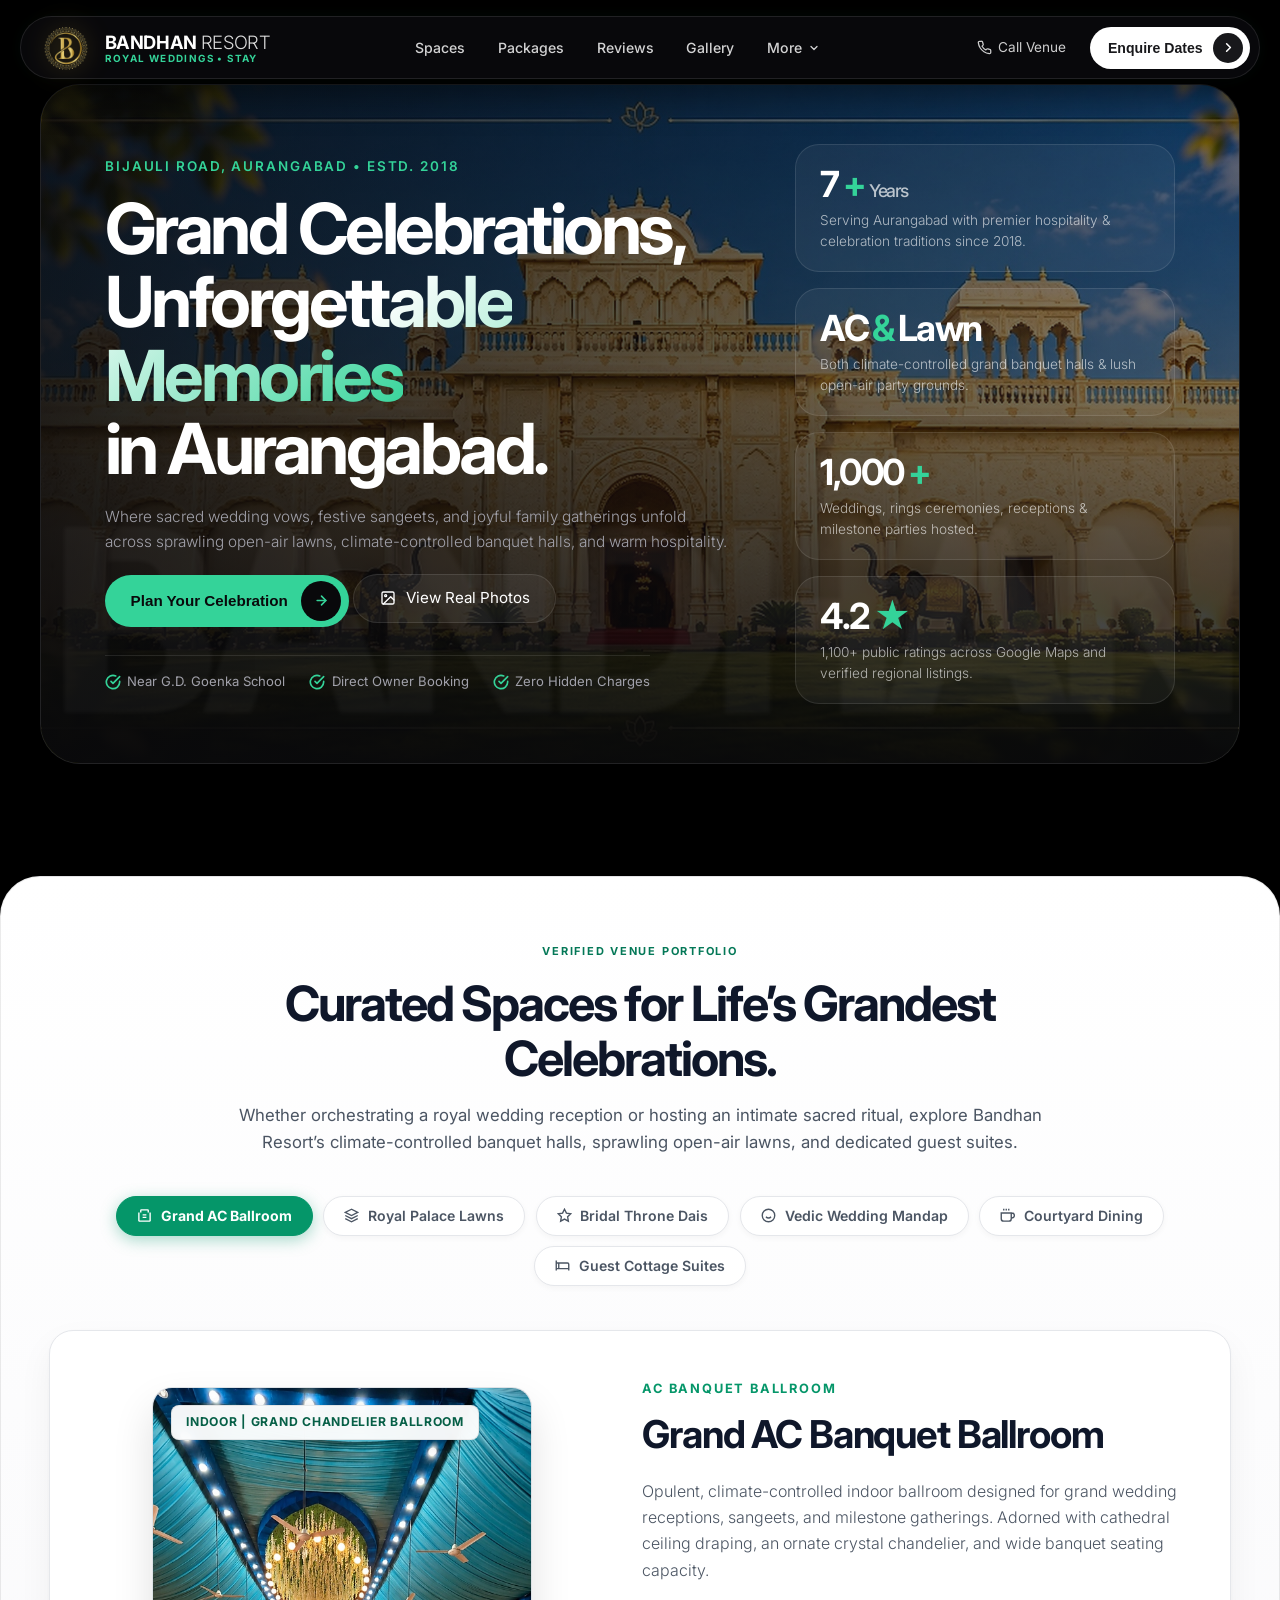
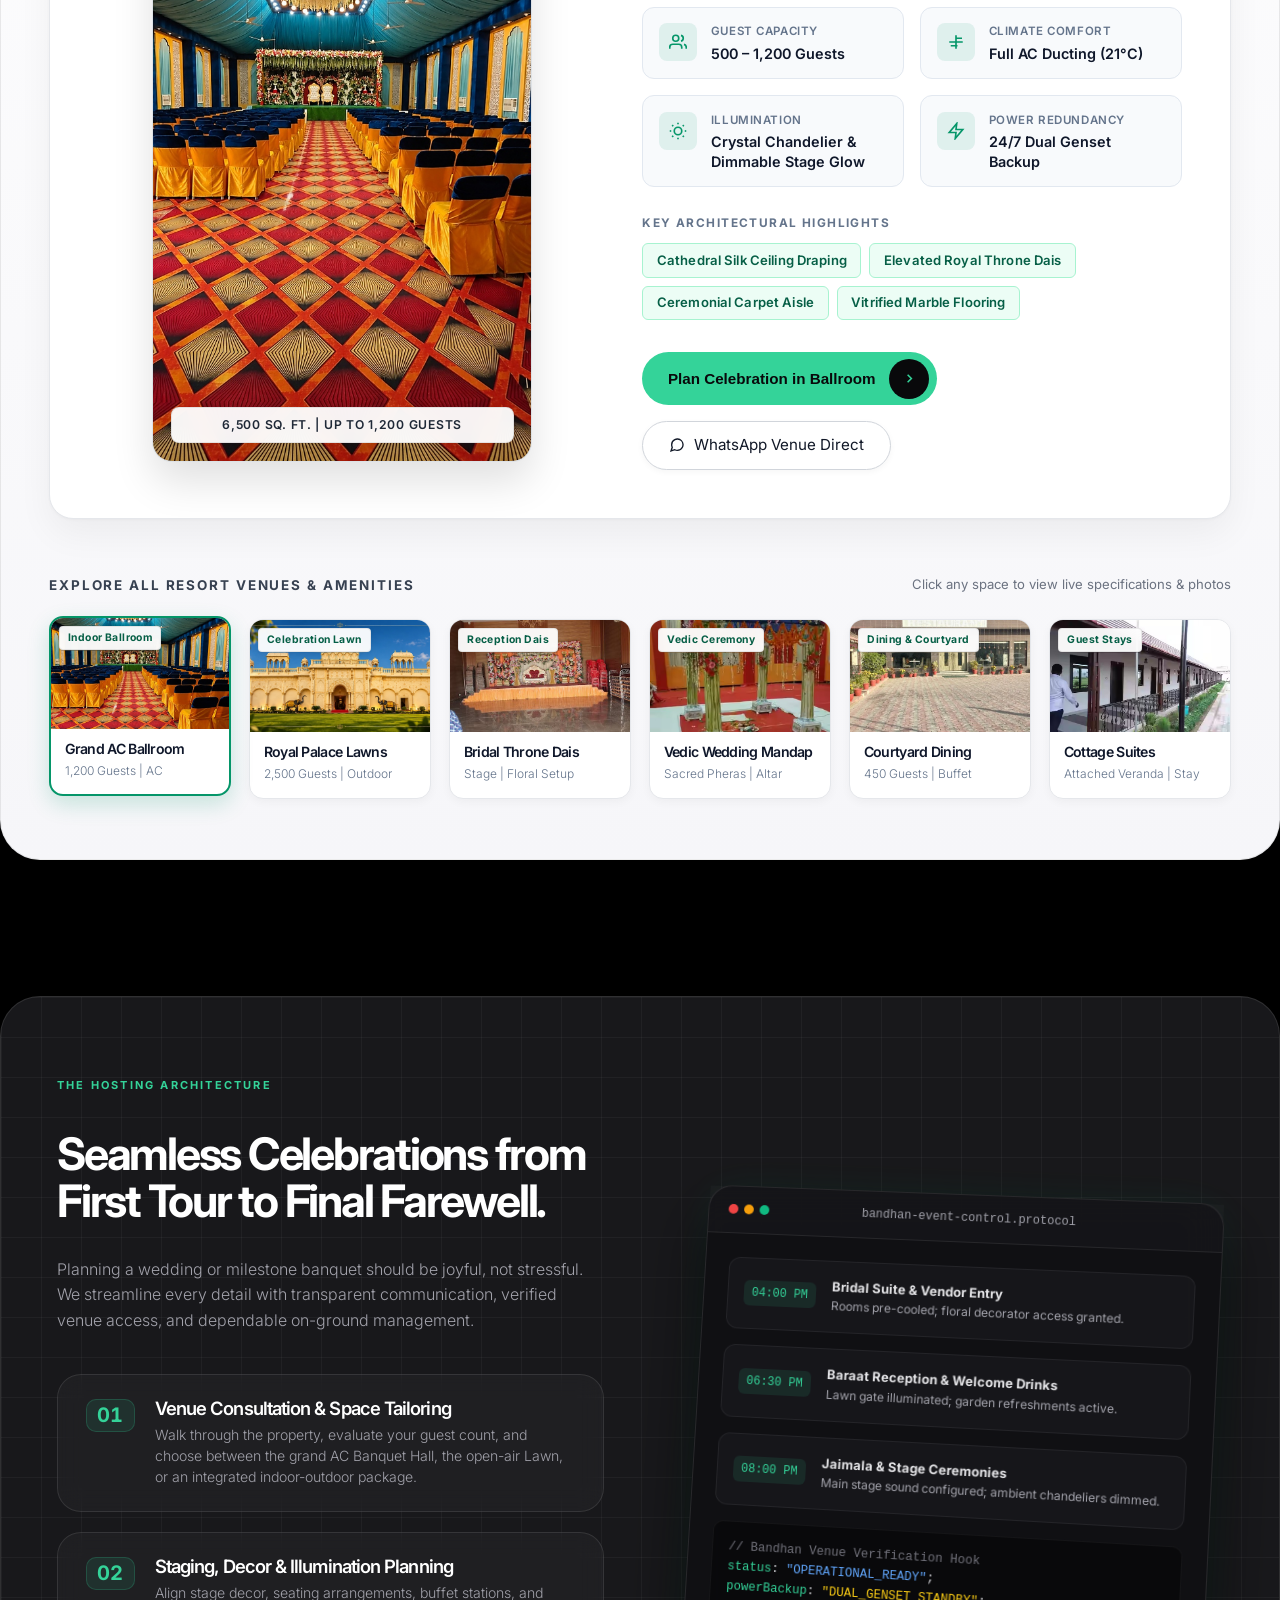
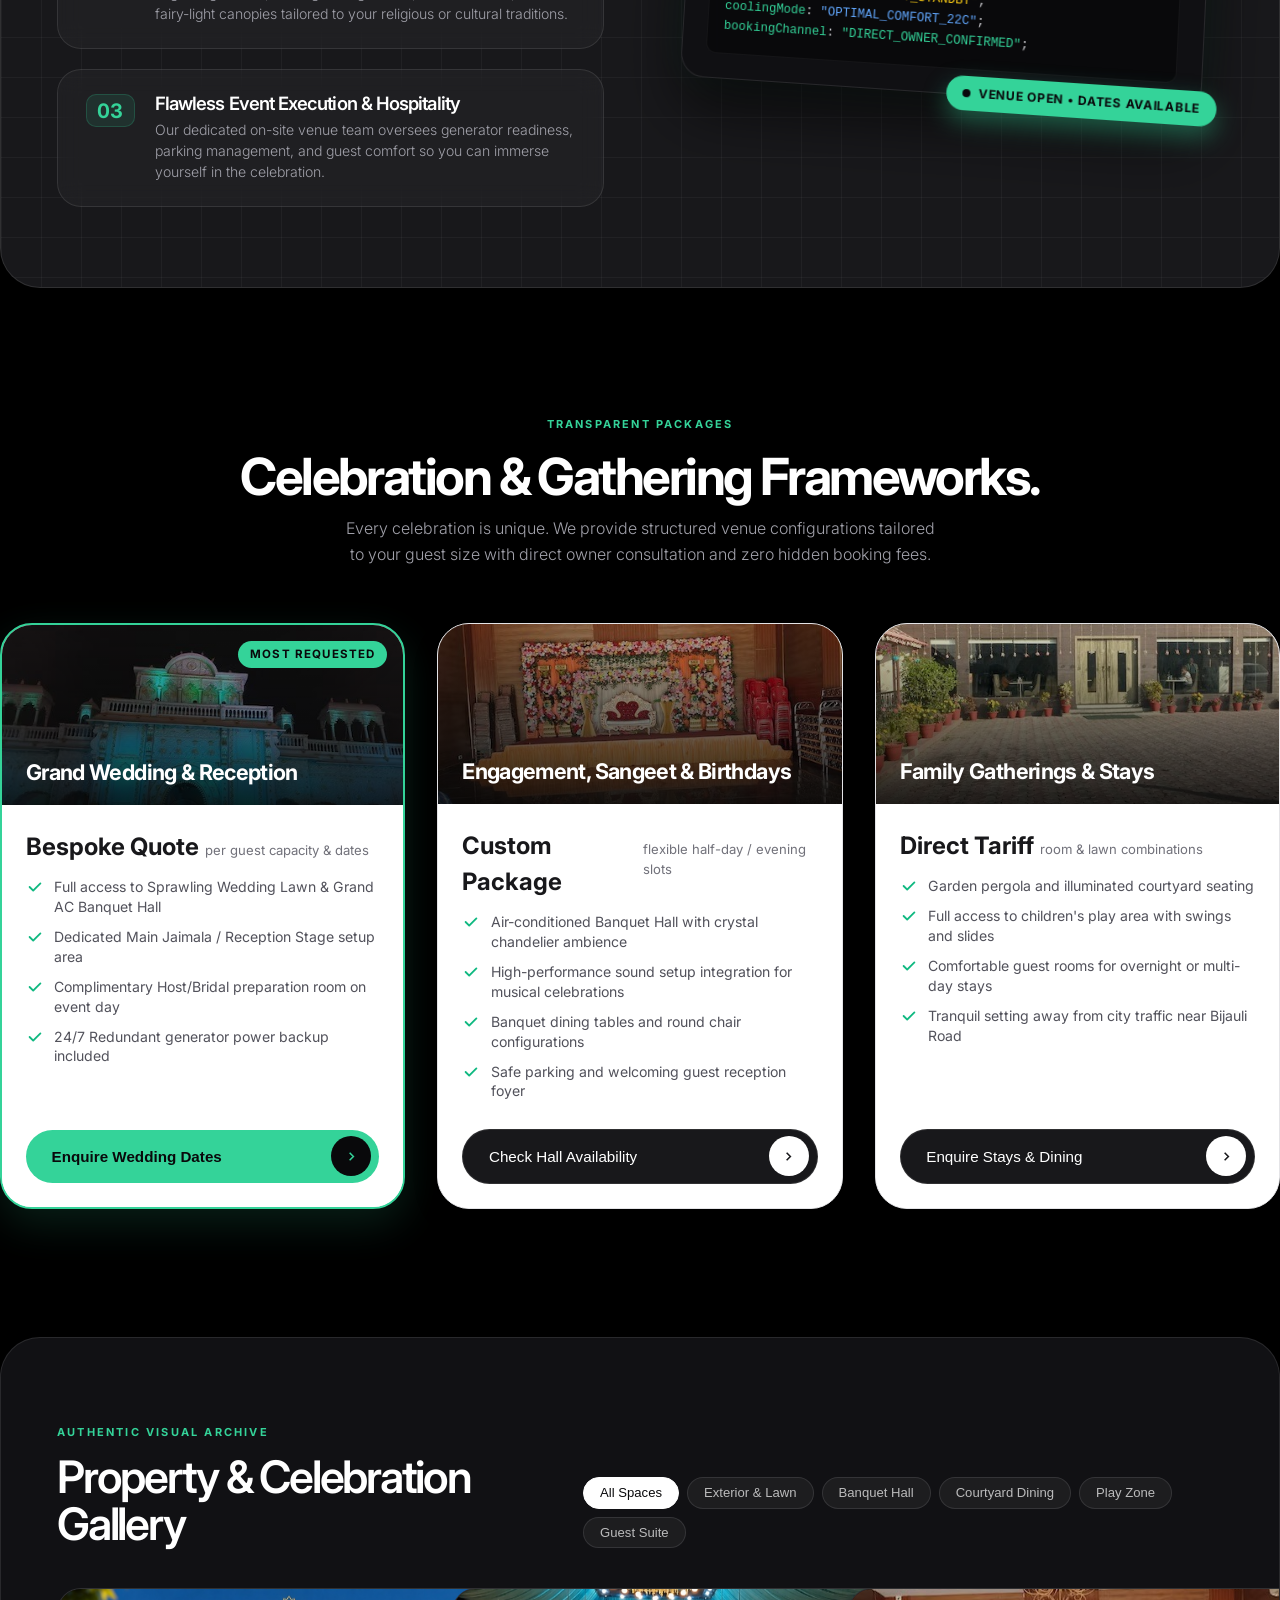
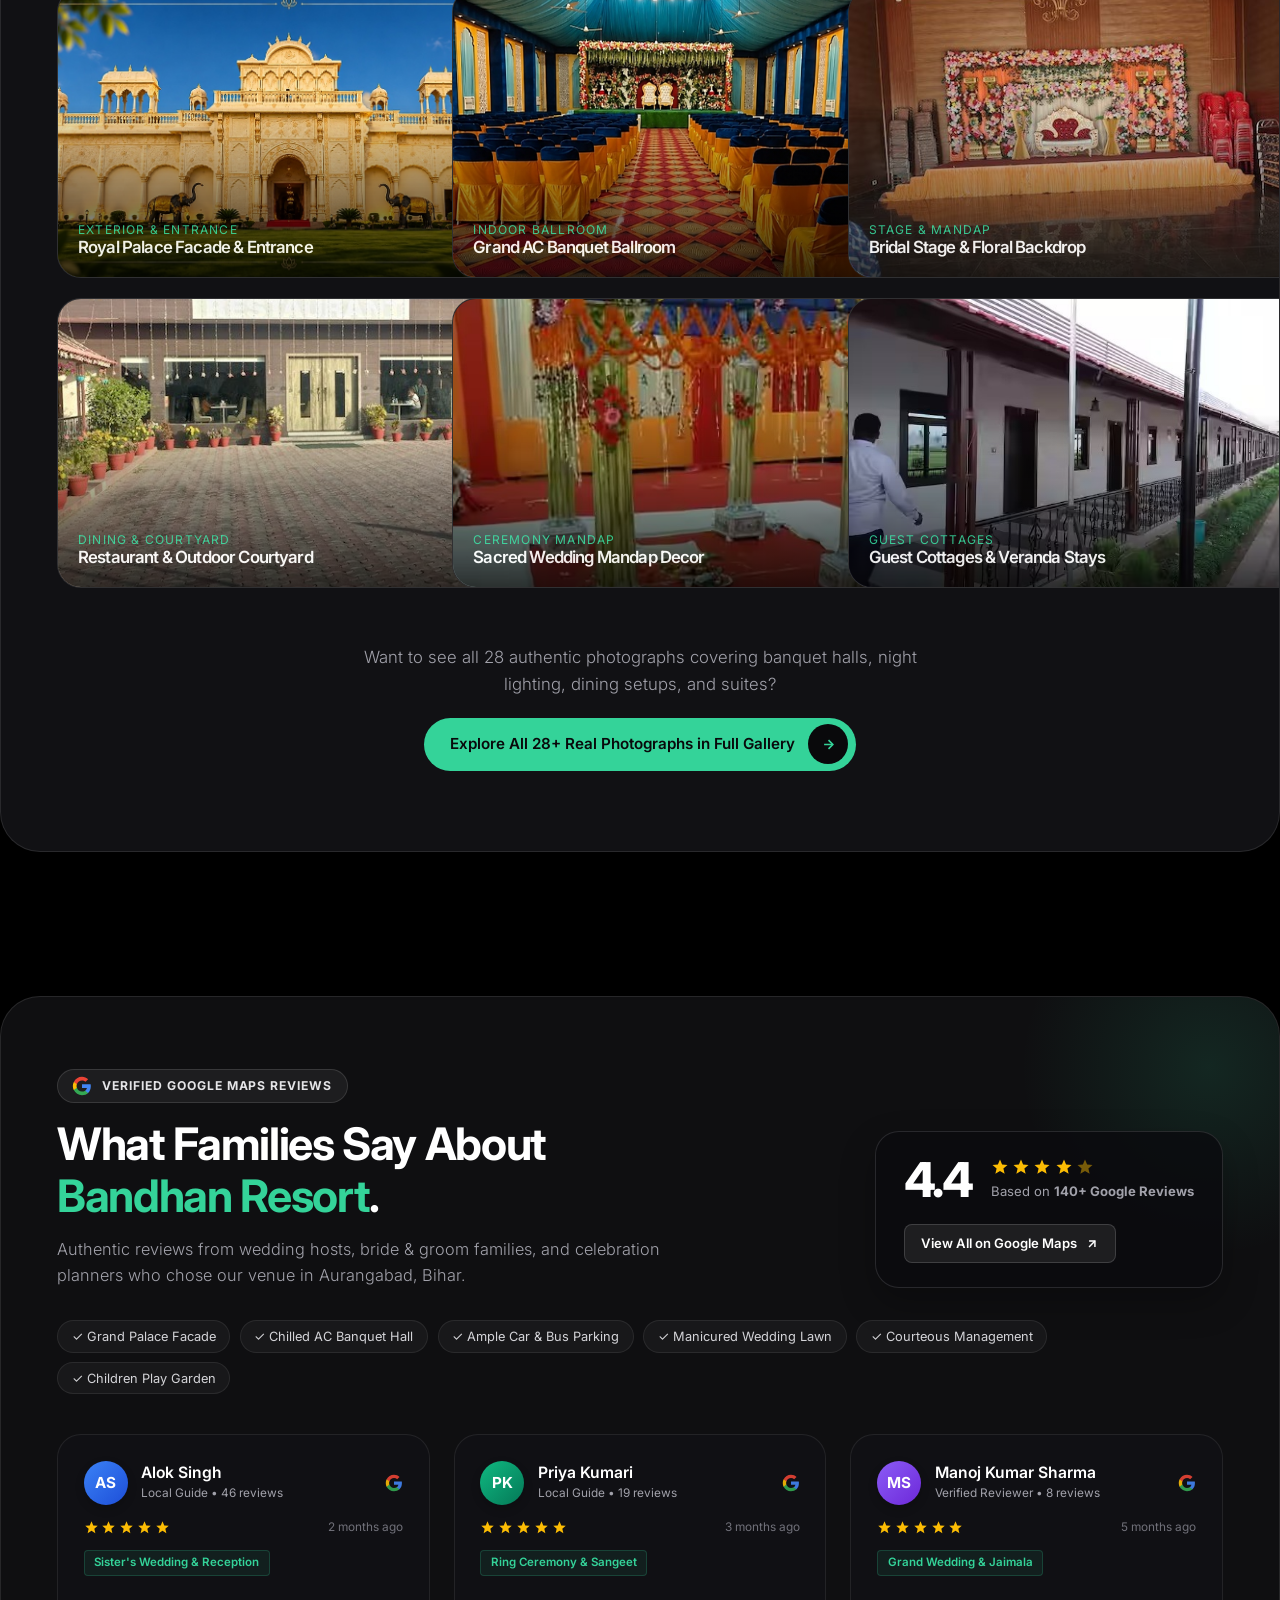
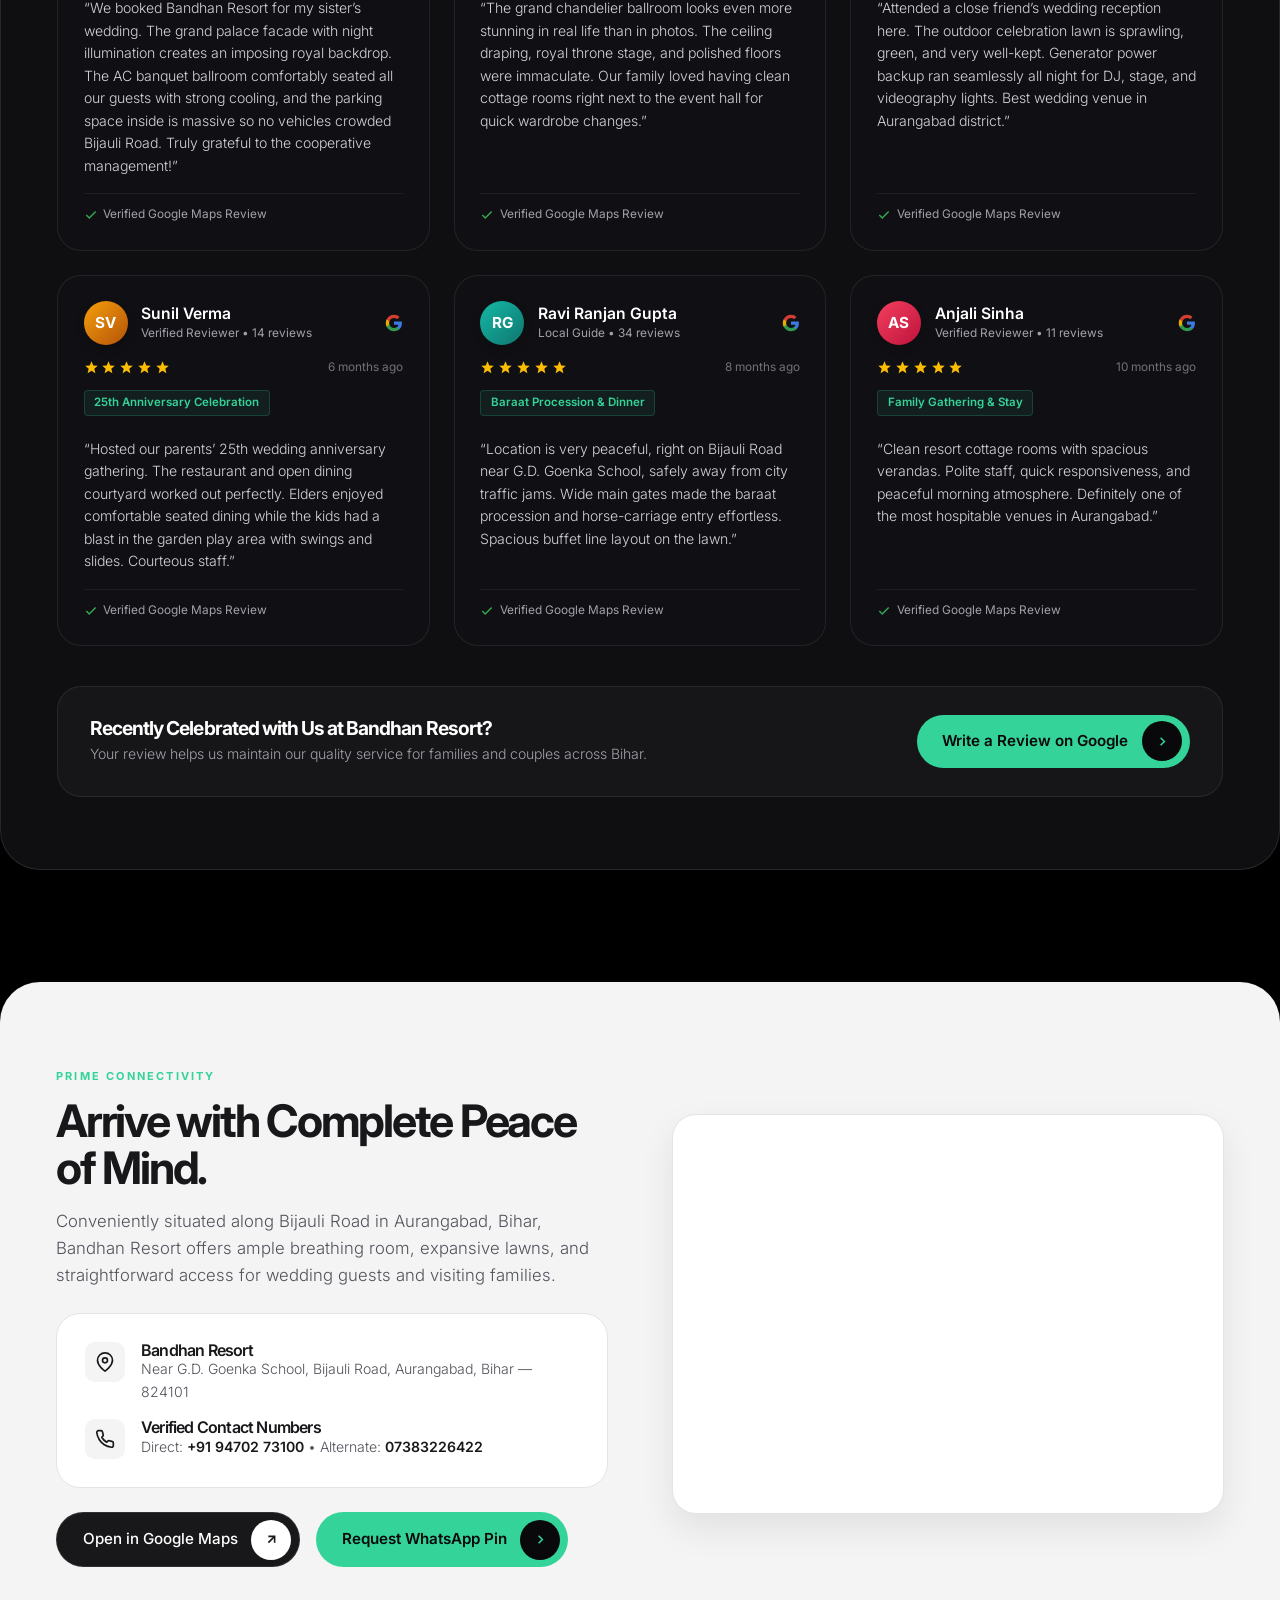
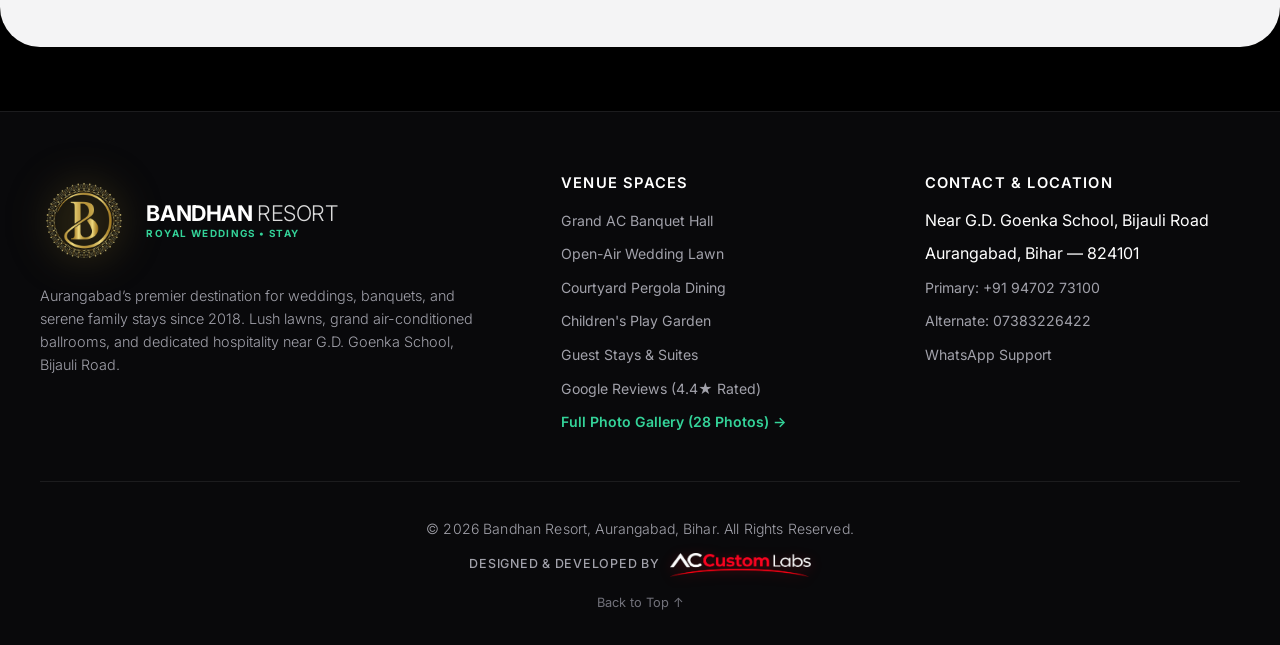
==== commit a3c80f48: "feat: redesign spaces section with elegant light theme and remove dots before texts" ====
--- a/index.html
+++ b/index.html
@@ -297,15 +297,14 @@
             <div class="space-showcase-frame is-portrait" id="spaceShowcaseFrame">
               <img src="assets/images/real/banquet-ballroom-chandelier.jpg" alt="Grand AC Banquet Ballroom with Chandelier at Bandhan Resort" class="space-showcase-img" id="spaceShowcaseImg">
               
-              <!-- Floating Live Badge -->
+              <!-- Floating Live Badge (No dots before text) -->
               <div class="space-showcase-badge" id="spaceShowcaseBadge">
-                <span class="badge-dot"></span>
-                <span id="spaceBadgeText">INDOOR • GRAND CHANDELIER BALLROOM</span>
+                <span id="spaceBadgeText">INDOOR | GRAND CHANDELIER BALLROOM</span>
               </div>
 
               <!-- Floating Dimension / Capacity Stamp -->
               <div class="space-showcase-meta" id="spaceShowcaseMeta">
-                <span id="spaceMetaText">6,500 SQ. FT. &bull; UP TO 1,200 GUESTS</span>
+                <span id="spaceMetaText">6,500 SQ. FT. | UP TO 1,200 GUESTS</span>
               </div>
             </div>
           </div>
@@ -361,14 +360,14 @@
               </div>
             </div>
 
-            <!-- Key Architectural Highlights -->
+            <!-- Key Architectural Highlights (No dots before text) -->
             <div class="space-highlights-wrapper">
               <span class="highlights-heading">KEY ARCHITECTURAL HIGHLIGHTS</span>
               <div class="space-highlights-pills" id="spaceHighlightsPills">
-                <span class="highlight-pill">&bull; Cathedral Silk Ceiling Draping</span>
-                <span class="highlight-pill">&bull; Elevated Royal Throne Dais</span>
-                <span class="highlight-pill">&bull; Ceremonial Carpet Aisle</span>
-                <span class="highlight-pill">&bull; Vitrified Marble Flooring</span>
+                <span class="highlight-pill">Cathedral Silk Ceiling Draping</span>
+                <span class="highlight-pill">Elevated Royal Throne Dais</span>
+                <span class="highlight-pill">Ceremonial Carpet Aisle</span>
+                <span class="highlight-pill">Vitrified Marble Flooring</span>
               </div>
             </div>
 
@@ -407,7 +406,7 @@
               </div>
               <div class="reel-card-content">
                 <h5>Grand AC Ballroom</h5>
-                <p>1,200 Guests &bull; AC</p>
+                <p>1,200 Guests | AC</p>
               </div>
             </div>
 
@@ -419,7 +418,7 @@
               </div>
               <div class="reel-card-content">
                 <h5>Royal Palace Lawns</h5>
-                <p>2,500 Guests &bull; Outdoor</p>
+                <p>2,500 Guests | Outdoor</p>
               </div>
             </div>
 
@@ -431,7 +430,7 @@
               </div>
               <div class="reel-card-content">
                 <h5>Bridal Throne Dais</h5>
-                <p>Stage &bull; Floral Setup</p>
+                <p>Stage | Floral Setup</p>
               </div>
             </div>
 
@@ -443,7 +442,7 @@
               </div>
               <div class="reel-card-content">
                 <h5>Vedic Wedding Mandap</h5>
-                <p>Sacred Pheras &bull; Altar</p>
+                <p>Sacred Pheras | Altar</p>
               </div>
             </div>
 
@@ -455,7 +454,7 @@
               </div>
               <div class="reel-card-content">
                 <h5>Courtyard Dining</h5>
-                <p>450 Guests &bull; Buffet</p>
+                <p>450 Guests | Buffet</p>
               </div>
             </div>
 
@@ -467,7 +466,7 @@
               </div>
               <div class="reel-card-content">
                 <h5>Cottage Suites</h5>
-                <p>Attached Veranda &bull; Stay</p>
+                <p>Attached Veranda | Stay</p>
               </div>
             </div>
 
--- a/styles.css
+++ b/styles.css
@@ -840,8 +840,8 @@
 }
 
 /* ==========================================================================
-   REDESIGNED VENUE SPACES & AMENITIES SECTION
-   Opulent dark-luxury architecture showcasing real resort photography.
+   REDESIGNED VENUE SPACES & AMENITIES SECTION (LIGHT THEMED)
+   Clean, luminous luxury architecture showcasing real resort photography.
    Interactive master showcase + category pills + 6-card photo reel.
    ========================================================================== */
 .spaces-section {
@@ -849,12 +849,13 @@
 }
 
 .spaces-wrapper {
-  background: var(--color-zinc-950);
-  border: var(--glass-border);
+  background: #fbfbfe;
+  background: linear-gradient(180deg, #ffffff 0%, #f6f6f9 100%);
+  border: 1px solid rgba(0, 0, 0, 0.08);
   border-radius: var(--radius-wrapper);
   padding: 3.75rem 3rem;
-  color: var(--color-white);
-  box-shadow: 0 25px 60px rgba(0, 0, 0, 0.5);
+  color: #111827;
+  box-shadow: 0 20px 50px rgba(0, 0, 0, 0.06);
   position: relative;
   overflow: hidden;
 }
@@ -865,18 +866,24 @@
   margin: 0 auto 2.5rem;
 }
 
+.spaces-header-centered .text-label {
+  color: #047857;
+  font-weight: 700;
+  letter-spacing: 0.16em;
+}
+
 .spaces-heading {
   font-size: clamp(2.2rem, 3.8vw, 3.5rem);
   font-weight: 700;
   letter-spacing: -0.04em;
-  line-height: 1.1;
-  color: var(--color-white);
+  line-height: 1.12;
+  color: #0f172a;
   margin-top: 0.75rem;
   margin-bottom: 1rem;
 }
 
 .spaces-description {
-  color: var(--color-zinc-400);
+  color: #4b5563;
   font-size: 1.05rem;
   font-weight: 400;
   line-height: 1.6;
@@ -900,27 +907,29 @@
   border-radius: var(--radius-full);
   font-size: 0.88rem;
   font-weight: 600;
-  color: var(--color-zinc-400);
-  background: rgba(255, 255, 255, 0.05);
-  border: 1px solid rgba(255, 255, 255, 0.1);
+  color: #4b5563;
+  background: #ffffff;
+  border: 1px solid #e5e7eb;
   cursor: pointer;
   transition: all 200ms ease;
   user-select: none;
   font-family: inherit;
+  box-shadow: 0 2px 6px rgba(0, 0, 0, 0.04);
 }
 
 .spaces-tab-btn:hover {
-  color: var(--color-white);
-  background: rgba(255, 255, 255, 0.1);
-  border-color: rgba(255, 255, 255, 0.25);
+  color: #111827;
+  background: #f3f4f6;
+  border-color: #d1d5db;
   transform: translateY(-1px);
+  box-shadow: 0 4px 10px rgba(0, 0, 0, 0.06);
 }
 
 .spaces-tab-btn.is-active {
-  color: #042f1a;
-  background: var(--color-emerald);
-  border-color: var(--color-emerald);
-  box-shadow: 0 0 20px rgba(52, 211, 153, 0.35);
+  color: #ffffff;
+  background: #059669;
+  border-color: #059669;
+  box-shadow: 0 4px 16px rgba(5, 150, 105, 0.35);
   font-weight: 700;
 }
 
@@ -930,14 +939,12 @@
   grid-template-columns: 1fr;
   gap: 2.5rem;
   align-items: center;
-  background: rgba(18, 18, 22, 0.85);
-  border: 1px solid rgba(255, 255, 255, 0.1);
+  background: #ffffff;
+  border: 1px solid #e5e7eb;
   border-radius: var(--radius-card);
   padding: 2.5rem;
   margin-bottom: 3.5rem;
-  backdrop-filter: blur(16px);
-  -webkit-backdrop-filter: blur(16px);
-  box-shadow: 0 20px 45px rgba(0, 0, 0, 0.4);
+  box-shadow: 0 15px 35px rgba(0, 0, 0, 0.05), 0 1px 3px rgba(0, 0, 0, 0.03);
 }
 
 @media (min-width: 1024px) {
@@ -960,9 +967,9 @@
   position: relative;
   border-radius: 1.25rem;
   overflow: hidden;
-  background: #000000;
-  box-shadow: 0 20px 45px rgba(0, 0, 0, 0.7);
-  border: 1px solid rgba(255, 255, 255, 0.15);
+  background: #f1f5f9;
+  box-shadow: 0 20px 40px rgba(0, 0, 0, 0.12);
+  border: 1px solid rgba(0, 0, 0, 0.08);
   width: 100%;
   transition: aspect-ratio 300ms ease, max-width 300ms cubic-bezier(0.16, 1, 0.3, 1);
 }
@@ -998,36 +1005,20 @@
   position: absolute;
   top: 1.1rem;
   left: 1.1rem;
-  background: rgba(10, 10, 14, 0.9);
-  backdrop-filter: blur(12px);
-  -webkit-backdrop-filter: blur(12px);
-  border: 1px solid rgba(255, 255, 255, 0.18);
-  color: #ffffff;
-  padding: 0.4rem 0.85rem;
+  background: rgba(255, 255, 255, 0.95);
+  backdrop-filter: blur(10px);
+  -webkit-backdrop-filter: blur(10px);
+  border: 1px solid rgba(0, 0, 0, 0.08);
+  color: #065f46;
+  padding: 0.45rem 0.9rem;
   border-radius: 8px;
-  font-size: 0.75rem;
+  font-size: 0.76rem;
   font-weight: 700;
   letter-spacing: 0.06em;
   display: inline-flex;
   align-items: center;
-  gap: 0.45rem;
   z-index: 2;
-  box-shadow: 0 4px 15px rgba(0, 0, 0, 0.6);
-}
-
-.badge-dot {
-  width: 7px;
-  height: 7px;
-  border-radius: 50%;
-  background: var(--color-emerald);
-  box-shadow: 0 0 8px var(--color-emerald);
-  display: inline-block;
-  animation: pulse-dot 2s infinite ease-in-out;
-}
-
-@keyframes pulse-dot {
-  0%, 100% { opacity: 1; transform: scale(1); }
-  50% { opacity: 0.5; transform: scale(0.85); }
+  box-shadow: 0 4px 15px rgba(0, 0, 0, 0.1);
 }
 
 .space-showcase-meta {
@@ -1035,18 +1026,19 @@
   bottom: 1.1rem;
   left: 1.1rem;
   right: 1.1rem;
-  background: rgba(10, 10, 14, 0.9);
-  backdrop-filter: blur(12px);
-  -webkit-backdrop-filter: blur(12px);
-  border: 1px solid rgba(255, 255, 255, 0.14);
-  color: rgba(255, 255, 255, 0.95);
-  padding: 0.45rem 0.85rem;
+  background: rgba(255, 255, 255, 0.95);
+  backdrop-filter: blur(10px);
+  -webkit-backdrop-filter: blur(10px);
+  border: 1px solid rgba(0, 0, 0, 0.08);
+  color: #1f2937;
+  padding: 0.5rem 0.9rem;
   border-radius: 8px;
-  font-size: 0.74rem;
+  font-size: 0.76rem;
   font-weight: 600;
   letter-spacing: 0.06em;
   text-align: center;
   z-index: 2;
+  box-shadow: 0 4px 15px rgba(0, 0, 0, 0.1);
 }
 
 /* Right: Architectural Specifications & Highlights Pillar */
@@ -1057,26 +1049,26 @@
 }
 
 .space-category-tag {
-  font-size: 0.78rem;
+  font-size: 0.8rem;
   font-weight: 700;
-  letter-spacing: 0.15em;
-  color: var(--color-emerald);
+  letter-spacing: 0.14em;
+  color: #059669;
   text-transform: uppercase;
 }
 
 .space-title {
   font-size: clamp(1.8rem, 3vw, 2.6rem);
   font-weight: 700;
-  color: #ffffff;
+  color: #0f172a;
   letter-spacing: -0.03em;
-  line-height: 1.15;
+  line-height: 1.18;
   margin: -0.35rem 0 0;
 }
 
 .space-description {
-  font-size: 0.98rem;
-  color: var(--color-zinc-300);
-  line-height: 1.6;
+  font-size: 1rem;
+  color: #4b5563;
+  line-height: 1.65;
   margin: 0;
 }
 
@@ -1093,17 +1085,17 @@
   align-items: flex-start;
   gap: 0.85rem;
   padding: 0.95rem 1rem;
-  background: rgba(0, 0, 0, 0.45);
-  border: 1px solid rgba(255, 255, 255, 0.08);
+  background: #f8fafc;
+  border: 1px solid #e2e8f0;
   border-radius: 12px;
 }
 
 .spec-icon {
-  width: 36px;
-  height: 36px;
+  width: 38px;
+  height: 38px;
   border-radius: 8px;
-  background: rgba(52, 211, 153, 0.12);
-  color: var(--color-emerald);
+  background: rgba(5, 150, 105, 0.1);
+  color: #059669;
   display: flex;
   align-items: center;
   justify-content: center;
@@ -1118,16 +1110,17 @@
 
 .spec-label {
   font-size: 0.72rem;
-  color: var(--color-zinc-400);
+  color: #64748b;
   text-transform: uppercase;
   letter-spacing: 0.05em;
+  font-weight: 600;
 }
 
 .spec-value {
-  font-size: 0.88rem;
-  color: #ffffff;
+  font-size: 0.9rem;
+  color: #0f172a;
   font-weight: 600;
-  line-height: 1.3;
+  line-height: 1.35;
 }
 
 /* Architectural Highlights */
@@ -1136,10 +1129,10 @@
 }
 
 .highlights-heading {
-  font-size: 0.72rem;
+  font-size: 0.74rem;
   font-weight: 700;
   letter-spacing: 0.12em;
-  color: var(--color-zinc-400);
+  color: #64748b;
   text-transform: uppercase;
   display: block;
   margin-bottom: 0.65rem;
@@ -1152,13 +1145,14 @@
 }
 
 .highlight-pill {
-  font-size: 0.8rem;
-  font-weight: 500;
-  color: rgba(255, 255, 255, 0.88);
-  background: rgba(255, 255, 255, 0.06);
-  border: 1px solid rgba(255, 255, 255, 0.1);
-  padding: 0.35rem 0.75rem;
+  font-size: 0.82rem;
+  font-weight: 600;
+  color: #065f46;
+  background: #ecfdf5;
+  border: 1px solid #a7f3d0;
+  padding: 0.4rem 0.85rem;
   border-radius: 6px;
+  letter-spacing: 0.01em;
 }
 
 /* Actions Bar */
@@ -1168,6 +1162,19 @@
   gap: 1rem;
   align-items: center;
   margin-top: 0.75rem;
+}
+
+.space-actions-bar .btn-glass {
+  background: #ffffff;
+  color: #111827;
+  border: 1px solid #d1d5db;
+  box-shadow: 0 2px 6px rgba(0, 0, 0, 0.04);
+}
+
+.space-actions-bar .btn-glass:hover {
+  background: #f9fafb;
+  border-color: #059669;
+  color: #059669;
 }
 
 /* Bottom Venue Reel Section */
@@ -1188,14 +1195,14 @@
   font-size: 0.84rem;
   font-weight: 700;
   letter-spacing: 0.14em;
-  color: var(--color-zinc-400);
+  color: #374151;
   text-transform: uppercase;
   margin: 0;
 }
 
 .spaces-reel-header span {
-  font-size: 0.8rem;
-  color: var(--color-zinc-500);
+  font-size: 0.82rem;
+  color: #6b7280;
 }
 
 .spaces-reel-grid {
@@ -1217,8 +1224,8 @@
 }
 
 .space-reel-card {
-  background: rgba(18, 18, 22, 0.85);
-  border: 1px solid rgba(255, 255, 255, 0.1);
+  background: #ffffff;
+  border: 1px solid #e5e7eb;
   border-radius: 14px;
   overflow: hidden;
   cursor: pointer;
@@ -1226,18 +1233,19 @@
   display: flex;
   flex-direction: column;
   user-select: none;
+  box-shadow: 0 3px 10px rgba(0, 0, 0, 0.04);
 }
 
 .space-reel-card:hover {
   transform: translateY(-4px);
-  border-color: rgba(52, 211, 153, 0.4);
-  box-shadow: 0 10px 25px rgba(0, 0, 0, 0.6);
+  border-color: #059669;
+  box-shadow: 0 10px 25px rgba(0, 0, 0, 0.08);
 }
 
 .space-reel-card.is-active {
-  border: 2px solid var(--color-emerald);
-  background: rgba(24, 24, 30, 0.95);
-  box-shadow: 0 10px 25px rgba(52, 211, 153, 0.25);
+  border: 2px solid #059669;
+  background: #ffffff;
+  box-shadow: 0 8px 22px rgba(5, 150, 105, 0.2);
   transform: translateY(-3px);
 }
 
@@ -1265,28 +1273,29 @@
   position: absolute;
   top: 0.5rem;
   left: 0.5rem;
-  background: rgba(0, 0, 0, 0.75);
+  background: rgba(255, 255, 255, 0.95);
   backdrop-filter: blur(8px);
-  color: var(--color-emerald);
+  color: #065f46;
   font-size: 0.65rem;
   font-weight: 700;
-  padding: 0.2rem 0.45rem;
+  padding: 0.22rem 0.5rem;
   border-radius: 4px;
-  border: 1px solid rgba(255, 255, 255, 0.1);
+  border: 1px solid rgba(0, 0, 0, 0.08);
   letter-spacing: 0.04em;
+  box-shadow: 0 2px 6px rgba(0, 0, 0, 0.08);
 }
 
 .reel-card-content {
   padding: 0.85rem;
   display: flex;
   flex-direction: column;
-  gap: 0.2rem;
+  gap: 0.25rem;
 }
 
 .reel-card-content h5 {
   font-size: 0.88rem;
   font-weight: 600;
-  color: #ffffff;
+  color: #0f172a;
   margin: 0;
   white-space: nowrap;
   overflow: hidden;
@@ -1294,8 +1303,8 @@
 }
 
 .reel-card-content p {
-  font-size: 0.74rem;
-  color: var(--color-zinc-400);
+  font-size: 0.75rem;
+  color: #64748b;
   margin: 0;
 }
 
